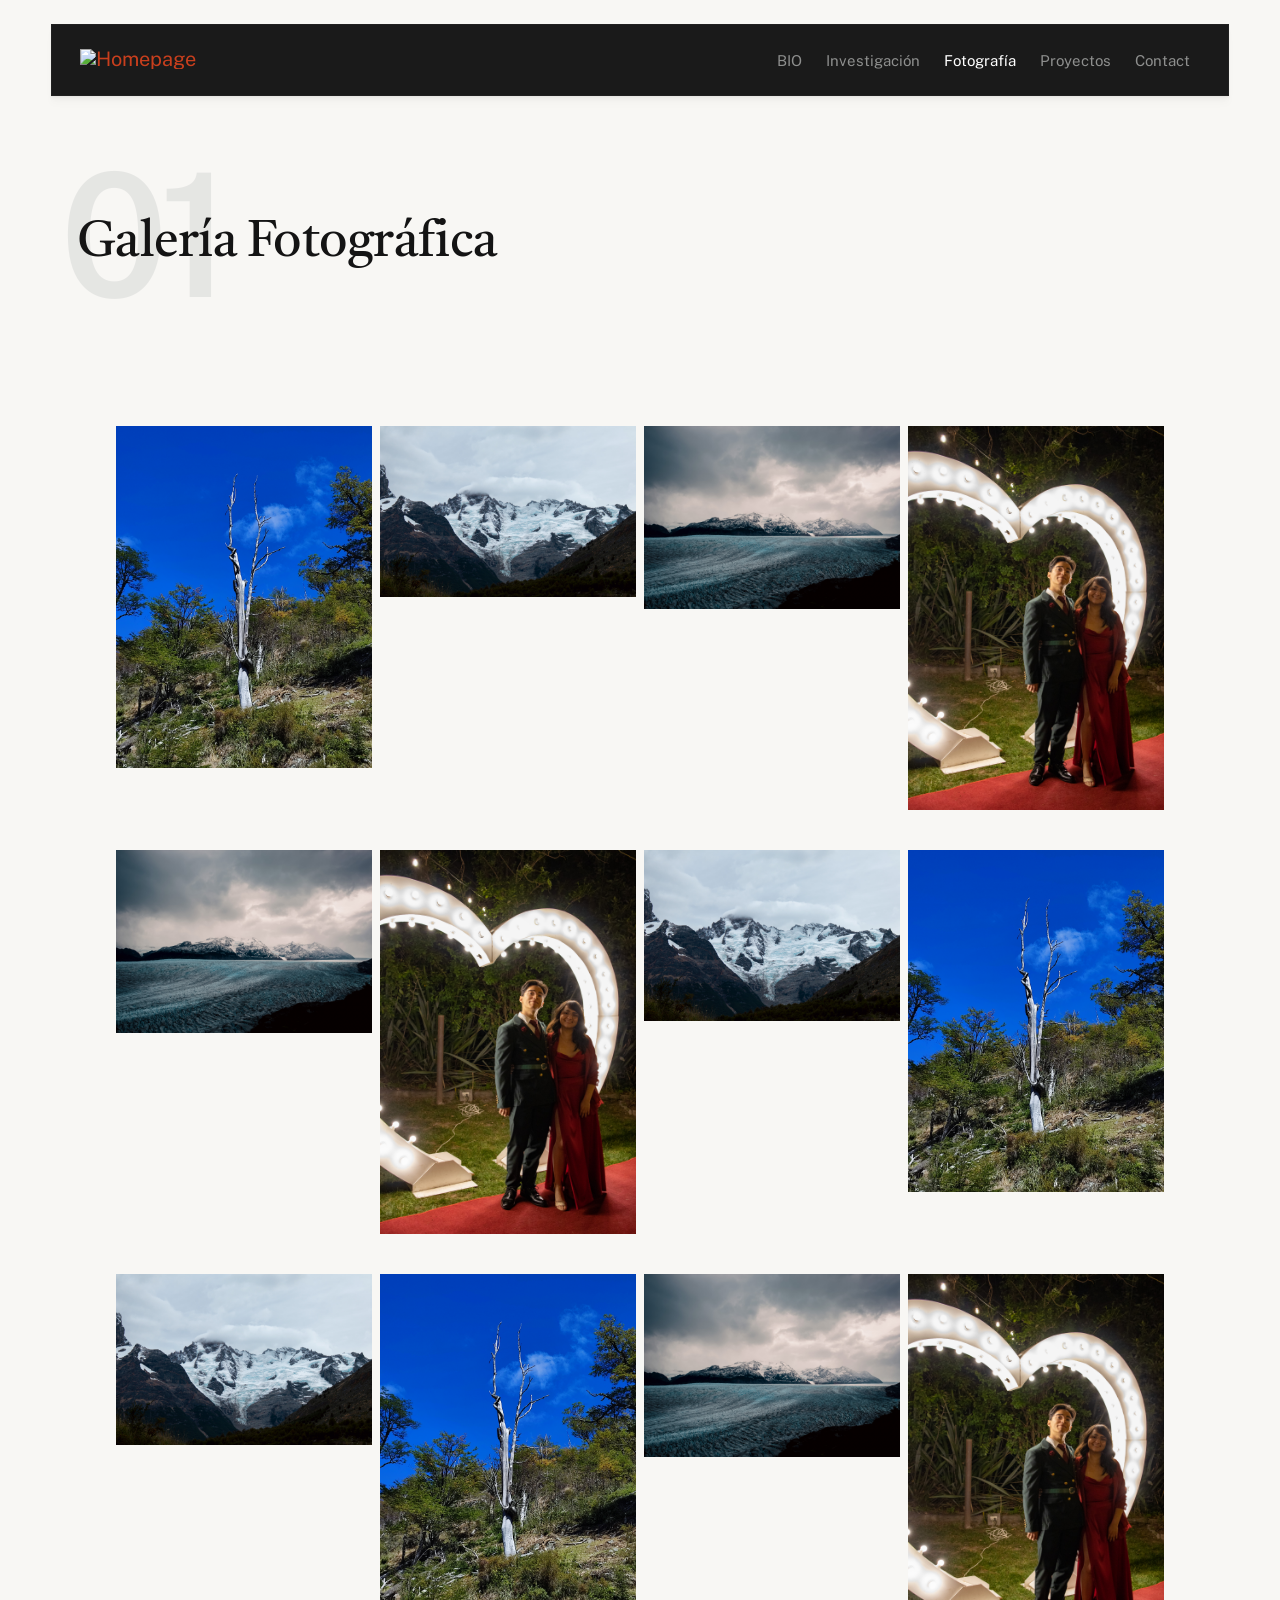
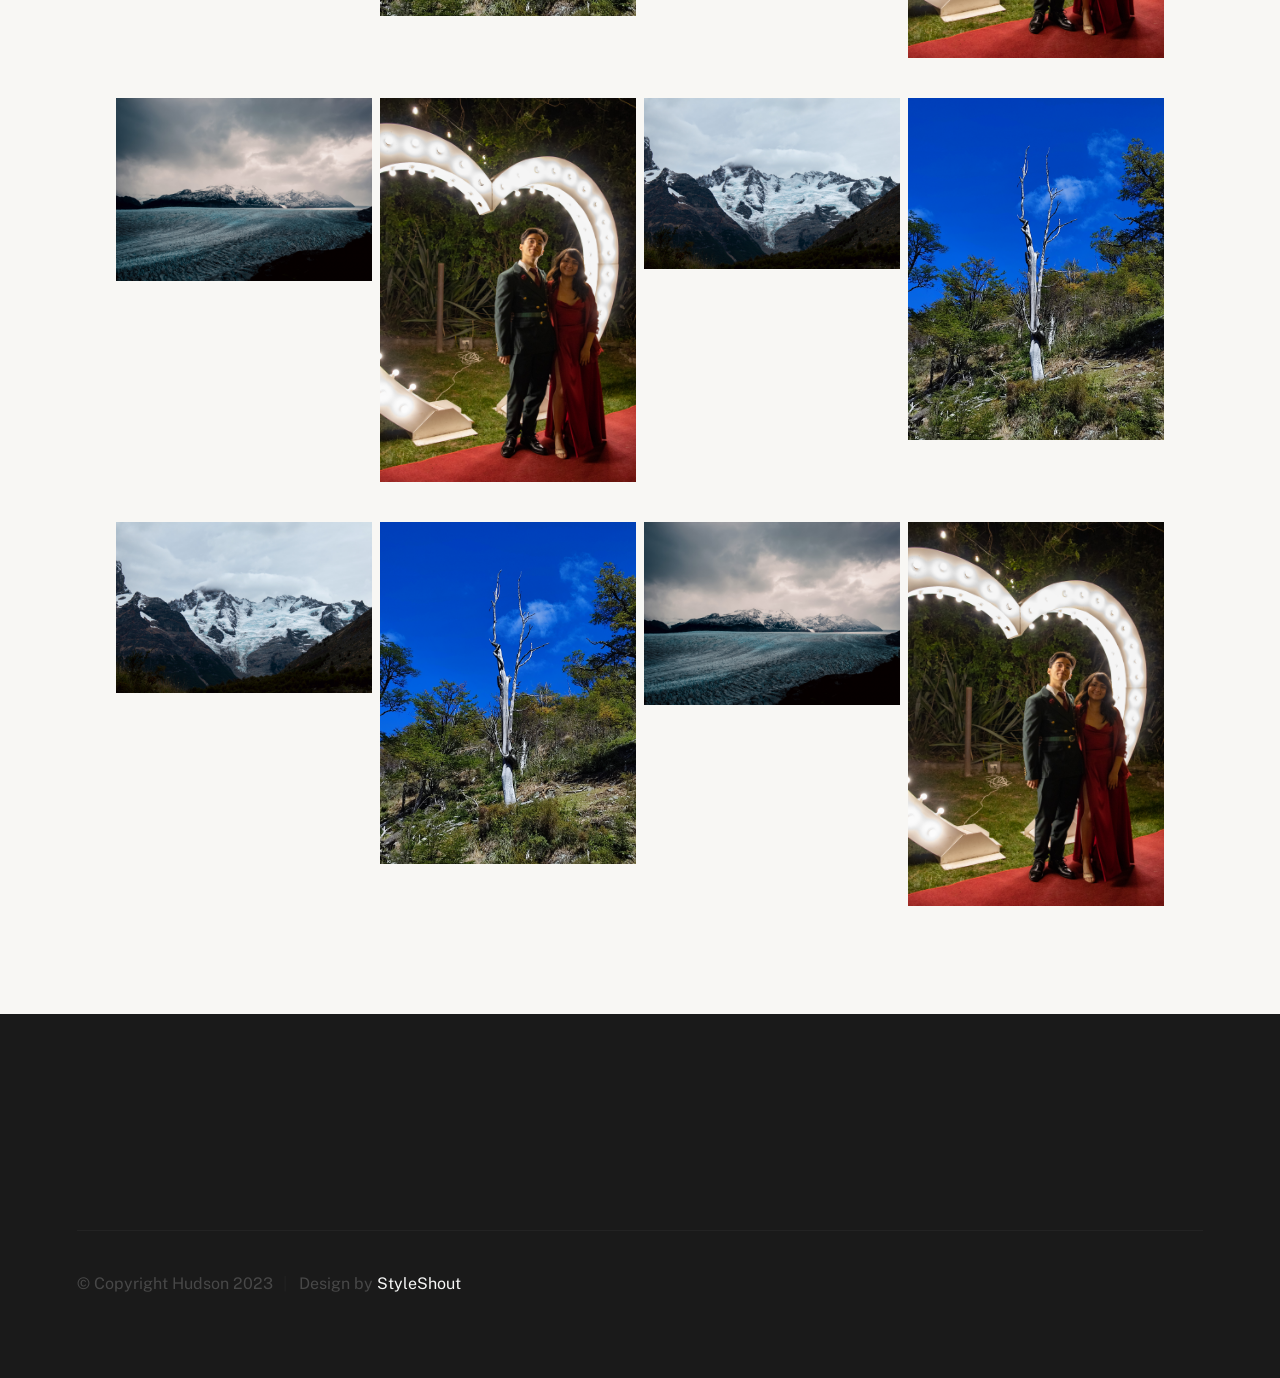
==== photo.html @ 0f812733 "Upload CCidLara personal webpage" ====
<!DOCTYPE html>
<html lang="es" class="no-js">
<head>
    <meta charset="utf-8">
    <meta name="viewport" content="width=device-width, initial-scale=1">
    <title>Galería Fotográfica</title>
    <link rel="stylesheet" href="css/vendor.css">
    <link rel="stylesheet" href="css/styles.css">
    <!-- GLightbox CSS for image zoom -->
    <link rel="stylesheet" href="https://cdn.jsdelivr.net/npm/glightbox/dist/css/glightbox.min.css">
    <style>
        body {
            background: #f8f7f4; /* Soft paper white */
        }
        .photo-masonry {
            margin: 40px auto;
            max-width: 1600px;
            display: flex;
            flex-wrap: wrap;
            justify-content: center;
            background: transparent;
            padding: 0;
        }
        .photo-masonry-item {
            width: 16.6666%;
            margin: 4px;
            background: none;
            border-radius: 0;
            overflow: hidden;
            box-shadow: none;
            transition: transform 0.4s cubic-bezier(.4,0,.2,1);
            display: flex;
        }
        .photo-masonry-item img {
            width: 100%;
            height: auto;
            display: block;
            object-fit: cover;
            transition: transform 0.2s;
            border: none;
            box-shadow: none;
            background: #f8f7f4;
        }
        .photo-masonry-item img:hover {
            transform: scale(1.03);
        }
        @media (max-width: 1400px) {
            .photo-masonry-item { width: 20%; }
        }
        @media (max-width: 1200px) {
            .photo-masonry-item { width: 25%; }
        }
        @media (max-width: 900px) {
            .photo-masonry-item { width: 33.3333%; }
        }
        @media (max-width: 700px) {
            .photo-masonry-item { width: 50%; }
        }
        @media (max-width: 500px) {
            .photo-masonry-item { width: 100%; }
        }
    </style>
</head>
<body id="top">

    <div id="page" class="s-pagewrap" style="background:transparent;">

        <!-- # site header -->
        <header class="s-header">
            <div class="row s-header__inner">
                <div class="s-header__block">
                    <div class="s-header__logo">
                        <a class="logo" href="index.html">
                            <img src="images/logo.svg" alt="Homepage">
                        </a>
                    </div>
                    <a class="s-header__menu-toggle" href="#0"><span>Menu</span></a>
                </div>
                <nav class="s-header__nav">
                    <ul class="s-header__menu-links">
                        <li><a href="index.html#intro">BIO</a></li>
                        <li><a href="index.html#about">Investigación</a></li>
                        <li class="current"><a href="photo.html">Fotografía</a></li>
                        <li><a href="index.html#works">Proyectos</a></li>
                        <li><a href="index.html#footer">Contact</a></li>
                    </ul>
                </nav>
            </div>
        </header>

        <!-- # photo gallery -->
        <section id="photo-gallery" class="s-works target-section">
            <div class="row">
                <div class="column xl-12">
                    <div class="section-header" data-num="01">
                        <h2 class="text-display-title">Galería Fotográfica</h2>
                    </div>
                </div>
            </div>
            <div class="photo-masonry">
                <!-- Dummy images, scrambled order for testing -->
                <div class="photo-masonry-item">
                    <a href="images/folio/vertical2-large.jpg" class="glightbox" data-gallery="gallery1">
                        <img src="images/folio/vertical2.jpg" alt="Foto vertical 2">
                    </a>
                </div>
                <div class="photo-masonry-item">
                    <a href="images/folio/horizontal1-large.jpg" class="glightbox" data-gallery="gallery1">
                        <img src="images/folio/horizontal1.jpg" alt="Foto horizontal 1">
                    </a>
                </div>
                <div class="photo-masonry-item">
                    <a href="images/folio/horizontal2-large.jpg" class="glightbox" data-gallery="gallery1">
                        <img src="images/folio/horizontal2.jpg" alt="Foto horizontal 2">
                    </a>
                </div>
                <div class="photo-masonry-item">
                    <a href="images/folio/vertical1-large.jpg" class="glightbox" data-gallery="gallery1">
                        <img src="images/folio/vertical1.jpg" alt="Foto vertical 1">
                    </a>
                </div>
                <div class="photo-masonry-item">
                    <a href="images/folio/horizontal2-large.jpg" class="glightbox" data-gallery="gallery1">
                        <img src="images/folio/horizontal2.jpg" alt="Foto horizontal 2">
                    </a>
                </div>
                <div class="photo-masonry-item">
                    <a href="images/folio/vertical1-large.jpg" class="glightbox" data-gallery="gallery1">
                        <img src="images/folio/vertical1.jpg" alt="Foto vertical 1">
                    </a>
                </div>
                <div class="photo-masonry-item">
                    <a href="images/folio/horizontal1-large.jpg" class="glightbox" data-gallery="gallery1">
                        <img src="images/folio/horizontal1.jpg" alt="Foto horizontal 1">
                    </a>
                </div>
                <div class="photo-masonry-item">
                    <a href="images/folio/vertical2-large.jpg" class="glightbox" data-gallery="gallery1">
                        <img src="images/folio/vertical2.jpg" alt="Foto vertical 2">
                    </a>
                </div>
                <div class="photo-masonry-item">
                    <a href="images/folio/horizontal1-large.jpg" class="glightbox" data-gallery="gallery1">
                        <img src="images/folio/horizontal1.jpg" alt="Foto horizontal 1">
                    </a>
                </div>
                <div class="photo-masonry-item">
                    <a href="images/folio/vertical2-large.jpg" class="glightbox" data-gallery="gallery1">
                        <img src="images/folio/vertical2.jpg" alt="Foto vertical 2">
                    </a>
                </div>
                <div class="photo-masonry-item">
                    <a href="images/folio/horizontal2-large.jpg" class="glightbox" data-gallery="gallery1">
                        <img src="images/folio/horizontal2.jpg" alt="Foto horizontal 2">
                    </a>
                </div>
                <div class="photo-masonry-item">
                    <a href="images/folio/vertical1-large.jpg" class="glightbox" data-gallery="gallery1">
                        <img src="images/folio/vertical1.jpg" alt="Foto vertical 1">
                    </a>
                </div>
                <div class="photo-masonry-item">
                    <a href="images/folio/horizontal2-large.jpg" class="glightbox" data-gallery="gallery1">
                        <img src="images/folio/horizontal2.jpg" alt="Foto horizontal 2">
                    </a>
                </div>
                <div class="photo-masonry-item">
                    <a href="images/folio/vertical1-large.jpg" class="glightbox" data-gallery="gallery1">
                        <img src="images/folio/vertical1.jpg" alt="Foto vertical 1">
                    </a>
                </div>
                <div class="photo-masonry-item">
                    <a href="images/folio/horizontal1-large.jpg" class="glightbox" data-gallery="gallery1">
                        <img src="images/folio/horizontal1.jpg" alt="Foto horizontal 1">
                    </a>
                </div>
                <div class="photo-masonry-item">
                    <a href="images/folio/vertical2-large.jpg" class="glightbox" data-gallery="gallery1">
                        <img src="images/folio/vertical2.jpg" alt="Foto vertical 2">
                    </a>
                </div>
                <div class="photo-masonry-item">
                    <a href="images/folio/horizontal1-large.jpg" class="glightbox" data-gallery="gallery1">
                        <img src="images/folio/horizontal1.jpg" alt="Foto horizontal 1">
                    </a>
                </div>
                <div class="photo-masonry-item">
                    <a href="images/folio/vertical2-large.jpg" class="glightbox" data-gallery="gallery1">
                        <img src="images/folio/vertical2.jpg" alt="Foto vertical 2">
                    </a>
                </div>
                <div class="photo-masonry-item">
                    <a href="images/folio/horizontal2-large.jpg" class="glightbox" data-gallery="gallery1">
                        <img src="images/folio/horizontal2.jpg" alt="Foto horizontal 2">
                    </a>
                </div>
                <div class="photo-masonry-item">
                    <a href="images/folio/vertical1-large.jpg" class="glightbox" data-gallery="gallery1">
                        <img src="images/folio/vertical1.jpg" alt="Foto vertical 1">
                    </a>
                </div>
            </div>
        </section>

        <footer id="footer" class="s-footer target-section">
            <div class="row s-footer__bottom">
                <div class="column xl-12">
                    <p class="ss-copyright">
                        <span>© Copyright Hudson 2023</span>
                        <span>Design by <a href="https://styleshout.com/">StyleShout</a></span>
                    </p>
                </div>
            </div>
        </footer>

    </div>

    <script src="js/plugins.js"></script>
    <script src="js/main.js"></script>
    <script src="https://unpkg.com/imagesloaded@5/imagesloaded.pkgd.min.js"></script>
    <script src="https://unpkg.com/masonry-layout@4/dist/masonry.pkgd.min.js"></script>
    <!-- GLightbox JS for image zoom -->
    <script src="https://cdn.jsdelivr.net/npm/glightbox/dist/js/glightbox.min.js"></script>
    <script>
        imagesLoaded('.photo-masonry', function() {
            new Masonry('.photo-masonry', {
                itemSelector: '.photo-masonry-item',
                percentPosition: true,
                gutter: 8, // Small gap between images
                transitionDuration: '0.4s'
            });
        });
        const lightbox = GLightbox({ selector: '.glightbox' });
    </script>
</body>
</html>
---- css/styles.css ----
@charset "UTF-8";

/* =================================================================== 
 * Hudson Main Stylesheet
 * Template Ver. 1.0.0
 * 04-03-2023
 * ------------------------------------------------------------------
 *
 * TOC:
 * # SETTINGS
 *      ## fonts 
 *      ## colors
 *      ## spacing and typescale
 *      ## grid variables
 * # CSS RESET
 * # GRID
 * # BASE SETUP
 * # UTILITY CLASSES
 * # TYPOGRAPHY 
 *      ## base type styles
 *      ## additional typography & helper classes
 *      ## lists
 *      ## media 
 *      ## spacing
 * # PRELOADER
 *      ## page loaded
 * # FORM 
 *      ## style placeholder text
 * # BUTTONS
 * # TABLE
 * # COMPONENTS
 *      ## pagination
 *      ## alert box 
 *      ## skillbars
 *      ## stats tabs
 * # PROJECT-WIDE SHARED STYLES
 *      ## section header
 *      ## social list
 *      ## swiper overrides
 *      ## glightbox overrides
 * # GRID-BASED LAYOUTS
 *      ## grid block
 *      ## list grid
 * # PAGE WRAP
 * # SITE HEADER
 *      ## logo
 *      ## main navigation
 *      ## mobile menu toggle
 * # INTRO
 *      ## intro content
 *      ## intro btn cv download
 *      ## intro social
 *      ## intro scroll down
 *      ## intro transitions
 * # ABOUT
 *      ## about blocks
 * # WORKS
 *      ## folio entries 
 *      ## testimonials
 * # NUMBERS
 * # FOOTER
 *      ## copyright
 *      ## go top
 *
 * ------------------------------------------------------------------ */


/* ===================================================================
 * # SETTINGS
 *
 *
 * ------------------------------------------------------------------- */

/* ------------------------------------------------------------------- 
 * ## fonts 
 * ------------------------------------------------------------------- */
@import url("https://fonts.googleapis.com/css2?family=Castoro:ital@0;1&family=Public+Sans:ital,wght@0,300;0,400;0,500;0,600;0,700;1,300;1,400;1,500;1,600;1,700&display=swap");

:root {
    --font-1: "Public Sans", Sans-serif;
    --font-2: "Castoro", Serif;

  /* monospace
   */
    --font-mono: Consolas, "Andale Mono", Courier, "Courier New", monospace;
}

/* ------------------------------------------------------------------- 
 * ## colors
 * ------------------------------------------------------------------- */
:root {

  /* color-1(#C73E1D)
   * color-2(#2F352B)
   * color-3(#1A1A1A)
   */
    --color-1: hsla(12, 75%, 45%, 1);
    --color-2: hsla(96, 10%, 19%, 1);
    --color-3: hsla(0, 0%, 10%, 1);

  /* theme color variations
   */
    --color-1-lightest: hsla(12, 75%, 75%, 1);
    --color-1-lighter : hsla(12, 75%, 65%, 1);
    --color-1-light   : hsla(12, 75%, 55%, 1);
    --color-1-dark    : hsla(12, 75%, 35%, 1);
    --color-1-darker  : hsla(12, 75%, 25%, 1);
    --color-1-darkest : hsla(12, 75%, 15%, 1);

    --color-2-lightest: hsla(96, 10%, 49%, 1);
    --color-2-lighter : hsla(96, 10%, 39%, 1);
    --color-2-light   : hsla(96, 10%, 29%, 1);
    --color-2-dark    : hsla(96, 10%, 10%, 1);
    --color-2-darker  : hsla(96, 10%, 1%, 1);

    --color-3-light: hsla(0, 0%, 16%, 1);
    --color-3-dark : hsla(0, 0%, 8%, 1);

  /* feedback colors
   * color-error(#ffd1d2), color-success(#c8e675), 
   * color-info(#d7ecfb), color-notice(#fff099)
   */
    --color-error          : hsla(359, 100%, 91%, 1);
    --color-success        : hsla(76, 69%, 68%, 1);
    --color-info           : hsla(205, 82%, 91%, 1);
    --color-notice         : hsla(51, 100%, 80%, 1);
    --color-error-content  : hsla(359, 50%, 50%, 1);
    --color-success-content: hsla(76, 29%, 28%, 1);
    --color-info-content   : hsla(205, 32%, 31%, 1);
    --color-notice-content : hsla(51, 30%, 30%, 1);

  /* neutrals
   * generated using 
   * Tint & Shade Generator 
   * (https://maketintsandshades.com/)
   */
    --color-black  : #000000;
    --color-gray-19: #181818;
    --color-gray-18: #2f302f;
    --color-gray-17: #474747;
    --color-gray-16: #5e5f5e;
    --color-gray-15: #767776;
    --color-gray-14: #8e8f8e;
    --color-gray-13: #a5a7a5;
    --color-gray-12: #bdbebd;
    --color-gray-11: #d4d6d4;
    --color-gray-10: #eceeec;
    --color-gray-9 : #eef0ee;
    --color-gray-8 : #f0f1f0;
    --color-gray-7 : #f2f3f2;
    --color-gray-6 : #f4f5f4;
    --color-gray-5 : #f6f7f6;
    --color-gray-4 : #f7f8f7;
    --color-gray-3 : #f9faf9;
    --color-gray-2 : #fbfcfb;
    --color-gray-1 : #fbfcfb;
    --color-white  : #ffffff;

  /* text
   */
    --color-text       : var(--color-gray-19);
    --color-text-dark  : var(--color-3-dark);
    --color-text-light : var(--color-gray-15);
    --color-placeholder: var(--color-gray-13);

  /* link
   */
    --color-link       : var(--color-1);
    --color-link-hover : var(--color-2-lighter);
    --color-link-active: var(--color-2-lighter);

  /* buttons
   */
    --color-btn                   : var(--color-gray-10);
    --color-btn-text              : var(--color-text);
    --color-btn-hover             : var(--color-gray-11);
    --color-btn-hover-text        : var(--color-text);
    --color-btn-primary           : var(--color-1);
    --color-btn-primary-text      : var(--color-white);
    --color-btn-primary-hover     : var(--color-1-light);
    --color-btn-primary-hover-text: var(--color-white);
    --color-btn-stroke            : var(--color-text-dark);
    --color-btn-stroke-text       : var(--color-text-dark);
    --color-btn-stroke-hover      : var(--color-text-dark);
    --color-btn-stroke-hover-text : var(--color-white);

  /* preloader
   */
    --color-preloader-bg: var(--color-gray-10);
    --color-loader      : var(--color-3);
    --color-loader-light: var(--color-gray-14);

  /* others
   */
    --color-body-bg: var(--color-gray-1);
    --color-border : rgba(0, 0, 0, .1);
    --border-radius: 5px;
}

/* ------------------------------------------------------------------- 
 * ## spacing and typescale
 * ------------------------------------------------------------------- */
:root {

  /* spacing
   * base font size: 20px 
   * vertical space unit : 32px
   */
    --base-size     : 62.5%;
    --multiplier    : 1;
    --base-font-size: calc(2rem * var(--multiplier));
    --space         : calc(3.2rem * var(--multiplier));

  /* vertical spacing 
   */
    --vspace-0_125: calc(0.125 * var(--space));
    --vspace-0_25 : calc(0.25 * var(--space));
    --vspace-0_375: calc(0.375 * var(--space));
    --vspace-0_5  : calc(0.5 * var(--space));
    --vspace-0_625: calc(0.625 * var(--space));
    --vspace-0_75 : calc(0.75 * var(--space));
    --vspace-0_875: calc(0.875 * var(--space));
    --vspace-1    : calc(var(--space));
    --vspace-1_25 : calc(1.25 * var(--space));
    --vspace-1_5  : calc(1.5 * var(--space));
    --vspace-1_75 : calc(1.75 * var(--space));
    --vspace-2    : calc(2 * var(--space));
    --vspace-2_5  : calc(2.5 * var(--space));
    --vspace-3    : calc(3 * var(--space));
    --vspace-3_5  : calc(3.5 * var(--space));
    --vspace-4    : calc(4 * var(--space));
    --vspace-4_5  : calc(4.5 * var(--space));
    --vspace-5    : calc(5 * var(--space));
    --vspace-5_5  : calc(5.5 * var(--space));
    --vspace-6    : calc(6 * var(--space));
    --vspace-6_5  : calc(6.5 * var(--space));
    --vspace-7    : calc(7 * var(--space));
    --vspace-7_5  : calc(7.5 * var(--space));
    --vspace-8    : calc(8 * var(--space));
    --vspace-8_5  : calc(8.5 * var(--space));
    --vspace-9    : calc(9 * var(--space));
    --vspace-9_5  : calc(9.5 * var(--space));
    --vspace-10   : calc(10 * var(--space));

  /* type scale
   * ratio 1        :2 | base: 20px
   * -------------------------------------------------------
   *
   * --text-huge-3    = (148.60px)
   * --text-huge-2    = (123.83px)
   * --text-huge-1    = (103.20px)
   * --text-display-3 = (86.00px)
   * --text-display-2 = (71.66px)
   * --text-display-1 = (59.72px)
   * --text-xxxl      = (49.77px)
   * --text-xxl       = (41.47px)
   * --text-xl        = (34.56px)
   * --text-lg        = (28.80px)
   * --text-md        = (24.00px)
   * --text-size      = (20.00px) BASE
   * --text-sm        = (16.67px)
   * --text-xs        = (13.89px)
   *
   * ---------------------------------------------------------
   */
    --text-scale-ratio: 1.2;
    --text-size       : var(--base-font-size);
    --text-xs         : calc((var(--text-size) / var(--text-scale-ratio)) / var(--text-scale-ratio));
    --text-sm         : calc(var(--text-xs) * var(--text-scale-ratio));
    --text-md         : calc(var(--text-sm) * var(--text-scale-ratio) * var(--text-scale-ratio));
    --text-lg         : calc(var(--text-md) * var(--text-scale-ratio));
    --text-xl         : calc(var(--text-lg) * var(--text-scale-ratio));
    --text-xxl        : calc(var(--text-xl) * var(--text-scale-ratio));
    --text-xxxl       : calc(var(--text-xxl) * var(--text-scale-ratio));
    --text-display-1  : calc(var(--text-xxxl) * var(--text-scale-ratio));
    --text-display-2  : calc(var(--text-display-1) * var(--text-scale-ratio));
    --text-display-3  : calc(var(--text-display-2) * var(--text-scale-ratio));
    --text-huge-1     : calc(var(--text-display-3) * var(--text-scale-ratio));
    --text-huge-2     : calc(var(--text-huge-1) * var(--text-scale-ratio));
    --text-huge-3     : calc(var(--text-huge-2) * var(--text-scale-ratio));

  /* default button height
   */
    --vspace-btn: var(--vspace-1_75);
}

/* on mobile devices below 600px, change the value of '--multiplier' 
 * to adjust the values of base font size and vertical space unit.
 */
@media screen and (max-width: 600px) {
    :root {
        --multiplier: .9375;
    }
}

/* ------------------------------------------------------------------- 
 * ## grid variables
 * ------------------------------------------------------------------- */
:root {

  /* widths for rows and containers
   */
    --width-sixteen-cols: 1760px;
    --width-default     : 1280px;
    --width-wide        : 1600px;
    --width-wider       : 1800px;
    --width-narrow      : 1200px;
    --width-narrower    : 1000px;
    --width-narrowest   : 800px;
    --width-full        : 100%;
    --width-grid-max    : var(--width-default);

  /* gutter
   */
    --gutter: 2.6rem;
}

/* on large screen devices
 */
@media screen and (max-width: 1000px) {
    :root {
        --gutter: 2.2rem;
    }
}

/* on small devices
 */
@media screen and (max-width: 600px) {
    :root {
        --gutter: 1rem;
    }
}


/* ====================================================================
 * # CSS RESET
 *
 *
 * --------------------------------------------------------------------
 * http://meyerweb.com/eric/tools/css/reset/ 
 * v2.0 | 20110126
 * License: none (public domain)
 * -------------------------------------------------------------------- */
html,
body,
div,
span,
applet,
object,
iframe,
h1,
h2,
h3,
h4,
h5,
h6,
p,
blockquote,
pre,
a,
abbr,
acronym,
address,
big,
cite,
code,
del,
dfn,
em,
img,
ins,
kbd,
q,
s,
samp,
small,
strike,
strong,
sub,
sup,
tt,
var,
b,
u,
i,
center,
dl,
dt,
dd,
ol,
ul,
li,
fieldset,
form,
label,
legend,
table,
caption,
tbody,
tfoot,
thead,
tr,
th,
td,
article,
aside,
canvas,
details,
embed,
figure,
figcaption,
footer,
header,
hgroup,
menu,
nav,
output,
ruby,
section,
summary,
time,
mark,
audio,
video {
    margin        : 0;
    padding       : 0;
    border        : 0;
    font-size     : 100%;
    font          : inherit;
    vertical-align: baseline;
}

/* HTML5 display-role reset for older browsers */
article,
aside,
details,
figcaption,
figure,
footer,
header,
hgroup,
menu,
nav,
section {
    display: block;
}

body {
    line-height: 1;
}

ol,
ul {
    list-style: none;
}

blockquote,
q {
    quotes: none;
}

blockquote:before,
blockquote:after,
q:before,
q:after {
    content: "";
    content: none;
}

table {
    border-collapse: collapse;
    border-spacing : 0;
}


/* ===================================================================
 * # GRID v5.0.0
 *
 *
 * -------------------------------------------------------------------
 * - Grid system based on the flex display property.
 *
 * - Grid breakpoints are based on MAXIMUM WIDTH media queries, 
 *   meaning they apply to that one breakpoint and ALL THOSE BELOW IT.
 *
 * - Grid columns without a specified width will automatically layout 
 *   as equal width columns.
 *
 * - On viewports 400px and below, all grid columns will stacked 
 *   vertically
 *
 * ------------------------------------------------------------------- */

/* row 
 */
.row {
    display  : flex;
    flex-flow: row wrap;
    width    : min(92%, var(--width-grid-max));
    margin   : 0 auto;
}

.row .row {
    width       : auto;
    margin-left : calc(var(--gutter) * -1);
    margin-right: calc(var(--gutter) * -1);
}

/* column
 */
.column {
    flex   : 1;
    padding: 0 var(--gutter);
}

.collapse>.column,
.column.collapse {
    padding: 0;
}

/* row utility classes
 */
.row.row-wrap {
    flex-wrap: wrap;
}

.row.row-nowrap {
    flex-wrap: nowrap;
}

.row.row-y-top {
    align-items: flex-start;
}

.row.row-y-bottom {
    align-items: flex-end;
}

.row.row-y-center {
    align-items: center;
}

.row.row-stretch {
    align-items: stretch;
}

.row.row-baseline {
    align-items: baseline;
}

.row.row-x-left {
    justify-content: flex-start;
}

.row.row-x-right {
    justify-content: flex-end;
}

.row.row-x-center {
    justify-content: center;
}

.row.row-center {
    align-items    : center;
    justify-content: center;
}

/* ------------------------- -------------------------------------------
 * ## extra large devices (1201px and above)
 * -------------------------------------------------------------------- */
.xl-1 {
    flex : none;
    width: 8.3333333333%;
}

.xl-2 {
    flex : none;
    width: 16.6666666667%;
}

.xl-3 {
    flex : none;
    width: 25%;
}

.xl-4 {
    flex : none;
    width: 33.3333333333%;
}

.xl-5 {
    flex : none;
    width: 41.6666666667%;
}

.xl-6 {
    flex : none;
    width: 50%;
}

.xl-7 {
    flex : none;
    width: 58.3333333333%;
}

.xl-8 {
    flex : none;
    width: 66.6666666667%;
}

.xl-9 {
    flex : none;
    width: 75%;
}

.xl-10 {
    flex : none;
    width: 83.3333333333%;
}

.xl-11 {
    flex : none;
    width: 91.6666666667%;
}

.xl-12 {
    flex : none;
    width: 100%;
}

/* --------------------------------------------------------------------
 * ## large devices (1001px to 1200px)
 * -------------------------------------------------------------------- */
@media screen and (max-width: 1200px) {
    .lg-1 {
        flex : none;
        width: 8.3333333333%;
    }

    .lg-2 {
        flex : none;
        width: 16.6666666667%;
    }

    .lg-3 {
        flex : none;
        width: 25%;
    }

    .lg-4 {
        flex : none;
        width: 33.3333333333%;
    }

    .lg-5 {
        flex : none;
        width: 41.6666666667%;
    }

    .lg-6 {
        flex : none;
        width: 50%;
    }

    .lg-7 {
        flex : none;
        width: 58.3333333333%;
    }

    .lg-8 {
        flex : none;
        width: 66.6666666667%;
    }

    .lg-9 {
        flex : none;
        width: 75%;
    }

    .lg-10 {
        flex : none;
        width: 83.3333333333%;
    }

    .lg-11 {
        flex : none;
        width: 91.6666666667%;
    }

    .lg-12 {
        flex : none;
        width: 100%;
    }
}

/* --------------------------------------------------------------------
 * ## medium devices (801px to 1000px)
 * -------------------------------------------------------------------- */
@media screen and (max-width: 1000px) {
    .md-1 {
        flex : none;
        width: 8.3333333333%;
    }

    .md-2 {
        flex : none;
        width: 16.6666666667%;
    }

    .md-3 {
        flex : none;
        width: 25%;
    }

    .md-4 {
        flex : none;
        width: 33.3333333333%;
    }

    .md-5 {
        flex : none;
        width: 41.6666666667%;
    }

    .md-6 {
        flex : none;
        width: 50%;
    }

    .md-7 {
        flex : none;
        width: 58.3333333333%;
    }

    .md-8 {
        flex : none;
        width: 66.6666666667%;
    }

    .md-9 {
        flex : none;
        width: 75%;
    }

    .md-10 {
        flex : none;
        width: 83.3333333333%;
    }

    .md-11 {
        flex : none;
        width: 91.6666666667%;
    }

    .md-12 {
        flex : none;
        width: 100%;
    }
}

/* --------------------------------------------------------------------
 * ## tablet devices (601px to 800px)  
 * -------------------------------------------------------------------- */
@media screen and (max-width: 800px) {
    .tab-1 {
        flex : none;
        width: 8.3333333333%;
    }

    .tab-2 {
        flex : none;
        width: 16.6666666667%;
    }

    .tab-3 {
        flex : none;
        width: 25%;
    }

    .tab-4 {
        flex : none;
        width: 33.3333333333%;
    }

    .tab-5 {
        flex : none;
        width: 41.6666666667%;
    }

    .tab-6 {
        flex : none;
        width: 50%;
    }

    .tab-7 {
        flex : none;
        width: 58.3333333333%;
    }

    .tab-8 {
        flex : none;
        width: 66.6666666667%;
    }

    .tab-9 {
        flex : none;
        width: 75%;
    }

    .tab-10 {
        flex : none;
        width: 83.3333333333%;
    }

    .tab-11 {
        flex : none;
        width: 91.6666666667%;
    }

    .tab-12 {
        flex : none;
        width: 100%;
    }
}

/* --------------------------------------------------------------------
 * ## mobile devices (401px to 600px)  
 * -------------------------------------------------------------------- */
@media screen and (max-width: 600px) {
    .row {
        width        : 100%;
        padding-left : 6vw;
        padding-right: 6vw;
    }

    .row .row {
        padding-left : 0;
        padding-right: 0;
    }

    .mob-1 {
        flex : none;
        width: 8.3333333333%;
    }

    .mob-2 {
        flex : none;
        width: 16.6666666667%;
    }

    .mob-3 {
        flex : none;
        width: 25%;
    }

    .mob-4 {
        flex : none;
        width: 33.3333333333%;
    }

    .mob-5 {
        flex : none;
        width: 41.6666666667%;
    }

    .mob-6 {
        flex : none;
        width: 50%;
    }

    .mob-7 {
        flex : none;
        width: 58.3333333333%;
    }

    .mob-8 {
        flex : none;
        width: 66.6666666667%;
    }

    .mob-9 {
        flex : none;
        width: 75%;
    }

    .mob-10 {
        flex : none;
        width: 83.3333333333%;
    }

    .mob-11 {
        flex : none;
        width: 91.6666666667%;
    }

    .mob-12 {
        flex : none;
        width: 100%;
    }
}

/* --------------------------------------------------------------------
 * ## small mobile devices (up to 400px)
 * -------------------------------------------------------------------- */

 /* stack columns vertically
 */
@media screen and (max-width: 400px) {
    .row .row {
        margin-left : 0;
        margin-right: 0;
    }

    .column {
        flex        : none;
        width       : 100%;
        margin-left : 0;
        margin-right: 0;
        padding     : 0;
    }
}

/* --------------------------------------------------------------------
 * ## additional column stackpoints 
 * -------------------------------------------------------------------- */
@media screen and (max-width: 900px) {
    .stack-on-900 {
        flex        : none;
        width       : 100%;
        margin-left : 0;
        margin-right: 0;
    }
}

@media screen and (max-width: 700px) {
    .stack-on-700 {
        flex        : none;
        width       : 100%;
        margin-left : 0;
        margin-right: 0;
    }
}

@media screen and (max-width: 550px) {
    .stack-on-550 {
        flex        : none;
        width       : 100%;
        margin-left : 0;
        margin-right: 0;
    }
}


/* ===================================================================
 * # BASE SETUP
 *
 *
 * ------------------------------------------------------------------- */
html {
    font-size : var(--base-size);
    box-sizing: border-box;
}

*,
*::before,
*::after {
    box-sizing: inherit;
}

body {
    background-color          : var(--color-body-bg);
    -webkit-overflow-scrolling: touch;
    -webkit-text-size-adjust  : 100%;
    -webkit-font-smoothing    : antialiased;
    -moz-osx-font-smoothing   : grayscale;
}

p {
    font-size     : inherit;
    text-rendering: optimizeLegibility;
}

a {
    text-decoration: none;
}

svg,
img,
video {
    max-width: 100%;
    height   : auto;
}

pre {
    overflow: auto;
}

/* Remove margins and paddings for common elements 
 */
div,
dl,
dt,
dd,
ul,
ol,
li,
h1,
h2,
h3,
h4,
h5,
h6,
pre,
form,
p,
blockquote,
th,
td {
    margin : 0;
    padding: 0;
}

/* Remove default styles for input elements 
 */
input[type=email],
input[type=number],
input[type=search],
input[type=text],
input[type=tel],
input[type=url],
input[type=password],
textarea {
    -webkit-appearance: none;
    -moz-appearance   : none;
    appearance        : none;
}


/* ===================================================================
 * # UTILITY CLASSES
 *
 *
 * ------------------------------------------------------------------- */

/* flex item alignment classes
 */
.u-flexitem-center {
    margin    : auto;
    align-self: center;
}

.u-flexitem-left {
    margin-right: auto;
    align-self  : center;
}

.u-flexitem-right {
    margin-left: auto;
    align-self : center;
}

.u-flexitem-x-center {
    margin-right: auto;
    margin-left : auto;
}

.u-flexitem-x-left {
    margin-right: auto;
}

.u-flexitem-x-right {
    margin-left: auto;
}

.u-flexitem-y-center {
    align-self: center;
}

.u-flexitem-y-top {
    align-self: flex-start;
}

.u-flexitem-y-bottom {
    align-self: flex-end;
}

/* misc helper classes
 */
.u-screen-reader-text {
    clip             : rect(1px, 1px, 1px, 1px);
    -webkit-clip-path: inset(50%);
    clip-path        : inset(50%);
    height           : 1px;
    width            : 1px;
    margin           : -1px;
    overflow         : hidden;
    padding          : 0;
    border           : 0;
    position         : absolute;
    word-wrap        : normal !important;
}

.u-clearfix:after {
    content: "";
    display: table;
    clear  : both;
}

.u-flex-center {
    align-items    : center;
    justify-content: center;
}

.u-hidden {
    display: none;
}

.u-invisible {
    visibility: hidden;
}

.u-antialiased {
    -webkit-font-smoothing : antialiased;
    -moz-osx-font-smoothing: grayscale;
}

.u-overflow-hidden {
    overflow: hidden;
}

.u-remove-top {
    margin-top: 0;
}

.u-remove-bottom {
    margin-bottom: 0;
}

.u-add-half-bottom {
    margin-bottom: var(--vspace-0_5);
}

.u-add-bottom {
    margin-bottom: var(--vspace-1);
}

.u-no-border {
    border: none;
}

.u-fullwidth {
    width: 100%;
}

.u-pull-left {
    float: left;
}

.u-pull-right {
    float: right;
}


/* ===================================================================
 * # TYPOGRAPHY 
 *
 *
 * ------------------------------------------------------------------- 
 * type scale - ratio 1:2 | base: 20px
 * -------------------------------------------------------------------
 *
 * --text-huge-3    = (148.60px)
 * --text-huge-2    = (123.83px)
 * --text-huge-1    = (103.20px)
 * --text-display-3 = (86.00px)
 * --text-display-2 = (71.66px)
 * --text-display-1 = (59.72px)
 * --text-xxxl      = (49.77px)
 * --text-xxl       = (41.47px)
 * --text-xl        = (34.56px)
 * --text-lg        = (28.80px)
 * --text-md        = (24.00px)
 * --text-size      = (20.00px) BASE
 * --text-sm        = (16.67px)
 * --text-xs        = (13.89px)
 *
 * -------------------------------------------------------------------- */

/* --------------------------------------------------------------------
 * ## base type styles
 * -------------------------------------------------------------------- */
body {
    font-family: var(--font-1);
    font-size  : var(--base-font-size);
    font-weight: 400;
    line-height: var(--vspace-1);
    color      : var(--color-text);
}

/* links
 */
a {
    color     : var(--color-link);
    transition: all 0.3s ease-in-out;
}

a:focus,
a:hover,
a:active {
    color: var(--color-link-hover);
}

a:hover,
a:active {
    outline: 0;
}

/* headings
 */
h1,
h2,
h3,
h4,
h5,
h6,
.h1,
.h2,
.h3,
.h4,
.h5,
.h6 {
    font-family           : var(--font-2);
    font-weight           : 400;
    color                 : var(--color-text-dark);
    font-variant-ligatures: common-ligatures;
    text-rendering        : optimizeLegibility;
}

h1,
.h1 {
    margin-top   : var(--vspace-2_5);
    margin-bottom: var(--vspace-0_75);
}

h2,
.h2,
h3,
.h3,
h4,
.h4 {
    margin-top   : var(--vspace-2);
    margin-bottom: var(--vspace-0_75);
}

h5,
.h5,
h6,
.h6 {
    margin-top   : var(--vspace-1_75);
    margin-bottom: var(--vspace-0_5);
}

h1,
.h1 {
    font-size     : var(--text-display-2);
    line-height   : calc(2.25 * var(--space));
    letter-spacing: -0.02em;
}

@media screen and (max-width: 500px) {

    h1,
    .h1 {
        font-size  : var(--text-xxxl);
        line-height: calc(1.625 * var(--space));
    }
}

h2,
.h2 {
    font-size     : var(--text-xxl);
    line-height   : calc(1.375 * var(--space));
    letter-spacing: -0.02em;
}

h3,
.h3 {
    font-size  : var(--text-xl);
    line-height: calc(1.125 * var(--space));
}

h4,
.h4 {
    font-size  : var(--text-lg);
    line-height: var(--vspace-1);
}

h5,
.h5 {
    font-size  : var(--text-md);
    line-height: var(--vspace-0_875);
}

h6,
.h6 {
    font-family   : var(--font-1);
    font-weight   : 600;
    font-size     : var(--text-sm);
    line-height   : var(--vspace-0_75);
    text-transform: uppercase;
    letter-spacing: 0.25rem;
}

/* emphasis, italic,
 * strong, bold and small text
 */
em,
i,
strong,
b {
    font-size  : inherit;
    line-height: inherit;
}

em,
i {
    font-style: italic;
}

strong,
b {
    font-weight: 600;
    color      : var(--color-text-dark);
}

small {
    font-size  : 80%;
    font-weight: 400;
    line-height: var(--vspace-0_5);
}

/* blockquotes
 */
blockquote {
    margin     : 0 0 var(--vspace-1) 0;
    padding    : var(--vspace-1) var(--vspace-1_5);
    border-left: 2px solid var(--color-text-dark);
    position   : relative;
}

blockquote p {
    font-family: var(--font-1);
    font-weight: 400;
    font-size  : var(--text-lg);
    font-style : normal;
    line-height: var(--vspace-1_25);
    color      : var(--color-text-dark);
    padding    : 0;
}

blockquote cite {
    display    : block;
    font-family: var(--font-1);
    font-weight: 400;
    font-size  : var(--text-sm);
    line-height: var(--vspace-0_75);
    font-style : normal;
}

blockquote cite:before {
    content: "— ";
}

blockquote cite,
blockquote cite a,
blockquote cite a:visited {
    color : var(--color-text-light);
    border: none;
}

@media screen and (max-width: 500px) {
    blockquote {
        padding: var(--vspace-0_75) var(--vspace-0_75);
    }

    blockquote p {
        font-size  : var(--text-md);
        line-height: var(--vspace-1);
    }
}

/* figures
 */
figure img,
p img {
    margin        : 0;
    vertical-align: bottom;
}

figure {
    display     : block;
    margin-left : 0;
    margin-right: 0;
}

figure img+figcaption {
    margin-top: var(--vspace-1);
}

figcaption {
    /* font-style: italic; */
    font-size    : var(--text-sm);
    text-align   : center;
    margin-bottom: 0;
}

/* preformatted, code
 */
var,
kbd,
samp,
code,
pre {
    font-family: var(--font-mono);
}

pre {
    padding   : var(--vspace-0_75) var(--vspace-1) var(--vspace-1);
    background: var(--color-gray-5);
    overflow-x: auto;
}

code {
    font-size    : var(--text-sm);
    line-height  : 1.6rem;
    margin       : 0 0.2rem;
    padding      : calc((var(--vspace-1) - 1.6rem) / 2 - 0.1rem) 0.7rem;
    white-space  : nowrap;
    background   : var(--color-gray-5);
    border       : 1px solid var(--color-gray-10);
    color        : var(--color-text);
    border-radius: 3px;
}

pre>code {
    display    : block;
    white-space: pre;
    line-height: var(--vspace-1);
    padding    : 0;
    margin     : 0;
    border     : none;
}

/* deleted text, abbreviation,
 * & mark text
 */
del {
    text-decoration: line-through;
}

abbr {
    font-family   : var(--font-1);
    font-weight   : 600;
    font-variant  : small-caps;
    text-transform: lowercase;
    letter-spacing: 0.1em;
    color         : var(--color-text-dark);
}

abbr[title],
dfn[title] {
    border-bottom  : 1px dotted;
    cursor         : help;
    text-decoration: none;
}

mark {
    background: var(--color-1-lightest);
    color     : var(--color-text);
}

/* horizontal rule
 */
hr {
    border      : solid var(--color-border);
    border-width: 0.1rem 0 0;
    clear       : both;
    margin      : var(--vspace-2) 0 calc(var(--vspace-2) - 1px);
    height      : 0;
}

hr.fancy {
    border    : none;
    margin    : var(--vspace-2) 0;
    height    : var(--vspace-1);
    text-align: center;
}

hr.fancy::before {
    content       : "*****";
    letter-spacing: 0.3em;
}

/* --------------------------------------------------------------------
 * ## additional typography & helper classes
 * -------------------------------------------------------------------- */
.lead,
.attention-getter {
    font-family: var(--font-1);
    font-size  : var(--text-md);
    line-height: var(--vspace-1_25);
}

@media screen and (max-width: 800px) {

    .lead,
    .attention-getter {
        font-size  : calc(var(--text-size) * 1.1);
        line-height: calc(1.125 * var(--space));
    }
}

@media screen and (max-width: 400px) {

    .lead,
    .attention-getter {
        font-size  : var(--text-size);
        line-height: var(--vspace-1);
    }
}

.pull-quote {
    position  : relative;
    padding   : 0;
    margin-top: 0;
    text-align: center;
}

.pull-quote blockquote {
    border     : none;
    margin     : 0 auto;
    max-width  : 62rem;
    padding-top: var(--vspace-2_5);
    position   : relative;
}

.pull-quote blockquote p {
    font-weight: 400;
    color      : var(--color-text-dark);
}

.pull-quote blockquote:before {
    content          : "";
    display          : block;
    height           : var(--vspace-1);
    width            : var(--vspace-1);
    background-repeat: no-repeat;
    background       : center center;
    background-size  : contain;
    background-image : url(../images/icons/icon-quote.svg);
    transform        : translate(-50%, 0, 0);
    position         : absolute;
    top              : var(--vspace-1);
    left             : 50%;
}

.drop-cap:first-letter {
    float         : left;
    font-family   : var(--font-1);
    font-weight   : 700;
    font-size     : calc(3 * var(--space));
    line-height   : 1;
    padding       : 0 0.125em 0 0;
    text-transform: uppercase;
    background    : transparent;
    color         : var(--color-text-dark);
}

.text-center {
    text-align: center;
}

.text-left {
    text-align: left;
}

.text-right {
    text-align: right;
}

/* --------------------------------------------------------------------
 * ## lists
 * -------------------------------------------------------------------- */
ol {
    list-style: decimal;
}

ul {
    list-style: disc;
}

li {
    display: list-item;
}

ol,
ul {
    margin-left: 1.6rem;
}

ul li {
    padding-left: 0.4rem;
}

ul ul,
ul ol,
ol ol,
ol ul {
    margin: 1.6rem 0 1.6rem 1.6rem;
}

ul.disc li {
    display   : list-item;
    list-style: none;
    padding   : 0 0 0 0.8rem;
    position  : relative;
}

ul.disc li::before {
    content       : "";
    display       : inline-block;
    width         : 6px;
    height        : 6px;
    border-radius : 50%;
    background    : var(--color-1);
    position      : absolute;
    left          : -0.8em;
    top           : calc(50% - 4px);
    vertical-align: middle;
}

dt {
    margin: 0;
    color : var(--color-1);
}

dt strong {
    color: var(--color-1);
}

dd {
    margin: 0 0 0 2rem;
}

/* definition list line style 
 */
.lining dt,
.lining dd {
    display: inline;
    margin : 0;
}

.lining dt+dt:before,
.lining dd+dt:before {
    content    : "\a";
    white-space: pre;
}

.lining dd+dd:before {
    content: ", ";
}

.lining dd+dd:before {
    content: ", ";
}

.lining dd:before {
    content    : ": ";
    margin-left: -0.2em;
}

/* definition list dictionary style 
 */
.dictionary-style dt {
    display      : inline;
    counter-reset: definitions;
}

.dictionary-style dt+dt:before {
    content    : ", ";
    margin-left: -0.2em;
}

.dictionary-style dd {
    display          : block;
    counter-increment: definitions;
}

.dictionary-style dd:before {
    content: counter(definitions, decimal) ". ";
}

/* ------------------------------------------------------------------- 
 * ## media 
 * ------------------------------------------------------------------- */

/* floated image
 */
img.u-pull-right {
    margin: var(--vspace-0_5) 0 var(--vspace-0_5) var(--vspace-0_875);
}

img.u-pull-left {
    margin: var(--vspace-0_5) var(--vspace-0_875) var(--vspace-0_5) 0;
}

/* responsive video container
 */
.video-container {
    --aspect-ratio: 16/9;
    position      : relative;
    height        : 0;
    overflow      : hidden;
    padding-bottom: calc(100% / (var(--aspect-ratio)));
}

.video-container iframe,
.video-container object,
.video-container embed,
.video-container video {
    position: absolute;
    top     : 0;
    left    : 0;
    width   : 100%;
    height  : 100%;
}

/* --------------------------------------------------------------------
 * ## spacing
 * -------------------------------------------------------------------- */
fieldset,
button,
.btn {
    margin-bottom: var(--vspace-0_5);
}

input,
textarea,
select,
pre,
blockquote,
figure,
figcaption,
table,
p,
ul,
ol,
dl,
form,
img,
.video-container,
.ss-custom-select {
    margin-bottom: var(--vspace-1);
}


/* ===================================================================
 * # PRELOADER
 * 
 * 
 * -------------------------------------------------------------------
 * - markup:
 *
 * <div id="preloader">
 *     <div id="loader" class="dots-fade">
 *         <div></div>
 *         <div></div>
 *         <div></div>
 *     </div>
 * </div>
 *
 * - loader class:
 * <dots-fade | dots-jump | dots-pulse>
 *
 * ------------------------------------------------------------------- */
#preloader {
    position       : fixed;
    display        : flex;
    flex-flow      : row wrap;
    justify-content: center;
    align-items    : center;
    background     : var(--color-preloader-bg);
    z-index        : 500;
    height         : 100vh;
    width          : 100%;
    opacity        : 1;
    overflow       : hidden;
}

.no-js #preloader {
    display: none;
}

#loader {
    position: relative;
    width   : 4px;
    height  : 4px;
    padding : 0;
    display : inline-block;
}

#loader>div {
    content      : "";
    background   : var(--color-loader);
    width        : 4px;
    height       : 4px;
    position     : absolute;
    top          : 0;
    left         : 0;
    border-radius: 50%;
}

#loader>div:nth-of-type(1) {
    left: 15px;
}

#loader>div:nth-of-type(3) {
    left: -15px;
}

/* dots jump */
.dots-jump>div {
    animation      : dots-jump 1.2s infinite ease;
    animation-delay: 0.2s;
}

.dots-jump>div:nth-of-type(1) {
    animation-delay: 0.4s;
}

.dots-jump>div:nth-of-type(3) {
    animation-delay: 0s;
}

@keyframes dots-jump {
    0% {
        top: 0;
    }

    40% {
        top: -6px;
    }

    80% {
        top: 0;
    }
}

/* dots fade */
.dots-fade>div {
    animation      : dots-fade 1.6s infinite ease;
    animation-delay: 0.4s;
}

.dots-fade>div:nth-of-type(1) {
    animation-delay: 0.8s;
}

.dots-fade>div:nth-of-type(3) {
    animation-delay: 0s;
}

@keyframes dots-fade {
    0% {
        opacity: 1;
    }

    40% {
        opacity: 0.2;
    }

    80% {
        opacity: 1;
    }
}

/* dots pulse */
.dots-pulse>div {
    animation      : dots-pulse 1.2s infinite ease;
    animation-delay: 0.2s;
}

.dots-pulse>div:nth-of-type(1) {
    animation-delay: 0.4s;
}

.dots-pulse>div:nth-of-type(3) {
    animation-delay: 0s;
}

@keyframes dots-pulse {
    0% {
        transform: scale(1);
    }

    40% {
        transform: scale(1.3);
    }

    80% {
        transform: scale(1);
    }
}

/* ------------------------------------------------------------------- 
 * ## page loaded
 * ------------------------------------------------------------------- */
.ss-loaded #preloader {
    opacity   : 0;
    visibility: hidden;
    transition: all 0.6s 0.9s ease-in-out;
}

.ss-loaded #preloader #loader {
    opacity   : 0;
    transition: opacity 0.6s ease-in-out;
}


/* ===================================================================
 * # FORM 
 *
 *
 * ------------------------------------------------------------------- */
fieldset {
    border: none;
}

input[type=email],
input[type=number],
input[type=search],
input[type=text],
input[type=tel],
input[type=url],
input[type=password],
textarea,
select {
    --input-height     : var(--vspace-2);
    --input-line-height: var(--vspace-1);
    --input-vpadding   : calc((var(--input-height) - var(--input-line-height)) / 2);
    display            : block;
    height             : var(--input-height);
    padding            : var(--input-vpadding) 0 calc(var(--input-vpadding) - 1px);
    border             : 0;
    outline            : 0;
    color              : var(--color-text-light);
    font-family        : var(--font-1);
    font-size          : calc(var(--text-size) * 0.8);
    line-height        : var(--input-line-height);
    max-width          : 100%;
    background         : transparent;
    border-bottom      : 1px solid var(--color-text-light);
    transition         : all 0.3s ease-in-out;
}

.ss-custom-select {
    position: relative;
    padding : 0;
}

.ss-custom-select select {
    -webkit-appearance: none;
    -moz-appearance   : none;
    appearance        : none;
    text-indent       : 0.01px;
    text-overflow     : "";
    margin            : 0;
    vertical-align    : middle;
    line-height       : var(--vspace-1);
}

.ss-custom-select select option {
    padding-left    : 2rem;
    padding-right   : 2rem;
    background-color: var(--color-body);
}

.ss-custom-select select::-ms-expand {
    display: none;
}

.ss-custom-select::after {
    border-bottom   : 1px solid rgb(20, 20, 20);
    border-right    : 1px solid rgb(20, 20, 20);
    content         : "";
    display         : block;
    height          : 8px;
    width           : 8px;
    margin-top      : -7px;
    pointer-events  : none;
    position        : absolute;
    right           : 2.4rem;
    top             : 50%;
    transition      : all 0.15s ease-in-out;
    transform-origin: 66% 66%;
    transform       : rotate(45deg);
}

textarea {
    min-height: calc(8 * var(--space));
}

input[type=email]:focus,
input[type=number]:focus,
input[type=search]:focus,
input[type=text]:focus,
input[type=tel]:focus,
input[type=url]:focus,
input[type=password]:focus,
textarea:focus,
select:focus {
    color        : var(--color-text);
    border-bottom: 1px solid var(--color-1);
}

label,
legend {
    font-family  : var(--font-1);
    font-weight  : 600;
    font-size    : var(--text-sm);
    line-height  : var(--vspace-0_5);
    margin-bottom: var(--vspace-0_5);
    color        : var(--color-text-dark);
    display      : block;
}

input[type=checkbox],
input[type=radio] {
    display: inline;
}

label>.label-text {
    display    : inline-block;
    margin-left: 1rem;
    font-family: var(--font-1);
    line-height: inherit;
}

label>input[type=checkbox],
label>input[type=radio] {
    margin  : 0;
    position: relative;
    top     : 2px;
}

/* ------------------------------------------------------------------- 
 * ## style placeholder text
 * ------------------------------------------------------------------- */
::-moz-placeholder {
    /* Mozilla Firefox 19+ */
    color  : var(--color-placeholder);
    opacity: 1;
}

::placeholder {
    /* Most modern browsers support this now. */
    color: var(--color-placeholder);
}

/* ------------------------------------------------------------------- 
 * ## change autocomplete styles in Chrome
 * ------------------------------------------------------------------- */
input:-webkit-autofill,
input:-webkit-autofill:hover,
input:-webkit-autofill:focus,
textarea:-webkit-autofill,
textarea:-webkit-autofill:hover,
textarea:-webkit-autofill:focus,
select:-webkit-autofill,
select:-webkit-autofill:hover,
select:-webkit-autofill:focus {
    -webkit-text-fill-color: var(--color-1);
    -webkit-transition     : background-color 5000s ease-in-out 0s;
    transition             : background-color 5000s ease-in-out 0s;
}


/* ===================================================================
 * # BUTTONS
 *
 *
 * ------------------------------------------------------------------- */
.btn,
button,
input[type=submit],
input[type=reset],
input[type=button] {
    --btn-height           : var(--vspace-btn);
    display                : inline-block;
    font-family            : var(--font-1);
    font-weight            : 500;
    font-size              : calc(var(--text-size) * 0.6);
    text-transform         : uppercase;
    letter-spacing         : 0.3em;
    height                 : var(--btn-height);
    line-height            : calc(var(--btn-height) - 4px);
    padding                : 0 3.6rem;
    margin                 : 0 0.4rem var(--vspace-0_5) 0;
    color                  : var(--color-btn-text);
    text-decoration        : none;
    text-align             : center;
    white-space            : nowrap;
    cursor                 : pointer;
    transition             : all 0.3s;
    background-color       : var(--color-btn);
    border                 : 2px solid var(--color-btn);
    -webkit-font-smoothing : antialiased;
    -moz-osx-font-smoothing: grayscale;
}

.btn:focus,
button:focus,
input[type=submit]:focus,
input[type=reset]:focus,
input[type=button]:focus,
.btn:hover,
button:hover,
input[type=submit]:hover,
input[type=reset]:hover,
input[type=button]:hover {
    background-color: var(--color-btn-hover);
    border-color    : var(--color-btn-hover);
    color           : var(--color-btn-hover-text);
    outline         : 0;
}

/* button primary
 */
.btn.btn--primary,
button.btn--primary,
input[type=submit].btn--primary,
input[type=reset].btn--primary,
input[type=button].btn--primary {
    background  : var(--color-btn-primary);
    border-color: var(--color-btn-primary);
    color       : var(--color-btn-primary-text);
}

.btn.btn--primary:focus,
button.btn--primary:focus,
input[type=submit].btn--primary:focus,
input[type=reset].btn--primary:focus,
input[type=button].btn--primary:focus,
.btn.btn--primary:hover,
button.btn--primary:hover,
input[type=submit].btn--primary:hover,
input[type=reset].btn--primary:hover,
input[type=button].btn--primary:hover {
    background  : var(--color-btn-primary-hover);
    border-color: var(--color-btn-primary-hover);
    color       : var(--color-btn-primary-hover-text);
}

/* button modifiers
 */
.btn.u-fullwidth,
button.u-fullwidth {
    width       : 100%;
    margin-right: 0;
}

.btn--small,
button.btn--small {
    --btn-height: calc(var(--vspace-btn) - 1.6rem);
}

.btn--medium,
button.btn--medium {
    --btn-height: calc(var(--vspace-btn) + .8rem);
}

.btn--large,
button.btn--large {
    --btn-height: calc(var(--vspace-btn) + 1.6rem);
    font-size   : var(--text-xs);
}

.btn--stroke,
button.btn--stroke {
    background : transparent !important;
    font-weight: 700;
    border     : 2px solid var(--color-btn-stroke);
    color      : var(--color-btn-stroke-text);
}

.btn--stroke:focus,
button.btn--stroke:focus,
.btn--stroke:hover,
button.btn--stroke:hover {
    background: var(--color-btn-stroke-hover) !important;
    border    : 2px solid var(--color-btn-stroke-hover);
    color     : var(--color-btn-stroke-hover-text);
}

.btn--pill,
button.btn--pill {
    padding-left : 3.2rem !important;
    padding-right: 3.2rem !important;
    border-radius: 1000px !important;
}


/* ===================================================================
 * # TABLE
 *
 *
 * ------------------------------------------------------------------- */
table {
    border-width   : 0;
    width          : 100%;
    max-width      : 100%;
    font-family    : var(--font-1);
    border-collapse: collapse;
}

th,
td {
    padding      : var(--vspace-0_5) 3.2rem calc(var(--vspace-0_5) - 1px);
    text-align   : left;
    border-bottom: 1px solid var(--color-border);
}

th {
    padding    : var(--vspace-0_5) 3.2rem;
    color      : var(--color-text-dark);
    font-family: var(--font-1);
    font-weight: 600;
    font-size  : var(--text-sm);
}

th:first-child,
td:first-child {
    padding-left: 0;
}

th:last-child,
td:last-child {
    padding-right: 0;
}

.table-responsive {
    overflow-x                : auto;
    -webkit-overflow-scrolling: touch;
}


/* ===================================================================
 * # COMPONENTS
 *
 *
 * ------------------------------------------------------------------- */

/* -------------------------------------------------------------------
 * ## pagination
 * ------------------------------------------------------------------- */
.pgn {
    --pgn-num-height: calc(var(--vspace-1) + .4rem);
    margin          : 0 auto var(--vspace-1);
    text-align      : center;
}

.pgn ul {
    display        : inline-flex;
    flex-flow      : row wrap;
    justify-content: center;
    list-style     : none;
    margin-left    : 0;
    position       : relative;
    padding        : 0 6rem;
}

.pgn ul li {
    margin : 0;
    padding: 0;
}

.pgn__num {
    font-family  : var(--font-1);
    font-weight  : 600;
    font-size    : var(--text-size);
    line-height  : var(--vspace-1);
    display      : block;
    padding      : 0.2rem 1.2rem;
    height       : var(--pgn-num-height);
    margin       : 0.2rem 0.2rem;
    color        : var(--color-text-dark);
    border-radius: var(--border-radius);
    transition   : all, 0.3s, ease-in-out;
}

.pgn__num:focus,
.pgn__num:hover {
    background: var(--color-text-dark);
    color     : var(--color-white);
}

.pgn .current,
.pgn .current:focus,
.pgn .current:hover {
    background: var(--color-text-dark);
    color     : var(--color-white);
}

.pgn .inactive,
.pgn .inactive:focus,
.pgn .inactive:hover {
    opacity: 0.4;
    cursor : default;
}

.pgn__prev,
.pgn__next {
    display        : inline-flex;
    flex-flow      : row wrap;
    justify-content: center;
    align-items    : center;
    height         : var(--pgn-num-height);
    width          : 4.8rem;
    line-height    : var(--vspace-1);
    border-radius  : 4px;
    padding        : 0;
    margin         : 0;
    opacity        : 1;
    font           : 0/0 a;
    text-shadow    : none;
    color          : transparent;
    transition     : all, 0.3s, ease-in-out;
    position       : absolute;
    top            : 50%;
    transform      : translate(0, -50%);
}

.pgn__prev:focus,
.pgn__prev:hover,
.pgn__next:focus,
.pgn__next:hover {
    background: var(--color-text-dark);
}

.pgn__prev svg,
.pgn__next svg {
    height    : 2.4rem;
    width     : 2.4rem;
    transition: all, 0.3s, ease-in-out;
}

.pgn__prev svg path,
.pgn__next svg path {
    fill: var(--color-text-dark);
}

.pgn__prev:focus svg path,
.pgn__prev:hover svg path,
.pgn__next:focus svg path,
.pgn__next:hover svg path {
    fill: white;
}

.pgn__prev {
    left: 0;
}

.pgn__next {
    right: 0;
}

.pgn__prev.inactive,
.pgn__next.inactive {
    opacity: 0.4;
    cursor : default;
}

.pgn__prev.inactive:focus,
.pgn__prev.inactive:hover,
.pgn__next.inactive:focus,
.pgn__next.inactive:hover {
    background-color: transparent;
}

/* ------------------------------------------------------------------- 
 * responsive:
 * pagination
 * ------------------------------------------------------------------- */
@media screen and (max-width: 600px) {
    .pgn ul {
        padding: 0 5.2rem;
    }
}

/* ------------------------------------------------------------------- 
 * ## alert box 
 * ------------------------------------------------------------------- */
.alert-box {
    padding      : var(--vspace-0_75) 4rem var(--vspace-0_75) 3.2rem;
    margin-bottom: var(--vspace-1);
    border-radius: var(--border-radius);
    font-family  : var(--font-1);
    font-weight  : 500;
    font-size    : var(--text-sm);
    line-height  : var(--vspace-0_75);
    opacity      : 1;
    visibility   : visible;
    position     : relative;
}

.alert-box__close {
    position: absolute;
    display : block;
    right   : 1.6rem;
    top     : 1.6rem;
    cursor  : pointer;
    width   : 12px;
    height  : 12px;
}

.alert-box__close::before,
.alert-box__close::after {
    content : "";
    display : inline-block;
    width   : 1px;
    height  : 12px;
    position: absolute;
    top     : 0;
    left    : 5px;
}

.alert-box__close::before {
    transform: rotate(45deg);
}

.alert-box__close::after {
    transform: rotate(-45deg);
}

.alert-box--error {
    background-color: var(--color-error);
    color           : var(--color-error-content);
}

.alert-box--error .alert-box__close::before,
.alert-box--error .alert-box__close::after {
    background-color: var(--color-error-content);
}

.alert-box--success {
    background-color: var(--color-success);
    color           : var(--color-success-content);
}

.alert-box--success .alert-box__close::before,
.alert-box--success .alert-box__close::after {
    background-color: var(--color-success-content);
}

.alert-box--info {
    background-color: var(--color-info);
    color           : var(--color-info-content);
}

.alert-box--info .alert-box__close::before,
.alert-box--info .alert-box__close::after {
    background-color: var(--color-info-content);
}

.alert-box--notice {
    background-color: var(--color-notice);
    color           : var(--color-notice-content);
}

.alert-box--notice .alert-box__close::before,
.alert-box--notice .alert-box__close::after {
    background-color: var(--color-notice-content);
}

.alert-box.hideit {
    opacity   : 0;
    visibility: hidden;
    transition: all 0.5s;
}

/* ------------------------------------------------------------------- 
 * ## skillbars
 * ------------------------------------------------------------------- */
.skill-bars {
    list-style: none;
    margin    : var(--vspace-2) 0 var(--vspace-1);
}

.skill-bars li {
    height       : 0.4rem;
    background   : var(--color-gray-5);
    width        : 100%;
    margin-bottom: calc(var(--vspace-2) - 0.4rem);
    padding      : 0;
    position     : relative;
}

.skill-bars li strong {
    position      : absolute;
    left          : 0;
    top           : calc(var(--vspace-1) * 1.25 * -1);
    font-family   : var(--font-1);
    font-weight   : 600;
    color         : var(--color-text);
    text-transform: uppercase;
    letter-spacing: 0.2em;
    font-size     : var(--text-xs);
    line-height   : var(--vspace-0_75);
}

.skill-bars li .progress {
    background: var(--color-text);
    position  : relative;
    height    : 100%;
}

.skill-bars li .progress span {
    display      : block;
    font-family  : var(--font-1);
    color        : white;
    font-size    : 1rem;
    line-height  : 1;
    background   : var(--color-text);
    padding      : var(--vspace-0_25);
    border-radius: 4px;
    position     : absolute;
    right        : 0;
    top          : calc((var(--vspace-1) + 0.8rem) * -1);
}

.skill-bars li .progress span::after {
    position        : absolute;
    left            : 50%;
    bottom          : -10px;
    margin-left     : -5px;
    width           : 0;
    height          : 0;
    border          : 5px solid transparent;
    border-top-color: var(--color-text, var(--color-black));
    content         : "";
}

.skill-bars li .percent5 {
    width: 5%;
}

.skill-bars li .percent10 {
    width: 10%;
}

.skill-bars li .percent15 {
    width: 15%;
}

.skill-bars li .percent20 {
    width: 20%;
}

.skill-bars li .percent25 {
    width: 25%;
}

.skill-bars li .percent30 {
    width: 30%;
}

.skill-bars li .percent35 {
    width: 35%;
}

.skill-bars li .percent40 {
    width: 40%;
}

.skill-bars li .percent45 {
    width: 45%;
}

.skill-bars li .percent50 {
    width: 50%;
}

.skill-bars li .percent55 {
    width: 55%;
}

.skill-bars li .percent60 {
    width: 60%;
}

.skill-bars li .percent65 {
    width: 65%;
}

.skill-bars li .percent70 {
    width: 70%;
}

.skill-bars li .percent75 {
    width: 75%;
}

.skill-bars li .percent80 {
    width: 80%;
}

.skill-bars li .percent85 {
    width: 85%;
}

.skill-bars li .percent90 {
    width: 90%;
}

.skill-bars li .percent95 {
    width: 95%;
}

.skill-bars li .percent100 {
    width: 100%;
}

/* --------------------------------------------------------------------
 * ## stats tabs
 * -------------------------------------------------------------------- */
.stats-tabs {
    padding: 0;
    margin : var(--vspace-1) 0;
}

.stats-tabs li {
    display     : inline-block;
    margin      : 0 1.6rem var(--vspace-0_5) 0;
    padding     : 0 1.5rem 0 0;
    border-right: 1px solid var(--color-border);
}

.stats-tabs li:last-child {
    margin : 0;
    padding: 0;
    border : none;
}

.stats-tabs li a {
    display    : block;
    font-family: var(--font-1);
    font-size  : var(--text-lg);
    font-weight: 600;
    line-height: var(--vspace-1_5);
    border     : none;
    color      : var(--color-text-dark);
}

.stats-tabs li a:hover {
    color: var(--color-1);
}

.stats-tabs li a em {
    display    : block;
    margin     : 0;
    font-family: var(--font-1);
    font-size  : var(--text-sm);
    line-height: var(--vspace-0_5);
    font-weight: 400;
    font-style : normal;
    color      : var(--color-text-light);
}


/* ===================================================================
 * # PROJECT-WIDE SHARED STYLES
 *
 *
 * ------------------------------------------------------------------- */
.width-sixteen-col {
    --width-grid-max: var(--width-sixteen-cols);
}

.width-narrower {
    --width-grid-max: var(--width-narrower);
}

.text-body-sm {
    font-size  : calc(var(--text-size) * 0.95);
    line-height: calc(0.9375 * var(--space));
}

.text-pretitle {
    font-family   : var(--font-1);
    font-weight   : 600;
    font-size     : var(--text-size);
    line-height   : var(--vspace-1);
    text-transform: uppercase;
    letter-spacing: 0.15em;
    color         : var(--color-1);
    transform     : translate(0.2em, 0);
    margin-top    : 0;
}

.text-display-title {
    font-size     : var(--text-display-1);
    line-height   : 1.0717;
    letter-spacing: -0.015em;
    margin-top    : 0;
    margin-bottom : var(--vspace-1_5);
}

/* ------------------------------------------------------------------- 
 * ## section header
 * ------------------------------------------------------------------- */
.section-header {
    display      : flex;
    align-items  : flex-start;
    margin-bottom: var(--vspace-3_5);
    position     : relative;
}

.section-header .text-display-title {
    padding-top  : 0.5em;
    margin-bottom: 0;
    position     : relative;
}

.section-header::before {
    content       : attr(data-num);
    font-family   : var(--font-1);
    font-weight   : 600;
    font-size     : 10em;
    letter-spacing: -0.05em;
    line-height   : 1;
    color         : var(--color-gray-11);
    margin-right  : var(--vspace-0_5);
    position      : absolute;
    top           : -0.25em;
    left          : -0.1em;
    opacity       : 0.5;
}

.section-header.light-on-dark .text-display-title {
    color: white;
}

.section-header.light-on-dark::before {
    color: rgba(255, 255, 255, 0.15);
}

/* ------------------------------------------------------------------- 
 * ## social list
 * ------------------------------------------------------------------- */
.social-list {
    display    : flex;
    align-items: center;
    list-style : none;
    margin     : 0;
}

.social-list li {
    padding-left: 0;
    margin-right: 0.8rem;
}

.social-list li:last-child {
    margin-right: 0;
}

.social-list a {
    display    : flex;
    align-items: center;
}

.social-list a:focus svg path,
.social-list a:focus svg circle,
.social-list a:hover svg path,
.social-list a:hover svg circle {
    fill: var(--color-white);
}

.social-list svg {
    height: var(--vspace-0_875);
    width : var(--vspace-0_875);
}

.social-list svg path,
.social-list svg circle {
    fill      : rgba(255, 255, 255, 0.5);
    transition: all 0.5s;
}

/* ------------------------------------------------------------------- 
 * ## swiper overrides
 * ------------------------------------------------------------------- */
.swiper-container .swiper-pagination-bullets .swiper-pagination-bullet {
    margin: 0 1.2rem;
}

.swiper-container .swiper-pagination-bullet {
    width     : 8px;
    height    : 8px;
    background: var(--color-gray-11);
    opacity   : 1;
}

.swiper-container .swiper-pagination-bullet-active {
    background: var(--color-gray-19);
    opacity   : 1;
}

.swiper-container .swiper-pagination-bullet:only-child {
    visibility: hidden;
}

/* ------------------------------------------------------------------- 
 * ## glightbox overrides
 * ------------------------------------------------------------------- */
.glightbox-container a {
    font-weight  : 500 !important;
    color        : var(--color-1);
    border-bottom: 1px dotted var(--color-1);
}

.glightbox-container .gslide-inner-content {
    width      : min(100%, 1050px);
    padding-top: 10vh;
}

.glightbox-container .gslide-description {
    background: rgb(0, 0, 0);
    width     : 100%;
    text-align: center;
}

.glightbox-container .gdesc-inner {
    padding: var(--vspace-1_25) var(--vspace-0_75) var(--vspace-2);
}

.glightbox-container .gslide-title,
.glightbox-container .gslide-desc {
    width : min(100%, 600px);
    margin: 0 auto;
}

.glightbox-container .gslide-title {
    font-family  : var(--font-1);
    font-weight  : 400;
    font-size    : 1.7rem !important;
    color        : white;
    margin-top   : 0;
    margin-bottom: var(--vspace-0_375);
}

.glightbox-container .gslide-desc {
    font-family: var(--font-1);
    font-weight: 300;
    font-size  : 1.4rem;
    line-height: 1.571;
    color      : rgba(255, 255, 255, 0.5) !important;
}

.glightbox-container .gprev,
.glightbox-container .gnext,
.glightbox-container .gclose {
    margin : 0;
    padding: 0;
}

.glightbox-container .gprev svg,
.glightbox-container .gnext svg,
.glightbox-container .gclose svg {
    width: 24px;
}

.glightbox-container .goverlay {
    background: #000;
}

.glightbox-mobile .gslide-inner-content {
    padding-top: 0;
}

.glightbox-mobile .glightbox-container .gslide-desc a,
.glightbox-mobile .glightbox-container .gslide-desc .desc-more {
    color: var(--color-link);
}

.glightbox-mobile .glightbox-container .gslide-desc .desc-more {
    opacity: 1;
}

/* ------------------------------------------------------------------- 
 * responsive:
 * project-wide and shared styles
 * ------------------------------------------------------------------- */
@media screen and (max-width: 1400px) {
    .section-header .text-display-title {
        font-size: var(--text-xxxl);
    }

    .section-header::before {
        font-size: 8.6em;
    }
}

@media screen and (max-width: 800px) {
    .testimonials__slide {
        text-align: center;
    }

    .testimonials__cite {
        text-align: left;
    }
}

@media screen and (max-width: 500px) {
    .text-pretitle {
        font-size  : var(--text-size);
        line-height: var(--vspace-0_75);
    }

    .section-header {
        margin-bottom: var(--vspace-2_5);
    }

    .section-header .text-display-title {
        font-size: var(--text-xxl);
    }

    .section-header::before {
        font-size: 7em;
        left     : 0;
    }
}


/* ===================================================================
 * # GRID-BASED LAYOUTS
 *
 *
 * ------------------------------------------------------------------- */

/* --------------------------------------------------------------------
 * ## grid block
 * -------------------------------------------------------------------- */
.grid-block {
    --col                : 12;
    --grid-gap-h         : calc(var(--gutter) * 2);
    --grid-gap-v         : var(--vspace-1);
    display              : grid;
    grid-template-columns: repeat(var(--col), [col] 1fr);
    -moz-column-gap      : var(--grid-gap-h);
    column-gap           : var(--grid-gap-h);
    row-gap              : var(--grid-gap-v);
}

.grid-block.no-h-gutter {
    --grid-gap-h: 0;
}

.grid-block.no-v-gutter {
    --grid-gap-h: 0;
}

.grid-block.grid-16 {
    --col: 16;
}

.grid-block .grid-full {
    grid-column: 1/-1;
}

/* ------------------------------------------------------------------- 
 * ## list grid
 * ------------------------------------------------------------------- */
.grid-list-items {
    --gap                : calc(var(--gutter) * 2);
    --min-width          : 300px;
    display              : grid;
    grid-template-columns: repeat(auto-fit, minmax(min(var(--min-width), 100%), 1fr));
    -moz-column-gap      : var(--gap);
    column-gap           : var(--gap);
}

.grid-list-items__item {
    margin-bottom: var(--vspace-1);
}

/* ------------------------------------------------------------------- 
 * responsive:
 * grid layouts
 * ------------------------------------------------------------------- */
@media screen and (max-width: 800px) {

    .grid-block,
    .grid-block.grid-16 {
        --col: 8;
    }
}

@media screen and (max-width: 600px) {

    .grid-block,
    .grid-block.grid-16 {
        --col: 4;
    }
}


/* ===================================================================
 * # PAGE WRAP
 *
 *
 * ------------------------------------------------------------------- */
.s-pagewrap {
    display       : flex;
    flex-direction: column;
    min-height    : 100%;
    overflow      : hidden;
    position      : relative;
}


/* ===================================================================
 * # SITE HEADER
 *
 *
 * ------------------------------------------------------------------- */
.s-header {
    --header-height : 72px;
    --logo-width    : 10.2rem;
    --width-grid-max: calc(var(--width-sixteen-cols) - calc(var(--gutter) * 2));
    --box-shadow    : 0 1px 1px rgba(0, 0, 0, 0.02),
                      0 2px 2px rgba(0, 0, 0, 0.02),
                      0 4px 4px rgba(0, 0, 0, 0.02),
                      0 8px 8px rgba(0, 0, 0, 0.02);
    --box-shadow-2: 0 2px 2px rgba(0, 0, 0, 0.03),
                    0 4px 4px rgba(0, 0, 0, 0.03),
                    0 8px 8px rgba(0, 0, 0, 0.03),
                    0 16px 16px rgba(0, 0, 0, 0.03);
    z-index         : 100;
    background-color: transparent;
    height          : var(--header-height);
    width           : 100%;
    position        : absolute;
    top             : min(var(--vspace-0_75), 4vh);
    left            : 0;
}

.s-header.offset {
    transform          : translateY(-100%);
    transition-property: transform, background-color;
    transition-duration: 0.5s;
}

.s-header.scrolling {
    transform: translateY(0);
}

.s-header.sticky {
    opacity         : 0;
    visibility      : hidden;
    background-color: var(--color-3);
    box-shadow      : var(--box-shadow);
    border          : none;
    border-bottom   : 1px solid rgba(255, 255, 255, 0.03);
    position        : fixed;
    top             : 0;
    left            : 0;
}

.s-header.sticky .s-header__inner {
    --width-grid-max: var(--width-default);
    background-color: transparent;
    border          : none;
    box-shadow      : none;
}

.s-header.sticky.scrolling {
    opacity   : 1;
    visibility: visible;
}

.s-header__inner {
    height          : var(--header-height);
    align-items     : center;
    justify-content : space-between;
    background-color: var(--color-3);
    border          : 1px solid rgba(255, 255, 255, 0.03);
    padding         : 0 var(--gutter);
    box-shadow      : var(--box-shadow);
}

.s-header__block {
    z-index : 101;
    position: relative;
}

/* --------------------------------------------------------------------
 * ## logo
 * -------------------------------------------------------------------- */
.s-header__logo {
    z-index    : 3;
    line-height: 1;
    transform  : translate(0.2rem, -0.05em);
}

.s-header__logo a {
    display: block;
    margin : 0;
    padding: 0;
    outline: 0;
    border : none;
}

.s-header__logo img {
    width         : var(--logo-width);
    margin        : 0;
    vertical-align: bottom;
}

/* --------------------------------------------------------------------
 * ## main navigation
 * -------------------------------------------------------------------- */
.s-header__nav {
    margin-left: var(--vspace-1);
}

.s-header__menu-links {
    list-style: none;
    display   : inline-flex;
    flex-flow : row nowrap;
    margin    : 0;
    padding   : 0;
}

.s-header__menu-links li {
    padding-left: 0;
}

.s-header__menu-links a {
    display            : block;
    font-family        : var(--font-1);
    font-weight        : 400;
    font-size          : 1.5rem;
    line-height        : var(--vspace-1);
    color              : var(--color-gray-14);
    padding            : 0 1.2rem;
    transition-property: color, background-color;
}

.s-header__menu-links li a:hover,
.s-header__menu-links li a:focus {
    color: #ff0000;
    background: rgba(255,255,255,0.08);
    border-radius: 6px;
    transition: color 0.2s, background 0.2s;
}

.s-header__menu-links .current a {
    color: white;
}

/* --------------------------------------------------------------------
 * ## mobile menu toggle
 * -------------------------------------------------------------------- */
.s-header__menu-toggle {
    --toggle-block-width: 44px;
    --toggle-line-width : 28px;
    --toggle-line-height: 1px;
    display             : none;
    width               : var(--toggle-block-width);
    height              : var(--toggle-block-width);
    position            : absolute;
    top                 : calc((var(--header-height) - var(--toggle-block-width)) / 2);
    right               : calc(var(--gutter) * 2 - 0.8rem);
}

.s-header__menu-toggle span {
    display         : block;
    background-color: white;
    width           : var(--toggle-line-width);
    height          : var(--toggle-line-height);
    margin-top      : -1px;
    font            : 0/0 a;
    text-shadow     : none;
    color           : transparent;
    transition      : all 0.5s;
    position        : absolute;
    right           : calc((var(--toggle-block-width) - var(--toggle-line-width)) / 2);
    top             : 50%;
    bottom          : auto;
    left            : auto;
}

.s-header__menu-toggle span::before,
.s-header__menu-toggle span::after {
    content         : "";
    width           : 100%;
    height          : 100%;
    background-color: inherit;
    transition      : all 0.5s;
    position        : absolute;
    left            : 0;
}

.s-header__menu-toggle span::before {
    top: -10px;
}

.s-header__menu-toggle span::after {
    bottom: -10px;
}

/* is clicked 
 */
.s-header__menu-toggle.is-clicked span {
    background-color: rgba(255, 255, 255, 0);
    transition      : all 0.1s;
}

.s-header__menu-toggle.is-clicked span::before,
.s-header__menu-toggle.is-clicked span::after {
    background-color: white;
}

.s-header__menu-toggle.is-clicked span::before {
    top      : 0;
    transform: rotate(135deg);
}

.s-header__menu-toggle.is-clicked span::after {
    bottom   : 0;
    transform: rotate(225deg);
}

/* ------------------------------------------------------------------- 
 * responsive:
 * site-header
 * ------------------------------------------------------------------- */
@media screen and (max-width: 900px) {
    .s-header {
        --header-height: 80px;
        top            : 0;
    }

    .s-header.sticky {
        box-shadow: none;
        border    : none;
    }

    .s-header__inner {
        width     : 100%;
        margin    : 0;
        padding   : 0;
        border    : none;
        box-shadow: none;
    }

    .s-header__block {
        width        : 100%;
        height       : var(--header-height);
        box-shadow   : var(--box-shadow);
        border       : none;
        border-bottom: 1px solid rgba(255, 255, 255, 0.03);
    }

    .s-header__logo {
        position : absolute;
        left     : calc(var(--gutter) * 2);
        top      : 50%;
        transform: translate(0, -50%);
    }

    .s-header__nav {
        display         : block;
        width           : 100%;
        transform       : scaleY(0);
        transform-origin: center top;
        background-color: var(--color-3);
        box-shadow      : var(--box-shadow-2);
        border-bottom   : 1px solid rgba(255, 255, 255, 0.03);
        padding-top     : calc(var(--header-height) + var(--vspace-1_25));
        padding-right   : calc(var(--gutter) * 2);
        padding-left    : calc(var(--gutter) * 2);
        padding-bottom  : var(--vspace-1_5);
        margin          : 0;
        position        : absolute;
        top             : 0;
        left            : 0;
    }

    .s-header__menu-links {
        margin    : 0;
        transform : translateY(-2rem);
        opacity   : 0;
        visibility: hidden;
    }

    .s-header__menu-links a {
        font-size: var(--text-size);
        padding  : var(--vspace-0_25) 0;
    }

    .s-header__menu-links {
        display: block;
    }

    .s-header__contact {
        margin-top: var(--vspace-1_5);
    }

    .s-header__contact .btn {
        width : 100%;
        margin: 0;
    }

    .s-header__menu-toggle {
        display: block;
    }

    .menu-is-open .s-header {
        height: auto;
    }

    .menu-is-open .s-header__block {
        box-shadow: none;
    }

    .menu-is-open .s-header__nav {
        transform       : scaleY(1);
        transition      : transform 0.4s cubic-bezier(0.215, 0.61, 0.355, 1);
        transition-delay: 0s;
    }

    .menu-is-open .s-header__menu-links,
    .menu-is-open .s-header__contact {
        transform       : translateY(0);
        opacity         : 1;
        visibility      : visible;
        transition      : all 0.6s cubic-bezier(0.215, 0.61, 0.355, 1);
        transition-delay: 0.3s;
    }
}

@media screen and (max-width: 600px) {
    .s-header__logo {
        left: calc(var(--gutter) * 2 + 2vw);
    }

    .s-header__menu-toggle {
        right: calc(var(--gutter) * 2 + 0.4rem);
    }

    .s-header__nav {
        padding-left : calc(var(--gutter) * 2 + 2.2vw);
        padding-right: calc(var(--gutter) * 2 + 2vw);
    }
}

@media screen and (max-width: 400px) {
    .s-header__menu-toggle {
        right: calc(var(--gutter) * 2);
    }
}


/* ===================================================================
 * # INTRO
 *
 *
 * ------------------------------------------------------------------- */
.s-intro {
    --content-padding-top   : max(20rem, 18vh);
    --content-padding-bottom: 8rem;
    --content-min-height    : calc(var(--vspace-1) * 27);
    z-index                 : 2;
    background-color        : var(--color-gray-10);
    width                   : 100%;
    height                  : max(var(--content-min-height), 100vh);
    overflow                : hidden;
    position                : relative;
}

/* --------------------------------------------------------------------
 * ## intro content
 * -------------------------------------------------------------------- */
.s-intro__content {
    z-index       : 2;
    align-items   : flex-end;
    height        : 100%;
    padding-top   : var(--content-padding-top);
    padding-bottom: var(--content-padding-bottom);
    position      : relative;
}

.s-intro__content-text {
    z-index    : 2;
    grid-column: 1/span 8;
    margin-top : var(--vspace-1);
}

.s-intro__content-pretitle {
    font-weight  : 600;
    margin-bottom: var(--vspace-0_125);
    color        : var(--color-1);
}

.s-intro__content-title {
    font-size     : clamp(3.8rem, 4.8vw, 8.8rem);
    line-height   : 1.045;
    letter-spacing: -0.025em;
    margin-top    : 0;
    margin-bottom : var(--vspace-1_25);
}

.s-intro__content-btns {
    --color-btn           : var(--color-text-dark);
    --color-btn-text      : var(--color-white);
    --color-btn-hover     : var(--color-1);
    --color-btn-hover-text: var(--color-white);
    margin-top            : var(--vspace-2);
}

.s-intro__content-btns .btn {
    margin-right: var(--vspace-0_375);
}

.s-intro__content-btns .btn:last-child {
    margin-right: 0;
}

.s-intro__content-media {
    position: absolute;
    top     : 0;
    right   : 0;
    bottom  : 0;
    left    : 50%;
}

.s-intro__content-media::before {
    display       : block;
    content       : "";
    position      : absolute;
    top           : 0;
    left          : 0;
    right         : 0;
    bottom        : 0;
    width         : 100%;
    height        : 100%;
    background    : rgba(0, 0, 0, 0);
    pointer-events: none;
}

.s-intro__content-media::after {
    display       : block;
    content       : "";
    position      : absolute;
    top           : 0;
    left          : 0;
    right         : 0;
    bottom        : 0;
    width         : 100%;
    height        : 100%;
    background    : linear-gradient(0deg, rgb(0, 0, 0) 15%, rgba(0, 0, 0, 0) 100%);
    pointer-events: none;
    opacity       : 0.3;
}

.s-intro__content-media img {
    z-index       : 2;
    -o-object-fit : cover;
    object-fit    : cover;
    vertical-align: bottom;
    width         : 100%;
    height        : 100%;
    margin        : 0;
    padding       : 0;
}

/* --------------------------------------------------------------------
 * ## intro btn cv download
 * -------------------------------------------------------------------- */
.s-intro__btn-download {
    --color-btn-stroke           : white;
    --color-btn-stroke-text      : white;
    --color-btn-stroke-hover     : white;
    --color-btn-stroke-hover-text: var(--color-text-dark);
    --hline-width                : min(16rem, 8vw);
    z-index                      : 2;
    position                     : absolute;
    bottom                       : var(--content-padding-bottom);
    left                         : calc(50% + var(--hline-width) / 2);
}

.s-intro__btn-download .btn--stroke {
    position: relative;
}

.s-intro__btn-download .btn--stroke::before {
    content         : "";
    display         : block;
    height          : 2px;
    width           : var(--hline-width);
    background-color: white;
    position        : absolute;
    top             : calc(50% - 2px);
    left            : calc(var(--hline-width) * -1);
}

/* --------------------------------------------------------------------
 * ## intro social
 * -------------------------------------------------------------------- */
.s-intro__social {
    z-index : 2;
    display : block;
    position: absolute;
    bottom  : calc(var(--vspace-2) + var(--vspace-1_75) + 12rem);
    right   : calc(var(--gutter) + var(--vspace-1_25));
}

.s-intro__social li {
    padding-right: 0;
    margin-right : 0;
    margin-bottom: var(--vspace-0_625);
}

.s-intro__social svg {
    height: var(--vspace-0_75);
    width : var(--vspace-0_75);
}

.s-intro__social svg path,
.s-intro__social svg circle {
    fill: rgb(255, 255, 255);
}

/* --------------------------------------------------------------------
 * ## intro scroll down
 * -------------------------------------------------------------------- */
.s-intro__scroll-down {
    --line-length: 8rem;
    z-index      : 2;
    position     : absolute;
    bottom       : var(--vspace-2);
    right        : calc(var(--gutter) + var(--vspace-0_75));
}

.s-intro__scroll-down::before {
    content         : "";
    display         : block;
    height          : var(--line-length);
    width           : 1px;
    background-color: rgba(255, 255, 255, 0.5);
    position        : absolute;
    top             : calc(var(--line-length) * -1 - var(--vspace-1));
    left            : 50%;
}

.s-intro__scroll-down a {
    display    : inline-flex;
    align-items: center;
    color      : var(--color-3);
}

.s-intro__scroll-down span {
    display    : block;
    font-family: var(--font-1);
    font-size  : var(--text-size);
    font-weight: 300;
    line-height: var(--vspace-2);
}

.s-intro__scroll-down .scroll-icon {
    display        : flex;
    justify-content: center;
    align-items    : center;
    height         : var(--vspace-1_75);
    width          : var(--vspace-1_75);
    border-radius  : 50%;
    border         : 2px solid white;
}

.s-intro__scroll-down svg {
    height: calc(0.3 * var(--space));
    width : calc(0.3 * var(--space));
}

.s-intro__scroll-down svg path {
    fill: white;
}

/* --------------------------------------------------------------------
 * ## intro transitions
 * -------------------------------------------------------------------- */
.s-header__inner,
.s-intro__content-media,
.s-intro__content-title,
.s-intro__content-pretitle,
.s-intro__content-btns,
.s-intro__btn-download,
.s-intro__social,
.s-intro__scroll-down {
    transition-timing-function: cubic-bezier(0.28, 0.12, 0.22, 1);
    transition-duration       : 0.6s;
    transition-delay          : 0s;
    opacity                   : 0;
}

.s-header__inner,
.s-intro__content-media,
.s-intro__social,
.s-intro__scroll-down {
    transition-property: opacity;
}

.s-intro__content-pretitle {
    transition-property: opacity, transform;
    transform          : translate(0.2em, 150px);
}

.s-intro__content-title,
.s-intro__content-btns {
    transition-property: opacity, transform;
    transform          : translateY(150px);
}

.s-intro__btn-download {
    transition-property: opacity, transform;
    transform          : translateX(-150px);
}

.no-js .s-header__inner,
.no-js .s-intro__content-media,
.no-js .s-intro__social,
.no-js .s-intro__scroll-down,
.ss-show .s-header__inner,
.ss-show .s-intro__content-media,
.ss-show .s-intro__social,
.ss-show .s-intro__scroll-down {
    opacity: 1;
}

.no-js .s-intro__content-pretitle,
.ss-show .s-intro__content-pretitle {
    opacity  : 1;
    transform: translate(0.2em, 0);
}

.no-js .s-intro__content-title,
.no-js .s-intro__content-btns,
.ss-show .s-intro__content-title,
.ss-show .s-intro__content-btns {
    opacity  : 1;
    transform: translateY(0);
}

.no-js .s-intro__btn-download,
.ss-show .s-intro__btn-download {
    opacity  : 1;
    transform: translateX(0);
}

.no-js .s-intro__content-media img,
.ss-show .s-intro__content-media img {
    transition-delay: 0.15s;
}

.no-js .s-intro__content-pretitle,
.ss-show .s-intro__content-pretitle {
    transition-delay: 0.3s;
}

.no-js .s-intro__content-title,
.ss-show .s-intro__content-title {
    transition-delay: 0.45s;
}

.no-js .s-intro__content-btns,
.ss-show .s-intro__content-btns {
    transition-delay: 0.6s;
}

.no-js .s-intro__btn-download,
.ss-show .s-intro__btn-download {
    transition-delay: 0.75s;
}

.no-js .s-intro__social,
no-js .s-intro__scroll-down,
.ss-show .s-intro__social,
.ss-show .s-intro__scroll-down {
    transition-delay: 1.2s;
}

.no-js .s-header__inner,
.ss-show .s-header__inner {
    transition-delay: 1.5s;
}

/* ------------------------------------------------------------------- 
 * responsive:
 * intro
 * ------------------------------------------------------------------- */
@media screen and (max-width: 1400px) {
    .s-intro__content-pretitle {
        font-size  : var(--text-sm);
        line-height: var(--vspace-0_75);
    }

    .s-intro__social {
        right: calc(var(--gutter) + var(--vspace-0_5));
    }

    .s-intro__scroll-down {
        right: var(--gutter);
    }
}

@media screen and (max-width: 1200px) {
    .s-intro__content-btns {
        padding-right: min(2rem, 2vw);
    }

    .s-intro__content-btns .btn {
        width       : 100%;
        margin-right: 0;
    }

    .s-intro__btn-download {
        --hline-width: min(4rem, 4vw);
        left         : calc(50% + var(--hline-width) - 2px);
    }
}

@media screen and (max-width: 1080px) {
    .s-intro {
        --content-padding-top   : max(12rem, 16vh);
        --content-padding-bottom: 9.6rem;
    }

    .s-intro__content {
        padding-bottom: var(--vspace-0_75);
        align-items   : center;
    }

    .s-intro__content-text {
        grid-column: 1/-1;
        text-align : center;
        max-width  : 70vw;
        margin     : 0 auto;
    }

    .s-intro__content-title {
        font-size: clamp(4.2rem, 8.2vw, 8.8rem);
        color    : white;
    }

    .s-intro__content-title br {
        display: none;
    }

    .s-intro__content-btns {
        --color-btn                  : white;
        --color-btn-text             : var(--color-text-dark);
        --color-btn-hover            : var(--color-1);
        --color-btn-hover-text       : white;
        --color-btn-stroke           : white;
        --color-btn-stroke-text      : white;
        --color-btn-stroke-hover     : white;
        --color-btn-stroke-hover-text: var(--color-text-dark);
        padding-right                : 0;
        max-width                    : 400px;
        margin                       : var(--vspace-1) auto 0;
    }

    .s-intro__content-btns .btn {
        margin-right: 0;
    }

    .s-intro__content-media {
        left: 0;
    }

    .s-intro__content-media::before {
        opacity: 0.2;
    }

    .s-intro__social {
        right: calc(2.4rem + var(--vspace-0_375));
    }

    .s-intro__social svg {
        height: var(--vspace-0_625);
        width : var(--vspace-0_625);
    }

    .s-intro__btn-download {
        --hline-width: 8vw;
        left         : var(--hline-width);
        bottom       : var(--vspace-0_75);
    }

    .s-intro__btn-download .btn--stroke {
        --btn-height: var(--vspace-1_25);
        background  : transparent !important;
        border      : 2px solid transparent;
        padding     : 0 2.4rem;
    }

    .s-intro__btn-download .btn--stroke::before {
        height : 1px;
        opacity: 0.5;
        top    : calc(50% - 1px);
    }

    .s-intro__btn-download .btn--stroke::after {
        content         : "";
        display         : block;
        background-color: var(--color-1);
        height          : 2px;
        width           : 0;
        bottom          : 0;
        left            : 2rem;
        transition      : width 0.2s ease-in-out;
    }

    .s-intro__btn-download .btn--stroke:hover {
        color: white;
    }

    .s-intro__btn-download .btn--stroke:hover::after {
        width: 100%;
    }

    .s-intro__scroll-down {
        bottom: var(--vspace-1);
        right : 2.4rem;
    }

    .s-intro__scroll-down .scroll-icon {
        height: var(--vspace-1_5);
        width : var(--vspace-1_5);
    }
}

@media screen and (max-width: 600px) {
    .s-intro__content-text {
        max-width: 80vw;
    }

    .s-intro__social {
        display: none;
    }

    .s-intro__scroll-down {
        bottom: var(--vspace-1_25);
    }

    .s-intro__scroll-down::before {
        display: none;
    }
}

@media screen and (max-width: 400px) {
    .s-intro {
        --content-padding-top: max(10rem, 10vh);
    }
}


/* ===================================================================
 * # ABOUT
 *
 *
 * ------------------------------------------------------------------- */
.s-about {
    padding-top: var(--vspace-7);
    color      : var(--color-3);
}

/* --------------------------------------------------------------------
 * ## about blocks
 * -------------------------------------------------------------------- */
.s-about__blocks {
    margin-top: var(--vspace-3);
}

.s-about__blocks .s-about__block-title {
    margin-top   : 0;
    margin-bottom: var(--vspace-1);
    padding-left : 1.45rem;
    position     : relative;
}

.s-about__blocks .s-about__block-title::before {
    content         : "";
    height          : 0.7em;
    width           : 3px;
    background-color: var(--color-1);
    transform       : translateY(-50%);
    position        : absolute;
    left            : 0;
    top             : 50%;
}

.s-about__list {
    list-style : none;
    font-size  : calc(var(--text-size) * 1.05);
    margin-left: 0;
}

.s-about__list a {
    color: var(--color-text);
}

.s-about__list li {
    font-weight  : 500;
    margin-bottom: var(--vspace-0_625);
    padding-left : 0;
}

.s-about__list span {
    display    : block;
    font-size  : var(--text-sm);
    font-weight: 300;
    line-height: 1.2;
    color      : var(--color-text-light) !important;
}

/* ------------------------------------------------------------------- 
 * responsive:
 * about
 * ------------------------------------------------------------------- */
@media screen and (max-width: 800px) {
    .s-about {
        padding-top: var(--vspace-5);
    }
}


/* ===================================================================
 * # WORKS
 *
 *
 * ------------------------------------------------------------------- */
.s-works {
    padding-top   : var(--vspace-6);
    padding-bottom: var(--vspace-1);
}

.folio-entries {
    --width-grid-max: 1400px;
    margin-top      : var(--vspace-0_5);
}

/* ------------------------------------------------------------------- 
 * ## folio entries 
 * ------------------------------------------------------------------- */
.folio-entries .entry {
    flex    : none;
    width   : 50%;
    margin  : 0;
    padding : 0;
    overflow: hidden;
    position: relative;
}

.folio-entries .entry__link {
    display : block;
    position: relative;
}

.folio-entries .entry__link img {
    vertical-align: bottom;
    transition    : all 0.3s ease-in-out;
    margin        : 0;
}

.folio-entries .entry__link::before {
    z-index         : 1;
    content         : "";
    display         : block;
    background-color: var(--color-text-dark);
    width           : 100%;
    height          : 100%;
    transition      : all, 0.3s cubic-bezier(0.215, 0.61, 0.355, 1);
    opacity         : 0;
    visibility      : hidden;
    position        : absolute;
    top             : 0;
    left            : 0;
}

.folio-entries .entry {
    position: relative;
}

.folio-entries .entry__info {
    z-index   : 2;
    transform : translate(-50%, 100%);
    opacity   : 0;
    visibility: hidden;
    text-align: center;
    position  : absolute;
    top       : 50%;
    left      : 50%;
}

.folio-entries .entry__cat,
.folio-entries .entry__title {
    font-family: var(--font-1);
}

.folio-entries .entry__cat {
    font-size  : calc(var(--text-size) * 0.8);
    line-height: 1.75;
    color      : var(--color-gray-15);
}

.folio-entries .entry__title {
    font-weight  : 500;
    font-size    : var(--text-size);
    line-height  : 1.2;
    margin-top   : 0;
    margin-bottom: var(--vspace-0_125);
    color        : white;
}

/* on hover
 */
.folio-entries .entry:focus .entry__link::before,
.folio-entries .entry:hover .entry__link::before {
    opacity   : 1;
    visibility: visible;
}

.folio-entries .entry:focus .entry__info,
.folio-entries .entry:hover .entry__info {
    transform       : translate(-50%, -50%);
    transition      : all 0.3s cubic-bezier(0.215, 0.61, 0.355, 1);
    transition-delay: 0.3s;
    opacity         : 1;
    visibility      : visible;
}

/* ------------------------------------------------------------------- 
 * ## testimonials
 * ------------------------------------------------------------------- */
.s-testimonials {
    padding-top   : var(--vspace-4_5);
    padding-bottom: var(--vspace-4);
}

.s-testimonials__header {
    margin-top   : 0;
    margin-bottom: var(--vspace-2);
    text-align   : center;
}

.s-testimonials .swiper-container {
    padding-bottom: var(--vspace-2);
}

.s-testimonials__slide {
    position: relative;
}

.s-testimonials__author {
    display      : inline-block;
    min-height   : var(--vspace-2);
    margin-bottom: var(--vspace-0_625);
    padding-left : calc(2.25 * var(--space));
    position     : relative;
}

.s-testimonials__avatar {
    width        : var(--vspace-1_75);
    height       : var(--vspace-1_75);
    border-radius: 100%;
    outline      : none;
    position     : absolute;
    top          : 0;
    left         : 0;
}

.s-testimonials__cite {
    display: block;
}

.s-testimonials__cite strong,
.s-testimonials__cite span {
    font-style: normal;
    transition: all 0.3s ease-in-out;
}

.s-testimonials__cite strong {
    font-size  : calc(var(--text-size) * 0.9);
    font-weight: 500;
    line-height: var(--vspace-0_75);
    color      : var(--color-text-dark);
}

.s-testimonials__cite span {
    display    : block;
    font-size  : calc(var(--text-size) * 0.75);
    font-weight: 400;
    line-height: var(--vspace-0_5);
    color      : var(--color-text-light);
}

/* ------------------------------------------------------------------- 
 * responsive:
 * works
 * ------------------------------------------------------------------- */
@media screen and (max-width: 800px) {
    .folio-entries .entry__cat {
        font-size: calc(var(--text-size) * 0.7);
    }

    .folio-entries .entry__title {
        font-size: calc(var(--text-size) * 0.85);
    }

    .s-testimonials__slide {
        text-align: center;
    }

    .s-testimonials__cite {
        text-align: left;
    }
}

@media screen and (max-width: 500px) {
    .folio-entries .entry {
        width: 100%;
    }
}


/* ===================================================================
 * # NUMBERS
 *
 *
 * ------------------------------------------------------------------- */
.s-numbers {
    padding-top     : var(--vspace-5_5);
    padding-bottom  : var(--vspace-4);
    background-color: var(--color-gray-10);
    color           : var(--color-text-light);
}

.s-numbers h5 {
    font-family  : var(--font-1);
    font-weight  : 500;
    margin-top   : 0;
    margin-bottom: var(--vspace-0_75);
}

.counter-items__item {
    flex         : none;
    width        : 50%;
    margin-bottom: var(--vspace-0_625);
}

.counter-items .num {
    display       : inline-flex;
    align-items   : center;
    font-family   : var(--font-1);
    font-weight   : 700;
    font-size     : var(--text-huge-3);
    letter-spacing: -0.035em;
    line-height   : 1;
    color         : var(--color-3-dark);
}

.counter-items span {
    font-size  : 0.5em;
    margin-left: 0.1em;
}

/* ------------------------------------------------------------------- 
 * responsive:
 * numbers
 * ------------------------------------------------------------------- */
@media screen and (max-width: 1000px) {
    .counter-items .num {
        font-size: var(--text-huge-1);
    }
}

@media screen and (max-width: 700px) {
    .counter-items__item {
        width: 100%;
    }
}


/* ===================================================================
 * # FOOTER
 *
 *
 * ------------------------------------------------------------------- */
.s-footer {
    --bottom-padding: var(--vspace-2_5);
    background-color: var(--color-3);
    margin-top      : auto;
    padding-top     : var(--vspace-6);
    padding-bottom  : var(--bottom-padding);
    color           : var(--color-gray-15);
}

.s-footer h5 {
    color     : white;
    margin-top: 0;
}

.s-footer__block {
    margin-bottom: var(--vspace-0_5);
}

.s-footer__block a {
    color: var(--color-gray-12);
}

.s-footer__block a:focus,
.s-footer__block a:hover {
    color: white;
}

.s-footer__about {
    padding-top: var(--vspace-0_25);
}

.s-footer__about>* {
    width: min(100%, 560px);
}

.s-footer__buttons {
    --color-btn-stroke           : white;
    --color-btn-stroke-text      : white;
    --color-btn-stroke-hover     : white;
    --color-btn-stroke-hover-text: var(--color-text-dark);
    margin-top                   : var(--vspace-0_75);
    margin-bottom                : var(--vspace-2_5);
}

.s-footer__bottom {
    font-size  : calc(var(--text-size) * 0.8);
    color      : rgba(255, 255, 255, 0.2);
    padding-top: var(--vspace-1_25);
    margin-top : var(--vspace-0_75);
    position   : relative;
}

.s-footer__bottom::before {
    content         : "";
    display         : block;
    height          : 1px;
    width           : calc(100% - 2 * var(--gutter));
    background-color: rgba(255, 255, 255, 0.04);
    position        : absolute;
    top             : 0;
    left            : var(--gutter);
}

.s-footer__social svg path,
.s-footer__social svg circle {
    fill      : var(--color-gray-15);
    transition: all 0.5s;
}

.s-footer .link-list {
    list-style : none;
    margin-left: 0;
}

.s-footer .link-list li {
    padding: 0;
}

.s-footer .link-list a {
    color : var(--color-gray-15);
    border: none;
}

.s-footer .link-list a:focus,
.s-footer .link-list a:hover {
    color: white;
}

/* ------------------------------------------------------------------- 
 * ## copyright
 * ------------------------------------------------------------------- */
.ss-copyright {
    margin     : 0 var(--vspace-2) 0 0;
    line-height: var(--vspace-0_875);
}

.ss-copyright a {
    color: var(--color-gray-5);
}

.ss-copyright a:focus,
.ss-copyright a:hover {
    color: var(--color-1);
}

.ss-copyright span {
    display: inline-block;
}

.ss-copyright span::after {
    content: "|";
    display: inline-block;
    padding: 0 0.8rem 0 1rem;
    color  : rgba(255, 255, 255, 0.04);
}

.ss-copyright span:last-child::after {
    display: none;
}

/* ------------------------------------------------------------------- 
 * ## go top
 * ------------------------------------------------------------------- */
.ss-go-top {
    --width-label   : 11rem;
    z-index         : 2;
    display         : flex;
    align-items     : center;
    position        : absolute;
    bottom          : calc(var(--bottom-padding) - var(--vspace-0_5));
    right           : calc(var(--gutter) + var(--vspace-0_75) - var(--width-label) - var(--vspace-1_75) - var(--vspace-0_75));
    transform       : rotate(-90deg);
    transform-origin: left bottom;
}

.ss-go-top span {
    display       : block;
    width         : var(--width-label);
    font-size     : 1.1rem;
    font-weight   : 300;
    text-transform: uppercase;
    letter-spacing: 0.3em;
    color         : var(--color-gray-15);
    position      : relative;
}

.ss-go-top a {
    display        : flex;
    align-items    : center;
    justify-content: center;
    text-decoration: none;
    border         : none;
    height         : var(--vspace-1_75);
    width          : var(--vspace-1_75);
    border-radius  : 50%;
    border         : 2px solid white;
    margin-right   : var(--vspace-0_75);
    position       : relative;
}

.ss-go-top svg {
    height: calc(0.3 * var(--space));
    width : calc(0.3 * var(--space));
}

.ss-go-top svg path {
    fill: white;
}

/* ------------------------------------------------------------------- 
 * responsive:
 * footer
 * ------------------------------------------------------------------- */
@media screen and (max-width: 1600px) {
    .ss-go-top {
        bottom: calc(var(--bottom-padding) - var(--vspace-0_25));
        right : 0;
    }

    .ss-go-top span {
        display: none;
    }

    .ss-go-top a {
        margin: 0;
        height: var(--vspace-1_5);
        width : var(--vspace-1_5);
    }

    .ss-go-top svg {
        height: calc(0.25 * var(--space));
        width : calc(0.25 * var(--space));
    }
}

@media screen and (max-width: 1200px) {
    .ss-copyright {
        margin-top: var(--vspace-0_5);
    }

    .ss-go-top {
        bottom: calc(var(--bottom-padding) + var(--vspace-0_75));
        right : calc(var(--gutter) - 1.2rem);
    }
}

@media screen and (max-width: 1000px) {
    .s-footer__about>* {
        width: 100%;
    }

    .ss-go-top {
        right: calc(var(--gutter) / 2);
    }
}

@media screen and (max-width: 800px) {
    .ss-copyright span {
        display: block;
    }

    .ss-copyright span::after {
        display: none;
    }

    .ss-go-top {
        right: calc(var(--gutter) / 2 - var(--vspace-0_25));
    }
}

@media screen and (max-width: 600px) {
    .ss-go-top {
        right: calc(var(--vspace-0_25) * -1);
    }
}

@media screen and (max-width: 400px) {
    .ss-go-top {
        right: -2rem;
    }
}
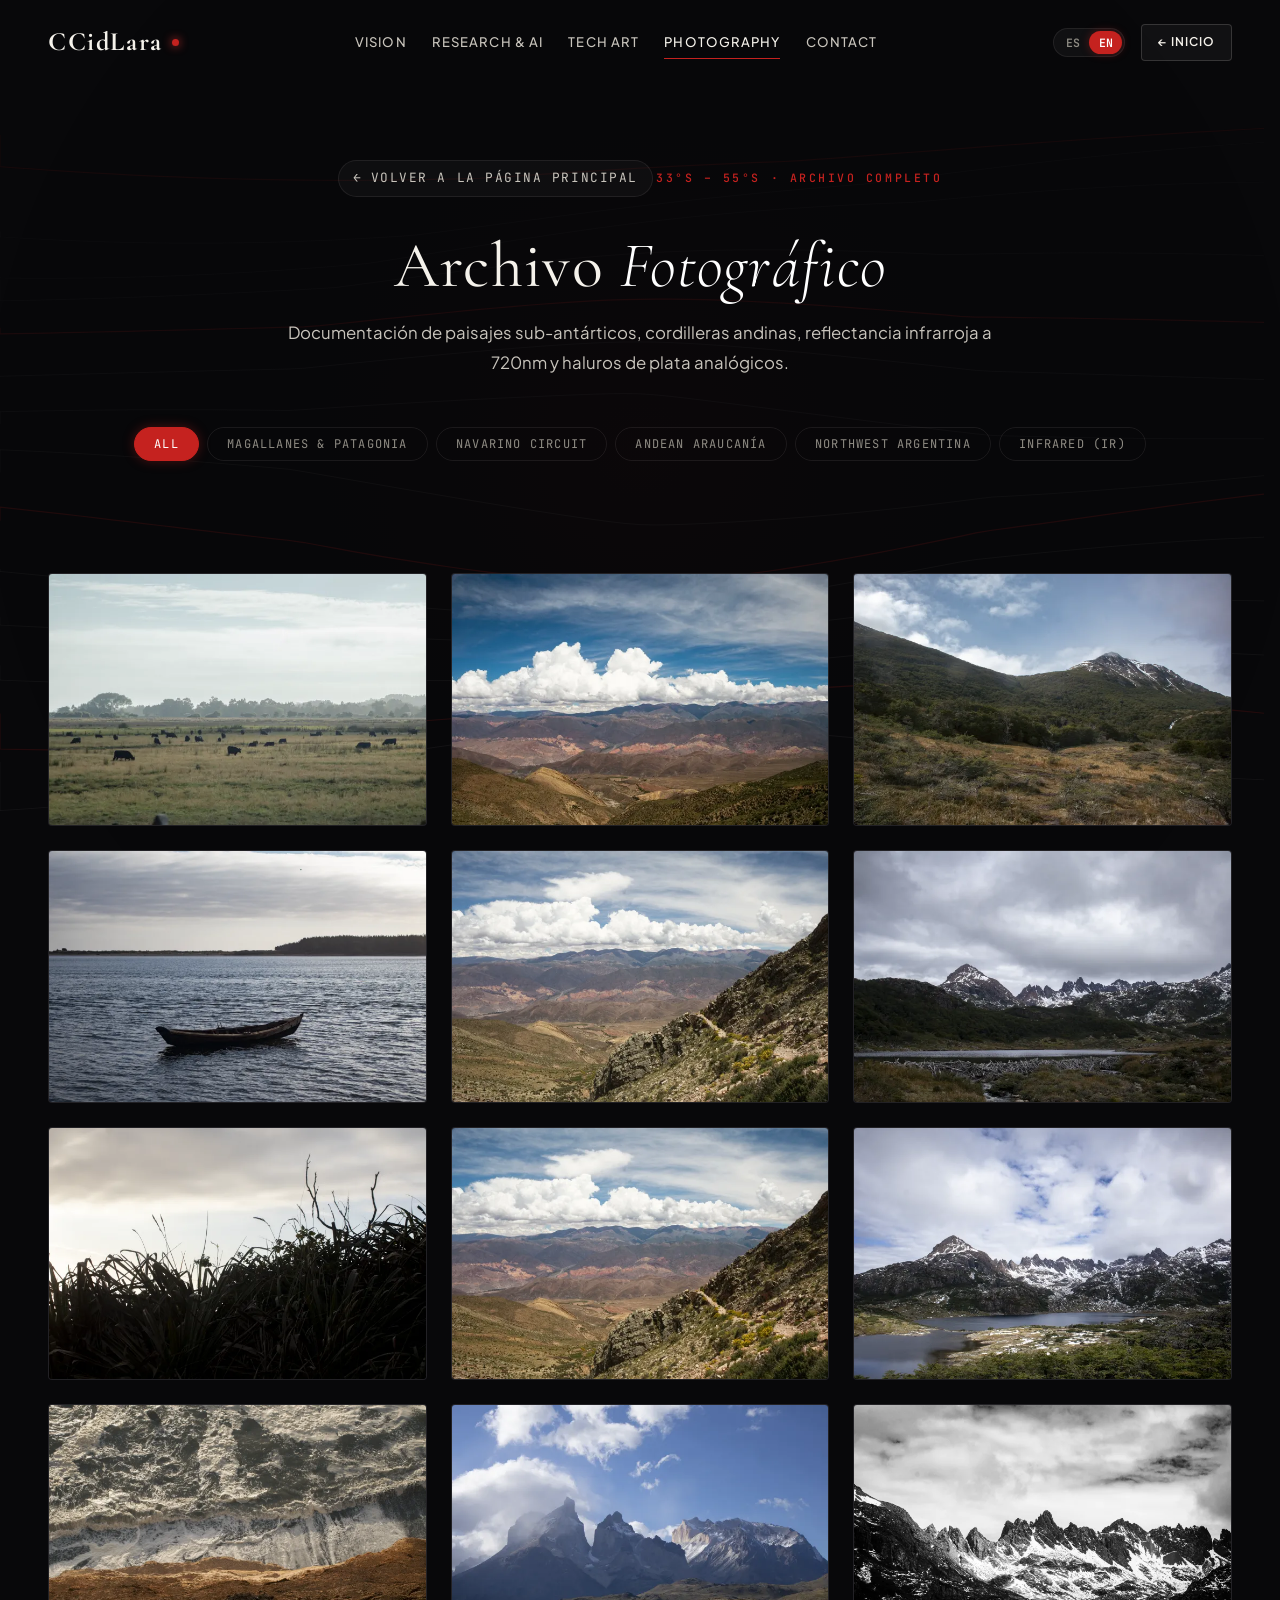
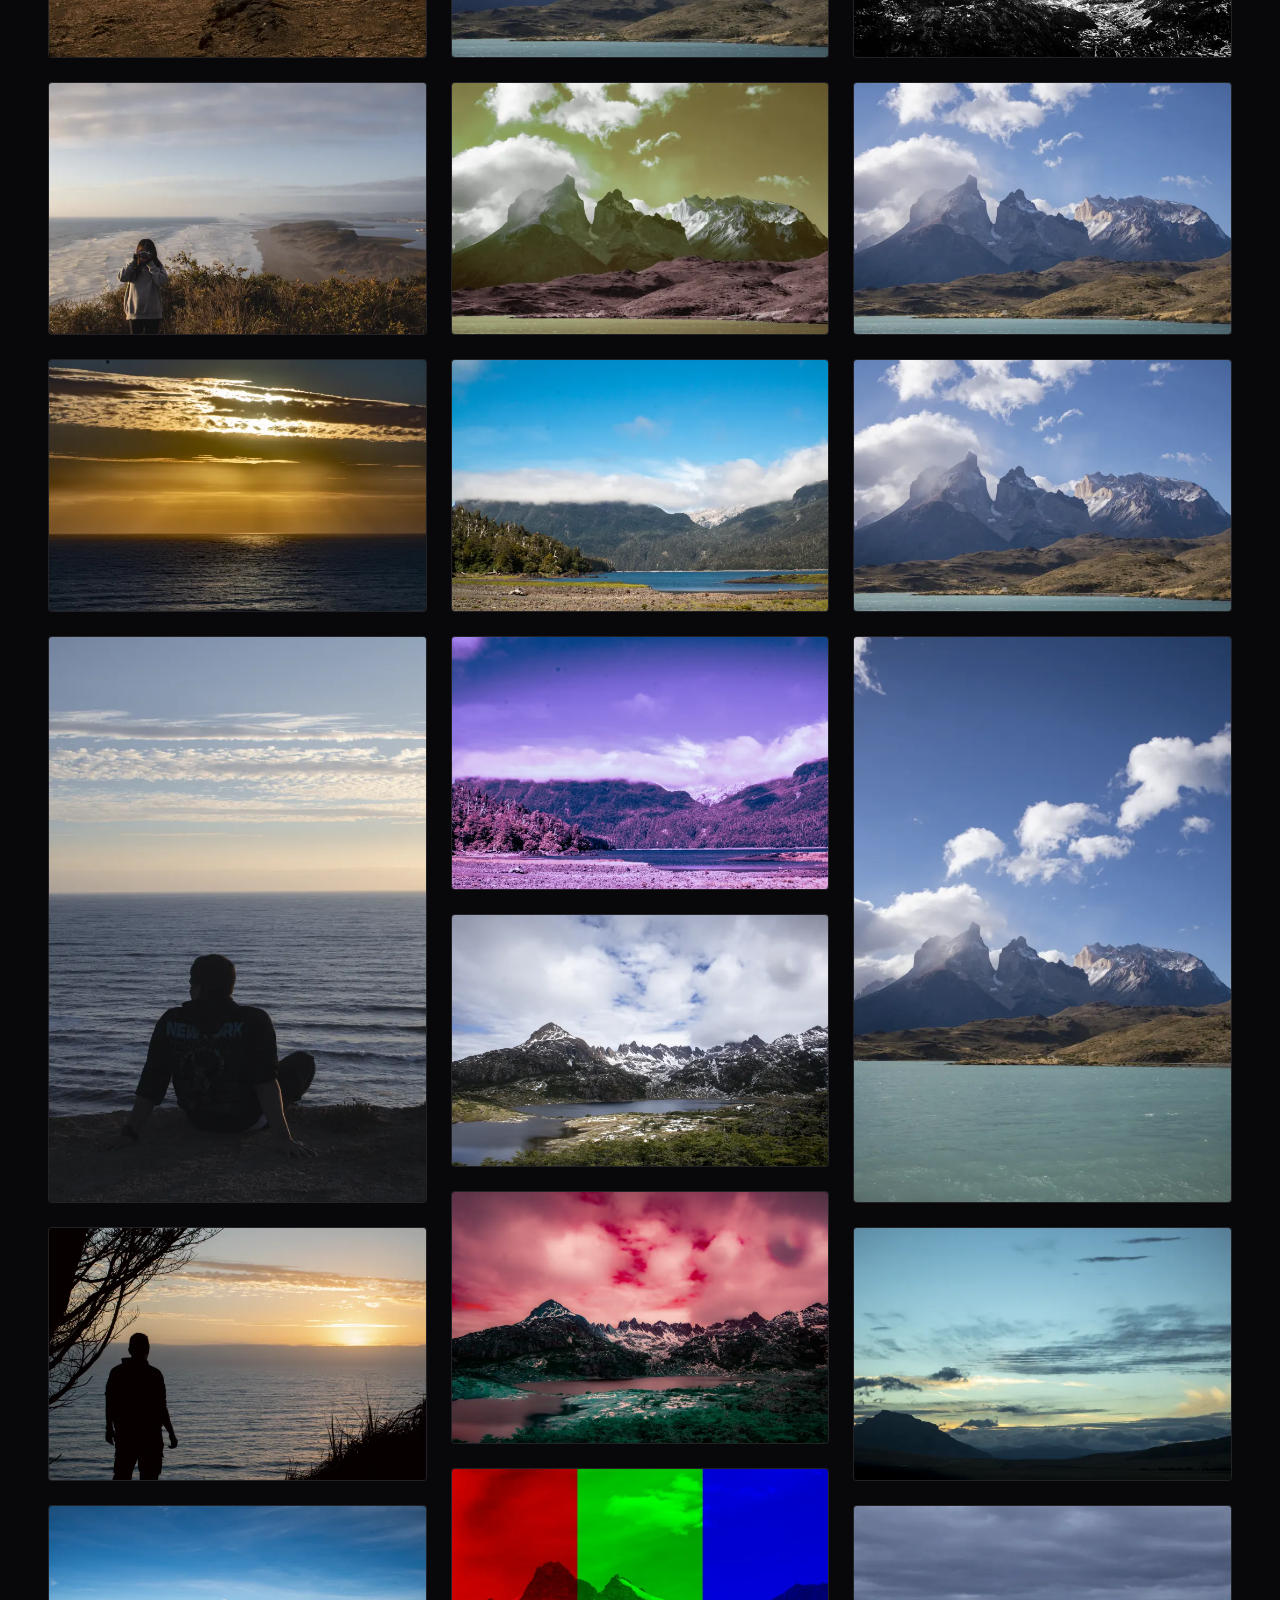
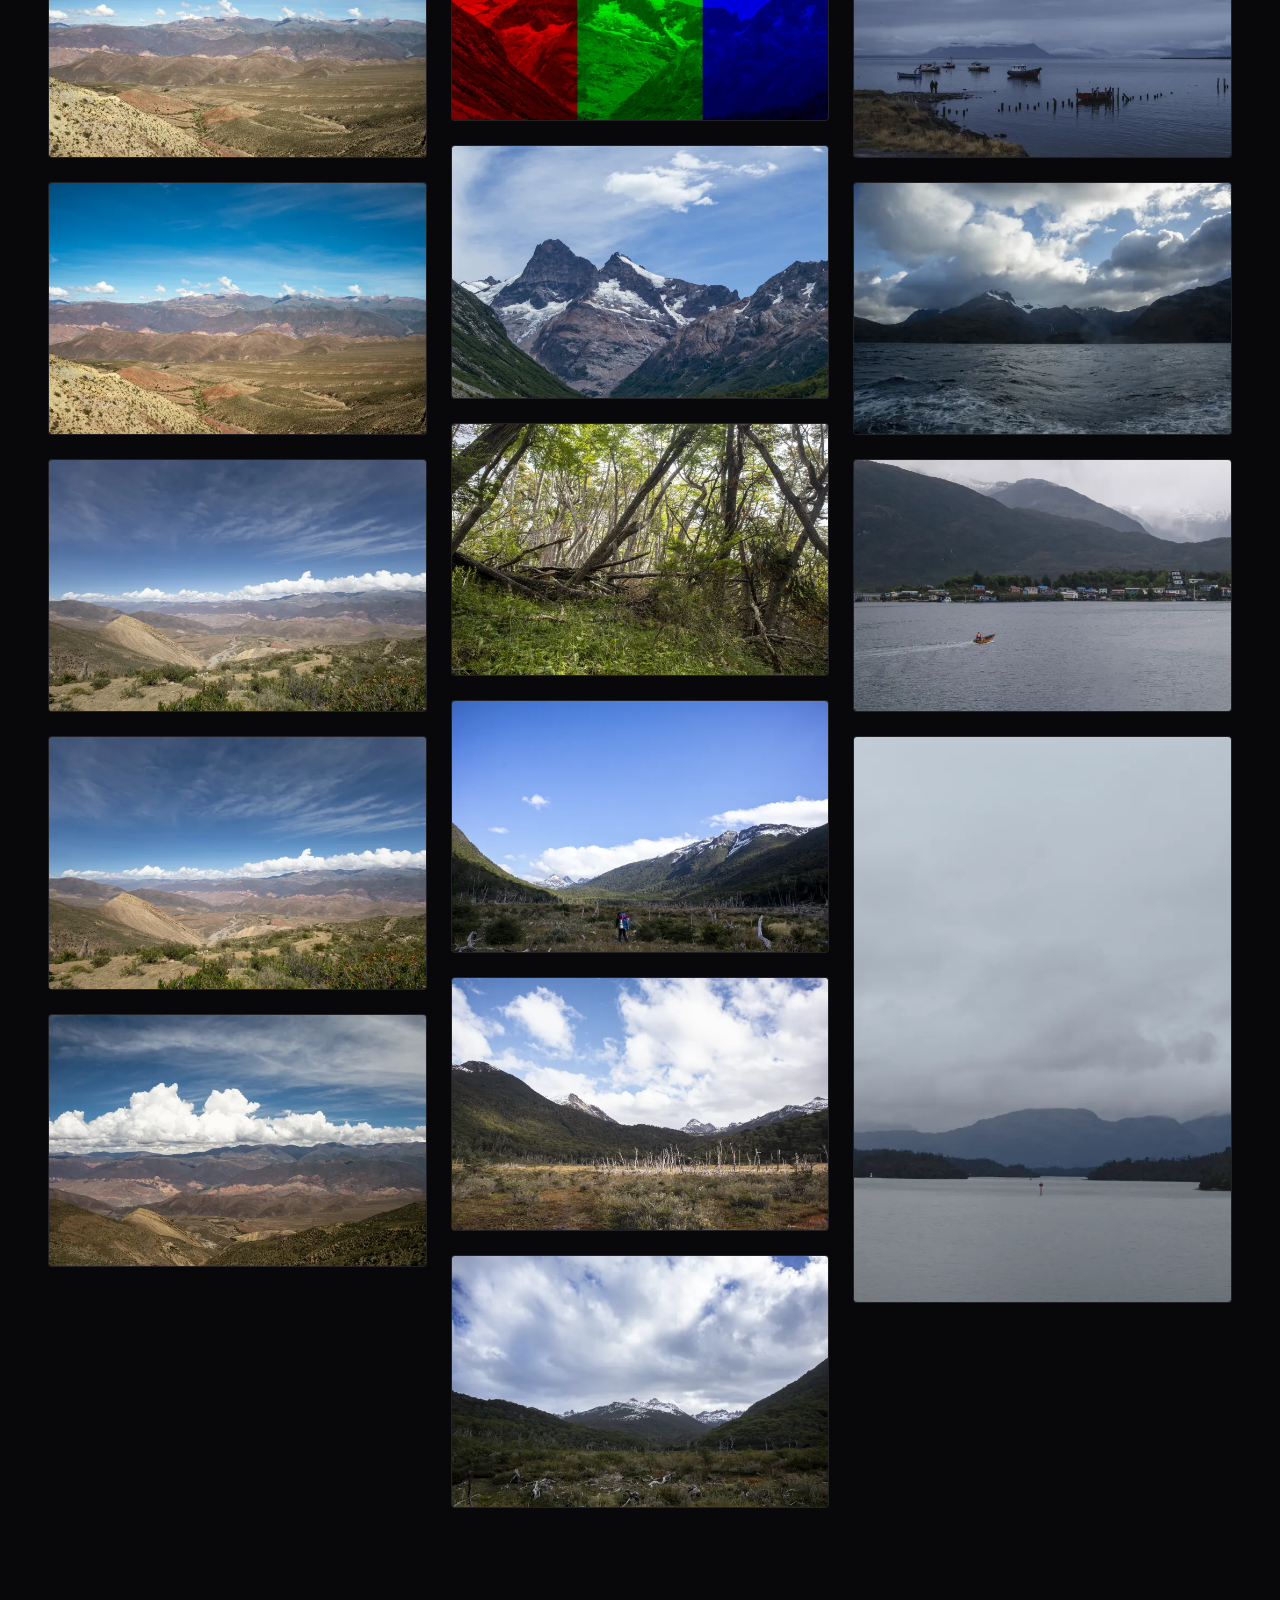
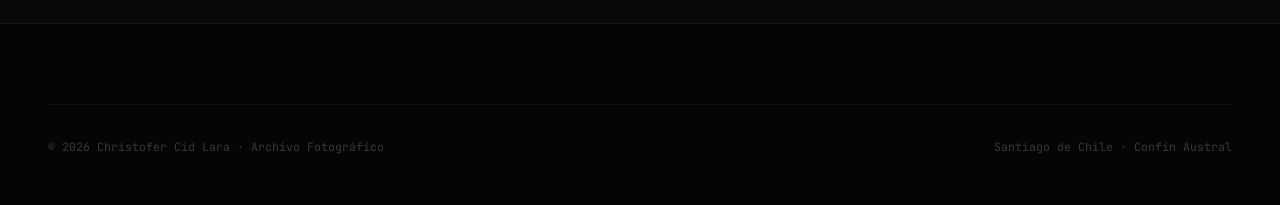
==== commit 16c91ab8: "feat: complete rebuild of personal webpage with vision focus, kinetic typography, bilingual support," ====
--- a/photo.html
+++ b/photo.html
@@ -1,236 +1,213 @@
 <!DOCTYPE html>
-<html lang="es" class="no-js">
+<html lang="es">
 <head>
-    <meta charset="utf-8">
-    <meta name="viewport" content="width=device-width, initial-scale=1">
-    <title>Galería Fotográfica</title>
-    <link rel="stylesheet" href="css/vendor.css">
-    <link rel="stylesheet" href="css/styles.css">
-    <!-- GLightbox CSS for image zoom -->
-    <link rel="stylesheet" href="https://cdn.jsdelivr.net/npm/glightbox/dist/css/glightbox.min.css">
-    <style>
-        body {
-            background: #f8f7f4; /* Soft paper white */
-        }
-        .photo-masonry {
-            margin: 40px auto;
-            max-width: 1600px;
-            display: flex;
-            flex-wrap: wrap;
-            justify-content: center;
-            background: transparent;
-            padding: 0;
-        }
-        .photo-masonry-item {
-            width: 16.6666%;
-            margin: 4px;
-            background: none;
-            border-radius: 0;
-            overflow: hidden;
-            box-shadow: none;
-            transition: transform 0.4s cubic-bezier(.4,0,.2,1);
-            display: flex;
-        }
-        .photo-masonry-item img {
-            width: 100%;
-            height: auto;
-            display: block;
-            object-fit: cover;
-            transition: transform 0.2s;
-            border: none;
-            box-shadow: none;
-            background: #f8f7f4;
-        }
-        .photo-masonry-item img:hover {
-            transform: scale(1.03);
-        }
-        @media (max-width: 1400px) {
-            .photo-masonry-item { width: 20%; }
-        }
-        @media (max-width: 1200px) {
-            .photo-masonry-item { width: 25%; }
-        }
-        @media (max-width: 900px) {
-            .photo-masonry-item { width: 33.3333%; }
-        }
-        @media (max-width: 700px) {
-            .photo-masonry-item { width: 50%; }
-        }
-        @media (max-width: 500px) {
-            .photo-masonry-item { width: 100%; }
-        }
-    </style>
+  <meta charset="utf-8">
+  <meta name="viewport" content="width=device-width, initial-scale=1">
+  <title>Fotografía & Archivo Visual — Christofer Cid Lara · CCidLara</title>
+  
+  <meta name="description" content="Archivo fotográfico de Christofer Cid Lara: Magallanes, Dientes de Navarino, Araucanía Andina, Noroeste Argentino, Fotolibro Infrarrojo (IR) y película analógica 35mm.">
+  <meta name="author" content="Christofer Cid Lara">
+
+  <!-- Favicons -->
+  <link rel="apple-touch-icon" sizes="180x180" href="apple-touch-icon.png">
+  <link rel="icon" type="image/png" sizes="32x32" href="favicon-32x32.png">
+  <link rel="icon" type="image/png" sizes="16x16" href="favicon-16x16.png">
+
+  <!-- Stylesheet -->
+  <link rel="stylesheet" href="css/styles.css">
+
+  <style>
+    .photo-hero {
+      padding: 10rem 0 4rem;
+      text-align: center;
+      position: relative;
+    }
+    .back-home-btn {
+      display: inline-flex;
+      align-items: center;
+      gap: 0.5rem;
+      font-family: var(--font-mono);
+      font-size: 0.8rem;
+      letter-spacing: 0.12em;
+      text-transform: uppercase;
+      color: var(--color-bone-muted);
+      text-decoration: none;
+      margin-bottom: 2rem;
+      padding: 0.4rem 0.9rem;
+      background: rgba(255, 255, 255, 0.03);
+      border: 1px solid var(--border-subtle);
+      border-radius: 20px;
+      transition: all 0.25s ease;
+    }
+    .back-home-btn:hover {
+      border-color: var(--color-red);
+      color: var(--color-red-bright);
+    }
+  </style>
 </head>
+
 <body id="top">
 
-    <div id="page" class="s-pagewrap" style="background:transparent;">
-
-        <!-- # site header -->
-        <header class="s-header">
-            <div class="row s-header__inner">
-                <div class="s-header__block">
-                    <div class="s-header__logo">
-                        <a class="logo" href="index.html">
-                            <img src="images/logo.svg" alt="Homepage">
-                        </a>
-                    </div>
-                    <a class="s-header__menu-toggle" href="#0"><span>Menu</span></a>
-                </div>
-                <nav class="s-header__nav">
-                    <ul class="s-header__menu-links">
-                        <li><a href="index.html#intro">BIO</a></li>
-                        <li><a href="index.html#about">Investigación</a></li>
-                        <li class="current"><a href="photo.html">Fotografía</a></li>
-                        <li><a href="index.html#works">Proyectos</a></li>
-                        <li><a href="index.html#footer">Contact</a></li>
-                    </ul>
-                </nav>
-            </div>
-        </header>
-
-        <!-- # photo gallery -->
-        <section id="photo-gallery" class="s-works target-section">
-            <div class="row">
-                <div class="column xl-12">
-                    <div class="section-header" data-num="01">
-                        <h2 class="text-display-title">Galería Fotográfica</h2>
-                    </div>
-                </div>
-            </div>
-            <div class="photo-masonry">
-                <!-- Dummy images, scrambled order for testing -->
-                <div class="photo-masonry-item">
-                    <a href="images/folio/vertical2-large.jpg" class="glightbox" data-gallery="gallery1">
-                        <img src="images/folio/vertical2.jpg" alt="Foto vertical 2">
-                    </a>
-                </div>
-                <div class="photo-masonry-item">
-                    <a href="images/folio/horizontal1-large.jpg" class="glightbox" data-gallery="gallery1">
-                        <img src="images/folio/horizontal1.jpg" alt="Foto horizontal 1">
-                    </a>
-                </div>
-                <div class="photo-masonry-item">
-                    <a href="images/folio/horizontal2-large.jpg" class="glightbox" data-gallery="gallery1">
-                        <img src="images/folio/horizontal2.jpg" alt="Foto horizontal 2">
-                    </a>
-                </div>
-                <div class="photo-masonry-item">
-                    <a href="images/folio/vertical1-large.jpg" class="glightbox" data-gallery="gallery1">
-                        <img src="images/folio/vertical1.jpg" alt="Foto vertical 1">
-                    </a>
-                </div>
-                <div class="photo-masonry-item">
-                    <a href="images/folio/horizontal2-large.jpg" class="glightbox" data-gallery="gallery1">
-                        <img src="images/folio/horizontal2.jpg" alt="Foto horizontal 2">
-                    </a>
-                </div>
-                <div class="photo-masonry-item">
-                    <a href="images/folio/vertical1-large.jpg" class="glightbox" data-gallery="gallery1">
-                        <img src="images/folio/vertical1.jpg" alt="Foto vertical 1">
-                    </a>
-                </div>
-                <div class="photo-masonry-item">
-                    <a href="images/folio/horizontal1-large.jpg" class="glightbox" data-gallery="gallery1">
-                        <img src="images/folio/horizontal1.jpg" alt="Foto horizontal 1">
-                    </a>
-                </div>
-                <div class="photo-masonry-item">
-                    <a href="images/folio/vertical2-large.jpg" class="glightbox" data-gallery="gallery1">
-                        <img src="images/folio/vertical2.jpg" alt="Foto vertical 2">
-                    </a>
-                </div>
-                <div class="photo-masonry-item">
-                    <a href="images/folio/horizontal1-large.jpg" class="glightbox" data-gallery="gallery1">
-                        <img src="images/folio/horizontal1.jpg" alt="Foto horizontal 1">
-                    </a>
-                </div>
-                <div class="photo-masonry-item">
-                    <a href="images/folio/vertical2-large.jpg" class="glightbox" data-gallery="gallery1">
-                        <img src="images/folio/vertical2.jpg" alt="Foto vertical 2">
-                    </a>
-                </div>
-                <div class="photo-masonry-item">
-                    <a href="images/folio/horizontal2-large.jpg" class="glightbox" data-gallery="gallery1">
-                        <img src="images/folio/horizontal2.jpg" alt="Foto horizontal 2">
-                    </a>
-                </div>
-                <div class="photo-masonry-item">
-                    <a href="images/folio/vertical1-large.jpg" class="glightbox" data-gallery="gallery1">
-                        <img src="images/folio/vertical1.jpg" alt="Foto vertical 1">
-                    </a>
-                </div>
-                <div class="photo-masonry-item">
-                    <a href="images/folio/horizontal2-large.jpg" class="glightbox" data-gallery="gallery1">
-                        <img src="images/folio/horizontal2.jpg" alt="Foto horizontal 2">
-                    </a>
-                </div>
-                <div class="photo-masonry-item">
-                    <a href="images/folio/vertical1-large.jpg" class="glightbox" data-gallery="gallery1">
-                        <img src="images/folio/vertical1.jpg" alt="Foto vertical 1">
-                    </a>
-                </div>
-                <div class="photo-masonry-item">
-                    <a href="images/folio/horizontal1-large.jpg" class="glightbox" data-gallery="gallery1">
-                        <img src="images/folio/horizontal1.jpg" alt="Foto horizontal 1">
-                    </a>
-                </div>
-                <div class="photo-masonry-item">
-                    <a href="images/folio/vertical2-large.jpg" class="glightbox" data-gallery="gallery1">
-                        <img src="images/folio/vertical2.jpg" alt="Foto vertical 2">
-                    </a>
-                </div>
-                <div class="photo-masonry-item">
-                    <a href="images/folio/horizontal1-large.jpg" class="glightbox" data-gallery="gallery1">
-                        <img src="images/folio/horizontal1.jpg" alt="Foto horizontal 1">
-                    </a>
-                </div>
-                <div class="photo-masonry-item">
-                    <a href="images/folio/vertical2-large.jpg" class="glightbox" data-gallery="gallery1">
-                        <img src="images/folio/vertical2.jpg" alt="Foto vertical 2">
-                    </a>
-                </div>
-                <div class="photo-masonry-item">
-                    <a href="images/folio/horizontal2-large.jpg" class="glightbox" data-gallery="gallery1">
-                        <img src="images/folio/horizontal2.jpg" alt="Foto horizontal 2">
-                    </a>
-                </div>
-                <div class="photo-masonry-item">
-                    <a href="images/folio/vertical1-large.jpg" class="glightbox" data-gallery="gallery1">
-                        <img src="images/folio/vertical1.jpg" alt="Foto vertical 1">
-                    </a>
-                </div>
-            </div>
-        </section>
-
-        <footer id="footer" class="s-footer target-section">
-            <div class="row s-footer__bottom">
-                <div class="column xl-12">
-                    <p class="ss-copyright">
-                        <span>© Copyright Hudson 2023</span>
-                        <span>Design by <a href="https://styleshout.com/">StyleShout</a></span>
-                    </p>
-                </div>
-            </div>
-        </footer>
-
+  <!-- Canvas Background -->
+  <canvas id="vision-canvas" aria-hidden="true"></canvas>
+
+  <!-- Header -->
+  <header class="site-header scrolled">
+    <div class="container header-inner">
+      <a href="index.html" class="brand-logo">
+        <span>CCidLara</span>
+        <span class="brand-dot"></span>
+      </a>
+
+      <nav class="main-nav">
+        <a href="index.html#vision" class="nav-link" data-i18n="navVision">Visión</a>
+        <a href="index.html#investigacion" class="nav-link" data-i18n="navResearch">Investigación</a>
+        <a href="index.html#arte-tecnico" class="nav-link" data-i18n="navVFX">Arte Técnico</a>
+        <a href="#top" class="nav-link active" data-i18n="navPhoto">Fotografía</a>
+        <a href="index.html#contacto" class="nav-link" data-i18n="navContact">Contacto</a>
+      </nav>
+
+      <div class="header-actions">
+        <div class="lang-toggle" role="group" aria-label="Selección de idioma">
+          <button type="button" class="lang-btn active" data-lang="es" id="btnLangEs">ES</button>
+          <button type="button" class="lang-btn" data-lang="en" id="btnLangEn">EN</button>
+        </div>
+        <a href="index.html" class="btn btn-secondary" style="padding:0.45rem 1rem; font-size:0.75rem;">
+          ← Inicio
+        </a>
+      </div>
     </div>
-
-    <script src="js/plugins.js"></script>
-    <script src="js/main.js"></script>
-    <script src="https://unpkg.com/imagesloaded@5/imagesloaded.pkgd.min.js"></script>
-    <script src="https://unpkg.com/masonry-layout@4/dist/masonry.pkgd.min.js"></script>
-    <!-- GLightbox JS for image zoom -->
-    <script src="https://cdn.jsdelivr.net/npm/glightbox/dist/js/glightbox.min.js"></script>
-    <script>
-        imagesLoaded('.photo-masonry', function() {
-            new Masonry('.photo-masonry', {
-                itemSelector: '.photo-masonry-item',
-                percentPosition: true,
-                gutter: 8, // Small gap between images
-                transitionDuration: '0.4s'
-            });
-        });
-        const lightbox = GLightbox({ selector: '.glightbox' });
-    </script>
+  </header>
+
+  <main>
+    
+    <!-- Photo Archive Hero -->
+    <section class="photo-hero">
+      <div class="container">
+        <a href="index.html" class="back-home-btn">
+          ← <span data-i18n="backHome">Volver a la Página Principal</span>
+        </a>
+        
+        <p class="section-meta" style="justify-content:center;">33°S – 55°S · ARCHIVO COMPLETO</p>
+        <h1 class="section-title" style="font-size:clamp(2.5rem, 5vw, 4.2rem);">
+          Archivo <em>Fotográfico</em>
+        </h1>
+        <p class="section-lead" style="margin-left:auto; margin-right:auto; max-width:44rem;">
+          Documentación de paisajes sub-antárticos, cordilleras andinas, reflectancia infrarroja a 720nm y haluros de plata analógicos.
+        </p>
+
+        <!-- Category Filters -->
+        <div class="gallery-controls" style="margin-top:3rem;">
+          <button type="button" class="filter-btn active" data-filter="all" data-i18n="filterAll">Todas</button>
+          <button type="button" class="filter-btn" data-filter="patagonia" data-i18n="filterPatagonia">Magallanes &amp; Patagonia</button>
+          <button type="button" class="filter-btn" data-filter="navarino" data-i18n="filterNavarino">Dientes de Navarino</button>
+          <button type="button" class="filter-btn" data-filter="araucania" data-i18n="filterAraucania">Araucanía Andina</button>
+          <button type="button" class="filter-btn" data-filter="argentina" data-i18n="filterArgentina">Noroeste Argentino</button>
+          <button type="button" class="filter-btn" data-filter="infrared" data-i18n="filterInfrared">Infrarrojo (IR)</button>
+        </div>
+
+      </div>
+    </section>
+
+    <!-- Full Photo Masonry Grid -->
+    <section class="site-section" style="padding-top:0;">
+      <div class="container">
+        <div class="photo-masonry-grid" id="fullPhotoGrid">
+          <!-- Injected via JS from manifest.json or full item list -->
+        </div>
+      </div>
+    </section>
+
+  </main>
+
+  <!-- Full Screen Lightbox Modal -->
+  <div class="lightbox-modal" id="lightboxModal" role="dialog" aria-modal="true">
+    <button type="button" class="lightbox-close-btn" onclick="closeLightbox()" aria-label="Cerrar modal">&times;</button>
+    <button type="button" class="lightbox-nav-btn prev" onclick="prevLightbox()" aria-label="Anterior">&#8592;</button>
+    <button type="button" class="lightbox-nav-btn next" onclick="nextLightbox()" aria-label="Siguiente">&#8594;</button>
+    
+    <div class="lightbox-content-box">
+      <img src="" alt="Fotografía" class="lightbox-main-img" id="lightboxMainImg">
+      <div class="lightbox-caption">
+        <h4 id="lightboxTitle">Título</h4>
+        <p id="lightboxSeries">Serie</p>
+      </div>
+    </div>
+  </div>
+
+  <!-- Footer -->
+  <footer class="site-footer">
+    <div class="container">
+      <div class="footer-bottom-row">
+        <span>© 2026 Christofer Cid Lara · Archivo Fotográfico</span>
+        <span>Santiago de Chile · Confín Austral</span>
+      </div>
+    </div>
+  </footer>
+
+  <script src="js/main.js"></script>
+  <script>
+    // Load full manifest for the dedicated photo archive page
+    fetch('images/portfolio/manifest.json')
+      .then(res => res.json())
+      .then(data => {
+        window.fullArchiveData = data;
+        renderFullArchive('all');
+      })
+      .catch(() => {
+        // Fallback to curatedGalleryItems
+        window.fullArchiveData = curatedGalleryItems;
+        renderFullArchive('all');
+      });
+
+    let activeFullItems = [];
+
+    function renderFullArchive(filter = 'all') {
+      const container = document.getElementById('fullPhotoGrid');
+      if (!container || !window.fullArchiveData) return;
+
+      activeFullItems = filter === 'all'
+        ? window.fullArchiveData
+        : window.fullArchiveData.filter(i => (i.category || i.cat) === filter);
+
+      container.innerHTML = activeFullItems.map((item, idx) => `
+        <div class="photo-card reveal active" onclick="openFullLightbox(${idx})">
+          <img src="${item.thumb || item.file}" alt="${item.title}" class="photo-img" loading="lazy" />
+          <div class="photo-hover-overlay">
+            <h4 class="photo-title">${item.title}</h4>
+            <p class="photo-sub">${item.series || item.description}</p>
+          </div>
+        </div>
+      `).join('');
+    }
+
+    function openFullLightbox(idx) {
+      if (idx < 0 || idx >= activeFullItems.length) return;
+      currentLightboxIndex = idx;
+      const modal = document.getElementById('lightboxModal');
+      const mainImg = document.getElementById('lightboxMainImg');
+      const captionTitle = document.getElementById('lightboxTitle');
+      const captionSeries = document.getElementById('lightboxSeries');
+
+      const item = activeFullItems[idx];
+      mainImg.src = item.file || item.full;
+      captionTitle.textContent = item.title;
+      captionSeries.textContent = item.series || item.description;
+
+      modal.classList.add('open');
+      document.body.style.overflow = 'hidden';
+    }
+
+    // Connect filters on photo.html
+    document.querySelectorAll('.filter-btn').forEach(btn => {
+      btn.addEventListener('click', () => {
+        document.querySelectorAll('.filter-btn').forEach(b => b.classList.remove('active'));
+        btn.classList.add('active');
+        const cat = btn.getAttribute('data-filter');
+        renderFullArchive(cat);
+      });
+    });
+  </script>
+
 </body>
 </html>
--- a/css/styles.css
+++ b/css/styles.css
@@ -1,4451 +1,1634 @@
-@charset "UTF-8";
-
-/* =================================================================== 
- * Hudson Main Stylesheet
- * Template Ver. 1.0.0
- * 04-03-2023
- * ------------------------------------------------------------------
- *
- * TOC:
- * # SETTINGS
- *      ## fonts 
- *      ## colors
- *      ## spacing and typescale
- *      ## grid variables
- * # CSS RESET
- * # GRID
- * # BASE SETUP
- * # UTILITY CLASSES
- * # TYPOGRAPHY 
- *      ## base type styles
- *      ## additional typography & helper classes
- *      ## lists
- *      ## media 
- *      ## spacing
- * # PRELOADER
- *      ## page loaded
- * # FORM 
- *      ## style placeholder text
- * # BUTTONS
- * # TABLE
- * # COMPONENTS
- *      ## pagination
- *      ## alert box 
- *      ## skillbars
- *      ## stats tabs
- * # PROJECT-WIDE SHARED STYLES
- *      ## section header
- *      ## social list
- *      ## swiper overrides
- *      ## glightbox overrides
- * # GRID-BASED LAYOUTS
- *      ## grid block
- *      ## list grid
- * # PAGE WRAP
- * # SITE HEADER
- *      ## logo
- *      ## main navigation
- *      ## mobile menu toggle
- * # INTRO
- *      ## intro content
- *      ## intro btn cv download
- *      ## intro social
- *      ## intro scroll down
- *      ## intro transitions
- * # ABOUT
- *      ## about blocks
- * # WORKS
- *      ## folio entries 
- *      ## testimonials
- * # NUMBERS
- * # FOOTER
- *      ## copyright
- *      ## go top
- *
- * ------------------------------------------------------------------ */
-
-
-/* ===================================================================
- * # SETTINGS
- *
- *
- * ------------------------------------------------------------------- */
-
-/* ------------------------------------------------------------------- 
- * ## fonts 
- * ------------------------------------------------------------------- */
-@import url("https://fonts.googleapis.com/css2?family=Castoro:ital@0;1&family=Public+Sans:ital,wght@0,300;0,400;0,500;0,600;0,700;1,300;1,400;1,500;1,600;1,700&display=swap");
+/* ==========================================================================
+   CCidLara — Personal Webpage & Vision Archive
+   Design System & Stylesheet
+   Palette: Obsidian Black (#08080a), Warm Bone (#f5f2eb), Crimson Red (#c5221f)
+   ========================================================================== */
+
+@import url('https://fonts.googleapis.com/css2?family=Cormorant+Garamond:ital,wght@0,300;0,400;0,600;0,700;1,400;1,600&family=Plus+Jakarta+Sans:wght@300;400;500;600;700&family=JetBrains+Mono:wght@300;400;500&display=swap');
 
 :root {
-    --font-1: "Public Sans", Sans-serif;
-    --font-2: "Castoro", Serif;
-
-  /* monospace
-   */
-    --font-mono: Consolas, "Andale Mono", Courier, "Courier New", monospace;
-}
-
-/* ------------------------------------------------------------------- 
- * ## colors
- * ------------------------------------------------------------------- */
-:root {
-
-  /* color-1(#C73E1D)
-   * color-2(#2F352B)
-   * color-3(#1A1A1A)
-   */
-    --color-1: hsla(12, 75%, 45%, 1);
-    --color-2: hsla(96, 10%, 19%, 1);
-    --color-3: hsla(0, 0%, 10%, 1);
-
-  /* theme color variations
-   */
-    --color-1-lightest: hsla(12, 75%, 75%, 1);
-    --color-1-lighter : hsla(12, 75%, 65%, 1);
-    --color-1-light   : hsla(12, 75%, 55%, 1);
-    --color-1-dark    : hsla(12, 75%, 35%, 1);
-    --color-1-darker  : hsla(12, 75%, 25%, 1);
-    --color-1-darkest : hsla(12, 75%, 15%, 1);
-
-    --color-2-lightest: hsla(96, 10%, 49%, 1);
-    --color-2-lighter : hsla(96, 10%, 39%, 1);
-    --color-2-light   : hsla(96, 10%, 29%, 1);
-    --color-2-dark    : hsla(96, 10%, 10%, 1);
-    --color-2-darker  : hsla(96, 10%, 1%, 1);
-
-    --color-3-light: hsla(0, 0%, 16%, 1);
-    --color-3-dark : hsla(0, 0%, 8%, 1);
-
-  /* feedback colors
-   * color-error(#ffd1d2), color-success(#c8e675), 
-   * color-info(#d7ecfb), color-notice(#fff099)
-   */
-    --color-error          : hsla(359, 100%, 91%, 1);
-    --color-success        : hsla(76, 69%, 68%, 1);
-    --color-info           : hsla(205, 82%, 91%, 1);
-    --color-notice         : hsla(51, 100%, 80%, 1);
-    --color-error-content  : hsla(359, 50%, 50%, 1);
-    --color-success-content: hsla(76, 29%, 28%, 1);
-    --color-info-content   : hsla(205, 32%, 31%, 1);
-    --color-notice-content : hsla(51, 30%, 30%, 1);
-
-  /* neutrals
-   * generated using 
-   * Tint & Shade Generator 
-   * (https://maketintsandshades.com/)
-   */
-    --color-black  : #000000;
-    --color-gray-19: #181818;
-    --color-gray-18: #2f302f;
-    --color-gray-17: #474747;
-    --color-gray-16: #5e5f5e;
-    --color-gray-15: #767776;
-    --color-gray-14: #8e8f8e;
-    --color-gray-13: #a5a7a5;
-    --color-gray-12: #bdbebd;
-    --color-gray-11: #d4d6d4;
-    --color-gray-10: #eceeec;
-    --color-gray-9 : #eef0ee;
-    --color-gray-8 : #f0f1f0;
-    --color-gray-7 : #f2f3f2;
-    --color-gray-6 : #f4f5f4;
-    --color-gray-5 : #f6f7f6;
-    --color-gray-4 : #f7f8f7;
-    --color-gray-3 : #f9faf9;
-    --color-gray-2 : #fbfcfb;
-    --color-gray-1 : #fbfcfb;
-    --color-white  : #ffffff;
-
-  /* text
-   */
-    --color-text       : var(--color-gray-19);
-    --color-text-dark  : var(--color-3-dark);
-    --color-text-light : var(--color-gray-15);
-    --color-placeholder: var(--color-gray-13);
-
-  /* link
-   */
-    --color-link       : var(--color-1);
-    --color-link-hover : var(--color-2-lighter);
-    --color-link-active: var(--color-2-lighter);
-
-  /* buttons
-   */
-    --color-btn                   : var(--color-gray-10);
-    --color-btn-text              : var(--color-text);
-    --color-btn-hover             : var(--color-gray-11);
-    --color-btn-hover-text        : var(--color-text);
-    --color-btn-primary           : var(--color-1);
-    --color-btn-primary-text      : var(--color-white);
-    --color-btn-primary-hover     : var(--color-1-light);
-    --color-btn-primary-hover-text: var(--color-white);
-    --color-btn-stroke            : var(--color-text-dark);
-    --color-btn-stroke-text       : var(--color-text-dark);
-    --color-btn-stroke-hover      : var(--color-text-dark);
-    --color-btn-stroke-hover-text : var(--color-white);
-
-  /* preloader
-   */
-    --color-preloader-bg: var(--color-gray-10);
-    --color-loader      : var(--color-3);
-    --color-loader-light: var(--color-gray-14);
-
-  /* others
-   */
-    --color-body-bg: var(--color-gray-1);
-    --color-border : rgba(0, 0, 0, .1);
-    --border-radius: 5px;
-}
-
-/* ------------------------------------------------------------------- 
- * ## spacing and typescale
- * ------------------------------------------------------------------- */
-:root {
-
-  /* spacing
-   * base font size: 20px 
-   * vertical space unit : 32px
-   */
-    --base-size     : 62.5%;
-    --multiplier    : 1;
-    --base-font-size: calc(2rem * var(--multiplier));
-    --space         : calc(3.2rem * var(--multiplier));
-
-  /* vertical spacing 
-   */
-    --vspace-0_125: calc(0.125 * var(--space));
-    --vspace-0_25 : calc(0.25 * var(--space));
-    --vspace-0_375: calc(0.375 * var(--space));
-    --vspace-0_5  : calc(0.5 * var(--space));
-    --vspace-0_625: calc(0.625 * var(--space));
-    --vspace-0_75 : calc(0.75 * var(--space));
-    --vspace-0_875: calc(0.875 * var(--space));
-    --vspace-1    : calc(var(--space));
-    --vspace-1_25 : calc(1.25 * var(--space));
-    --vspace-1_5  : calc(1.5 * var(--space));
-    --vspace-1_75 : calc(1.75 * var(--space));
-    --vspace-2    : calc(2 * var(--space));
-    --vspace-2_5  : calc(2.5 * var(--space));
-    --vspace-3    : calc(3 * var(--space));
-    --vspace-3_5  : calc(3.5 * var(--space));
-    --vspace-4    : calc(4 * var(--space));
-    --vspace-4_5  : calc(4.5 * var(--space));
-    --vspace-5    : calc(5 * var(--space));
-    --vspace-5_5  : calc(5.5 * var(--space));
-    --vspace-6    : calc(6 * var(--space));
-    --vspace-6_5  : calc(6.5 * var(--space));
-    --vspace-7    : calc(7 * var(--space));
-    --vspace-7_5  : calc(7.5 * var(--space));
-    --vspace-8    : calc(8 * var(--space));
-    --vspace-8_5  : calc(8.5 * var(--space));
-    --vspace-9    : calc(9 * var(--space));
-    --vspace-9_5  : calc(9.5 * var(--space));
-    --vspace-10   : calc(10 * var(--space));
-
-  /* type scale
-   * ratio 1        :2 | base: 20px
-   * -------------------------------------------------------
-   *
-   * --text-huge-3    = (148.60px)
-   * --text-huge-2    = (123.83px)
-   * --text-huge-1    = (103.20px)
-   * --text-display-3 = (86.00px)
-   * --text-display-2 = (71.66px)
-   * --text-display-1 = (59.72px)
-   * --text-xxxl      = (49.77px)
-   * --text-xxl       = (41.47px)
-   * --text-xl        = (34.56px)
-   * --text-lg        = (28.80px)
-   * --text-md        = (24.00px)
-   * --text-size      = (20.00px) BASE
-   * --text-sm        = (16.67px)
-   * --text-xs        = (13.89px)
-   *
-   * ---------------------------------------------------------
-   */
-    --text-scale-ratio: 1.2;
-    --text-size       : var(--base-font-size);
-    --text-xs         : calc((var(--text-size) / var(--text-scale-ratio)) / var(--text-scale-ratio));
-    --text-sm         : calc(var(--text-xs) * var(--text-scale-ratio));
-    --text-md         : calc(var(--text-sm) * var(--text-scale-ratio) * var(--text-scale-ratio));
-    --text-lg         : calc(var(--text-md) * var(--text-scale-ratio));
-    --text-xl         : calc(var(--text-lg) * var(--text-scale-ratio));
-    --text-xxl        : calc(var(--text-xl) * var(--text-scale-ratio));
-    --text-xxxl       : calc(var(--text-xxl) * var(--text-scale-ratio));
-    --text-display-1  : calc(var(--text-xxxl) * var(--text-scale-ratio));
-    --text-display-2  : calc(var(--text-display-1) * var(--text-scale-ratio));
-    --text-display-3  : calc(var(--text-display-2) * var(--text-scale-ratio));
-    --text-huge-1     : calc(var(--text-display-3) * var(--text-scale-ratio));
-    --text-huge-2     : calc(var(--text-huge-1) * var(--text-scale-ratio));
-    --text-huge-3     : calc(var(--text-huge-2) * var(--text-scale-ratio));
-
-  /* default button height
-   */
-    --vspace-btn: var(--vspace-1_75);
-}
-
-/* on mobile devices below 600px, change the value of '--multiplier' 
- * to adjust the values of base font size and vertical space unit.
- */
-@media screen and (max-width: 600px) {
-    :root {
-        --multiplier: .9375;
-    }
-}
-
-/* ------------------------------------------------------------------- 
- * ## grid variables
- * ------------------------------------------------------------------- */
-:root {
-
-  /* widths for rows and containers
-   */
-    --width-sixteen-cols: 1760px;
-    --width-default     : 1280px;
-    --width-wide        : 1600px;
-    --width-wider       : 1800px;
-    --width-narrow      : 1200px;
-    --width-narrower    : 1000px;
-    --width-narrowest   : 800px;
-    --width-full        : 100%;
-    --width-grid-max    : var(--width-default);
-
-  /* gutter
-   */
-    --gutter: 2.6rem;
-}
-
-/* on large screen devices
- */
-@media screen and (max-width: 1000px) {
-    :root {
-        --gutter: 2.2rem;
-    }
-}
-
-/* on small devices
- */
-@media screen and (max-width: 600px) {
-    :root {
-        --gutter: 1rem;
-    }
-}
-
-
-/* ====================================================================
- * # CSS RESET
- *
- *
- * --------------------------------------------------------------------
- * http://meyerweb.com/eric/tools/css/reset/ 
- * v2.0 | 20110126
- * License: none (public domain)
- * -------------------------------------------------------------------- */
-html,
-body,
-div,
-span,
-applet,
-object,
-iframe,
-h1,
-h2,
-h3,
-h4,
-h5,
-h6,
-p,
-blockquote,
-pre,
-a,
-abbr,
-acronym,
-address,
-big,
-cite,
-code,
-del,
-dfn,
-em,
-img,
-ins,
-kbd,
-q,
-s,
-samp,
-small,
-strike,
-strong,
-sub,
-sup,
-tt,
-var,
-b,
-u,
-i,
-center,
-dl,
-dt,
-dd,
-ol,
-ul,
-li,
-fieldset,
-form,
-label,
-legend,
-table,
-caption,
-tbody,
-tfoot,
-thead,
-tr,
-th,
-td,
-article,
-aside,
-canvas,
-details,
-embed,
-figure,
-figcaption,
-footer,
-header,
-hgroup,
-menu,
-nav,
-output,
-ruby,
-section,
-summary,
-time,
-mark,
-audio,
-video {
-    margin        : 0;
-    padding       : 0;
-    border        : 0;
-    font-size     : 100%;
-    font          : inherit;
-    vertical-align: baseline;
-}
-
-/* HTML5 display-role reset for older browsers */
-article,
-aside,
-details,
-figcaption,
-figure,
-footer,
-header,
-hgroup,
-menu,
-nav,
-section {
+  /* Color Palette */
+  --bg-primary: #08080a;
+  --bg-secondary: #0f0f13;
+  --bg-card: rgba(18, 18, 24, 0.75);
+  --bg-card-hover: rgba(28, 28, 38, 0.9);
+  --bg-glass: rgba(12, 12, 16, 0.85);
+
+  --color-bone: #f5f2eb;
+  --color-bone-muted: #c8c4bc;
+  --color-bone-subtle: #8e8b83;
+  --color-bone-dark: #3a3834;
+
+  --color-red: #c5221f;
+  --color-red-bright: #e53835;
+  --color-red-glow: rgba(197, 34, 31, 0.35);
+  --color-red-subtle: rgba(197, 34, 31, 0.12);
+
+  --border-subtle: rgba(245, 242, 235, 0.08);
+  --border-medium: rgba(245, 242, 235, 0.16);
+  --border-red: rgba(197, 34, 31, 0.4);
+
+  /* Typography */
+  --font-serif: 'Cormorant Garamond', Georgia, serif;
+  --font-sans: 'Plus Jakarta Sans', -apple-system, BlinkMacSystemFont, sans-serif;
+  --font-mono: 'JetBrains Mono', monospace;
+
+  /* Layout */
+  --container-max: 1360px;
+  --section-spacing: clamp(5rem, 9vw, 9rem);
+  --radius-sm: 4px;
+  --radius-md: 8px;
+  --radius-lg: 16px;
+  --transition: cubic-bezier(0.16, 1, 0.3, 1);
+}
+
+/* Reset & Base */
+*, *::before, *::after {
+  box-sizing: border-box;
+  margin: 0;
+  padding: 0;
+}
+
+html {
+  font-size: 16px;
+  scroll-behavior: smooth;
+  background-color: var(--bg-primary);
+  color: var(--color-bone);
+  text-rendering: optimizeLegibility;
+  -webkit-font-smoothing: antialiased;
+}
+
+body {
+  font-family: var(--font-sans);
+  font-size: 1rem;
+  line-height: 1.7;
+  color: var(--color-bone-muted);
+  background-color: var(--bg-primary);
+  overflow-x: hidden;
+  position: relative;
+  min-height: 100vh;
+}
+
+/* Custom Selection */
+::selection {
+  background-color: var(--color-red);
+  color: var(--color-bone);
+}
+
+/* Custom Scrollbar */
+::-webkit-scrollbar {
+  width: 6px;
+  height: 6px;
+}
+::-webkit-scrollbar-track {
+  background: var(--bg-primary);
+}
+::-webkit-scrollbar-thumb {
+  background: #26262e;
+  border-radius: 3px;
+}
+::-webkit-scrollbar-thumb:hover {
+  background: var(--color-red);
+}
+
+/* Canvas Background */
+#vision-canvas {
+  position: fixed;
+  top: 0;
+  left: 0;
+  width: 100vw;
+  height: 100vh;
+  pointer-events: none;
+  z-index: 0;
+  opacity: 0.6;
+}
+
+/* Container */
+.container {
+  width: 100%;
+  max-width: var(--container-max);
+  margin-left: auto;
+  margin-right: auto;
+  padding-left: clamp(1.25rem, 4vw, 3rem);
+  padding-right: clamp(1.25rem, 4vw, 3rem);
+  position: relative;
+  z-index: 2;
+}
+
+/* ==========================================================================
+   Navigation Bar
+   ========================================================================== */
+.site-header {
+  position: fixed;
+  top: 0;
+  left: 0;
+  width: 100%;
+  z-index: 100;
+  padding: 1.25rem 0;
+  transition: background 0.4s var(--transition), backdrop-filter 0.4s var(--transition), padding 0.4s var(--transition), border-color 0.4s var(--transition);
+  border-bottom: 1px solid transparent;
+}
+
+.site-header.scrolled {
+  padding: 0.85rem 0;
+  background: rgba(8, 8, 10, 0.92);
+  backdrop-filter: blur(16px);
+  -webkit-backdrop-filter: blur(16px);
+  border-bottom-color: var(--border-subtle);
+  box-shadow: 0 4px 30px rgba(0, 0, 0, 0.5);
+}
+
+.header-inner {
+  display: flex;
+  align-items: center;
+  justify-content: space-between;
+}
+
+/* Brand Logo */
+.brand-logo {
+  display: inline-flex;
+  align-items: center;
+  gap: 0.6rem;
+  text-decoration: none;
+  color: var(--color-bone);
+  font-family: var(--font-serif);
+  font-size: 1.65rem;
+  font-weight: 700;
+  letter-spacing: 0.06em;
+  transition: transform 0.3s ease, opacity 0.3s ease;
+}
+
+.brand-logo:hover {
+  transform: scale(1.02);
+}
+
+.brand-dot {
+  display: inline-block;
+  width: 7px;
+  height: 7px;
+  background: var(--color-red);
+  border-radius: 50%;
+  box-shadow: 0 0 10px var(--color-red-bright);
+}
+
+/* Navigation Links */
+.main-nav {
+  display: flex;
+  align-items: center;
+  gap: clamp(1rem, 2vw, 2.2rem);
+}
+
+.nav-link {
+  font-family: var(--font-sans);
+  font-size: 0.82rem;
+  font-weight: 500;
+  letter-spacing: 0.08em;
+  text-transform: uppercase;
+  color: var(--color-bone-muted);
+  text-decoration: none;
+  position: relative;
+  padding: 0.35rem 0;
+  transition: color 0.3s ease;
+}
+
+.nav-link::after {
+  content: '';
+  position: absolute;
+  bottom: 0;
+  left: 0;
+  width: 0%;
+  height: 1.5px;
+  background: var(--color-red);
+  transition: width 0.3s var(--transition);
+}
+
+.nav-link:hover, .nav-link.active {
+  color: var(--color-bone);
+}
+
+.nav-link:hover::after, .nav-link.active::after {
+  width: 100%;
+}
+
+/* Actions in Header */
+.header-actions {
+  display: flex;
+  align-items: center;
+  gap: 1rem;
+}
+
+/* Language Switcher */
+.lang-toggle {
+  display: inline-flex;
+  align-items: center;
+  background: rgba(255, 255, 255, 0.04);
+  border: 1px solid var(--border-subtle);
+  border-radius: 20px;
+  padding: 2px;
+}
+
+.lang-btn {
+  background: transparent;
+  border: none;
+  color: var(--color-bone-subtle);
+  font-family: var(--font-mono);
+  font-size: 0.72rem;
+  font-weight: 600;
+  padding: 0.25rem 0.6rem;
+  border-radius: 16px;
+  cursor: pointer;
+  transition: all 0.25s ease;
+}
+
+.lang-btn.active {
+  background: var(--color-red);
+  color: #ffffff;
+  box-shadow: 0 0 8px var(--color-red-glow);
+}
+
+.lang-btn:hover:not(.active) {
+  color: var(--color-bone);
+}
+
+/* Mobile Toggle */
+.mobile-menu-btn {
+  display: none;
+  background: transparent;
+  border: none;
+  cursor: pointer;
+  padding: 0.5rem;
+  color: var(--color-bone);
+}
+
+.mobile-menu-btn span {
+  display: block;
+  width: 22px;
+  height: 2px;
+  background: var(--color-bone);
+  margin: 5px 0;
+  transition: transform 0.3s ease, opacity 0.3s ease;
+}
+
+/* Mobile Navigation Drawer */
+.mobile-nav-drawer {
+  display: none;
+  position: fixed;
+  top: 70px;
+  left: 0;
+  width: 100%;
+  background: rgba(8, 8, 10, 0.98);
+  backdrop-filter: blur(20px);
+  border-bottom: 1px solid var(--border-subtle);
+  padding: 2rem 1.5rem;
+  flex-direction: column;
+  gap: 1.25rem;
+  z-index: 99;
+}
+
+.mobile-nav-drawer.open {
+  display: flex;
+}
+
+.mobile-nav-drawer .nav-link {
+  font-size: 1.1rem;
+}
+
+/* ==========================================================================
+   Hero Section & Kinetic Title Animation
+   ========================================================================== */
+.hero-section {
+  min-height: 100vh;
+  display: flex;
+  align-items: center;
+  justify-content: center;
+  position: relative;
+  padding: 8rem 0 5rem;
+  overflow: hidden;
+}
+
+.hero-background {
+  position: absolute;
+  top: 0;
+  left: 0;
+  width: 100%;
+  height: 100%;
+  z-index: 1;
+}
+
+.hero-bg-img {
+  width: 100%;
+  height: 100%;
+  object-fit: cover;
+  opacity: 0.25;
+  filter: saturate(0.6) brightness(0.7) contrast(1.2);
+  transform: scale(1.03);
+  animation: heroSubtleZoom 30s infinite alternate ease-in-out;
+}
+
+@keyframes heroSubtleZoom {
+  0% { transform: scale(1.02); }
+  100% { transform: scale(1.08); }
+}
+
+.hero-overlay {
+  position: absolute;
+  top: 0;
+  left: 0;
+  width: 100%;
+  height: 100%;
+  background: radial-gradient(circle at center, rgba(8, 8, 10, 0.4) 0%, rgba(8, 8, 10, 0.95) 75%, #08080a 100%),
+              linear-gradient(to bottom, rgba(8,8,10,0.6) 0%, transparent 40%, rgba(8,8,10,0.85) 80%, #08080a 100%);
+}
+
+/* Reticle / Optical Target Grid Overlay */
+.optical-reticle {
+  position: absolute;
+  top: 50%;
+  left: 50%;
+  transform: translate(-50%, -50%);
+  width: clamp(280px, 60vw, 850px);
+  height: clamp(280px, 60vw, 850px);
+  border: 1px solid rgba(197, 34, 31, 0.08);
+  border-radius: 50%;
+  pointer-events: none;
+  z-index: 2;
+}
+
+.optical-reticle::before {
+  content: '';
+  position: absolute;
+  top: 50%;
+  left: -20px;
+  right: -20px;
+  height: 1px;
+  background: linear-gradient(90deg, transparent, rgba(197,34,31,0.25) 20%, rgba(197,34,31,0.25) 80%, transparent);
+}
+
+.optical-reticle::after {
+  content: '';
+  position: absolute;
+  left: 50%;
+  top: -20px;
+  bottom: -20px;
+  width: 1px;
+  background: linear-gradient(180deg, transparent, rgba(197,34,31,0.25) 20%, rgba(197,34,31,0.25) 80%, transparent);
+}
+
+.hero-content {
+  position: relative;
+  z-index: 3;
+  text-align: center;
+  max-width: 1050px;
+  margin: 0 auto;
+}
+
+/* Eyebrow / Meta coordinates */
+.hero-meta-badge {
+  display: inline-flex;
+  align-items: center;
+  gap: 0.5rem;
+  font-family: var(--font-mono);
+  font-size: 0.72rem;
+  letter-spacing: 0.22em;
+  text-transform: uppercase;
+  color: var(--color-red-bright);
+  background: var(--color-red-subtle);
+  border: 1px solid var(--border-red);
+  padding: 0.35rem 0.9rem;
+  border-radius: 20px;
+  margin-bottom: 2rem;
+}
+
+/* Kinetic Title Container */
+.kinetic-title-wrapper {
+  position: relative;
+  min-height: 130px;
+  display: flex;
+  align-items: center;
+  justify-content: center;
+  margin-bottom: 1.5rem;
+  perspective: 1000px;
+  cursor: pointer;
+}
+
+/* State 1: Full Spaced Name */
+.title-full-name {
+  font-family: var(--font-serif);
+  font-size: clamp(2rem, 5.2vw, 4.4rem);
+  font-weight: 300;
+  letter-spacing: 0.22em;
+  text-transform: uppercase;
+  color: var(--color-bone);
+  white-space: nowrap;
+  transition: all 1.1s cubic-bezier(0.19, 1, 0.22, 1);
+  opacity: 1;
+  transform: scale(1);
+  position: absolute;
+}
+
+/* State 2: Compressed CCidLara */
+.title-compressed {
+  font-family: var(--font-serif);
+  font-size: clamp(3.2rem, 8vw, 6.8rem);
+  font-weight: 700;
+  letter-spacing: 0.04em;
+  color: #ffffff;
+  opacity: 0;
+  transform: scale(0.85);
+  position: absolute;
+  transition: all 1.1s cubic-bezier(0.19, 1, 0.22, 1);
+  background: linear-gradient(135deg, #ffffff 40%, var(--color-bone) 70%, var(--color-red-bright) 100%);
+  -webkit-background-clip: text;
+  -webkit-text-fill-color: transparent;
+  filter: drop-shadow(0 4px 20px rgba(197, 34, 31, 0.3));
+}
+
+/* Animation trigger class added by JS */
+.kinetic-title-wrapper.compressed .title-full-name {
+  opacity: 0;
+  transform: scale(0.7);
+  filter: blur(8px);
+  pointer-events: none;
+}
+
+.kinetic-title-wrapper.compressed .title-compressed {
+  opacity: 1;
+  transform: scale(1);
+  filter: blur(0);
+}
+
+/* Replay button */
+.kinetic-replay-btn {
+  background: transparent;
+  border: none;
+  cursor: pointer;
+  color: var(--color-bone-subtle);
+  font-family: var(--font-mono);
+  font-size: 0.68rem;
+  letter-spacing: 0.15em;
+  display: inline-flex;
+  align-items: center;
+  gap: 0.4rem;
+  margin-top: 0.5rem;
+  opacity: 0.6;
+  transition: opacity 0.3s ease, color 0.3s ease;
+}
+.kinetic-replay-btn:hover {
+  opacity: 1;
+  color: var(--color-red-bright);
+}
+
+/* Core Statement Subtitle */
+.hero-statement {
+  font-family: var(--font-sans);
+  font-size: clamp(1.05rem, 1.8vw, 1.35rem);
+  font-weight: 300;
+  line-height: 1.7;
+  color: var(--color-bone);
+  max-width: 46rem;
+  margin: 0 auto 2.5rem;
+}
+
+.hero-statement em {
+  font-family: var(--font-serif);
+  font-style: italic;
+  font-size: 1.15em;
+  color: #ffffff;
+  font-weight: 400;
+}
+
+/* Disciplines Pill Strip */
+.hero-disciplines {
+  display: flex;
+  justify-content: center;
+  align-items: center;
+  flex-wrap: wrap;
+  gap: 0.75rem 1.5rem;
+  margin-bottom: 3rem;
+}
+
+.discipline-tag {
+  display: inline-flex;
+  align-items: center;
+  gap: 0.5rem;
+  font-family: var(--font-mono);
+  font-size: 0.78rem;
+  letter-spacing: 0.08em;
+  color: var(--color-bone-muted);
+}
+
+.discipline-tag .tag-dot {
+  width: 4px;
+  height: 4px;
+  background: var(--color-red);
+  border-radius: 50%;
+}
+
+/* Call to actions */
+.hero-cta-group {
+  display: flex;
+  justify-content: center;
+  align-items: center;
+  gap: 1.25rem;
+  flex-wrap: wrap;
+}
+
+/* Buttons */
+.btn {
+  display: inline-flex;
+  align-items: center;
+  justify-content: center;
+  gap: 0.6rem;
+  font-family: var(--font-sans);
+  font-size: 0.85rem;
+  font-weight: 600;
+  letter-spacing: 0.08em;
+  text-transform: uppercase;
+  text-decoration: none;
+  padding: 0.9rem 1.8rem;
+  border-radius: var(--radius-sm);
+  transition: all 0.35s var(--transition);
+  cursor: pointer;
+  position: relative;
+  overflow: hidden;
+}
+
+.btn-primary {
+  background: var(--color-red);
+  color: #ffffff;
+  border: 1px solid var(--color-red);
+  box-shadow: 0 4px 18px var(--color-red-glow);
+}
+
+.btn-primary:hover {
+  background: var(--color-red-bright);
+  border-color: var(--color-red-bright);
+  transform: translateY(-2px);
+  box-shadow: 0 6px 24px rgba(229, 56, 53, 0.45);
+}
+
+.btn-secondary {
+  background: rgba(255, 255, 255, 0.04);
+  color: var(--color-bone);
+  border: 1px solid var(--border-medium);
+}
+
+.btn-secondary:hover {
+  background: rgba(255, 255, 255, 0.08);
+  border-color: var(--color-bone);
+  transform: translateY(-2px);
+}
+
+.btn-ghost {
+  background: transparent;
+  color: var(--color-bone-muted);
+  border: 1px solid transparent;
+  padding: 0.6rem 1rem;
+}
+
+.btn-ghost:hover {
+  color: var(--color-red-bright);
+}
+
+/* Scroll Down Prompt */
+.hero-scroll-prompt {
+  position: absolute;
+  bottom: 2rem;
+  left: 50%;
+  transform: translateX(-50%);
+  z-index: 4;
+  display: flex;
+  flex-direction: column;
+  align-items: center;
+  gap: 0.5rem;
+  text-decoration: none;
+  color: var(--color-bone-subtle);
+  font-family: var(--font-mono);
+  font-size: 0.65rem;
+  letter-spacing: 0.25em;
+  text-transform: uppercase;
+  transition: color 0.3s ease, transform 0.3s ease;
+}
+
+.hero-scroll-prompt:hover {
+  color: var(--color-red);
+  transform: translate(-50%, -3px);
+}
+
+.scroll-line-indicator {
+  width: 1px;
+  height: 28px;
+  background: linear-gradient(to bottom, var(--color-red), transparent);
+  animation: scrollPulse 2s infinite ease-in-out;
+}
+
+@keyframes scrollPulse {
+  0% { transform: scaleY(0); transform-origin: top; }
+  50% { transform: scaleY(1); transform-origin: top; }
+  50.1% { transform: scaleY(1); transform-origin: bottom; }
+  100% { transform: scaleY(0); transform-origin: bottom; }
+}
+
+/* ==========================================================================
+   Editorial Dividers & Diamond Motif
+   ========================================================================== */
+.section-divider {
+  width: 100%;
+  padding: 2.5rem 0;
+  display: flex;
+  align-items: center;
+  justify-content: center;
+  position: relative;
+  z-index: 2;
+}
+
+.divider-inner {
+  display: flex;
+  align-items: center;
+  gap: 1.5rem;
+  width: 100%;
+  max-width: 600px;
+}
+
+.divider-line {
+  flex: 1;
+  height: 1px;
+  background: linear-gradient(90deg, transparent, var(--border-subtle) 50%, rgba(197, 34, 31, 0.3) 100%);
+}
+
+.divider-line.right {
+  background: linear-gradient(90deg, rgba(197, 34, 31, 0.3) 0%, var(--border-subtle) 50%, transparent);
+}
+
+.divider-diamonds {
+  display: flex;
+  align-items: center;
+  gap: 0.5rem;
+  color: var(--color-red);
+}
+
+.divider-diamond {
+  width: 6px;
+  height: 6px;
+  background: var(--color-red);
+  transform: rotate(45deg);
+}
+
+.divider-diamond.center {
+  width: 9px;
+  height: 9px;
+  box-shadow: 0 0 10px var(--color-red-glow);
+}
+
+/* ==========================================================================
+   Section Headers (Editorial & Academic Style)
+   ========================================================================== */
+.section-header {
+  margin-bottom: clamp(3rem, 5vw, 4.5rem);
+}
+
+.section-header.centered {
+  text-align: center;
+}
+
+.section-meta {
+  display: inline-flex;
+  align-items: center;
+  gap: 0.5rem;
+  font-family: var(--font-mono);
+  font-size: 0.72rem;
+  font-weight: 500;
+  letter-spacing: 0.22em;
+  text-transform: uppercase;
+  color: var(--color-red);
+  margin-bottom: 0.85rem;
+}
+
+.section-title {
+  font-family: var(--font-serif);
+  font-size: clamp(2.2rem, 4.2vw, 3.6rem);
+  font-weight: 400;
+  line-height: 1.15;
+  letter-spacing: 0.02em;
+  color: var(--color-bone);
+}
+
+.section-title em {
+  font-style: italic;
+  font-weight: 300;
+  color: #ffffff;
+}
+
+.section-lead {
+  font-size: 1.05rem;
+  line-height: 1.8;
+  color: var(--color-bone-muted);
+  max-width: 44rem;
+  margin-top: 1rem;
+}
+
+.section-header.centered .section-lead {
+  margin-left: auto;
+  margin-right: auto;
+}
+
+/* ==========================================================================
+   Section 1: Vision & Profile (Two Column Editorial)
+   ========================================================================== */
+.site-section {
+  padding: var(--section-spacing) 0;
+  position: relative;
+  z-index: 2;
+}
+
+.about-grid {
+  display: grid;
+  grid-template-columns: 1fr 1.3fr;
+  gap: clamp(2.5rem, 6vw, 6rem);
+  align-items: center;
+}
+
+.about-image-wrapper {
+  position: relative;
+}
+
+.about-portrait-card {
+  position: relative;
+  border-radius: var(--radius-md);
+  overflow: hidden;
+  background: var(--bg-secondary);
+  border: 1px solid var(--border-subtle);
+  box-shadow: 0 20px 50px rgba(0, 0, 0, 0.6);
+}
+
+.about-portrait-img {
+  width: 100%;
+  aspect-ratio: 4/5;
+  object-fit: cover;
+  display: block;
+  filter: contrast(1.05) brightness(0.95);
+  transition: transform 0.7s var(--transition), filter 0.7s var(--transition);
+}
+
+.about-portrait-card:hover .about-portrait-img {
+  transform: scale(1.03);
+  filter: contrast(1.1) brightness(1);
+}
+
+.portrait-frame-badge {
+  position: absolute;
+  bottom: 1.25rem;
+  left: 1.25rem;
+  right: 1.25rem;
+  padding: 0.9rem 1.25rem;
+  background: rgba(8, 8, 10, 0.88);
+  backdrop-filter: blur(12px);
+  border: 1px solid var(--border-medium);
+  border-radius: var(--radius-sm);
+  display: flex;
+  justify-content: space-between;
+  align-items: center;
+}
+
+.badge-name {
+  font-family: var(--font-serif);
+  font-size: 1.1rem;
+  font-weight: 700;
+  color: var(--color-bone);
+}
+
+.badge-location {
+  font-family: var(--font-mono);
+  font-size: 0.68rem;
+  letter-spacing: 0.12em;
+  color: var(--color-red-bright);
+}
+
+.about-text-content {
+  display: flex;
+  flex-direction: column;
+  gap: 1.5rem;
+}
+
+.manifesto-quote {
+  border-left: 2px solid var(--color-red);
+  padding-left: 1.5rem;
+  font-family: var(--font-serif);
+  font-size: 1.35rem;
+  font-style: italic;
+  line-height: 1.6;
+  color: var(--color-bone);
+  margin: 0.5rem 0;
+}
+
+.about-bio-body p {
+  margin-bottom: 1.25rem;
+  line-height: 1.85;
+}
+
+.stats-grid {
+  display: grid;
+  grid-template-columns: repeat(3, 1fr);
+  gap: 1.5rem;
+  margin-top: 1rem;
+  padding-top: 2rem;
+  border-top: 1px solid var(--border-subtle);
+}
+
+.stat-item {
+  display: flex;
+  flex-direction: column;
+}
+
+.stat-number {
+  font-family: var(--font-serif);
+  font-size: 2.2rem;
+  font-weight: 700;
+  color: var(--color-bone);
+  line-height: 1;
+}
+
+.stat-label {
+  font-family: var(--font-mono);
+  font-size: 0.7rem;
+  letter-spacing: 0.1em;
+  color: var(--color-bone-subtle);
+  margin-top: 0.35rem;
+  text-transform: uppercase;
+}
+
+/* ==========================================================================
+   Section 2: Four Core Pillars (Disciplines of Vision)
+   ========================================================================== */
+.disciplines-grid {
+  display: grid;
+  grid-template-columns: repeat(auto-fit, minmax(280px, 1fr));
+  gap: 1.5rem;
+}
+
+.discipline-card {
+  background: var(--bg-card);
+  backdrop-filter: blur(10px);
+  border: 1px solid var(--border-subtle);
+  border-radius: var(--radius-md);
+  padding: 2.25rem 2rem;
+  position: relative;
+  overflow: hidden;
+  transition: transform 0.4s var(--transition), border-color 0.4s ease, background 0.4s ease, box-shadow 0.4s ease;
+  display: flex;
+  flex-direction: column;
+}
+
+.discipline-card::before {
+  content: '';
+  position: absolute;
+  top: 0;
+  left: 0;
+  width: 100%;
+  height: 2px;
+  background: linear-gradient(90deg, var(--color-red), transparent);
+  opacity: 0;
+  transition: opacity 0.4s ease;
+}
+
+.discipline-card:hover {
+  transform: translateY(-6px);
+  border-color: var(--border-red);
+  background: var(--bg-card-hover);
+  box-shadow: 0 16px 36px rgba(0, 0, 0, 0.4);
+}
+
+.discipline-card:hover::before {
+  opacity: 1;
+}
+
+.card-number {
+  font-family: var(--font-mono);
+  font-size: 0.75rem;
+  font-weight: 600;
+  letter-spacing: 0.15em;
+  color: var(--color-red);
+  margin-bottom: 1.25rem;
+}
+
+.card-title {
+  font-family: var(--font-serif);
+  font-size: 1.75rem;
+  font-weight: 600;
+  color: var(--color-bone);
+  margin-bottom: 1rem;
+  line-height: 1.2;
+}
+
+.card-desc {
+  font-size: 0.92rem;
+  line-height: 1.75;
+  color: var(--color-bone-muted);
+  margin-bottom: 1.5rem;
+  flex-grow: 1;
+}
+
+.card-tags {
+  display: flex;
+  flex-wrap: wrap;
+  gap: 0.45rem;
+  padding-top: 1rem;
+  border-top: 1px solid var(--border-subtle);
+}
+
+.tag-badge {
+  font-family: var(--font-mono);
+  font-size: 0.68rem;
+  letter-spacing: 0.06em;
+  padding: 0.2rem 0.6rem;
+  background: rgba(255, 255, 255, 0.03);
+  border: 1px solid var(--border-subtle);
+  border-radius: var(--radius-sm);
+  color: var(--color-bone-subtle);
+}
+
+/* ==========================================================================
+   Section 3: Research & AI Vision (Publications & Lab Work)
+   ========================================================================== */
+.research-container {
+  display: flex;
+  flex-direction: column;
+  gap: 3rem;
+}
+
+.research-spotlight {
+  display: grid;
+  grid-template-columns: 1.1fr 1fr;
+  gap: clamp(2rem, 5vw, 4rem);
+  background: var(--bg-card);
+  border: 1px solid var(--border-subtle);
+  border-radius: var(--radius-lg);
+  padding: clamp(2rem, 4vw, 3.5rem);
+  align-items: center;
+}
+
+.research-info h3 {
+  font-family: var(--font-serif);
+  font-size: clamp(1.6rem, 2.5vw, 2.2rem);
+  font-weight: 600;
+  color: var(--color-bone);
+  margin-bottom: 1rem;
+  line-height: 1.25;
+}
+
+.research-institute {
+  font-family: var(--font-mono);
+  font-size: 0.75rem;
+  letter-spacing: 0.12em;
+  color: var(--color-red-bright);
+  text-transform: uppercase;
+  margin-bottom: 1.25rem;
+}
+
+.research-points {
+  list-style: none;
+  display: flex;
+  flex-direction: column;
+  gap: 0.85rem;
+  margin: 1.5rem 0;
+}
+
+.research-points li {
+  position: relative;
+  padding-left: 1.5rem;
+  font-size: 0.95rem;
+  line-height: 1.65;
+}
+
+.research-points li::before {
+  content: '◆';
+  position: absolute;
+  left: 0;
+  top: 0.2rem;
+  font-size: 0.55rem;
+  color: var(--color-red);
+}
+
+/* Publications Grid */
+.publications-list {
+  display: flex;
+  flex-direction: column;
+  gap: 1.25rem;
+}
+
+.pub-card {
+  background: rgba(15, 15, 19, 0.6);
+  border: 1px solid var(--border-subtle);
+  border-radius: var(--radius-md);
+  padding: 1.75rem 2rem;
+  display: grid;
+  grid-template-columns: auto 1fr auto;
+  gap: 2rem;
+  align-items: center;
+  transition: all 0.3s ease;
+}
+
+.pub-card:hover {
+  border-color: var(--border-medium);
+  background: var(--bg-card);
+  transform: translateX(4px);
+}
+
+.pub-journal-badge {
+  font-family: var(--font-mono);
+  font-size: 0.7rem;
+  font-weight: 600;
+  letter-spacing: 0.12em;
+  text-transform: uppercase;
+  color: var(--color-red-bright);
+  padding: 0.4rem 0.8rem;
+  background: var(--color-red-subtle);
+  border: 1px solid var(--border-red);
+  border-radius: var(--radius-sm);
+  white-space: nowrap;
+}
+
+.pub-title {
+  font-family: var(--font-serif);
+  font-size: 1.35rem;
+  font-weight: 600;
+  color: var(--color-bone);
+  line-height: 1.35;
+  margin-bottom: 0.35rem;
+}
+
+.pub-authors {
+  font-size: 0.85rem;
+  color: var(--color-bone-subtle);
+}
+
+.pub-link-btn {
+  color: var(--color-bone);
+  text-decoration: none;
+  font-family: var(--font-mono);
+  font-size: 0.78rem;
+  letter-spacing: 0.08em;
+  display: inline-flex;
+  align-items: center;
+  gap: 0.4rem;
+  padding: 0.5rem 1rem;
+  border: 1px solid var(--border-subtle);
+  border-radius: var(--radius-sm);
+  transition: all 0.25s ease;
+  white-space: nowrap;
+}
+
+.pub-link-btn:hover {
+  background: var(--color-red);
+  border-color: var(--color-red);
+  color: #ffffff;
+}
+
+/* ==========================================================================
+   Section 4: Technical Art & Mathematical VFX
+   ========================================================================== */
+.projects-spotlight-grid {
+  display: flex;
+  flex-direction: column;
+  gap: 4rem;
+}
+
+.project-panel {
+  display: grid;
+  grid-template-columns: 1fr 1.15fr;
+  gap: clamp(2rem, 5vw, 5rem);
+  align-items: center;
+}
+
+.project-panel.reverse {
+  grid-template-columns: 1.15fr 1fr;
+}
+.project-panel.reverse .project-media-col {
+  order: 2;
+}
+.project-panel.reverse .project-info-col {
+  order: 1;
+}
+
+.project-media-card {
+  position: relative;
+  border-radius: var(--radius-lg);
+  overflow: hidden;
+  border: 1px solid var(--border-subtle);
+  box-shadow: 0 15px 40px rgba(0, 0, 0, 0.5);
+  background: #000000;
+}
+
+.project-img {
+  width: 100%;
+  aspect-ratio: 16/10;
+  object-fit: cover;
+  display: block;
+  transition: transform 0.6s var(--transition);
+}
+
+.project-media-card:hover .project-img {
+  transform: scale(1.04);
+}
+
+.project-overlay-caption {
+  position: absolute;
+  bottom: 0;
+  left: 0;
+  width: 100%;
+  padding: 1rem 1.5rem;
+  background: linear-gradient(to top, rgba(0,0,0,0.9), transparent);
+  font-family: var(--font-mono);
+  font-size: 0.72rem;
+  color: var(--color-bone-muted);
+}
+
+.project-info-col h3 {
+  font-family: var(--font-serif);
+  font-size: clamp(1.8rem, 3vw, 2.6rem);
+  font-weight: 600;
+  color: var(--color-bone);
+  line-height: 1.2;
+  margin-bottom: 0.5rem;
+}
+
+.project-role-badge {
+  font-family: var(--font-mono);
+  font-size: 0.75rem;
+  letter-spacing: 0.12em;
+  color: var(--color-red-bright);
+  text-transform: uppercase;
+  margin-bottom: 1.25rem;
+}
+
+.project-desc {
+  font-size: 1rem;
+  line-height: 1.85;
+  color: var(--color-bone-muted);
+  margin-bottom: 1.5rem;
+}
+
+/* ==========================================================================
+   Section 5: Photography Portfolio (Masonry & Lightbox)
+   ========================================================================== */
+.gallery-controls {
+  display: flex;
+  justify-content: center;
+  align-items: center;
+  flex-wrap: wrap;
+  gap: 0.5rem;
+  margin-bottom: 3rem;
+}
+
+.filter-btn {
+  background: transparent;
+  border: 1px solid var(--border-subtle);
+  color: var(--color-bone-subtle);
+  font-family: var(--font-mono);
+  font-size: 0.75rem;
+  letter-spacing: 0.1em;
+  text-transform: uppercase;
+  padding: 0.5rem 1.2rem;
+  border-radius: 20px;
+  cursor: pointer;
+  transition: all 0.3s ease;
+}
+
+.filter-btn:hover {
+  border-color: var(--color-bone-muted);
+  color: var(--color-bone);
+}
+
+.filter-btn.active {
+  background: var(--color-red);
+  border-color: var(--color-red);
+  color: #ffffff;
+  box-shadow: 0 0 12px var(--color-red-glow);
+}
+
+/* Masonry Columns */
+.photo-masonry-grid {
+  column-count: 3;
+  column-gap: 1.5rem;
+}
+
+@media (max-width: 1024px) {
+  .photo-masonry-grid { column-count: 2; }
+}
+@media (max-width: 640px) {
+  .photo-masonry-grid { column-count: 1; }
+}
+
+.photo-card {
+  break-inside: avoid;
+  margin-bottom: 1.5rem;
+  position: relative;
+  border-radius: var(--radius-sm);
+  overflow: hidden;
+  background: var(--bg-secondary);
+  border: 1px solid var(--border-subtle);
+  cursor: pointer;
+}
+
+.photo-img {
+  width: 100%;
+  height: auto;
+  display: block;
+  transition: transform 0.6s var(--transition), filter 0.6s ease;
+}
+
+.photo-hover-overlay {
+  position: absolute;
+  top: 0;
+  left: 0;
+  width: 100%;
+  height: 100%;
+  background: linear-gradient(to top, rgba(8, 8, 10, 0.95) 0%, rgba(8, 8, 10, 0.3) 50%, transparent 100%);
+  opacity: 0;
+  display: flex;
+  flex-direction: column;
+  justify-content: flex-end;
+  padding: 1.5rem;
+  transition: opacity 0.4s ease;
+}
+
+.photo-card:hover .photo-img {
+  transform: scale(1.05);
+}
+
+.photo-card:hover .photo-hover-overlay {
+  opacity: 1;
+}
+
+.photo-title {
+  font-family: var(--font-serif);
+  font-size: 1.25rem;
+  font-weight: 600;
+  color: var(--color-bone);
+  line-height: 1.2;
+}
+
+.photo-sub {
+  font-family: var(--font-mono);
+  font-size: 0.7rem;
+  color: var(--color-red-bright);
+  letter-spacing: 0.08em;
+  margin-top: 0.25rem;
+}
+
+.gallery-action-footer {
+  text-align: center;
+  margin-top: 3.5rem;
+}
+
+/* ==========================================================================
+   Full Screen Lightbox Modal
+   ========================================================================== */
+.lightbox-modal {
+  position: fixed;
+  top: 0;
+  left: 0;
+  width: 100vw;
+  height: 100vh;
+  background: rgba(4, 4, 6, 0.96);
+  backdrop-filter: blur(20px);
+  z-index: 999;
+  display: none;
+  align-items: center;
+  justify-content: center;
+  padding: 2rem;
+}
+
+.lightbox-modal.open {
+  display: flex;
+  animation: modalFadeIn 0.3s ease;
+}
+
+@keyframes modalFadeIn {
+  from { opacity: 0; }
+  to { opacity: 1; }
+}
+
+.lightbox-close-btn {
+  position: absolute;
+  top: 1.5rem;
+  right: 2rem;
+  background: transparent;
+  border: none;
+  color: var(--color-bone);
+  font-size: 2rem;
+  cursor: pointer;
+  z-index: 1000;
+  transition: transform 0.2s ease, color 0.2s ease;
+}
+.lightbox-close-btn:hover {
+  color: var(--color-red-bright);
+  transform: scale(1.1);
+}
+
+.lightbox-nav-btn {
+  position: absolute;
+  top: 50%;
+  transform: translateY(-50%);
+  background: rgba(255, 255, 255, 0.05);
+  border: 1px solid var(--border-subtle);
+  color: var(--color-bone);
+  width: 50px;
+  height: 50px;
+  border-radius: 50%;
+  display: flex;
+  align-items: center;
+  justify-content: center;
+  font-size: 1.25rem;
+  cursor: pointer;
+  transition: all 0.2s ease;
+  z-index: 1000;
+}
+.lightbox-nav-btn:hover {
+  background: var(--color-red);
+  border-color: var(--color-red);
+}
+.lightbox-nav-btn.prev { left: 2rem; }
+.lightbox-nav-btn.next { right: 2rem; }
+
+.lightbox-content-box {
+  max-width: 90vw;
+  max-height: 85vh;
+  display: flex;
+  flex-direction: column;
+  align-items: center;
+  text-align: center;
+}
+
+.lightbox-main-img {
+  max-width: 85vw;
+  max-height: 75vh;
+  object-fit: contain;
+  border-radius: var(--radius-sm);
+  box-shadow: 0 10px 40px rgba(0, 0, 0, 0.8);
+}
+
+.lightbox-caption {
+  margin-top: 1.25rem;
+}
+.lightbox-caption h4 {
+  font-family: var(--font-serif);
+  font-size: 1.5rem;
+  color: var(--color-bone);
+}
+.lightbox-caption p {
+  font-family: var(--font-mono);
+  font-size: 0.78rem;
+  color: var(--color-red-bright);
+  letter-spacing: 0.1em;
+}
+
+/* ==========================================================================
+   Section 6: Contact & Network
+   ========================================================================== */
+.contact-grid {
+  display: grid;
+  grid-template-columns: 1fr 1fr;
+  gap: clamp(2.5rem, 6vw, 6rem);
+}
+
+.contact-direct-card {
+  background: var(--bg-card);
+  border: 1px solid var(--border-subtle);
+  border-radius: var(--radius-lg);
+  padding: clamp(2rem, 4vw, 3.5rem);
+  display: flex;
+  flex-direction: column;
+  gap: 2rem;
+}
+
+.contact-channels {
+  display: flex;
+  flex-direction: column;
+  gap: 1.25rem;
+}
+
+.channel-item {
+  display: flex;
+  align-items: center;
+  justify-content: space-between;
+  padding: 1.25rem 1.5rem;
+  background: rgba(255, 255, 255, 0.02);
+  border: 1px solid var(--border-subtle);
+  border-radius: var(--radius-md);
+  transition: all 0.3s ease;
+}
+
+.channel-item:hover {
+  border-color: var(--border-red);
+  background: rgba(197, 34, 31, 0.04);
+}
+
+.channel-label {
+  display: flex;
+  align-items: center;
+  gap: 1rem;
+}
+
+.channel-icon {
+  width: 36px;
+  height: 36px;
+  border-radius: 50%;
+  background: rgba(255, 255, 255, 0.05);
+  display: flex;
+  align-items: center;
+  justify-content: center;
+  color: var(--color-bone);
+}
+
+.channel-title {
+  font-family: var(--font-mono);
+  font-size: 0.72rem;
+  letter-spacing: 0.12em;
+  text-transform: uppercase;
+  color: var(--color-bone-subtle);
+}
+
+.channel-val {
+  font-size: 0.95rem;
+  font-weight: 500;
+  color: var(--color-bone);
+  text-decoration: none;
+}
+
+.copy-btn {
+  background: transparent;
+  border: 1px solid var(--border-subtle);
+  color: var(--color-bone-muted);
+  font-family: var(--font-mono);
+  font-size: 0.72rem;
+  padding: 0.4rem 0.8rem;
+  border-radius: var(--radius-sm);
+  cursor: pointer;
+  transition: all 0.2s ease;
+}
+
+.copy-btn:hover {
+  background: var(--color-red);
+  border-color: var(--color-red);
+  color: #ffffff;
+}
+
+/* Social Network Links Grid */
+.social-links-grid {
+  display: grid;
+  grid-template-columns: repeat(2, 1fr);
+  gap: 1rem;
+}
+
+.social-link-box {
+  display: flex;
+  align-items: center;
+  gap: 0.75rem;
+  padding: 1.1rem 1.25rem;
+  background: var(--bg-card);
+  border: 1px solid var(--border-subtle);
+  border-radius: var(--radius-md);
+  color: var(--color-bone);
+  text-decoration: none;
+  font-family: var(--font-sans);
+  font-size: 0.88rem;
+  font-weight: 500;
+  transition: all 0.3s ease;
+}
+
+.social-link-box:hover {
+  border-color: var(--color-red);
+  color: var(--color-red-bright);
+  transform: translateY(-2px);
+  background: var(--bg-card-hover);
+}
+
+/* Toast Notification */
+.toast-msg {
+  position: fixed;
+  bottom: 2rem;
+  right: 2rem;
+  background: var(--color-red);
+  color: #ffffff;
+  font-family: var(--font-mono);
+  font-size: 0.8rem;
+  letter-spacing: 0.08em;
+  padding: 0.75rem 1.5rem;
+  border-radius: var(--radius-sm);
+  box-shadow: 0 8px 24px rgba(0, 0, 0, 0.5);
+  opacity: 0;
+  transform: translateY(20px);
+  transition: all 0.3s ease;
+  pointer-events: none;
+  z-index: 1000;
+}
+
+.toast-msg.show {
+  opacity: 1;
+  transform: translateY(0);
+}
+
+/* ==========================================================================
+   Footer
+   ========================================================================== */
+.site-footer {
+  padding: 5rem 0 3rem;
+  border-top: 1px solid var(--border-subtle);
+  background: #050507;
+  position: relative;
+  z-index: 2;
+}
+
+.footer-top-row {
+  display: flex;
+  justify-content: space-between;
+  align-items: center;
+  flex-wrap: wrap;
+  gap: 2rem;
+  margin-bottom: 3rem;
+}
+
+.footer-brand {
+  font-family: var(--font-serif);
+  font-size: 2rem;
+  font-weight: 700;
+  color: var(--color-bone);
+}
+
+.footer-nav {
+  display: flex;
+  gap: 1.5rem;
+  flex-wrap: wrap;
+}
+
+.footer-nav a {
+  color: var(--color-bone-subtle);
+  text-decoration: none;
+  font-family: var(--font-mono);
+  font-size: 0.75rem;
+  letter-spacing: 0.1em;
+  text-transform: uppercase;
+  transition: color 0.25s ease;
+}
+
+.footer-nav a:hover {
+  color: var(--color-red);
+}
+
+.footer-bottom-row {
+  display: flex;
+  justify-content: space-between;
+  align-items: center;
+  font-family: var(--font-mono);
+  font-size: 0.72rem;
+  color: var(--color-bone-dark);
+  padding-top: 2rem;
+  border-top: 1px solid rgba(255, 255, 255, 0.03);
+  flex-wrap: wrap;
+  gap: 1rem;
+}
+
+/* ==========================================================================
+   Reveal On Scroll Animations
+   ========================================================================== */
+.reveal {
+  opacity: 0;
+  transform: translateY(30px);
+  transition: opacity 0.8s var(--transition), transform 0.8s var(--transition);
+}
+
+.reveal.active {
+  opacity: 1;
+  transform: translateY(0);
+}
+
+/* Delay helpers */
+.delay-1 { transition-delay: 0.1s; }
+.delay-2 { transition-delay: 0.2s; }
+.delay-3 { transition-delay: 0.3s; }
+.delay-4 { transition-delay: 0.4s; }
+
+/* Responsive adjustments */
+@media (max-width: 900px) {
+  .about-grid,
+  .research-spotlight,
+  .project-panel,
+  .project-panel.reverse,
+  .contact-grid {
+    grid-template-columns: 1fr;
+    gap: 2.5rem;
+  }
+  .project-panel.reverse .project-media-col { order: 1; }
+  .project-panel.reverse .project-info-col { order: 2; }
+  .pub-card {
+    grid-template-columns: 1fr;
+    gap: 1rem;
+  }
+  .main-nav {
+    display: none;
+  }
+  .mobile-menu-btn {
     display: block;
-}
-
-body {
-    line-height: 1;
-}
-
-ol,
-ul {
-    list-style: none;
-}
-
-blockquote,
-q {
-    quotes: none;
-}
-
-blockquote:before,
-blockquote:after,
-q:before,
-q:after {
-    content: "";
-    content: none;
-}
-
-table {
-    border-collapse: collapse;
-    border-spacing : 0;
-}
-
-
-/* ===================================================================
- * # GRID v5.0.0
- *
- *
- * -------------------------------------------------------------------
- * - Grid system based on the flex display property.
- *
- * - Grid breakpoints are based on MAXIMUM WIDTH media queries, 
- *   meaning they apply to that one breakpoint and ALL THOSE BELOW IT.
- *
- * - Grid columns without a specified width will automatically layout 
- *   as equal width columns.
- *
- * - On viewports 400px and below, all grid columns will stacked 
- *   vertically
- *
- * ------------------------------------------------------------------- */
-
-/* row 
- */
-.row {
-    display  : flex;
-    flex-flow: row wrap;
-    width    : min(92%, var(--width-grid-max));
-    margin   : 0 auto;
-}
-
-.row .row {
-    width       : auto;
-    margin-left : calc(var(--gutter) * -1);
-    margin-right: calc(var(--gutter) * -1);
-}
-
-/* column
- */
-.column {
-    flex   : 1;
-    padding: 0 var(--gutter);
-}
-
-.collapse>.column,
-.column.collapse {
-    padding: 0;
-}
-
-/* row utility classes
- */
-.row.row-wrap {
-    flex-wrap: wrap;
-}
-
-.row.row-nowrap {
-    flex-wrap: nowrap;
-}
-
-.row.row-y-top {
-    align-items: flex-start;
-}
-
-.row.row-y-bottom {
-    align-items: flex-end;
-}
-
-.row.row-y-center {
-    align-items: center;
-}
-
-.row.row-stretch {
-    align-items: stretch;
-}
-
-.row.row-baseline {
-    align-items: baseline;
-}
-
-.row.row-x-left {
-    justify-content: flex-start;
-}
-
-.row.row-x-right {
-    justify-content: flex-end;
-}
-
-.row.row-x-center {
-    justify-content: center;
-}
-
-.row.row-center {
-    align-items    : center;
-    justify-content: center;
-}
-
-/* ------------------------- -------------------------------------------
- * ## extra large devices (1201px and above)
- * -------------------------------------------------------------------- */
-.xl-1 {
-    flex : none;
-    width: 8.3333333333%;
-}
-
-.xl-2 {
-    flex : none;
-    width: 16.6666666667%;
-}
-
-.xl-3 {
-    flex : none;
-    width: 25%;
-}
-
-.xl-4 {
-    flex : none;
-    width: 33.3333333333%;
-}
-
-.xl-5 {
-    flex : none;
-    width: 41.6666666667%;
-}
-
-.xl-6 {
-    flex : none;
-    width: 50%;
-}
-
-.xl-7 {
-    flex : none;
-    width: 58.3333333333%;
-}
-
-.xl-8 {
-    flex : none;
-    width: 66.6666666667%;
-}
-
-.xl-9 {
-    flex : none;
-    width: 75%;
-}
-
-.xl-10 {
-    flex : none;
-    width: 83.3333333333%;
-}
-
-.xl-11 {
-    flex : none;
-    width: 91.6666666667%;
-}
-
-.xl-12 {
-    flex : none;
-    width: 100%;
-}
-
-/* --------------------------------------------------------------------
- * ## large devices (1001px to 1200px)
- * -------------------------------------------------------------------- */
-@media screen and (max-width: 1200px) {
-    .lg-1 {
-        flex : none;
-        width: 8.3333333333%;
-    }
-
-    .lg-2 {
-        flex : none;
-        width: 16.6666666667%;
-    }
-
-    .lg-3 {
-        flex : none;
-        width: 25%;
-    }
-
-    .lg-4 {
-        flex : none;
-        width: 33.3333333333%;
-    }
-
-    .lg-5 {
-        flex : none;
-        width: 41.6666666667%;
-    }
-
-    .lg-6 {
-        flex : none;
-        width: 50%;
-    }
-
-    .lg-7 {
-        flex : none;
-        width: 58.3333333333%;
-    }
-
-    .lg-8 {
-        flex : none;
-        width: 66.6666666667%;
-    }
-
-    .lg-9 {
-        flex : none;
-        width: 75%;
-    }
-
-    .lg-10 {
-        flex : none;
-        width: 83.3333333333%;
-    }
-
-    .lg-11 {
-        flex : none;
-        width: 91.6666666667%;
-    }
-
-    .lg-12 {
-        flex : none;
-        width: 100%;
-    }
-}
-
-/* --------------------------------------------------------------------
- * ## medium devices (801px to 1000px)
- * -------------------------------------------------------------------- */
-@media screen and (max-width: 1000px) {
-    .md-1 {
-        flex : none;
-        width: 8.3333333333%;
-    }
-
-    .md-2 {
-        flex : none;
-        width: 16.6666666667%;
-    }
-
-    .md-3 {
-        flex : none;
-        width: 25%;
-    }
-
-    .md-4 {
-        flex : none;
-        width: 33.3333333333%;
-    }
-
-    .md-5 {
-        flex : none;
-        width: 41.6666666667%;
-    }
-
-    .md-6 {
-        flex : none;
-        width: 50%;
-    }
-
-    .md-7 {
-        flex : none;
-        width: 58.3333333333%;
-    }
-
-    .md-8 {
-        flex : none;
-        width: 66.6666666667%;
-    }
-
-    .md-9 {
-        flex : none;
-        width: 75%;
-    }
-
-    .md-10 {
-        flex : none;
-        width: 83.3333333333%;
-    }
-
-    .md-11 {
-        flex : none;
-        width: 91.6666666667%;
-    }
-
-    .md-12 {
-        flex : none;
-        width: 100%;
-    }
-}
-
-/* --------------------------------------------------------------------
- * ## tablet devices (601px to 800px)  
- * -------------------------------------------------------------------- */
-@media screen and (max-width: 800px) {
-    .tab-1 {
-        flex : none;
-        width: 8.3333333333%;
-    }
-
-    .tab-2 {
-        flex : none;
-        width: 16.6666666667%;
-    }
-
-    .tab-3 {
-        flex : none;
-        width: 25%;
-    }
-
-    .tab-4 {
-        flex : none;
-        width: 33.3333333333%;
-    }
-
-    .tab-5 {
-        flex : none;
-        width: 41.6666666667%;
-    }
-
-    .tab-6 {
-        flex : none;
-        width: 50%;
-    }
-
-    .tab-7 {
-        flex : none;
-        width: 58.3333333333%;
-    }
-
-    .tab-8 {
-        flex : none;
-        width: 66.6666666667%;
-    }
-
-    .tab-9 {
-        flex : none;
-        width: 75%;
-    }
-
-    .tab-10 {
-        flex : none;
-        width: 83.3333333333%;
-    }
-
-    .tab-11 {
-        flex : none;
-        width: 91.6666666667%;
-    }
-
-    .tab-12 {
-        flex : none;
-        width: 100%;
-    }
-}
-
-/* --------------------------------------------------------------------
- * ## mobile devices (401px to 600px)  
- * -------------------------------------------------------------------- */
-@media screen and (max-width: 600px) {
-    .row {
-        width        : 100%;
-        padding-left : 6vw;
-        padding-right: 6vw;
-    }
-
-    .row .row {
-        padding-left : 0;
-        padding-right: 0;
-    }
-
-    .mob-1 {
-        flex : none;
-        width: 8.3333333333%;
-    }
-
-    .mob-2 {
-        flex : none;
-        width: 16.6666666667%;
-    }
-
-    .mob-3 {
-        flex : none;
-        width: 25%;
-    }
-
-    .mob-4 {
-        flex : none;
-        width: 33.3333333333%;
-    }
-
-    .mob-5 {
-        flex : none;
-        width: 41.6666666667%;
-    }
-
-    .mob-6 {
-        flex : none;
-        width: 50%;
-    }
-
-    .mob-7 {
-        flex : none;
-        width: 58.3333333333%;
-    }
-
-    .mob-8 {
-        flex : none;
-        width: 66.6666666667%;
-    }
-
-    .mob-9 {
-        flex : none;
-        width: 75%;
-    }
-
-    .mob-10 {
-        flex : none;
-        width: 83.3333333333%;
-    }
-
-    .mob-11 {
-        flex : none;
-        width: 91.6666666667%;
-    }
-
-    .mob-12 {
-        flex : none;
-        width: 100%;
-    }
-}
-
-/* --------------------------------------------------------------------
- * ## small mobile devices (up to 400px)
- * -------------------------------------------------------------------- */
-
- /* stack columns vertically
- */
-@media screen and (max-width: 400px) {
-    .row .row {
-        margin-left : 0;
-        margin-right: 0;
-    }
-
-    .column {
-        flex        : none;
-        width       : 100%;
-        margin-left : 0;
-        margin-right: 0;
-        padding     : 0;
-    }
-}
-
-/* --------------------------------------------------------------------
- * ## additional column stackpoints 
- * -------------------------------------------------------------------- */
-@media screen and (max-width: 900px) {
-    .stack-on-900 {
-        flex        : none;
-        width       : 100%;
-        margin-left : 0;
-        margin-right: 0;
-    }
-}
-
-@media screen and (max-width: 700px) {
-    .stack-on-700 {
-        flex        : none;
-        width       : 100%;
-        margin-left : 0;
-        margin-right: 0;
-    }
-}
-
-@media screen and (max-width: 550px) {
-    .stack-on-550 {
-        flex        : none;
-        width       : 100%;
-        margin-left : 0;
-        margin-right: 0;
-    }
-}
-
-
-/* ===================================================================
- * # BASE SETUP
- *
- *
- * ------------------------------------------------------------------- */
-html {
-    font-size : var(--base-size);
-    box-sizing: border-box;
-}
-
-*,
-*::before,
-*::after {
-    box-sizing: inherit;
-}
-
-body {
-    background-color          : var(--color-body-bg);
-    -webkit-overflow-scrolling: touch;
-    -webkit-text-size-adjust  : 100%;
-    -webkit-font-smoothing    : antialiased;
-    -moz-osx-font-smoothing   : grayscale;
-}
-
-p {
-    font-size     : inherit;
-    text-rendering: optimizeLegibility;
-}
-
-a {
-    text-decoration: none;
-}
-
-svg,
-img,
-video {
-    max-width: 100%;
-    height   : auto;
-}
-
-pre {
-    overflow: auto;
-}
-
-/* Remove margins and paddings for common elements 
- */
-div,
-dl,
-dt,
-dd,
-ul,
-ol,
-li,
-h1,
-h2,
-h3,
-h4,
-h5,
-h6,
-pre,
-form,
-p,
-blockquote,
-th,
-td {
-    margin : 0;
-    padding: 0;
-}
-
-/* Remove default styles for input elements 
- */
-input[type=email],
-input[type=number],
-input[type=search],
-input[type=text],
-input[type=tel],
-input[type=url],
-input[type=password],
-textarea {
-    -webkit-appearance: none;
-    -moz-appearance   : none;
-    appearance        : none;
-}
-
-
-/* ===================================================================
- * # UTILITY CLASSES
- *
- *
- * ------------------------------------------------------------------- */
-
-/* flex item alignment classes
- */
-.u-flexitem-center {
-    margin    : auto;
-    align-self: center;
-}
-
-.u-flexitem-left {
-    margin-right: auto;
-    align-self  : center;
-}
-
-.u-flexitem-right {
-    margin-left: auto;
-    align-self : center;
-}
-
-.u-flexitem-x-center {
-    margin-right: auto;
-    margin-left : auto;
-}
-
-.u-flexitem-x-left {
-    margin-right: auto;
-}
-
-.u-flexitem-x-right {
-    margin-left: auto;
-}
-
-.u-flexitem-y-center {
-    align-self: center;
-}
-
-.u-flexitem-y-top {
-    align-self: flex-start;
-}
-
-.u-flexitem-y-bottom {
-    align-self: flex-end;
-}
-
-/* misc helper classes
- */
-.u-screen-reader-text {
-    clip             : rect(1px, 1px, 1px, 1px);
-    -webkit-clip-path: inset(50%);
-    clip-path        : inset(50%);
-    height           : 1px;
-    width            : 1px;
-    margin           : -1px;
-    overflow         : hidden;
-    padding          : 0;
-    border           : 0;
-    position         : absolute;
-    word-wrap        : normal !important;
-}
-
-.u-clearfix:after {
-    content: "";
-    display: table;
-    clear  : both;
-}
-
-.u-flex-center {
-    align-items    : center;
-    justify-content: center;
-}
-
-.u-hidden {
-    display: none;
-}
-
-.u-invisible {
-    visibility: hidden;
-}
-
-.u-antialiased {
-    -webkit-font-smoothing : antialiased;
-    -moz-osx-font-smoothing: grayscale;
-}
-
-.u-overflow-hidden {
-    overflow: hidden;
-}
-
-.u-remove-top {
-    margin-top: 0;
-}
-
-.u-remove-bottom {
-    margin-bottom: 0;
-}
-
-.u-add-half-bottom {
-    margin-bottom: var(--vspace-0_5);
-}
-
-.u-add-bottom {
-    margin-bottom: var(--vspace-1);
-}
-
-.u-no-border {
-    border: none;
-}
-
-.u-fullwidth {
-    width: 100%;
-}
-
-.u-pull-left {
-    float: left;
-}
-
-.u-pull-right {
-    float: right;
-}
-
-
-/* ===================================================================
- * # TYPOGRAPHY 
- *
- *
- * ------------------------------------------------------------------- 
- * type scale - ratio 1:2 | base: 20px
- * -------------------------------------------------------------------
- *
- * --text-huge-3    = (148.60px)
- * --text-huge-2    = (123.83px)
- * --text-huge-1    = (103.20px)
- * --text-display-3 = (86.00px)
- * --text-display-2 = (71.66px)
- * --text-display-1 = (59.72px)
- * --text-xxxl      = (49.77px)
- * --text-xxl       = (41.47px)
- * --text-xl        = (34.56px)
- * --text-lg        = (28.80px)
- * --text-md        = (24.00px)
- * --text-size      = (20.00px) BASE
- * --text-sm        = (16.67px)
- * --text-xs        = (13.89px)
- *
- * -------------------------------------------------------------------- */
-
-/* --------------------------------------------------------------------
- * ## base type styles
- * -------------------------------------------------------------------- */
-body {
-    font-family: var(--font-1);
-    font-size  : var(--base-font-size);
-    font-weight: 400;
-    line-height: var(--vspace-1);
-    color      : var(--color-text);
-}
-
-/* links
- */
-a {
-    color     : var(--color-link);
-    transition: all 0.3s ease-in-out;
-}
-
-a:focus,
-a:hover,
-a:active {
-    color: var(--color-link-hover);
-}
-
-a:hover,
-a:active {
-    outline: 0;
-}
-
-/* headings
- */
-h1,
-h2,
-h3,
-h4,
-h5,
-h6,
-.h1,
-.h2,
-.h3,
-.h4,
-.h5,
-.h6 {
-    font-family           : var(--font-2);
-    font-weight           : 400;
-    color                 : var(--color-text-dark);
-    font-variant-ligatures: common-ligatures;
-    text-rendering        : optimizeLegibility;
-}
-
-h1,
-.h1 {
-    margin-top   : var(--vspace-2_5);
-    margin-bottom: var(--vspace-0_75);
-}
-
-h2,
-.h2,
-h3,
-.h3,
-h4,
-.h4 {
-    margin-top   : var(--vspace-2);
-    margin-bottom: var(--vspace-0_75);
-}
-
-h5,
-.h5,
-h6,
-.h6 {
-    margin-top   : var(--vspace-1_75);
-    margin-bottom: var(--vspace-0_5);
-}
-
-h1,
-.h1 {
-    font-size     : var(--text-display-2);
-    line-height   : calc(2.25 * var(--space));
-    letter-spacing: -0.02em;
-}
-
-@media screen and (max-width: 500px) {
-
-    h1,
-    .h1 {
-        font-size  : var(--text-xxxl);
-        line-height: calc(1.625 * var(--space));
-    }
-}
-
-h2,
-.h2 {
-    font-size     : var(--text-xxl);
-    line-height   : calc(1.375 * var(--space));
-    letter-spacing: -0.02em;
-}
-
-h3,
-.h3 {
-    font-size  : var(--text-xl);
-    line-height: calc(1.125 * var(--space));
-}
-
-h4,
-.h4 {
-    font-size  : var(--text-lg);
-    line-height: var(--vspace-1);
-}
-
-h5,
-.h5 {
-    font-size  : var(--text-md);
-    line-height: var(--vspace-0_875);
-}
-
-h6,
-.h6 {
-    font-family   : var(--font-1);
-    font-weight   : 600;
-    font-size     : var(--text-sm);
-    line-height   : var(--vspace-0_75);
-    text-transform: uppercase;
-    letter-spacing: 0.25rem;
-}
-
-/* emphasis, italic,
- * strong, bold and small text
- */
-em,
-i,
-strong,
-b {
-    font-size  : inherit;
-    line-height: inherit;
-}
-
-em,
-i {
-    font-style: italic;
-}
-
-strong,
-b {
-    font-weight: 600;
-    color      : var(--color-text-dark);
-}
-
-small {
-    font-size  : 80%;
-    font-weight: 400;
-    line-height: var(--vspace-0_5);
-}
-
-/* blockquotes
- */
-blockquote {
-    margin     : 0 0 var(--vspace-1) 0;
-    padding    : var(--vspace-1) var(--vspace-1_5);
-    border-left: 2px solid var(--color-text-dark);
-    position   : relative;
-}
-
-blockquote p {
-    font-family: var(--font-1);
-    font-weight: 400;
-    font-size  : var(--text-lg);
-    font-style : normal;
-    line-height: var(--vspace-1_25);
-    color      : var(--color-text-dark);
-    padding    : 0;
-}
-
-blockquote cite {
-    display    : block;
-    font-family: var(--font-1);
-    font-weight: 400;
-    font-size  : var(--text-sm);
-    line-height: var(--vspace-0_75);
-    font-style : normal;
-}
-
-blockquote cite:before {
-    content: "— ";
-}
-
-blockquote cite,
-blockquote cite a,
-blockquote cite a:visited {
-    color : var(--color-text-light);
-    border: none;
-}
-
-@media screen and (max-width: 500px) {
-    blockquote {
-        padding: var(--vspace-0_75) var(--vspace-0_75);
-    }
-
-    blockquote p {
-        font-size  : var(--text-md);
-        line-height: var(--vspace-1);
-    }
-}
-
-/* figures
- */
-figure img,
-p img {
-    margin        : 0;
-    vertical-align: bottom;
-}
-
-figure {
-    display     : block;
-    margin-left : 0;
-    margin-right: 0;
-}
-
-figure img+figcaption {
-    margin-top: var(--vspace-1);
-}
-
-figcaption {
-    /* font-style: italic; */
-    font-size    : var(--text-sm);
-    text-align   : center;
-    margin-bottom: 0;
-}
-
-/* preformatted, code
- */
-var,
-kbd,
-samp,
-code,
-pre {
-    font-family: var(--font-mono);
-}
-
-pre {
-    padding   : var(--vspace-0_75) var(--vspace-1) var(--vspace-1);
-    background: var(--color-gray-5);
-    overflow-x: auto;
-}
-
-code {
-    font-size    : var(--text-sm);
-    line-height  : 1.6rem;
-    margin       : 0 0.2rem;
-    padding      : calc((var(--vspace-1) - 1.6rem) / 2 - 0.1rem) 0.7rem;
-    white-space  : nowrap;
-    background   : var(--color-gray-5);
-    border       : 1px solid var(--color-gray-10);
-    color        : var(--color-text);
-    border-radius: 3px;
-}
-
-pre>code {
-    display    : block;
-    white-space: pre;
-    line-height: var(--vspace-1);
-    padding    : 0;
-    margin     : 0;
-    border     : none;
-}
-
-/* deleted text, abbreviation,
- * & mark text
- */
-del {
-    text-decoration: line-through;
-}
-
-abbr {
-    font-family   : var(--font-1);
-    font-weight   : 600;
-    font-variant  : small-caps;
-    text-transform: lowercase;
-    letter-spacing: 0.1em;
-    color         : var(--color-text-dark);
-}
-
-abbr[title],
-dfn[title] {
-    border-bottom  : 1px dotted;
-    cursor         : help;
-    text-decoration: none;
-}
-
-mark {
-    background: var(--color-1-lightest);
-    color     : var(--color-text);
-}
-
-/* horizontal rule
- */
-hr {
-    border      : solid var(--color-border);
-    border-width: 0.1rem 0 0;
-    clear       : both;
-    margin      : var(--vspace-2) 0 calc(var(--vspace-2) - 1px);
-    height      : 0;
-}
-
-hr.fancy {
-    border    : none;
-    margin    : var(--vspace-2) 0;
-    height    : var(--vspace-1);
-    text-align: center;
-}
-
-hr.fancy::before {
-    content       : "*****";
-    letter-spacing: 0.3em;
-}
-
-/* --------------------------------------------------------------------
- * ## additional typography & helper classes
- * -------------------------------------------------------------------- */
-.lead,
-.attention-getter {
-    font-family: var(--font-1);
-    font-size  : var(--text-md);
-    line-height: var(--vspace-1_25);
-}
-
-@media screen and (max-width: 800px) {
-
-    .lead,
-    .attention-getter {
-        font-size  : calc(var(--text-size) * 1.1);
-        line-height: calc(1.125 * var(--space));
-    }
-}
-
-@media screen and (max-width: 400px) {
-
-    .lead,
-    .attention-getter {
-        font-size  : var(--text-size);
-        line-height: var(--vspace-1);
-    }
-}
-
-.pull-quote {
-    position  : relative;
-    padding   : 0;
-    margin-top: 0;
-    text-align: center;
-}
-
-.pull-quote blockquote {
-    border     : none;
-    margin     : 0 auto;
-    max-width  : 62rem;
-    padding-top: var(--vspace-2_5);
-    position   : relative;
-}
-
-.pull-quote blockquote p {
-    font-weight: 400;
-    color      : var(--color-text-dark);
-}
-
-.pull-quote blockquote:before {
-    content          : "";
-    display          : block;
-    height           : var(--vspace-1);
-    width            : var(--vspace-1);
-    background-repeat: no-repeat;
-    background       : center center;
-    background-size  : contain;
-    background-image : url(../images/icons/icon-quote.svg);
-    transform        : translate(-50%, 0, 0);
-    position         : absolute;
-    top              : var(--vspace-1);
-    left             : 50%;
-}
-
-.drop-cap:first-letter {
-    float         : left;
-    font-family   : var(--font-1);
-    font-weight   : 700;
-    font-size     : calc(3 * var(--space));
-    line-height   : 1;
-    padding       : 0 0.125em 0 0;
-    text-transform: uppercase;
-    background    : transparent;
-    color         : var(--color-text-dark);
-}
-
-.text-center {
-    text-align: center;
-}
-
-.text-left {
-    text-align: left;
-}
-
-.text-right {
-    text-align: right;
-}
-
-/* --------------------------------------------------------------------
- * ## lists
- * -------------------------------------------------------------------- */
-ol {
-    list-style: decimal;
-}
-
-ul {
-    list-style: disc;
-}
-
-li {
-    display: list-item;
-}
-
-ol,
-ul {
-    margin-left: 1.6rem;
-}
-
-ul li {
-    padding-left: 0.4rem;
-}
-
-ul ul,
-ul ol,
-ol ol,
-ol ul {
-    margin: 1.6rem 0 1.6rem 1.6rem;
-}
-
-ul.disc li {
-    display   : list-item;
-    list-style: none;
-    padding   : 0 0 0 0.8rem;
-    position  : relative;
-}
-
-ul.disc li::before {
-    content       : "";
-    display       : inline-block;
-    width         : 6px;
-    height        : 6px;
-    border-radius : 50%;
-    background    : var(--color-1);
-    position      : absolute;
-    left          : -0.8em;
-    top           : calc(50% - 4px);
-    vertical-align: middle;
-}
-
-dt {
-    margin: 0;
-    color : var(--color-1);
-}
-
-dt strong {
-    color: var(--color-1);
-}
-
-dd {
-    margin: 0 0 0 2rem;
-}
-
-/* definition list line style 
- */
-.lining dt,
-.lining dd {
-    display: inline;
-    margin : 0;
-}
-
-.lining dt+dt:before,
-.lining dd+dt:before {
-    content    : "\a";
-    white-space: pre;
-}
-
-.lining dd+dd:before {
-    content: ", ";
-}
-
-.lining dd+dd:before {
-    content: ", ";
-}
-
-.lining dd:before {
-    content    : ": ";
-    margin-left: -0.2em;
-}
-
-/* definition list dictionary style 
- */
-.dictionary-style dt {
-    display      : inline;
-    counter-reset: definitions;
-}
-
-.dictionary-style dt+dt:before {
-    content    : ", ";
-    margin-left: -0.2em;
-}
-
-.dictionary-style dd {
-    display          : block;
-    counter-increment: definitions;
-}
-
-.dictionary-style dd:before {
-    content: counter(definitions, decimal) ". ";
-}
-
-/* ------------------------------------------------------------------- 
- * ## media 
- * ------------------------------------------------------------------- */
-
-/* floated image
- */
-img.u-pull-right {
-    margin: var(--vspace-0_5) 0 var(--vspace-0_5) var(--vspace-0_875);
-}
-
-img.u-pull-left {
-    margin: var(--vspace-0_5) var(--vspace-0_875) var(--vspace-0_5) 0;
-}
-
-/* responsive video container
- */
-.video-container {
-    --aspect-ratio: 16/9;
-    position      : relative;
-    height        : 0;
-    overflow      : hidden;
-    padding-bottom: calc(100% / (var(--aspect-ratio)));
-}
-
-.video-container iframe,
-.video-container object,
-.video-container embed,
-.video-container video {
-    position: absolute;
-    top     : 0;
-    left    : 0;
-    width   : 100%;
-    height  : 100%;
-}
-
-/* --------------------------------------------------------------------
- * ## spacing
- * -------------------------------------------------------------------- */
-fieldset,
-button,
-.btn {
-    margin-bottom: var(--vspace-0_5);
-}
-
-input,
-textarea,
-select,
-pre,
-blockquote,
-figure,
-figcaption,
-table,
-p,
-ul,
-ol,
-dl,
-form,
-img,
-.video-container,
-.ss-custom-select {
-    margin-bottom: var(--vspace-1);
-}
-
-
-/* ===================================================================
- * # PRELOADER
- * 
- * 
- * -------------------------------------------------------------------
- * - markup:
- *
- * <div id="preloader">
- *     <div id="loader" class="dots-fade">
- *         <div></div>
- *         <div></div>
- *         <div></div>
- *     </div>
- * </div>
- *
- * - loader class:
- * <dots-fade | dots-jump | dots-pulse>
- *
- * ------------------------------------------------------------------- */
-#preloader {
-    position       : fixed;
-    display        : flex;
-    flex-flow      : row wrap;
-    justify-content: center;
-    align-items    : center;
-    background     : var(--color-preloader-bg);
-    z-index        : 500;
-    height         : 100vh;
-    width          : 100%;
-    opacity        : 1;
-    overflow       : hidden;
-}
-
-.no-js #preloader {
-    display: none;
-}
-
-#loader {
-    position: relative;
-    width   : 4px;
-    height  : 4px;
-    padding : 0;
-    display : inline-block;
-}
-
-#loader>div {
-    content      : "";
-    background   : var(--color-loader);
-    width        : 4px;
-    height       : 4px;
-    position     : absolute;
-    top          : 0;
-    left         : 0;
-    border-radius: 50%;
-}
-
-#loader>div:nth-of-type(1) {
-    left: 15px;
-}
-
-#loader>div:nth-of-type(3) {
-    left: -15px;
-}
-
-/* dots jump */
-.dots-jump>div {
-    animation      : dots-jump 1.2s infinite ease;
-    animation-delay: 0.2s;
-}
-
-.dots-jump>div:nth-of-type(1) {
-    animation-delay: 0.4s;
-}
-
-.dots-jump>div:nth-of-type(3) {
-    animation-delay: 0s;
-}
-
-@keyframes dots-jump {
-    0% {
-        top: 0;
-    }
-
-    40% {
-        top: -6px;
-    }
-
-    80% {
-        top: 0;
-    }
-}
-
-/* dots fade */
-.dots-fade>div {
-    animation      : dots-fade 1.6s infinite ease;
-    animation-delay: 0.4s;
-}
-
-.dots-fade>div:nth-of-type(1) {
-    animation-delay: 0.8s;
-}
-
-.dots-fade>div:nth-of-type(3) {
-    animation-delay: 0s;
-}
-
-@keyframes dots-fade {
-    0% {
-        opacity: 1;
-    }
-
-    40% {
-        opacity: 0.2;
-    }
-
-    80% {
-        opacity: 1;
-    }
-}
-
-/* dots pulse */
-.dots-pulse>div {
-    animation      : dots-pulse 1.2s infinite ease;
-    animation-delay: 0.2s;
-}
-
-.dots-pulse>div:nth-of-type(1) {
-    animation-delay: 0.4s;
-}
-
-.dots-pulse>div:nth-of-type(3) {
-    animation-delay: 0s;
-}
-
-@keyframes dots-pulse {
-    0% {
-        transform: scale(1);
-    }
-
-    40% {
-        transform: scale(1.3);
-    }
-
-    80% {
-        transform: scale(1);
-    }
-}
-
-/* ------------------------------------------------------------------- 
- * ## page loaded
- * ------------------------------------------------------------------- */
-.ss-loaded #preloader {
-    opacity   : 0;
-    visibility: hidden;
-    transition: all 0.6s 0.9s ease-in-out;
-}
-
-.ss-loaded #preloader #loader {
-    opacity   : 0;
-    transition: opacity 0.6s ease-in-out;
-}
-
-
-/* ===================================================================
- * # FORM 
- *
- *
- * ------------------------------------------------------------------- */
-fieldset {
-    border: none;
-}
-
-input[type=email],
-input[type=number],
-input[type=search],
-input[type=text],
-input[type=tel],
-input[type=url],
-input[type=password],
-textarea,
-select {
-    --input-height     : var(--vspace-2);
-    --input-line-height: var(--vspace-1);
-    --input-vpadding   : calc((var(--input-height) - var(--input-line-height)) / 2);
-    display            : block;
-    height             : var(--input-height);
-    padding            : var(--input-vpadding) 0 calc(var(--input-vpadding) - 1px);
-    border             : 0;
-    outline            : 0;
-    color              : var(--color-text-light);
-    font-family        : var(--font-1);
-    font-size          : calc(var(--text-size) * 0.8);
-    line-height        : var(--input-line-height);
-    max-width          : 100%;
-    background         : transparent;
-    border-bottom      : 1px solid var(--color-text-light);
-    transition         : all 0.3s ease-in-out;
-}
-
-.ss-custom-select {
-    position: relative;
-    padding : 0;
-}
-
-.ss-custom-select select {
-    -webkit-appearance: none;
-    -moz-appearance   : none;
-    appearance        : none;
-    text-indent       : 0.01px;
-    text-overflow     : "";
-    margin            : 0;
-    vertical-align    : middle;
-    line-height       : var(--vspace-1);
-}
-
-.ss-custom-select select option {
-    padding-left    : 2rem;
-    padding-right   : 2rem;
-    background-color: var(--color-body);
-}
-
-.ss-custom-select select::-ms-expand {
-    display: none;
-}
-
-.ss-custom-select::after {
-    border-bottom   : 1px solid rgb(20, 20, 20);
-    border-right    : 1px solid rgb(20, 20, 20);
-    content         : "";
-    display         : block;
-    height          : 8px;
-    width           : 8px;
-    margin-top      : -7px;
-    pointer-events  : none;
-    position        : absolute;
-    right           : 2.4rem;
-    top             : 50%;
-    transition      : all 0.15s ease-in-out;
-    transform-origin: 66% 66%;
-    transform       : rotate(45deg);
-}
-
-textarea {
-    min-height: calc(8 * var(--space));
-}
-
-input[type=email]:focus,
-input[type=number]:focus,
-input[type=search]:focus,
-input[type=text]:focus,
-input[type=tel]:focus,
-input[type=url]:focus,
-input[type=password]:focus,
-textarea:focus,
-select:focus {
-    color        : var(--color-text);
-    border-bottom: 1px solid var(--color-1);
-}
-
-label,
-legend {
-    font-family  : var(--font-1);
-    font-weight  : 600;
-    font-size    : var(--text-sm);
-    line-height  : var(--vspace-0_5);
-    margin-bottom: var(--vspace-0_5);
-    color        : var(--color-text-dark);
-    display      : block;
-}
-
-input[type=checkbox],
-input[type=radio] {
-    display: inline;
-}
-
-label>.label-text {
-    display    : inline-block;
-    margin-left: 1rem;
-    font-family: var(--font-1);
-    line-height: inherit;
-}
-
-label>input[type=checkbox],
-label>input[type=radio] {
-    margin  : 0;
-    position: relative;
-    top     : 2px;
-}
-
-/* ------------------------------------------------------------------- 
- * ## style placeholder text
- * ------------------------------------------------------------------- */
-::-moz-placeholder {
-    /* Mozilla Firefox 19+ */
-    color  : var(--color-placeholder);
-    opacity: 1;
-}
-
-::placeholder {
-    /* Most modern browsers support this now. */
-    color: var(--color-placeholder);
-}
-
-/* ------------------------------------------------------------------- 
- * ## change autocomplete styles in Chrome
- * ------------------------------------------------------------------- */
-input:-webkit-autofill,
-input:-webkit-autofill:hover,
-input:-webkit-autofill:focus,
-textarea:-webkit-autofill,
-textarea:-webkit-autofill:hover,
-textarea:-webkit-autofill:focus,
-select:-webkit-autofill,
-select:-webkit-autofill:hover,
-select:-webkit-autofill:focus {
-    -webkit-text-fill-color: var(--color-1);
-    -webkit-transition     : background-color 5000s ease-in-out 0s;
-    transition             : background-color 5000s ease-in-out 0s;
-}
-
-
-/* ===================================================================
- * # BUTTONS
- *
- *
- * ------------------------------------------------------------------- */
-.btn,
-button,
-input[type=submit],
-input[type=reset],
-input[type=button] {
-    --btn-height           : var(--vspace-btn);
-    display                : inline-block;
-    font-family            : var(--font-1);
-    font-weight            : 500;
-    font-size              : calc(var(--text-size) * 0.6);
-    text-transform         : uppercase;
-    letter-spacing         : 0.3em;
-    height                 : var(--btn-height);
-    line-height            : calc(var(--btn-height) - 4px);
-    padding                : 0 3.6rem;
-    margin                 : 0 0.4rem var(--vspace-0_5) 0;
-    color                  : var(--color-btn-text);
-    text-decoration        : none;
-    text-align             : center;
-    white-space            : nowrap;
-    cursor                 : pointer;
-    transition             : all 0.3s;
-    background-color       : var(--color-btn);
-    border                 : 2px solid var(--color-btn);
-    -webkit-font-smoothing : antialiased;
-    -moz-osx-font-smoothing: grayscale;
-}
-
-.btn:focus,
-button:focus,
-input[type=submit]:focus,
-input[type=reset]:focus,
-input[type=button]:focus,
-.btn:hover,
-button:hover,
-input[type=submit]:hover,
-input[type=reset]:hover,
-input[type=button]:hover {
-    background-color: var(--color-btn-hover);
-    border-color    : var(--color-btn-hover);
-    color           : var(--color-btn-hover-text);
-    outline         : 0;
-}
-
-/* button primary
- */
-.btn.btn--primary,
-button.btn--primary,
-input[type=submit].btn--primary,
-input[type=reset].btn--primary,
-input[type=button].btn--primary {
-    background  : var(--color-btn-primary);
-    border-color: var(--color-btn-primary);
-    color       : var(--color-btn-primary-text);
-}
-
-.btn.btn--primary:focus,
-button.btn--primary:focus,
-input[type=submit].btn--primary:focus,
-input[type=reset].btn--primary:focus,
-input[type=button].btn--primary:focus,
-.btn.btn--primary:hover,
-button.btn--primary:hover,
-input[type=submit].btn--primary:hover,
-input[type=reset].btn--primary:hover,
-input[type=button].btn--primary:hover {
-    background  : var(--color-btn-primary-hover);
-    border-color: var(--color-btn-primary-hover);
-    color       : var(--color-btn-primary-hover-text);
-}
-
-/* button modifiers
- */
-.btn.u-fullwidth,
-button.u-fullwidth {
-    width       : 100%;
-    margin-right: 0;
-}
-
-.btn--small,
-button.btn--small {
-    --btn-height: calc(var(--vspace-btn) - 1.6rem);
-}
-
-.btn--medium,
-button.btn--medium {
-    --btn-height: calc(var(--vspace-btn) + .8rem);
-}
-
-.btn--large,
-button.btn--large {
-    --btn-height: calc(var(--vspace-btn) + 1.6rem);
-    font-size   : var(--text-xs);
-}
-
-.btn--stroke,
-button.btn--stroke {
-    background : transparent !important;
-    font-weight: 700;
-    border     : 2px solid var(--color-btn-stroke);
-    color      : var(--color-btn-stroke-text);
-}
-
-.btn--stroke:focus,
-button.btn--stroke:focus,
-.btn--stroke:hover,
-button.btn--stroke:hover {
-    background: var(--color-btn-stroke-hover) !important;
-    border    : 2px solid var(--color-btn-stroke-hover);
-    color     : var(--color-btn-stroke-hover-text);
-}
-
-.btn--pill,
-button.btn--pill {
-    padding-left : 3.2rem !important;
-    padding-right: 3.2rem !important;
-    border-radius: 1000px !important;
-}
-
-
-/* ===================================================================
- * # TABLE
- *
- *
- * ------------------------------------------------------------------- */
-table {
-    border-width   : 0;
-    width          : 100%;
-    max-width      : 100%;
-    font-family    : var(--font-1);
-    border-collapse: collapse;
-}
-
-th,
-td {
-    padding      : var(--vspace-0_5) 3.2rem calc(var(--vspace-0_5) - 1px);
-    text-align   : left;
-    border-bottom: 1px solid var(--color-border);
-}
-
-th {
-    padding    : var(--vspace-0_5) 3.2rem;
-    color      : var(--color-text-dark);
-    font-family: var(--font-1);
-    font-weight: 600;
-    font-size  : var(--text-sm);
-}
-
-th:first-child,
-td:first-child {
-    padding-left: 0;
-}
-
-th:last-child,
-td:last-child {
-    padding-right: 0;
-}
-
-.table-responsive {
-    overflow-x                : auto;
-    -webkit-overflow-scrolling: touch;
-}
-
-
-/* ===================================================================
- * # COMPONENTS
- *
- *
- * ------------------------------------------------------------------- */
-
-/* -------------------------------------------------------------------
- * ## pagination
- * ------------------------------------------------------------------- */
-.pgn {
-    --pgn-num-height: calc(var(--vspace-1) + .4rem);
-    margin          : 0 auto var(--vspace-1);
-    text-align      : center;
-}
-
-.pgn ul {
-    display        : inline-flex;
-    flex-flow      : row wrap;
-    justify-content: center;
-    list-style     : none;
-    margin-left    : 0;
-    position       : relative;
-    padding        : 0 6rem;
-}
-
-.pgn ul li {
-    margin : 0;
-    padding: 0;
-}
-
-.pgn__num {
-    font-family  : var(--font-1);
-    font-weight  : 600;
-    font-size    : var(--text-size);
-    line-height  : var(--vspace-1);
-    display      : block;
-    padding      : 0.2rem 1.2rem;
-    height       : var(--pgn-num-height);
-    margin       : 0.2rem 0.2rem;
-    color        : var(--color-text-dark);
-    border-radius: var(--border-radius);
-    transition   : all, 0.3s, ease-in-out;
-}
-
-.pgn__num:focus,
-.pgn__num:hover {
-    background: var(--color-text-dark);
-    color     : var(--color-white);
-}
-
-.pgn .current,
-.pgn .current:focus,
-.pgn .current:hover {
-    background: var(--color-text-dark);
-    color     : var(--color-white);
-}
-
-.pgn .inactive,
-.pgn .inactive:focus,
-.pgn .inactive:hover {
-    opacity: 0.4;
-    cursor : default;
-}
-
-.pgn__prev,
-.pgn__next {
-    display        : inline-flex;
-    flex-flow      : row wrap;
-    justify-content: center;
-    align-items    : center;
-    height         : var(--pgn-num-height);
-    width          : 4.8rem;
-    line-height    : var(--vspace-1);
-    border-radius  : 4px;
-    padding        : 0;
-    margin         : 0;
-    opacity        : 1;
-    font           : 0/0 a;
-    text-shadow    : none;
-    color          : transparent;
-    transition     : all, 0.3s, ease-in-out;
-    position       : absolute;
-    top            : 50%;
-    transform      : translate(0, -50%);
-}
-
-.pgn__prev:focus,
-.pgn__prev:hover,
-.pgn__next:focus,
-.pgn__next:hover {
-    background: var(--color-text-dark);
-}
-
-.pgn__prev svg,
-.pgn__next svg {
-    height    : 2.4rem;
-    width     : 2.4rem;
-    transition: all, 0.3s, ease-in-out;
-}
-
-.pgn__prev svg path,
-.pgn__next svg path {
-    fill: var(--color-text-dark);
-}
-
-.pgn__prev:focus svg path,
-.pgn__prev:hover svg path,
-.pgn__next:focus svg path,
-.pgn__next:hover svg path {
-    fill: white;
-}
-
-.pgn__prev {
-    left: 0;
-}
-
-.pgn__next {
-    right: 0;
-}
-
-.pgn__prev.inactive,
-.pgn__next.inactive {
-    opacity: 0.4;
-    cursor : default;
-}
-
-.pgn__prev.inactive:focus,
-.pgn__prev.inactive:hover,
-.pgn__next.inactive:focus,
-.pgn__next.inactive:hover {
-    background-color: transparent;
-}
-
-/* ------------------------------------------------------------------- 
- * responsive:
- * pagination
- * ------------------------------------------------------------------- */
-@media screen and (max-width: 600px) {
-    .pgn ul {
-        padding: 0 5.2rem;
-    }
-}
-
-/* ------------------------------------------------------------------- 
- * ## alert box 
- * ------------------------------------------------------------------- */
-.alert-box {
-    padding      : var(--vspace-0_75) 4rem var(--vspace-0_75) 3.2rem;
-    margin-bottom: var(--vspace-1);
-    border-radius: var(--border-radius);
-    font-family  : var(--font-1);
-    font-weight  : 500;
-    font-size    : var(--text-sm);
-    line-height  : var(--vspace-0_75);
-    opacity      : 1;
-    visibility   : visible;
-    position     : relative;
-}
-
-.alert-box__close {
-    position: absolute;
-    display : block;
-    right   : 1.6rem;
-    top     : 1.6rem;
-    cursor  : pointer;
-    width   : 12px;
-    height  : 12px;
-}
-
-.alert-box__close::before,
-.alert-box__close::after {
-    content : "";
-    display : inline-block;
-    width   : 1px;
-    height  : 12px;
-    position: absolute;
-    top     : 0;
-    left    : 5px;
-}
-
-.alert-box__close::before {
-    transform: rotate(45deg);
-}
-
-.alert-box__close::after {
-    transform: rotate(-45deg);
-}
-
-.alert-box--error {
-    background-color: var(--color-error);
-    color           : var(--color-error-content);
-}
-
-.alert-box--error .alert-box__close::before,
-.alert-box--error .alert-box__close::after {
-    background-color: var(--color-error-content);
-}
-
-.alert-box--success {
-    background-color: var(--color-success);
-    color           : var(--color-success-content);
-}
-
-.alert-box--success .alert-box__close::before,
-.alert-box--success .alert-box__close::after {
-    background-color: var(--color-success-content);
-}
-
-.alert-box--info {
-    background-color: var(--color-info);
-    color           : var(--color-info-content);
-}
-
-.alert-box--info .alert-box__close::before,
-.alert-box--info .alert-box__close::after {
-    background-color: var(--color-info-content);
-}
-
-.alert-box--notice {
-    background-color: var(--color-notice);
-    color           : var(--color-notice-content);
-}
-
-.alert-box--notice .alert-box__close::before,
-.alert-box--notice .alert-box__close::after {
-    background-color: var(--color-notice-content);
-}
-
-.alert-box.hideit {
-    opacity   : 0;
-    visibility: hidden;
-    transition: all 0.5s;
-}
-
-/* ------------------------------------------------------------------- 
- * ## skillbars
- * ------------------------------------------------------------------- */
-.skill-bars {
-    list-style: none;
-    margin    : var(--vspace-2) 0 var(--vspace-1);
-}
-
-.skill-bars li {
-    height       : 0.4rem;
-    background   : var(--color-gray-5);
-    width        : 100%;
-    margin-bottom: calc(var(--vspace-2) - 0.4rem);
-    padding      : 0;
-    position     : relative;
-}
-
-.skill-bars li strong {
-    position      : absolute;
-    left          : 0;
-    top           : calc(var(--vspace-1) * 1.25 * -1);
-    font-family   : var(--font-1);
-    font-weight   : 600;
-    color         : var(--color-text);
-    text-transform: uppercase;
-    letter-spacing: 0.2em;
-    font-size     : var(--text-xs);
-    line-height   : var(--vspace-0_75);
-}
-
-.skill-bars li .progress {
-    background: var(--color-text);
-    position  : relative;
-    height    : 100%;
-}
-
-.skill-bars li .progress span {
-    display      : block;
-    font-family  : var(--font-1);
-    color        : white;
-    font-size    : 1rem;
-    line-height  : 1;
-    background   : var(--color-text);
-    padding      : var(--vspace-0_25);
-    border-radius: 4px;
-    position     : absolute;
-    right        : 0;
-    top          : calc((var(--vspace-1) + 0.8rem) * -1);
-}
-
-.skill-bars li .progress span::after {
-    position        : absolute;
-    left            : 50%;
-    bottom          : -10px;
-    margin-left     : -5px;
-    width           : 0;
-    height          : 0;
-    border          : 5px solid transparent;
-    border-top-color: var(--color-text, var(--color-black));
-    content         : "";
-}
-
-.skill-bars li .percent5 {
-    width: 5%;
-}
-
-.skill-bars li .percent10 {
-    width: 10%;
-}
-
-.skill-bars li .percent15 {
-    width: 15%;
-}
-
-.skill-bars li .percent20 {
-    width: 20%;
-}
-
-.skill-bars li .percent25 {
-    width: 25%;
-}
-
-.skill-bars li .percent30 {
-    width: 30%;
-}
-
-.skill-bars li .percent35 {
-    width: 35%;
-}
-
-.skill-bars li .percent40 {
-    width: 40%;
-}
-
-.skill-bars li .percent45 {
-    width: 45%;
-}
-
-.skill-bars li .percent50 {
-    width: 50%;
-}
-
-.skill-bars li .percent55 {
-    width: 55%;
-}
-
-.skill-bars li .percent60 {
-    width: 60%;
-}
-
-.skill-bars li .percent65 {
-    width: 65%;
-}
-
-.skill-bars li .percent70 {
-    width: 70%;
-}
-
-.skill-bars li .percent75 {
-    width: 75%;
-}
-
-.skill-bars li .percent80 {
-    width: 80%;
-}
-
-.skill-bars li .percent85 {
-    width: 85%;
-}
-
-.skill-bars li .percent90 {
-    width: 90%;
-}
-
-.skill-bars li .percent95 {
-    width: 95%;
-}
-
-.skill-bars li .percent100 {
-    width: 100%;
-}
-
-/* --------------------------------------------------------------------
- * ## stats tabs
- * -------------------------------------------------------------------- */
-.stats-tabs {
-    padding: 0;
-    margin : var(--vspace-1) 0;
-}
-
-.stats-tabs li {
-    display     : inline-block;
-    margin      : 0 1.6rem var(--vspace-0_5) 0;
-    padding     : 0 1.5rem 0 0;
-    border-right: 1px solid var(--color-border);
-}
-
-.stats-tabs li:last-child {
-    margin : 0;
-    padding: 0;
-    border : none;
-}
-
-.stats-tabs li a {
-    display    : block;
-    font-family: var(--font-1);
-    font-size  : var(--text-lg);
-    font-weight: 600;
-    line-height: var(--vspace-1_5);
-    border     : none;
-    color      : var(--color-text-dark);
-}
-
-.stats-tabs li a:hover {
-    color: var(--color-1);
-}
-
-.stats-tabs li a em {
-    display    : block;
-    margin     : 0;
-    font-family: var(--font-1);
-    font-size  : var(--text-sm);
-    line-height: var(--vspace-0_5);
-    font-weight: 400;
-    font-style : normal;
-    color      : var(--color-text-light);
-}
-
-
-/* ===================================================================
- * # PROJECT-WIDE SHARED STYLES
- *
- *
- * ------------------------------------------------------------------- */
-.width-sixteen-col {
-    --width-grid-max: var(--width-sixteen-cols);
-}
-
-.width-narrower {
-    --width-grid-max: var(--width-narrower);
-}
-
-.text-body-sm {
-    font-size  : calc(var(--text-size) * 0.95);
-    line-height: calc(0.9375 * var(--space));
-}
-
-.text-pretitle {
-    font-family   : var(--font-1);
-    font-weight   : 600;
-    font-size     : var(--text-size);
-    line-height   : var(--vspace-1);
-    text-transform: uppercase;
-    letter-spacing: 0.15em;
-    color         : var(--color-1);
-    transform     : translate(0.2em, 0);
-    margin-top    : 0;
-}
-
-.text-display-title {
-    font-size     : var(--text-display-1);
-    line-height   : 1.0717;
-    letter-spacing: -0.015em;
-    margin-top    : 0;
-    margin-bottom : var(--vspace-1_5);
-}
-
-/* ------------------------------------------------------------------- 
- * ## section header
- * ------------------------------------------------------------------- */
-.section-header {
-    display      : flex;
-    align-items  : flex-start;
-    margin-bottom: var(--vspace-3_5);
-    position     : relative;
-}
-
-.section-header .text-display-title {
-    padding-top  : 0.5em;
-    margin-bottom: 0;
-    position     : relative;
-}
-
-.section-header::before {
-    content       : attr(data-num);
-    font-family   : var(--font-1);
-    font-weight   : 600;
-    font-size     : 10em;
-    letter-spacing: -0.05em;
-    line-height   : 1;
-    color         : var(--color-gray-11);
-    margin-right  : var(--vspace-0_5);
-    position      : absolute;
-    top           : -0.25em;
-    left          : -0.1em;
-    opacity       : 0.5;
-}
-
-.section-header.light-on-dark .text-display-title {
-    color: white;
-}
-
-.section-header.light-on-dark::before {
-    color: rgba(255, 255, 255, 0.15);
-}
-
-/* ------------------------------------------------------------------- 
- * ## social list
- * ------------------------------------------------------------------- */
-.social-list {
-    display    : flex;
-    align-items: center;
-    list-style : none;
-    margin     : 0;
-}
-
-.social-list li {
-    padding-left: 0;
-    margin-right: 0.8rem;
-}
-
-.social-list li:last-child {
-    margin-right: 0;
-}
-
-.social-list a {
-    display    : flex;
-    align-items: center;
-}
-
-.social-list a:focus svg path,
-.social-list a:focus svg circle,
-.social-list a:hover svg path,
-.social-list a:hover svg circle {
-    fill: var(--color-white);
-}
-
-.social-list svg {
-    height: var(--vspace-0_875);
-    width : var(--vspace-0_875);
-}
-
-.social-list svg path,
-.social-list svg circle {
-    fill      : rgba(255, 255, 255, 0.5);
-    transition: all 0.5s;
-}
-
-/* ------------------------------------------------------------------- 
- * ## swiper overrides
- * ------------------------------------------------------------------- */
-.swiper-container .swiper-pagination-bullets .swiper-pagination-bullet {
-    margin: 0 1.2rem;
-}
-
-.swiper-container .swiper-pagination-bullet {
-    width     : 8px;
-    height    : 8px;
-    background: var(--color-gray-11);
-    opacity   : 1;
-}
-
-.swiper-container .swiper-pagination-bullet-active {
-    background: var(--color-gray-19);
-    opacity   : 1;
-}
-
-.swiper-container .swiper-pagination-bullet:only-child {
-    visibility: hidden;
-}
-
-/* ------------------------------------------------------------------- 
- * ## glightbox overrides
- * ------------------------------------------------------------------- */
-.glightbox-container a {
-    font-weight  : 500 !important;
-    color        : var(--color-1);
-    border-bottom: 1px dotted var(--color-1);
-}
-
-.glightbox-container .gslide-inner-content {
-    width      : min(100%, 1050px);
-    padding-top: 10vh;
-}
-
-.glightbox-container .gslide-description {
-    background: rgb(0, 0, 0);
-    width     : 100%;
-    text-align: center;
-}
-
-.glightbox-container .gdesc-inner {
-    padding: var(--vspace-1_25) var(--vspace-0_75) var(--vspace-2);
-}
-
-.glightbox-container .gslide-title,
-.glightbox-container .gslide-desc {
-    width : min(100%, 600px);
-    margin: 0 auto;
-}
-
-.glightbox-container .gslide-title {
-    font-family  : var(--font-1);
-    font-weight  : 400;
-    font-size    : 1.7rem !important;
-    color        : white;
-    margin-top   : 0;
-    margin-bottom: var(--vspace-0_375);
-}
-
-.glightbox-container .gslide-desc {
-    font-family: var(--font-1);
-    font-weight: 300;
-    font-size  : 1.4rem;
-    line-height: 1.571;
-    color      : rgba(255, 255, 255, 0.5) !important;
-}
-
-.glightbox-container .gprev,
-.glightbox-container .gnext,
-.glightbox-container .gclose {
-    margin : 0;
-    padding: 0;
-}
-
-.glightbox-container .gprev svg,
-.glightbox-container .gnext svg,
-.glightbox-container .gclose svg {
-    width: 24px;
-}
-
-.glightbox-container .goverlay {
-    background: #000;
-}
-
-.glightbox-mobile .gslide-inner-content {
-    padding-top: 0;
-}
-
-.glightbox-mobile .glightbox-container .gslide-desc a,
-.glightbox-mobile .glightbox-container .gslide-desc .desc-more {
-    color: var(--color-link);
-}
-
-.glightbox-mobile .glightbox-container .gslide-desc .desc-more {
-    opacity: 1;
-}
-
-/* ------------------------------------------------------------------- 
- * responsive:
- * project-wide and shared styles
- * ------------------------------------------------------------------- */
-@media screen and (max-width: 1400px) {
-    .section-header .text-display-title {
-        font-size: var(--text-xxxl);
-    }
-
-    .section-header::before {
-        font-size: 8.6em;
-    }
-}
-
-@media screen and (max-width: 800px) {
-    .testimonials__slide {
-        text-align: center;
-    }
-
-    .testimonials__cite {
-        text-align: left;
-    }
-}
-
-@media screen and (max-width: 500px) {
-    .text-pretitle {
-        font-size  : var(--text-size);
-        line-height: var(--vspace-0_75);
-    }
-
-    .section-header {
-        margin-bottom: var(--vspace-2_5);
-    }
-
-    .section-header .text-display-title {
-        font-size: var(--text-xxl);
-    }
-
-    .section-header::before {
-        font-size: 7em;
-        left     : 0;
-    }
-}
-
-
-/* ===================================================================
- * # GRID-BASED LAYOUTS
- *
- *
- * ------------------------------------------------------------------- */
-
-/* --------------------------------------------------------------------
- * ## grid block
- * -------------------------------------------------------------------- */
-.grid-block {
-    --col                : 12;
-    --grid-gap-h         : calc(var(--gutter) * 2);
-    --grid-gap-v         : var(--vspace-1);
-    display              : grid;
-    grid-template-columns: repeat(var(--col), [col] 1fr);
-    -moz-column-gap      : var(--grid-gap-h);
-    column-gap           : var(--grid-gap-h);
-    row-gap              : var(--grid-gap-v);
-}
-
-.grid-block.no-h-gutter {
-    --grid-gap-h: 0;
-}
-
-.grid-block.no-v-gutter {
-    --grid-gap-h: 0;
-}
-
-.grid-block.grid-16 {
-    --col: 16;
-}
-
-.grid-block .grid-full {
-    grid-column: 1/-1;
-}
-
-/* ------------------------------------------------------------------- 
- * ## list grid
- * ------------------------------------------------------------------- */
-.grid-list-items {
-    --gap                : calc(var(--gutter) * 2);
-    --min-width          : 300px;
-    display              : grid;
-    grid-template-columns: repeat(auto-fit, minmax(min(var(--min-width), 100%), 1fr));
-    -moz-column-gap      : var(--gap);
-    column-gap           : var(--gap);
-}
-
-.grid-list-items__item {
-    margin-bottom: var(--vspace-1);
-}
-
-/* ------------------------------------------------------------------- 
- * responsive:
- * grid layouts
- * ------------------------------------------------------------------- */
-@media screen and (max-width: 800px) {
-
-    .grid-block,
-    .grid-block.grid-16 {
-        --col: 8;
-    }
-}
-
-@media screen and (max-width: 600px) {
-
-    .grid-block,
-    .grid-block.grid-16 {
-        --col: 4;
-    }
-}
-
-
-/* ===================================================================
- * # PAGE WRAP
- *
- *
- * ------------------------------------------------------------------- */
-.s-pagewrap {
-    display       : flex;
-    flex-direction: column;
-    min-height    : 100%;
-    overflow      : hidden;
-    position      : relative;
-}
-
-
-/* ===================================================================
- * # SITE HEADER
- *
- *
- * ------------------------------------------------------------------- */
-.s-header {
-    --header-height : 72px;
-    --logo-width    : 10.2rem;
-    --width-grid-max: calc(var(--width-sixteen-cols) - calc(var(--gutter) * 2));
-    --box-shadow    : 0 1px 1px rgba(0, 0, 0, 0.02),
-                      0 2px 2px rgba(0, 0, 0, 0.02),
-                      0 4px 4px rgba(0, 0, 0, 0.02),
-                      0 8px 8px rgba(0, 0, 0, 0.02);
-    --box-shadow-2: 0 2px 2px rgba(0, 0, 0, 0.03),
-                    0 4px 4px rgba(0, 0, 0, 0.03),
-                    0 8px 8px rgba(0, 0, 0, 0.03),
-                    0 16px 16px rgba(0, 0, 0, 0.03);
-    z-index         : 100;
-    background-color: transparent;
-    height          : var(--header-height);
-    width           : 100%;
-    position        : absolute;
-    top             : min(var(--vspace-0_75), 4vh);
-    left            : 0;
-}
-
-.s-header.offset {
-    transform          : translateY(-100%);
-    transition-property: transform, background-color;
-    transition-duration: 0.5s;
-}
-
-.s-header.scrolling {
-    transform: translateY(0);
-}
-
-.s-header.sticky {
-    opacity         : 0;
-    visibility      : hidden;
-    background-color: var(--color-3);
-    box-shadow      : var(--box-shadow);
-    border          : none;
-    border-bottom   : 1px solid rgba(255, 255, 255, 0.03);
-    position        : fixed;
-    top             : 0;
-    left            : 0;
-}
-
-.s-header.sticky .s-header__inner {
-    --width-grid-max: var(--width-default);
-    background-color: transparent;
-    border          : none;
-    box-shadow      : none;
-}
-
-.s-header.sticky.scrolling {
-    opacity   : 1;
-    visibility: visible;
-}
-
-.s-header__inner {
-    height          : var(--header-height);
-    align-items     : center;
-    justify-content : space-between;
-    background-color: var(--color-3);
-    border          : 1px solid rgba(255, 255, 255, 0.03);
-    padding         : 0 var(--gutter);
-    box-shadow      : var(--box-shadow);
-}
-
-.s-header__block {
-    z-index : 101;
-    position: relative;
-}
-
-/* --------------------------------------------------------------------
- * ## logo
- * -------------------------------------------------------------------- */
-.s-header__logo {
-    z-index    : 3;
-    line-height: 1;
-    transform  : translate(0.2rem, -0.05em);
-}
-
-.s-header__logo a {
-    display: block;
-    margin : 0;
-    padding: 0;
-    outline: 0;
-    border : none;
-}
-
-.s-header__logo img {
-    width         : var(--logo-width);
-    margin        : 0;
-    vertical-align: bottom;
-}
-
-/* --------------------------------------------------------------------
- * ## main navigation
- * -------------------------------------------------------------------- */
-.s-header__nav {
-    margin-left: var(--vspace-1);
-}
-
-.s-header__menu-links {
-    list-style: none;
-    display   : inline-flex;
-    flex-flow : row nowrap;
-    margin    : 0;
-    padding   : 0;
-}
-
-.s-header__menu-links li {
-    padding-left: 0;
-}
-
-.s-header__menu-links a {
-    display            : block;
-    font-family        : var(--font-1);
-    font-weight        : 400;
-    font-size          : 1.5rem;
-    line-height        : var(--vspace-1);
-    color              : var(--color-gray-14);
-    padding            : 0 1.2rem;
-    transition-property: color, background-color;
-}
-
-.s-header__menu-links li a:hover,
-.s-header__menu-links li a:focus {
-    color: #ff0000;
-    background: rgba(255,255,255,0.08);
-    border-radius: 6px;
-    transition: color 0.2s, background 0.2s;
-}
-
-.s-header__menu-links .current a {
-    color: white;
-}
-
-/* --------------------------------------------------------------------
- * ## mobile menu toggle
- * -------------------------------------------------------------------- */
-.s-header__menu-toggle {
-    --toggle-block-width: 44px;
-    --toggle-line-width : 28px;
-    --toggle-line-height: 1px;
-    display             : none;
-    width               : var(--toggle-block-width);
-    height              : var(--toggle-block-width);
-    position            : absolute;
-    top                 : calc((var(--header-height) - var(--toggle-block-width)) / 2);
-    right               : calc(var(--gutter) * 2 - 0.8rem);
-}
-
-.s-header__menu-toggle span {
-    display         : block;
-    background-color: white;
-    width           : var(--toggle-line-width);
-    height          : var(--toggle-line-height);
-    margin-top      : -1px;
-    font            : 0/0 a;
-    text-shadow     : none;
-    color           : transparent;
-    transition      : all 0.5s;
-    position        : absolute;
-    right           : calc((var(--toggle-block-width) - var(--toggle-line-width)) / 2);
-    top             : 50%;
-    bottom          : auto;
-    left            : auto;
-}
-
-.s-header__menu-toggle span::before,
-.s-header__menu-toggle span::after {
-    content         : "";
-    width           : 100%;
-    height          : 100%;
-    background-color: inherit;
-    transition      : all 0.5s;
-    position        : absolute;
-    left            : 0;
-}
-
-.s-header__menu-toggle span::before {
-    top: -10px;
-}
-
-.s-header__menu-toggle span::after {
-    bottom: -10px;
-}
-
-/* is clicked 
- */
-.s-header__menu-toggle.is-clicked span {
-    background-color: rgba(255, 255, 255, 0);
-    transition      : all 0.1s;
-}
-
-.s-header__menu-toggle.is-clicked span::before,
-.s-header__menu-toggle.is-clicked span::after {
-    background-color: white;
-}
-
-.s-header__menu-toggle.is-clicked span::before {
-    top      : 0;
-    transform: rotate(135deg);
-}
-
-.s-header__menu-toggle.is-clicked span::after {
-    bottom   : 0;
-    transform: rotate(225deg);
-}
-
-/* ------------------------------------------------------------------- 
- * responsive:
- * site-header
- * ------------------------------------------------------------------- */
-@media screen and (max-width: 900px) {
-    .s-header {
-        --header-height: 80px;
-        top            : 0;
-    }
-
-    .s-header.sticky {
-        box-shadow: none;
-        border    : none;
-    }
-
-    .s-header__inner {
-        width     : 100%;
-        margin    : 0;
-        padding   : 0;
-        border    : none;
-        box-shadow: none;
-    }
-
-    .s-header__block {
-        width        : 100%;
-        height       : var(--header-height);
-        box-shadow   : var(--box-shadow);
-        border       : none;
-        border-bottom: 1px solid rgba(255, 255, 255, 0.03);
-    }
-
-    .s-header__logo {
-        position : absolute;
-        left     : calc(var(--gutter) * 2);
-        top      : 50%;
-        transform: translate(0, -50%);
-    }
-
-    .s-header__nav {
-        display         : block;
-        width           : 100%;
-        transform       : scaleY(0);
-        transform-origin: center top;
-        background-color: var(--color-3);
-        box-shadow      : var(--box-shadow-2);
-        border-bottom   : 1px solid rgba(255, 255, 255, 0.03);
-        padding-top     : calc(var(--header-height) + var(--vspace-1_25));
-        padding-right   : calc(var(--gutter) * 2);
-        padding-left    : calc(var(--gutter) * 2);
-        padding-bottom  : var(--vspace-1_5);
-        margin          : 0;
-        position        : absolute;
-        top             : 0;
-        left            : 0;
-    }
-
-    .s-header__menu-links {
-        margin    : 0;
-        transform : translateY(-2rem);
-        opacity   : 0;
-        visibility: hidden;
-    }
-
-    .s-header__menu-links a {
-        font-size: var(--text-size);
-        padding  : var(--vspace-0_25) 0;
-    }
-
-    .s-header__menu-links {
-        display: block;
-    }
-
-    .s-header__contact {
-        margin-top: var(--vspace-1_5);
-    }
-
-    .s-header__contact .btn {
-        width : 100%;
-        margin: 0;
-    }
-
-    .s-header__menu-toggle {
-        display: block;
-    }
-
-    .menu-is-open .s-header {
-        height: auto;
-    }
-
-    .menu-is-open .s-header__block {
-        box-shadow: none;
-    }
-
-    .menu-is-open .s-header__nav {
-        transform       : scaleY(1);
-        transition      : transform 0.4s cubic-bezier(0.215, 0.61, 0.355, 1);
-        transition-delay: 0s;
-    }
-
-    .menu-is-open .s-header__menu-links,
-    .menu-is-open .s-header__contact {
-        transform       : translateY(0);
-        opacity         : 1;
-        visibility      : visible;
-        transition      : all 0.6s cubic-bezier(0.215, 0.61, 0.355, 1);
-        transition-delay: 0.3s;
-    }
-}
-
-@media screen and (max-width: 600px) {
-    .s-header__logo {
-        left: calc(var(--gutter) * 2 + 2vw);
-    }
-
-    .s-header__menu-toggle {
-        right: calc(var(--gutter) * 2 + 0.4rem);
-    }
-
-    .s-header__nav {
-        padding-left : calc(var(--gutter) * 2 + 2.2vw);
-        padding-right: calc(var(--gutter) * 2 + 2vw);
-    }
-}
-
-@media screen and (max-width: 400px) {
-    .s-header__menu-toggle {
-        right: calc(var(--gutter) * 2);
-    }
-}
-
-
-/* ===================================================================
- * # INTRO
- *
- *
- * ------------------------------------------------------------------- */
-.s-intro {
-    --content-padding-top   : max(20rem, 18vh);
-    --content-padding-bottom: 8rem;
-    --content-min-height    : calc(var(--vspace-1) * 27);
-    z-index                 : 2;
-    background-color        : var(--color-gray-10);
-    width                   : 100%;
-    height                  : max(var(--content-min-height), 100vh);
-    overflow                : hidden;
-    position                : relative;
-}
-
-/* --------------------------------------------------------------------
- * ## intro content
- * -------------------------------------------------------------------- */
-.s-intro__content {
-    z-index       : 2;
-    align-items   : flex-end;
-    height        : 100%;
-    padding-top   : var(--content-padding-top);
-    padding-bottom: var(--content-padding-bottom);
-    position      : relative;
-}
-
-.s-intro__content-text {
-    z-index    : 2;
-    grid-column: 1/span 8;
-    margin-top : var(--vspace-1);
-}
-
-.s-intro__content-pretitle {
-    font-weight  : 600;
-    margin-bottom: var(--vspace-0_125);
-    color        : var(--color-1);
-}
-
-.s-intro__content-title {
-    font-size     : clamp(3.8rem, 4.8vw, 8.8rem);
-    line-height   : 1.045;
-    letter-spacing: -0.025em;
-    margin-top    : 0;
-    margin-bottom : var(--vspace-1_25);
-}
-
-.s-intro__content-btns {
-    --color-btn           : var(--color-text-dark);
-    --color-btn-text      : var(--color-white);
-    --color-btn-hover     : var(--color-1);
-    --color-btn-hover-text: var(--color-white);
-    margin-top            : var(--vspace-2);
-}
-
-.s-intro__content-btns .btn {
-    margin-right: var(--vspace-0_375);
-}
-
-.s-intro__content-btns .btn:last-child {
-    margin-right: 0;
-}
-
-.s-intro__content-media {
-    position: absolute;
-    top     : 0;
-    right   : 0;
-    bottom  : 0;
-    left    : 50%;
-}
-
-.s-intro__content-media::before {
-    display       : block;
-    content       : "";
-    position      : absolute;
-    top           : 0;
-    left          : 0;
-    right         : 0;
-    bottom        : 0;
-    width         : 100%;
-    height        : 100%;
-    background    : rgba(0, 0, 0, 0);
-    pointer-events: none;
-}
-
-.s-intro__content-media::after {
-    display       : block;
-    content       : "";
-    position      : absolute;
-    top           : 0;
-    left          : 0;
-    right         : 0;
-    bottom        : 0;
-    width         : 100%;
-    height        : 100%;
-    background    : linear-gradient(0deg, rgb(0, 0, 0) 15%, rgba(0, 0, 0, 0) 100%);
-    pointer-events: none;
-    opacity       : 0.3;
-}
-
-.s-intro__content-media img {
-    z-index       : 2;
-    -o-object-fit : cover;
-    object-fit    : cover;
-    vertical-align: bottom;
-    width         : 100%;
-    height        : 100%;
-    margin        : 0;
-    padding       : 0;
-}
-
-/* --------------------------------------------------------------------
- * ## intro btn cv download
- * -------------------------------------------------------------------- */
-.s-intro__btn-download {
-    --color-btn-stroke           : white;
-    --color-btn-stroke-text      : white;
-    --color-btn-stroke-hover     : white;
-    --color-btn-stroke-hover-text: var(--color-text-dark);
-    --hline-width                : min(16rem, 8vw);
-    z-index                      : 2;
-    position                     : absolute;
-    bottom                       : var(--content-padding-bottom);
-    left                         : calc(50% + var(--hline-width) / 2);
-}
-
-.s-intro__btn-download .btn--stroke {
-    position: relative;
-}
-
-.s-intro__btn-download .btn--stroke::before {
-    content         : "";
-    display         : block;
-    height          : 2px;
-    width           : var(--hline-width);
-    background-color: white;
-    position        : absolute;
-    top             : calc(50% - 2px);
-    left            : calc(var(--hline-width) * -1);
-}
-
-/* --------------------------------------------------------------------
- * ## intro social
- * -------------------------------------------------------------------- */
-.s-intro__social {
-    z-index : 2;
-    display : block;
-    position: absolute;
-    bottom  : calc(var(--vspace-2) + var(--vspace-1_75) + 12rem);
-    right   : calc(var(--gutter) + var(--vspace-1_25));
-}
-
-.s-intro__social li {
-    padding-right: 0;
-    margin-right : 0;
-    margin-bottom: var(--vspace-0_625);
-}
-
-.s-intro__social svg {
-    height: var(--vspace-0_75);
-    width : var(--vspace-0_75);
-}
-
-.s-intro__social svg path,
-.s-intro__social svg circle {
-    fill: rgb(255, 255, 255);
-}
-
-/* --------------------------------------------------------------------
- * ## intro scroll down
- * -------------------------------------------------------------------- */
-.s-intro__scroll-down {
-    --line-length: 8rem;
-    z-index      : 2;
-    position     : absolute;
-    bottom       : var(--vspace-2);
-    right        : calc(var(--gutter) + var(--vspace-0_75));
-}
-
-.s-intro__scroll-down::before {
-    content         : "";
-    display         : block;
-    height          : var(--line-length);
-    width           : 1px;
-    background-color: rgba(255, 255, 255, 0.5);
-    position        : absolute;
-    top             : calc(var(--line-length) * -1 - var(--vspace-1));
-    left            : 50%;
-}
-
-.s-intro__scroll-down a {
-    display    : inline-flex;
-    align-items: center;
-    color      : var(--color-3);
-}
-
-.s-intro__scroll-down span {
-    display    : block;
-    font-family: var(--font-1);
-    font-size  : var(--text-size);
-    font-weight: 300;
-    line-height: var(--vspace-2);
-}
-
-.s-intro__scroll-down .scroll-icon {
-    display        : flex;
-    justify-content: center;
-    align-items    : center;
-    height         : var(--vspace-1_75);
-    width          : var(--vspace-1_75);
-    border-radius  : 50%;
-    border         : 2px solid white;
-}
-
-.s-intro__scroll-down svg {
-    height: calc(0.3 * var(--space));
-    width : calc(0.3 * var(--space));
-}
-
-.s-intro__scroll-down svg path {
-    fill: white;
-}
-
-/* --------------------------------------------------------------------
- * ## intro transitions
- * -------------------------------------------------------------------- */
-.s-header__inner,
-.s-intro__content-media,
-.s-intro__content-title,
-.s-intro__content-pretitle,
-.s-intro__content-btns,
-.s-intro__btn-download,
-.s-intro__social,
-.s-intro__scroll-down {
-    transition-timing-function: cubic-bezier(0.28, 0.12, 0.22, 1);
-    transition-duration       : 0.6s;
-    transition-delay          : 0s;
-    opacity                   : 0;
-}
-
-.s-header__inner,
-.s-intro__content-media,
-.s-intro__social,
-.s-intro__scroll-down {
-    transition-property: opacity;
-}
-
-.s-intro__content-pretitle {
-    transition-property: opacity, transform;
-    transform          : translate(0.2em, 150px);
-}
-
-.s-intro__content-title,
-.s-intro__content-btns {
-    transition-property: opacity, transform;
-    transform          : translateY(150px);
-}
-
-.s-intro__btn-download {
-    transition-property: opacity, transform;
-    transform          : translateX(-150px);
-}
-
-.no-js .s-header__inner,
-.no-js .s-intro__content-media,
-.no-js .s-intro__social,
-.no-js .s-intro__scroll-down,
-.ss-show .s-header__inner,
-.ss-show .s-intro__content-media,
-.ss-show .s-intro__social,
-.ss-show .s-intro__scroll-down {
-    opacity: 1;
-}
-
-.no-js .s-intro__content-pretitle,
-.ss-show .s-intro__content-pretitle {
-    opacity  : 1;
-    transform: translate(0.2em, 0);
-}
-
-.no-js .s-intro__content-title,
-.no-js .s-intro__content-btns,
-.ss-show .s-intro__content-title,
-.ss-show .s-intro__content-btns {
-    opacity  : 1;
-    transform: translateY(0);
-}
-
-.no-js .s-intro__btn-download,
-.ss-show .s-intro__btn-download {
-    opacity  : 1;
-    transform: translateX(0);
-}
-
-.no-js .s-intro__content-media img,
-.ss-show .s-intro__content-media img {
-    transition-delay: 0.15s;
-}
-
-.no-js .s-intro__content-pretitle,
-.ss-show .s-intro__content-pretitle {
-    transition-delay: 0.3s;
-}
-
-.no-js .s-intro__content-title,
-.ss-show .s-intro__content-title {
-    transition-delay: 0.45s;
-}
-
-.no-js .s-intro__content-btns,
-.ss-show .s-intro__content-btns {
-    transition-delay: 0.6s;
-}
-
-.no-js .s-intro__btn-download,
-.ss-show .s-intro__btn-download {
-    transition-delay: 0.75s;
-}
-
-.no-js .s-intro__social,
-no-js .s-intro__scroll-down,
-.ss-show .s-intro__social,
-.ss-show .s-intro__scroll-down {
-    transition-delay: 1.2s;
-}
-
-.no-js .s-header__inner,
-.ss-show .s-header__inner {
-    transition-delay: 1.5s;
-}
-
-/* ------------------------------------------------------------------- 
- * responsive:
- * intro
- * ------------------------------------------------------------------- */
-@media screen and (max-width: 1400px) {
-    .s-intro__content-pretitle {
-        font-size  : var(--text-sm);
-        line-height: var(--vspace-0_75);
-    }
-
-    .s-intro__social {
-        right: calc(var(--gutter) + var(--vspace-0_5));
-    }
-
-    .s-intro__scroll-down {
-        right: var(--gutter);
-    }
-}
-
-@media screen and (max-width: 1200px) {
-    .s-intro__content-btns {
-        padding-right: min(2rem, 2vw);
-    }
-
-    .s-intro__content-btns .btn {
-        width       : 100%;
-        margin-right: 0;
-    }
-
-    .s-intro__btn-download {
-        --hline-width: min(4rem, 4vw);
-        left         : calc(50% + var(--hline-width) - 2px);
-    }
-}
-
-@media screen and (max-width: 1080px) {
-    .s-intro {
-        --content-padding-top   : max(12rem, 16vh);
-        --content-padding-bottom: 9.6rem;
-    }
-
-    .s-intro__content {
-        padding-bottom: var(--vspace-0_75);
-        align-items   : center;
-    }
-
-    .s-intro__content-text {
-        grid-column: 1/-1;
-        text-align : center;
-        max-width  : 70vw;
-        margin     : 0 auto;
-    }
-
-    .s-intro__content-title {
-        font-size: clamp(4.2rem, 8.2vw, 8.8rem);
-        color    : white;
-    }
-
-    .s-intro__content-title br {
-        display: none;
-    }
-
-    .s-intro__content-btns {
-        --color-btn                  : white;
-        --color-btn-text             : var(--color-text-dark);
-        --color-btn-hover            : var(--color-1);
-        --color-btn-hover-text       : white;
-        --color-btn-stroke           : white;
-        --color-btn-stroke-text      : white;
-        --color-btn-stroke-hover     : white;
-        --color-btn-stroke-hover-text: var(--color-text-dark);
-        padding-right                : 0;
-        max-width                    : 400px;
-        margin                       : var(--vspace-1) auto 0;
-    }
-
-    .s-intro__content-btns .btn {
-        margin-right: 0;
-    }
-
-    .s-intro__content-media {
-        left: 0;
-    }
-
-    .s-intro__content-media::before {
-        opacity: 0.2;
-    }
-
-    .s-intro__social {
-        right: calc(2.4rem + var(--vspace-0_375));
-    }
-
-    .s-intro__social svg {
-        height: var(--vspace-0_625);
-        width : var(--vspace-0_625);
-    }
-
-    .s-intro__btn-download {
-        --hline-width: 8vw;
-        left         : var(--hline-width);
-        bottom       : var(--vspace-0_75);
-    }
-
-    .s-intro__btn-download .btn--stroke {
-        --btn-height: var(--vspace-1_25);
-        background  : transparent !important;
-        border      : 2px solid transparent;
-        padding     : 0 2.4rem;
-    }
-
-    .s-intro__btn-download .btn--stroke::before {
-        height : 1px;
-        opacity: 0.5;
-        top    : calc(50% - 1px);
-    }
-
-    .s-intro__btn-download .btn--stroke::after {
-        content         : "";
-        display         : block;
-        background-color: var(--color-1);
-        height          : 2px;
-        width           : 0;
-        bottom          : 0;
-        left            : 2rem;
-        transition      : width 0.2s ease-in-out;
-    }
-
-    .s-intro__btn-download .btn--stroke:hover {
-        color: white;
-    }
-
-    .s-intro__btn-download .btn--stroke:hover::after {
-        width: 100%;
-    }
-
-    .s-intro__scroll-down {
-        bottom: var(--vspace-1);
-        right : 2.4rem;
-    }
-
-    .s-intro__scroll-down .scroll-icon {
-        height: var(--vspace-1_5);
-        width : var(--vspace-1_5);
-    }
-}
-
-@media screen and (max-width: 600px) {
-    .s-intro__content-text {
-        max-width: 80vw;
-    }
-
-    .s-intro__social {
-        display: none;
-    }
-
-    .s-intro__scroll-down {
-        bottom: var(--vspace-1_25);
-    }
-
-    .s-intro__scroll-down::before {
-        display: none;
-    }
-}
-
-@media screen and (max-width: 400px) {
-    .s-intro {
-        --content-padding-top: max(10rem, 10vh);
-    }
-}
-
-
-/* ===================================================================
- * # ABOUT
- *
- *
- * ------------------------------------------------------------------- */
-.s-about {
-    padding-top: var(--vspace-7);
-    color      : var(--color-3);
-}
-
-/* --------------------------------------------------------------------
- * ## about blocks
- * -------------------------------------------------------------------- */
-.s-about__blocks {
-    margin-top: var(--vspace-3);
-}
-
-.s-about__blocks .s-about__block-title {
-    margin-top   : 0;
-    margin-bottom: var(--vspace-1);
-    padding-left : 1.45rem;
-    position     : relative;
-}
-
-.s-about__blocks .s-about__block-title::before {
-    content         : "";
-    height          : 0.7em;
-    width           : 3px;
-    background-color: var(--color-1);
-    transform       : translateY(-50%);
-    position        : absolute;
-    left            : 0;
-    top             : 50%;
-}
-
-.s-about__list {
-    list-style : none;
-    font-size  : calc(var(--text-size) * 1.05);
-    margin-left: 0;
-}
-
-.s-about__list a {
-    color: var(--color-text);
-}
-
-.s-about__list li {
-    font-weight  : 500;
-    margin-bottom: var(--vspace-0_625);
-    padding-left : 0;
-}
-
-.s-about__list span {
-    display    : block;
-    font-size  : var(--text-sm);
-    font-weight: 300;
-    line-height: 1.2;
-    color      : var(--color-text-light) !important;
-}
-
-/* ------------------------------------------------------------------- 
- * responsive:
- * about
- * ------------------------------------------------------------------- */
-@media screen and (max-width: 800px) {
-    .s-about {
-        padding-top: var(--vspace-5);
-    }
-}
-
-
-/* ===================================================================
- * # WORKS
- *
- *
- * ------------------------------------------------------------------- */
-.s-works {
-    padding-top   : var(--vspace-6);
-    padding-bottom: var(--vspace-1);
-}
-
-.folio-entries {
-    --width-grid-max: 1400px;
-    margin-top      : var(--vspace-0_5);
-}
-
-/* ------------------------------------------------------------------- 
- * ## folio entries 
- * ------------------------------------------------------------------- */
-.folio-entries .entry {
-    flex    : none;
-    width   : 50%;
-    margin  : 0;
-    padding : 0;
-    overflow: hidden;
-    position: relative;
-}
-
-.folio-entries .entry__link {
-    display : block;
-    position: relative;
-}
-
-.folio-entries .entry__link img {
-    vertical-align: bottom;
-    transition    : all 0.3s ease-in-out;
-    margin        : 0;
-}
-
-.folio-entries .entry__link::before {
-    z-index         : 1;
-    content         : "";
-    display         : block;
-    background-color: var(--color-text-dark);
-    width           : 100%;
-    height          : 100%;
-    transition      : all, 0.3s cubic-bezier(0.215, 0.61, 0.355, 1);
-    opacity         : 0;
-    visibility      : hidden;
-    position        : absolute;
-    top             : 0;
-    left            : 0;
-}
-
-.folio-entries .entry {
-    position: relative;
-}
-
-.folio-entries .entry__info {
-    z-index   : 2;
-    transform : translate(-50%, 100%);
-    opacity   : 0;
-    visibility: hidden;
-    text-align: center;
-    position  : absolute;
-    top       : 50%;
-    left      : 50%;
-}
-
-.folio-entries .entry__cat,
-.folio-entries .entry__title {
-    font-family: var(--font-1);
-}
-
-.folio-entries .entry__cat {
-    font-size  : calc(var(--text-size) * 0.8);
-    line-height: 1.75;
-    color      : var(--color-gray-15);
-}
-
-.folio-entries .entry__title {
-    font-weight  : 500;
-    font-size    : var(--text-size);
-    line-height  : 1.2;
-    margin-top   : 0;
-    margin-bottom: var(--vspace-0_125);
-    color        : white;
-}
-
-/* on hover
- */
-.folio-entries .entry:focus .entry__link::before,
-.folio-entries .entry:hover .entry__link::before {
-    opacity   : 1;
-    visibility: visible;
-}
-
-.folio-entries .entry:focus .entry__info,
-.folio-entries .entry:hover .entry__info {
-    transform       : translate(-50%, -50%);
-    transition      : all 0.3s cubic-bezier(0.215, 0.61, 0.355, 1);
-    transition-delay: 0.3s;
-    opacity         : 1;
-    visibility      : visible;
-}
-
-/* ------------------------------------------------------------------- 
- * ## testimonials
- * ------------------------------------------------------------------- */
-.s-testimonials {
-    padding-top   : var(--vspace-4_5);
-    padding-bottom: var(--vspace-4);
-}
-
-.s-testimonials__header {
-    margin-top   : 0;
-    margin-bottom: var(--vspace-2);
-    text-align   : center;
-}
-
-.s-testimonials .swiper-container {
-    padding-bottom: var(--vspace-2);
-}
-
-.s-testimonials__slide {
-    position: relative;
-}
-
-.s-testimonials__author {
-    display      : inline-block;
-    min-height   : var(--vspace-2);
-    margin-bottom: var(--vspace-0_625);
-    padding-left : calc(2.25 * var(--space));
-    position     : relative;
-}
-
-.s-testimonials__avatar {
-    width        : var(--vspace-1_75);
-    height       : var(--vspace-1_75);
-    border-radius: 100%;
-    outline      : none;
-    position     : absolute;
-    top          : 0;
-    left         : 0;
-}
-
-.s-testimonials__cite {
-    display: block;
-}
-
-.s-testimonials__cite strong,
-.s-testimonials__cite span {
-    font-style: normal;
-    transition: all 0.3s ease-in-out;
-}
-
-.s-testimonials__cite strong {
-    font-size  : calc(var(--text-size) * 0.9);
-    font-weight: 500;
-    line-height: var(--vspace-0_75);
-    color      : var(--color-text-dark);
-}
-
-.s-testimonials__cite span {
-    display    : block;
-    font-size  : calc(var(--text-size) * 0.75);
-    font-weight: 400;
-    line-height: var(--vspace-0_5);
-    color      : var(--color-text-light);
-}
-
-/* ------------------------------------------------------------------- 
- * responsive:
- * works
- * ------------------------------------------------------------------- */
-@media screen and (max-width: 800px) {
-    .folio-entries .entry__cat {
-        font-size: calc(var(--text-size) * 0.7);
-    }
-
-    .folio-entries .entry__title {
-        font-size: calc(var(--text-size) * 0.85);
-    }
-
-    .s-testimonials__slide {
-        text-align: center;
-    }
-
-    .s-testimonials__cite {
-        text-align: left;
-    }
-}
-
-@media screen and (max-width: 500px) {
-    .folio-entries .entry {
-        width: 100%;
-    }
-}
-
-
-/* ===================================================================
- * # NUMBERS
- *
- *
- * ------------------------------------------------------------------- */
-.s-numbers {
-    padding-top     : var(--vspace-5_5);
-    padding-bottom  : var(--vspace-4);
-    background-color: var(--color-gray-10);
-    color           : var(--color-text-light);
-}
-
-.s-numbers h5 {
-    font-family  : var(--font-1);
-    font-weight  : 500;
-    margin-top   : 0;
-    margin-bottom: var(--vspace-0_75);
-}
-
-.counter-items__item {
-    flex         : none;
-    width        : 50%;
-    margin-bottom: var(--vspace-0_625);
-}
-
-.counter-items .num {
-    display       : inline-flex;
-    align-items   : center;
-    font-family   : var(--font-1);
-    font-weight   : 700;
-    font-size     : var(--text-huge-3);
-    letter-spacing: -0.035em;
-    line-height   : 1;
-    color         : var(--color-3-dark);
-}
-
-.counter-items span {
-    font-size  : 0.5em;
-    margin-left: 0.1em;
-}
-
-/* ------------------------------------------------------------------- 
- * responsive:
- * numbers
- * ------------------------------------------------------------------- */
-@media screen and (max-width: 1000px) {
-    .counter-items .num {
-        font-size: var(--text-huge-1);
-    }
-}
-
-@media screen and (max-width: 700px) {
-    .counter-items__item {
-        width: 100%;
-    }
-}
-
-
-/* ===================================================================
- * # FOOTER
- *
- *
- * ------------------------------------------------------------------- */
-.s-footer {
-    --bottom-padding: var(--vspace-2_5);
-    background-color: var(--color-3);
-    margin-top      : auto;
-    padding-top     : var(--vspace-6);
-    padding-bottom  : var(--bottom-padding);
-    color           : var(--color-gray-15);
-}
-
-.s-footer h5 {
-    color     : white;
-    margin-top: 0;
-}
-
-.s-footer__block {
-    margin-bottom: var(--vspace-0_5);
-}
-
-.s-footer__block a {
-    color: var(--color-gray-12);
-}
-
-.s-footer__block a:focus,
-.s-footer__block a:hover {
-    color: white;
-}
-
-.s-footer__about {
-    padding-top: var(--vspace-0_25);
-}
-
-.s-footer__about>* {
-    width: min(100%, 560px);
-}
-
-.s-footer__buttons {
-    --color-btn-stroke           : white;
-    --color-btn-stroke-text      : white;
-    --color-btn-stroke-hover     : white;
-    --color-btn-stroke-hover-text: var(--color-text-dark);
-    margin-top                   : var(--vspace-0_75);
-    margin-bottom                : var(--vspace-2_5);
-}
-
-.s-footer__bottom {
-    font-size  : calc(var(--text-size) * 0.8);
-    color      : rgba(255, 255, 255, 0.2);
-    padding-top: var(--vspace-1_25);
-    margin-top : var(--vspace-0_75);
-    position   : relative;
-}
-
-.s-footer__bottom::before {
-    content         : "";
-    display         : block;
-    height          : 1px;
-    width           : calc(100% - 2 * var(--gutter));
-    background-color: rgba(255, 255, 255, 0.04);
-    position        : absolute;
-    top             : 0;
-    left            : var(--gutter);
-}
-
-.s-footer__social svg path,
-.s-footer__social svg circle {
-    fill      : var(--color-gray-15);
-    transition: all 0.5s;
-}
-
-.s-footer .link-list {
-    list-style : none;
-    margin-left: 0;
-}
-
-.s-footer .link-list li {
-    padding: 0;
-}
-
-.s-footer .link-list a {
-    color : var(--color-gray-15);
-    border: none;
-}
-
-.s-footer .link-list a:focus,
-.s-footer .link-list a:hover {
-    color: white;
-}
-
-/* ------------------------------------------------------------------- 
- * ## copyright
- * ------------------------------------------------------------------- */
-.ss-copyright {
-    margin     : 0 var(--vspace-2) 0 0;
-    line-height: var(--vspace-0_875);
-}
-
-.ss-copyright a {
-    color: var(--color-gray-5);
-}
-
-.ss-copyright a:focus,
-.ss-copyright a:hover {
-    color: var(--color-1);
-}
-
-.ss-copyright span {
-    display: inline-block;
-}
-
-.ss-copyright span::after {
-    content: "|";
-    display: inline-block;
-    padding: 0 0.8rem 0 1rem;
-    color  : rgba(255, 255, 255, 0.04);
-}
-
-.ss-copyright span:last-child::after {
-    display: none;
-}
-
-/* ------------------------------------------------------------------- 
- * ## go top
- * ------------------------------------------------------------------- */
-.ss-go-top {
-    --width-label   : 11rem;
-    z-index         : 2;
-    display         : flex;
-    align-items     : center;
-    position        : absolute;
-    bottom          : calc(var(--bottom-padding) - var(--vspace-0_5));
-    right           : calc(var(--gutter) + var(--vspace-0_75) - var(--width-label) - var(--vspace-1_75) - var(--vspace-0_75));
-    transform       : rotate(-90deg);
-    transform-origin: left bottom;
-}
-
-.ss-go-top span {
-    display       : block;
-    width         : var(--width-label);
-    font-size     : 1.1rem;
-    font-weight   : 300;
-    text-transform: uppercase;
-    letter-spacing: 0.3em;
-    color         : var(--color-gray-15);
-    position      : relative;
-}
-
-.ss-go-top a {
-    display        : flex;
-    align-items    : center;
-    justify-content: center;
-    text-decoration: none;
-    border         : none;
-    height         : var(--vspace-1_75);
-    width          : var(--vspace-1_75);
-    border-radius  : 50%;
-    border         : 2px solid white;
-    margin-right   : var(--vspace-0_75);
-    position       : relative;
-}
-
-.ss-go-top svg {
-    height: calc(0.3 * var(--space));
-    width : calc(0.3 * var(--space));
-}
-
-.ss-go-top svg path {
-    fill: white;
-}
-
-/* ------------------------------------------------------------------- 
- * responsive:
- * footer
- * ------------------------------------------------------------------- */
-@media screen and (max-width: 1600px) {
-    .ss-go-top {
-        bottom: calc(var(--bottom-padding) - var(--vspace-0_25));
-        right : 0;
-    }
-
-    .ss-go-top span {
-        display: none;
-    }
-
-    .ss-go-top a {
-        margin: 0;
-        height: var(--vspace-1_5);
-        width : var(--vspace-1_5);
-    }
-
-    .ss-go-top svg {
-        height: calc(0.25 * var(--space));
-        width : calc(0.25 * var(--space));
-    }
-}
-
-@media screen and (max-width: 1200px) {
-    .ss-copyright {
-        margin-top: var(--vspace-0_5);
-    }
-
-    .ss-go-top {
-        bottom: calc(var(--bottom-padding) + var(--vspace-0_75));
-        right : calc(var(--gutter) - 1.2rem);
-    }
-}
-
-@media screen and (max-width: 1000px) {
-    .s-footer__about>* {
-        width: 100%;
-    }
-
-    .ss-go-top {
-        right: calc(var(--gutter) / 2);
-    }
-}
-
-@media screen and (max-width: 800px) {
-    .ss-copyright span {
-        display: block;
-    }
-
-    .ss-copyright span::after {
-        display: none;
-    }
-
-    .ss-go-top {
-        right: calc(var(--gutter) / 2 - var(--vspace-0_25));
-    }
-}
-
-@media screen and (max-width: 600px) {
-    .ss-go-top {
-        right: calc(var(--vspace-0_25) * -1);
-    }
-}
-
-@media screen and (max-width: 400px) {
-    .ss-go-top {
-        right: -2rem;
-    }
+  }
 }
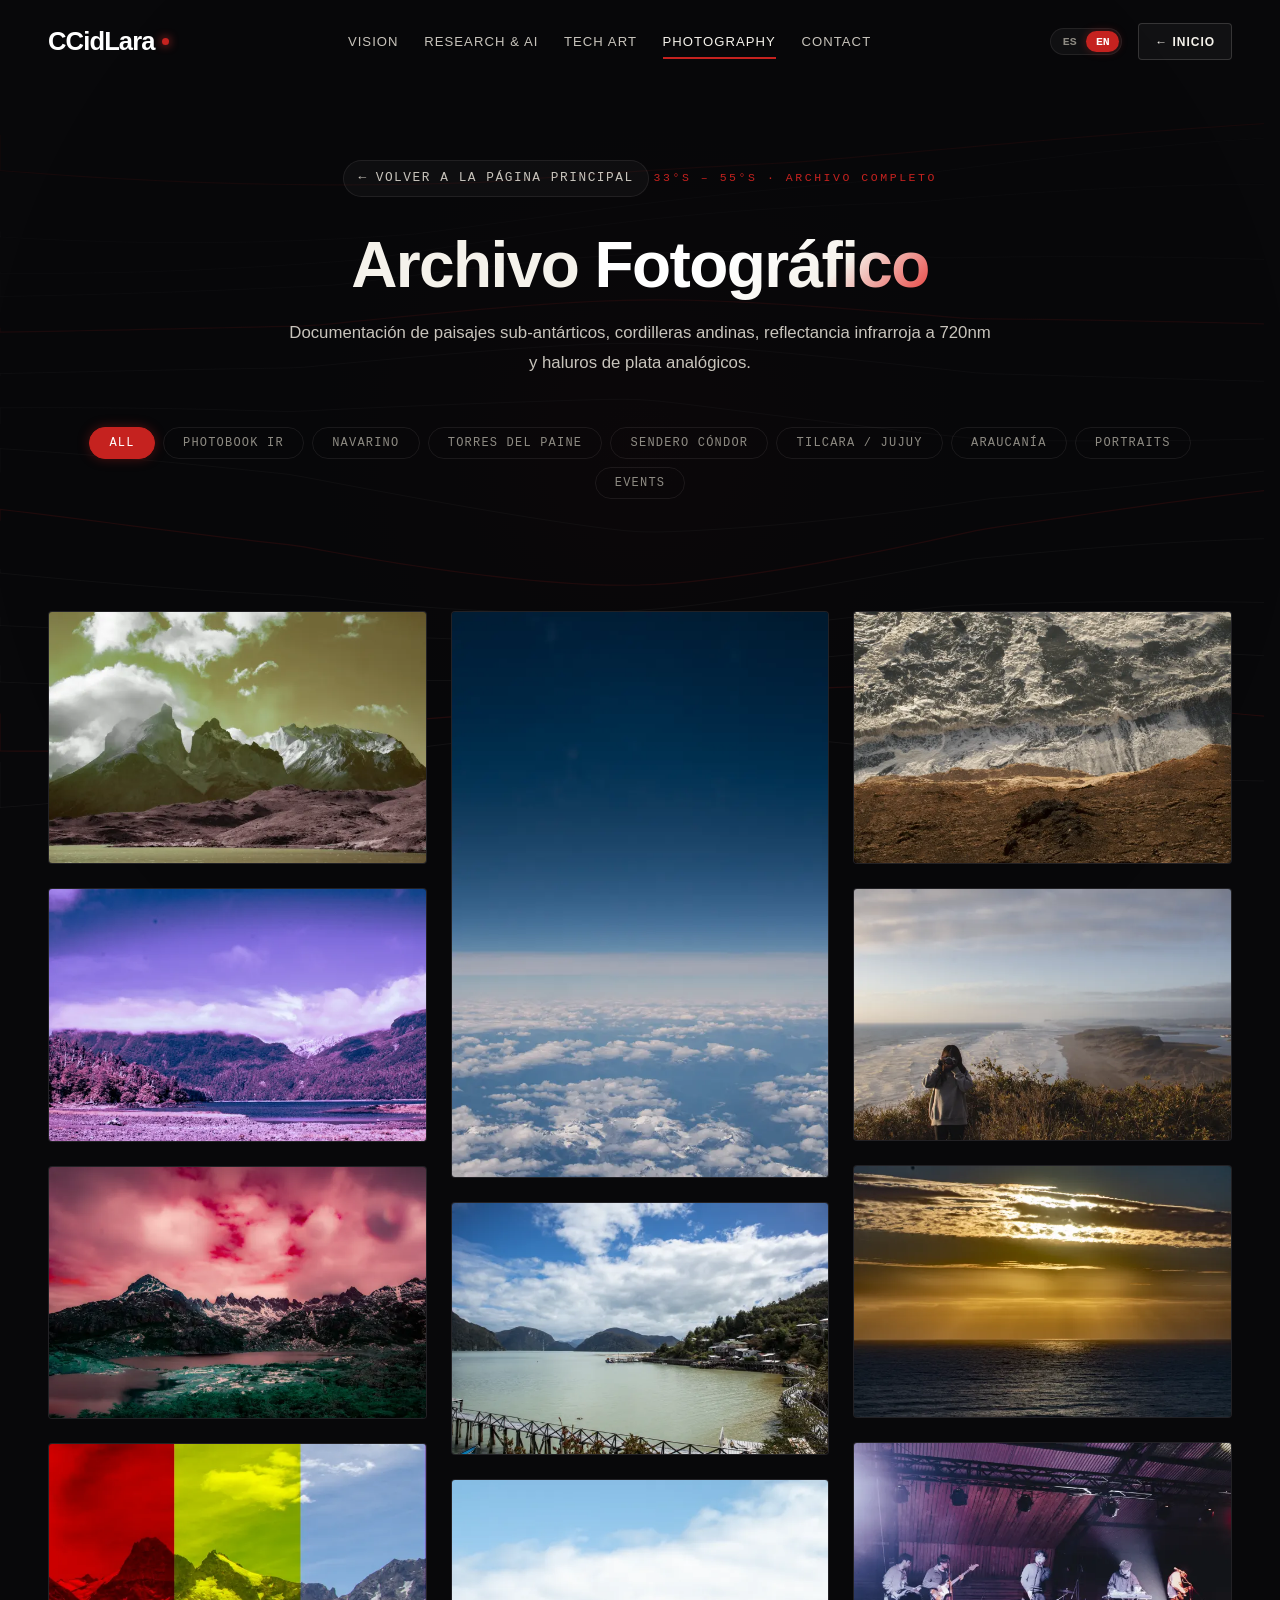
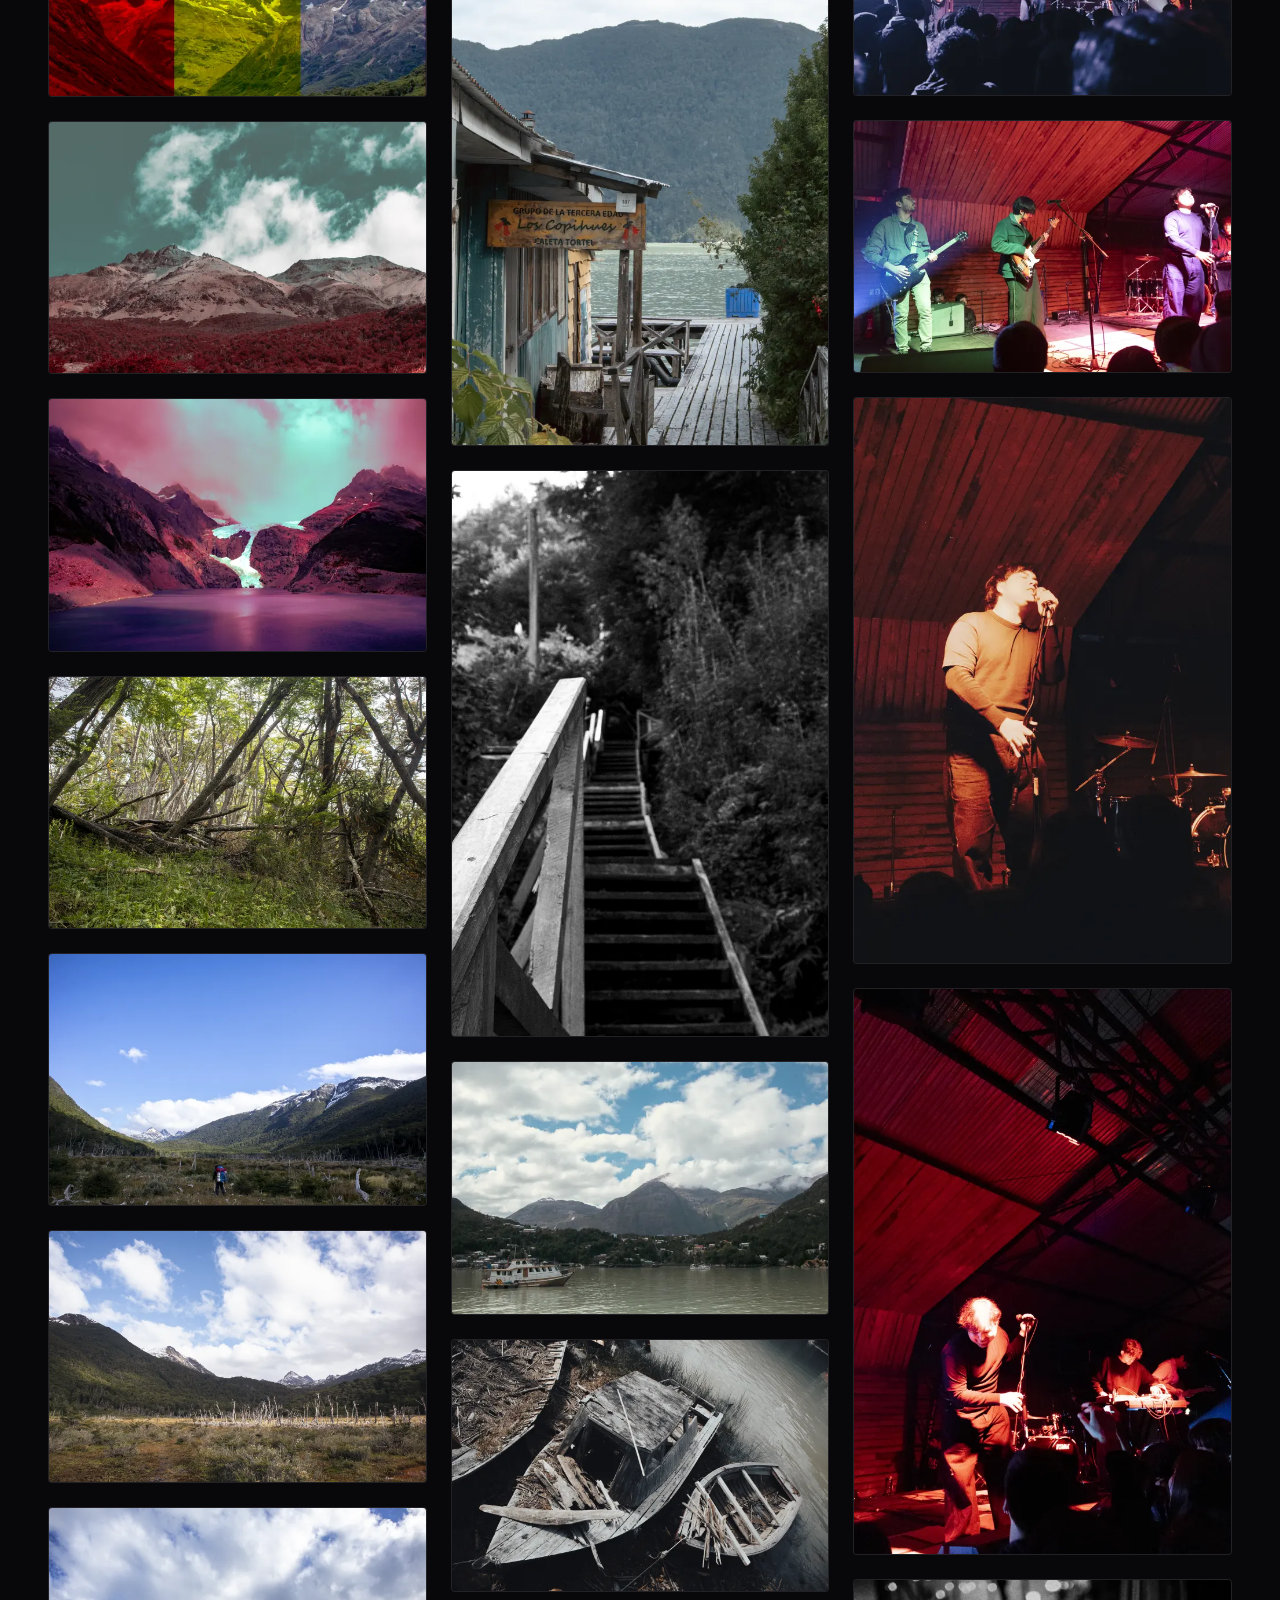
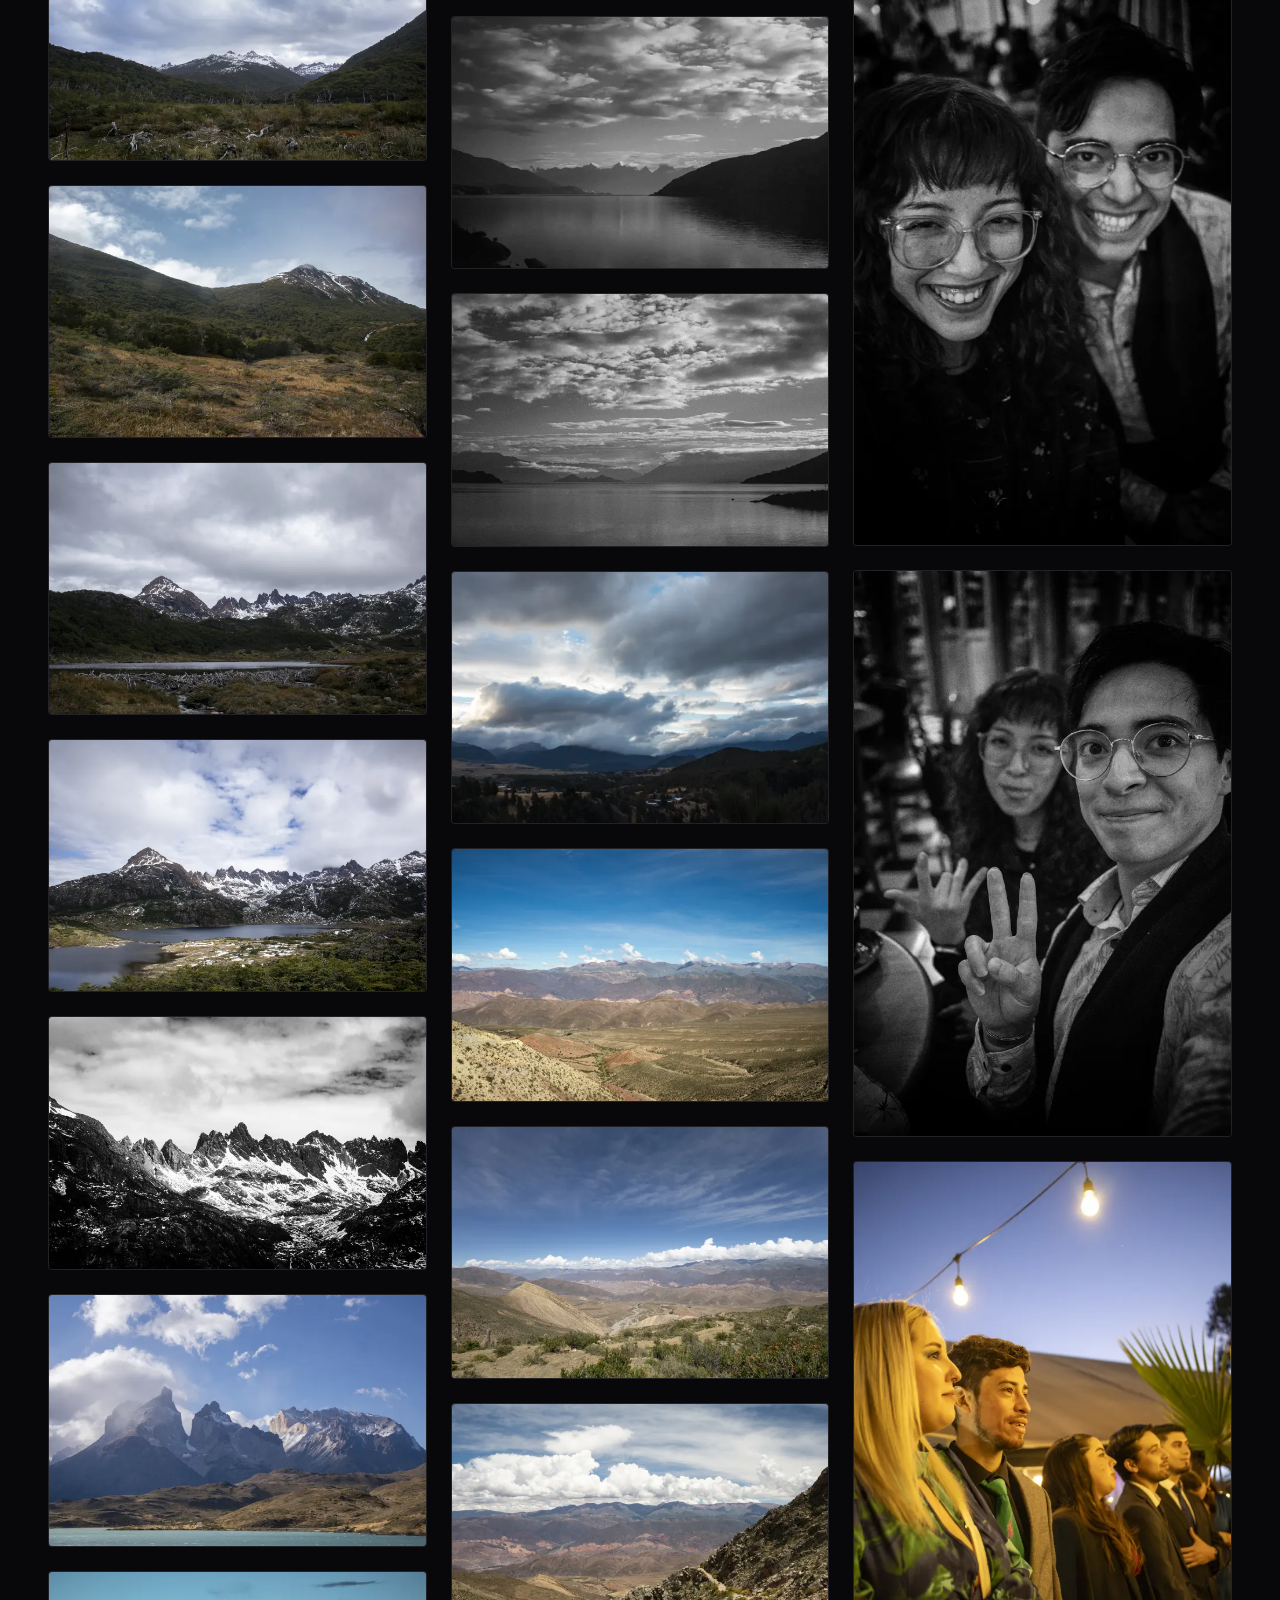
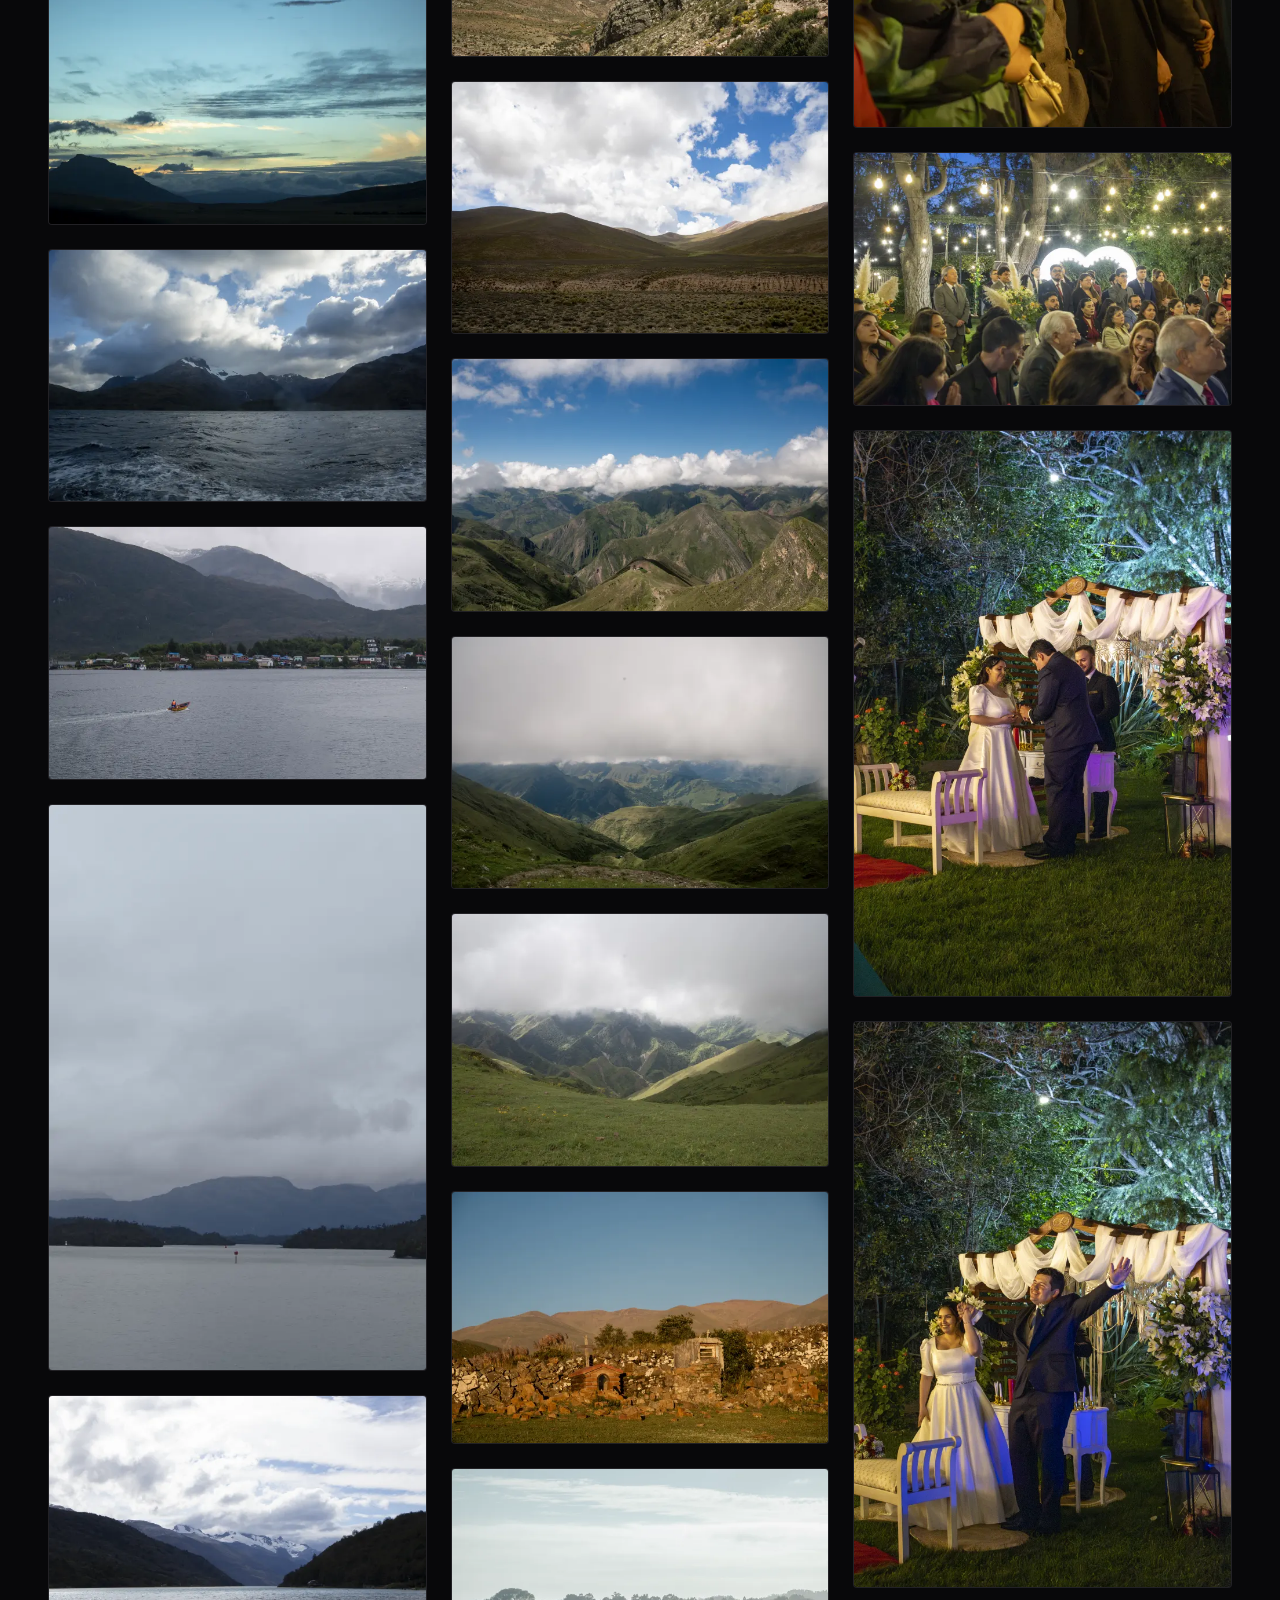
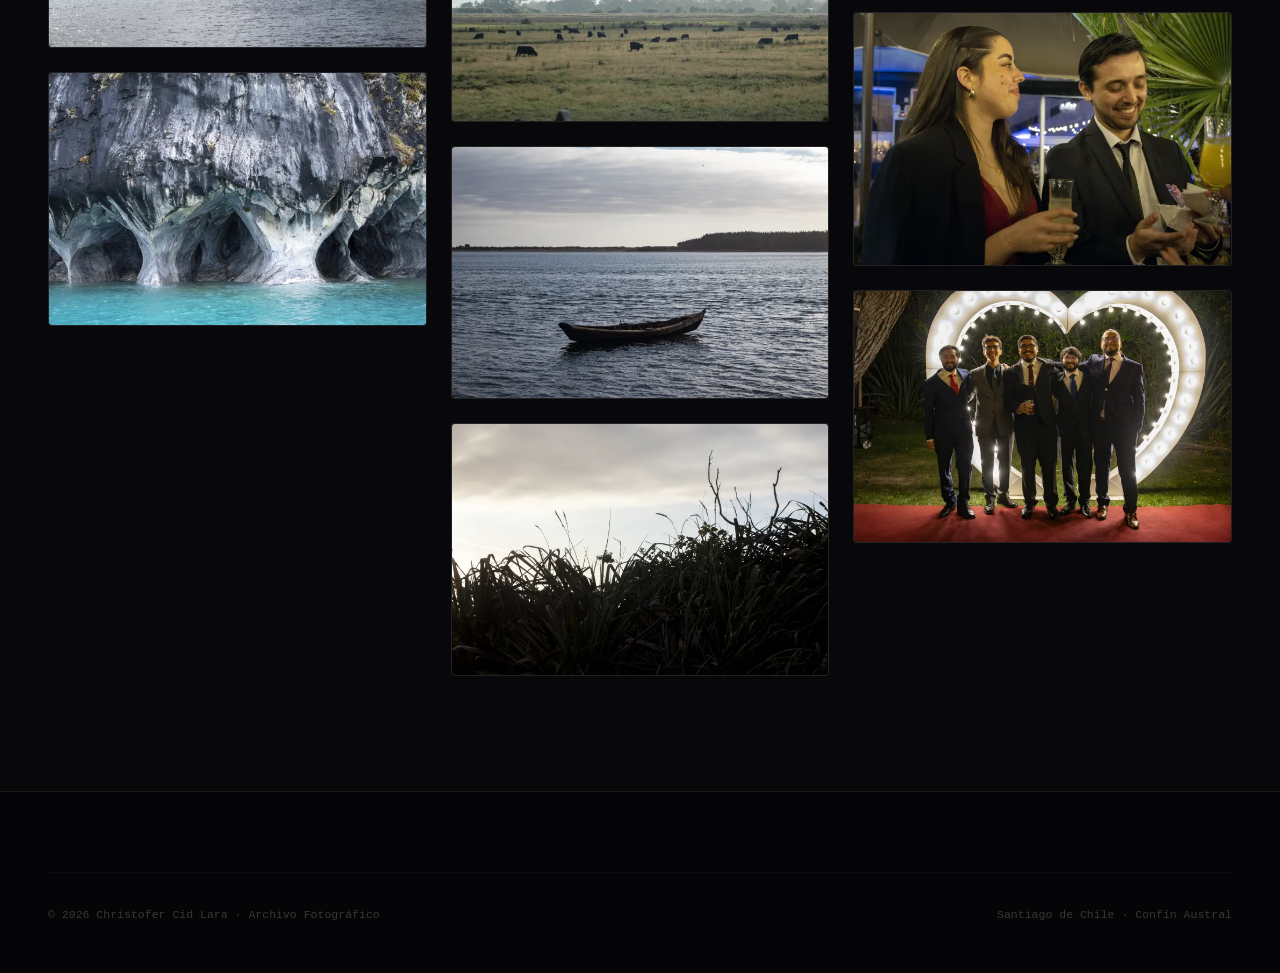
==== commit fcd009b6: "feat: reboot GSAP effects engine, Syne typography, 7-travel portfolio & photobook release" ====
--- a/photo.html
+++ b/photo.html
@@ -99,11 +99,14 @@
         <!-- Category Filters -->
         <div class="gallery-controls" style="margin-top:3rem;">
           <button type="button" class="filter-btn active" data-filter="all" data-i18n="filterAll">Todas</button>
-          <button type="button" class="filter-btn" data-filter="patagonia" data-i18n="filterPatagonia">Magallanes &amp; Patagonia</button>
-          <button type="button" class="filter-btn" data-filter="navarino" data-i18n="filterNavarino">Dientes de Navarino</button>
-          <button type="button" class="filter-btn" data-filter="araucania" data-i18n="filterAraucania">Araucanía Andina</button>
-          <button type="button" class="filter-btn" data-filter="argentina" data-i18n="filterArgentina">Noroeste Argentino</button>
-          <button type="button" class="filter-btn" data-filter="infrared" data-i18n="filterInfrared">Infrarrojo (IR)</button>
+          <button type="button" class="filter-btn" data-filter="photobook" data-i18n="filterPhotobook">Fotolibro IR</button>
+          <button type="button" class="filter-btn" data-filter="navarino" data-i18n="filterNavarino">Navarino</button>
+          <button type="button" class="filter-btn" data-filter="torres-del-paine" data-i18n="filterPaine">Torres del Paine</button>
+          <button type="button" class="filter-btn" data-filter="sendero-condor" data-i18n="filterCondor">Sendero Cóndor</button>
+          <button type="button" class="filter-btn" data-filter="tilcara-jujuy" data-i18n="filterTilcara">Tilcara / Jujuy</button>
+          <button type="button" class="filter-btn" data-filter="araucania" data-i18n="filterAraucania">Araucanía</button>
+          <button type="button" class="filter-btn" data-filter="portraits" data-i18n="filterPortraits">Retratos</button>
+          <button type="button" class="filter-btn" data-filter="events" data-i18n="filterEvents">Eventos</button>
         </div>
 
       </div>
--- a/css/styles.css
+++ b/css/styles.css
@@ -4,7 +4,29 @@
    Palette: Obsidian Black (#08080a), Warm Bone (#f5f2eb), Crimson Red (#c5221f)
    ========================================================================== */
 
-@import url('https://fonts.googleapis.com/css2?family=Cormorant+Garamond:ital,wght@0,300;0,400;0,600;0,700;1,400;1,600&family=Plus+Jakarta+Sans:wght@300;400;500;600;700&family=JetBrains+Mono:wght@300;400;500&display=swap');
+/* ── Scroll-morph elements ─────────────────────────────────────────────── */
+/* The flying title and particle canvas are injected by effects.js.
+   These rules prevent a flash of un-styled content. */
+#morph-fly-title,
+#morph-particles-canvas {
+  pointer-events: none;
+  user-select: none;
+  /* opacity controlled entirely by JS — start hidden */
+  opacity: 0;
+}
+
+/* Give the navbar brand will-change so GPU composites it for free */
+.brand-logo {
+  will-change: opacity, transform;
+}
+
+/* Give the hero title elements will-change for the morph */
+.title-compressed,
+.title-full-name {
+  will-change: opacity, transform;
+}
+
+@import url('https://fonts.googleapis.com/css2?family=Cinzel:wght@500;600;700;800&family=Syne:wght@700;800&family=Plus+Jakarta+Sans:wght@300;400;500;600;700&family=JetBrains+Mono:wght@300;400;500&display=swap');
 
 :root {
   /* Color Palette */
@@ -28,8 +50,11 @@
   --border-medium: rgba(245, 242, 235, 0.16);
   --border-red: rgba(197, 34, 31, 0.4);
 
-  /* Typography */
-  --font-serif: 'Cormorant Garamond', Georgia, serif;
+  /* Typography — Authorial Signature System */
+  --font-brand: 'Syne', -apple-system, BlinkMacSystemFont, sans-serif;
+  --font-display: 'Syne', -apple-system, BlinkMacSystemFont, sans-serif;
+  --font-hero-spaced: 'Cinzel', Georgia, serif;
+  --font-serif: 'Cinzel', Georgia, serif;
   --font-sans: 'Plus Jakarta Sans', -apple-system, BlinkMacSystemFont, sans-serif;
   --font-mono: 'JetBrains Mono', monospace;
 
@@ -148,13 +173,13 @@
 .brand-logo {
   display: inline-flex;
   align-items: center;
-  gap: 0.6rem;
+  gap: 0.45rem;
   text-decoration: none;
-  color: var(--color-bone);
-  font-family: var(--font-serif);
-  font-size: 1.65rem;
-  font-weight: 700;
-  letter-spacing: 0.06em;
+  color: #ffffff;
+  font-family: var(--font-brand);
+  font-size: 1.6rem;
+  font-weight: 800;
+  letter-spacing: -0.035em;
   transition: transform 0.3s ease, opacity 0.3s ease;
 }
 
@@ -413,10 +438,10 @@
 
 /* State 1: Full Spaced Name */
 .title-full-name {
-  font-family: var(--font-serif);
-  font-size: clamp(2rem, 5.2vw, 4.4rem);
-  font-weight: 300;
-  letter-spacing: 0.22em;
+  font-family: var(--font-hero-spaced);
+  font-size: clamp(1.6rem, 4.2vw, 3.4rem);
+  font-weight: 600;
+  letter-spacing: 0.35em;
   text-transform: uppercase;
   color: var(--color-bone);
   white-space: nowrap;
@@ -428,19 +453,19 @@
 
 /* State 2: Compressed CCidLara */
 .title-compressed {
-  font-family: var(--font-serif);
-  font-size: clamp(3.2rem, 8vw, 6.8rem);
-  font-weight: 700;
-  letter-spacing: 0.04em;
+  font-family: var(--font-brand);
+  font-size: clamp(3.4rem, 9.5vw, 7.5rem);
+  font-weight: 800;
+  letter-spacing: -0.04em;
   color: #ffffff;
   opacity: 0;
   transform: scale(0.85);
   position: absolute;
   transition: all 1.1s cubic-bezier(0.19, 1, 0.22, 1);
-  background: linear-gradient(135deg, #ffffff 40%, var(--color-bone) 70%, var(--color-red-bright) 100%);
+  background: linear-gradient(135deg, #ffffff 20%, var(--color-bone) 55%, var(--color-red-bright) 100%);
   -webkit-background-clip: text;
   -webkit-text-fill-color: transparent;
-  filter: drop-shadow(0 4px 20px rgba(197, 34, 31, 0.3));
+  filter: drop-shadow(0 4px 30px rgba(197, 34, 31, 0.45));
 }
 
 /* Animation trigger class added by JS */
@@ -705,18 +730,22 @@
 }
 
 .section-title {
-  font-family: var(--font-serif);
+  font-family: var(--font-display);
   font-size: clamp(2.2rem, 4.2vw, 3.6rem);
-  font-weight: 400;
+  font-weight: 700;
   line-height: 1.15;
-  letter-spacing: 0.02em;
+  letter-spacing: -0.025em;
   color: var(--color-bone);
 }
 
 .section-title em {
-  font-style: italic;
-  font-weight: 300;
+  font-family: 'Syne', var(--font-display);
+  font-style: normal;
+  font-weight: 800;
   color: #ffffff;
+  background: linear-gradient(135deg, #ffffff 40%, var(--color-bone) 70%, var(--color-red-bright) 100%);
+  -webkit-background-clip: text;
+  -webkit-text-fill-color: transparent;
 }
 
 .section-lead {
@@ -1168,9 +1197,118 @@
   margin-bottom: 1.5rem;
 }
 
-/* ==========================================================================
-   Section 5: Photography Portfolio (Masonry & Lightbox)
-   ========================================================================== */
+/* ── Featured Photobook Showcase ─────────────────────────────────────────── */
+.photobook-featured-card {
+  display: grid;
+  grid-template-columns: 1.1fr 1fr;
+  gap: 3.5rem;
+  align-items: center;
+  background: linear-gradient(135deg, rgba(18, 18, 24, 0.9) 0%, rgba(12, 12, 16, 0.8) 100%);
+  border: 1px solid var(--border-subtle);
+  border-radius: var(--radius-lg);
+  padding: 3rem;
+  margin-bottom: 4.5rem;
+  box-shadow: 0 30px 60px rgba(0, 0, 0, 0.6);
+  position: relative;
+  overflow: hidden;
+}
+
+.photobook-featured-card::before {
+  content: '';
+  position: absolute;
+  top: 0;
+  left: 0;
+  width: 100%;
+  height: 2px;
+  background: linear-gradient(90deg, transparent, var(--color-red), transparent);
+}
+
+.photobook-visual {
+  position: relative;
+  display: flex;
+  justify-content: center;
+  perspective: 1200px;
+}
+
+.photobook-spread-img {
+  width: 100%;
+  max-width: 520px;
+  border-radius: var(--radius-md);
+  box-shadow: 0 20px 45px rgba(0, 0, 0, 0.8), 0 0 30px rgba(197, 34, 31, 0.15);
+  border: 1px solid var(--border-medium);
+  transition: transform 0.6s var(--transition);
+}
+
+.photobook-visual:hover .photobook-spread-img {
+  transform: scale(1.02) rotate(-0.5deg);
+}
+
+.photobook-badge-spec {
+  position: absolute;
+  bottom: -12px;
+  right: 16px;
+  background: rgba(8, 8, 10, 0.95);
+  border: 1px solid var(--border-red);
+  padding: 0.35rem 0.85rem;
+  border-radius: 16px;
+  font-family: var(--font-mono);
+  font-size: 0.7rem;
+  letter-spacing: 0.15em;
+  color: var(--color-red-bright);
+}
+
+.photobook-info {
+  display: flex;
+  flex-direction: column;
+  gap: 1.25rem;
+}
+
+.photobook-meta {
+  font-family: var(--font-mono);
+  font-size: 0.72rem;
+  letter-spacing: 0.22em;
+  text-transform: uppercase;
+  color: var(--color-red-bright);
+}
+
+.photobook-title {
+  font-family: var(--font-brand);
+  font-size: clamp(2rem, 3.4vw, 3rem);
+  font-weight: 800;
+  line-height: 1.15;
+  color: #ffffff;
+}
+
+.photobook-subtitle {
+  font-family: var(--font-serif);
+  font-style: italic;
+  font-size: 1.1rem;
+  color: var(--color-bone);
+  margin-top: -0.5rem;
+}
+
+.photobook-synopsis {
+  font-size: 0.95rem;
+  line-height: 1.75;
+  color: var(--color-bone-muted);
+}
+
+.photobook-actions {
+  display: flex;
+  align-items: center;
+  gap: 1rem;
+  flex-wrap: wrap;
+  margin-top: 0.5rem;
+}
+
+@media (max-width: 900px) {
+  .photobook-featured-card {
+    grid-template-columns: 1fr;
+    gap: 2.5rem;
+    padding: 2rem 1.5rem;
+  }
+}
+
 .gallery-controls {
   display: flex;
   justify-content: center;
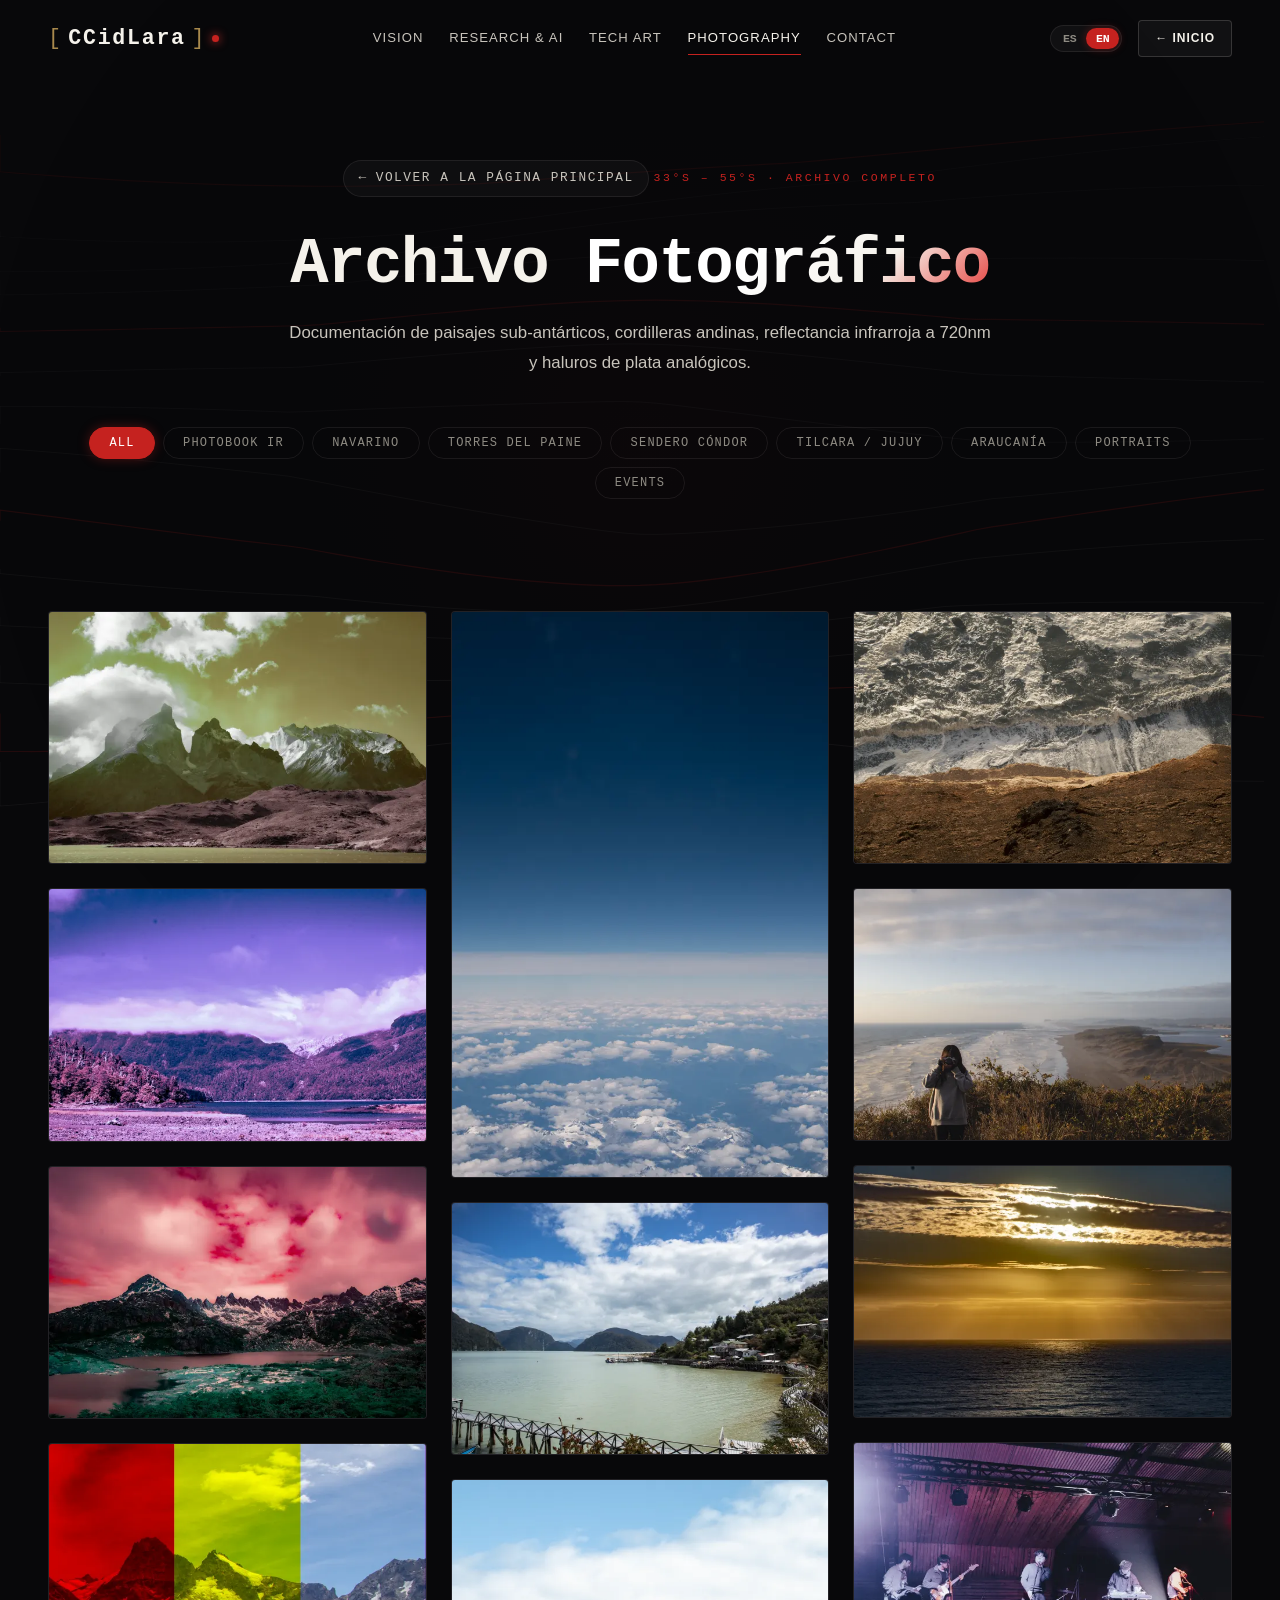
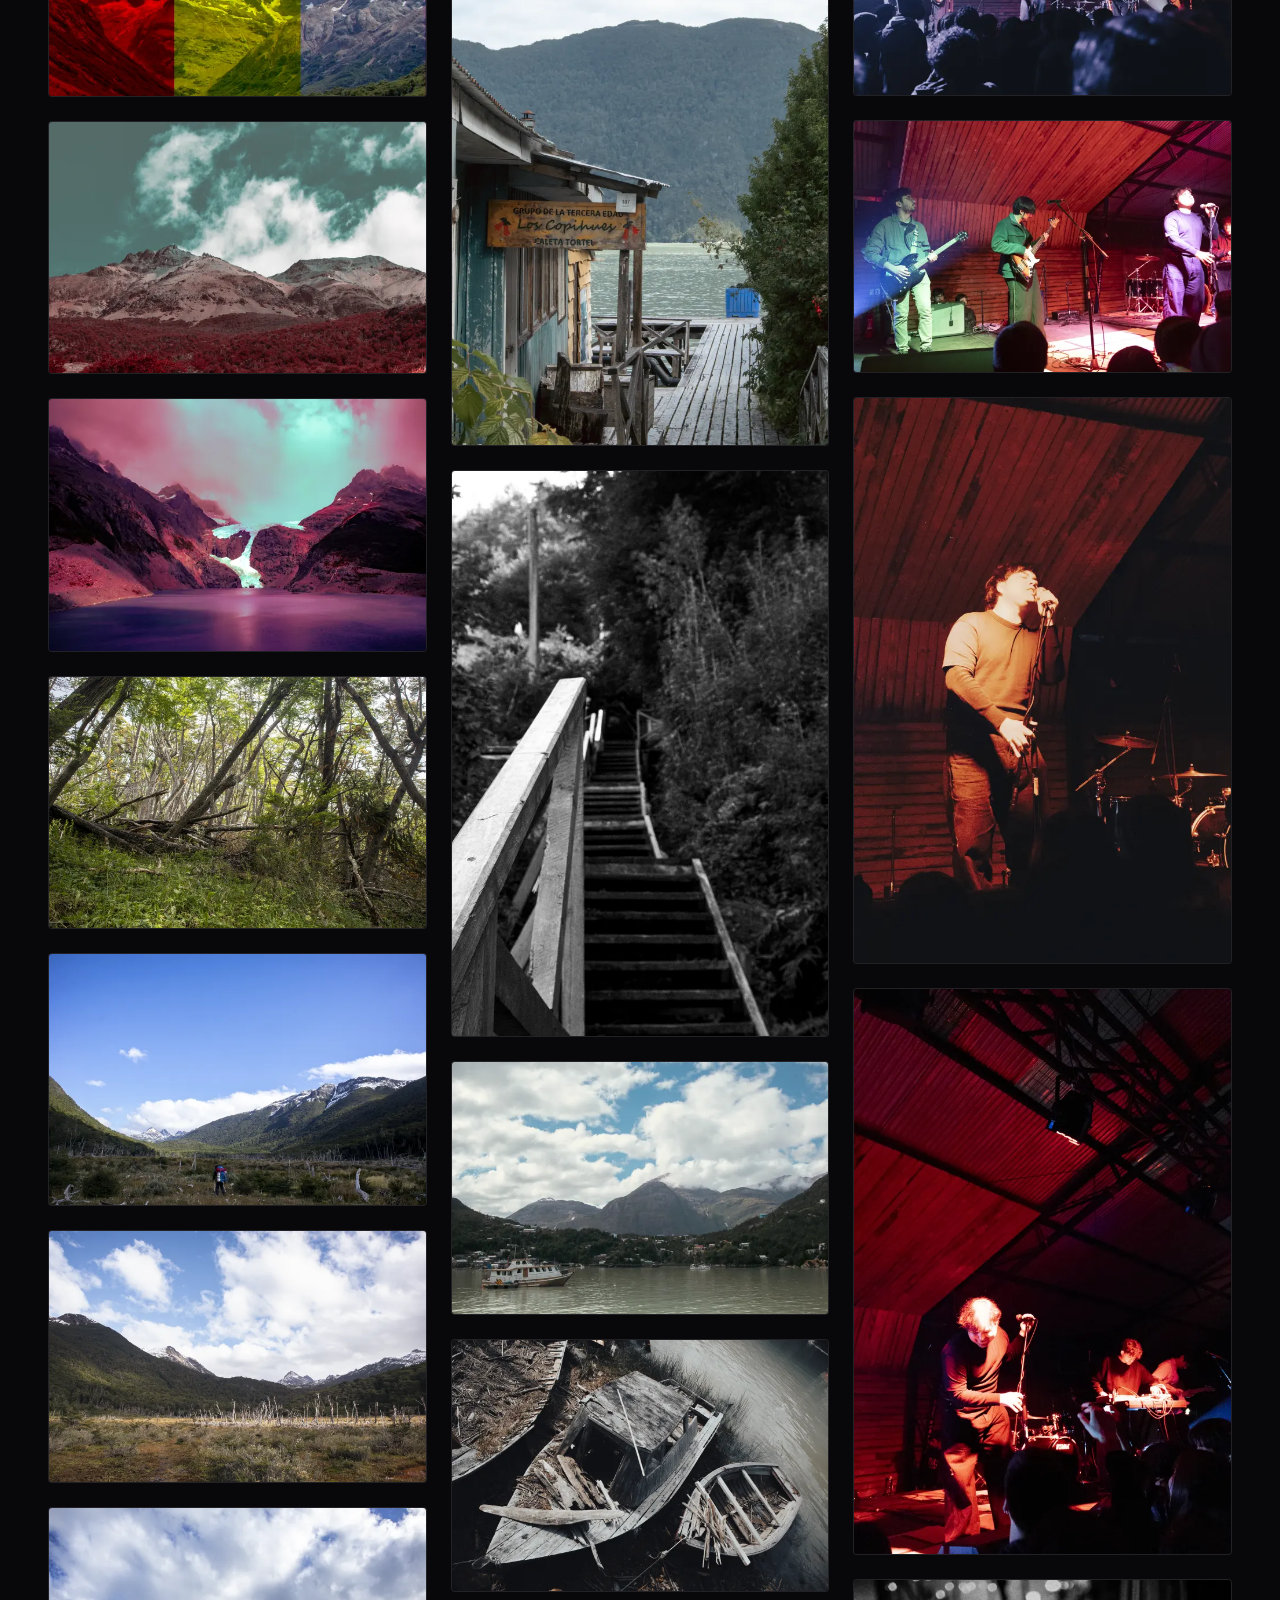
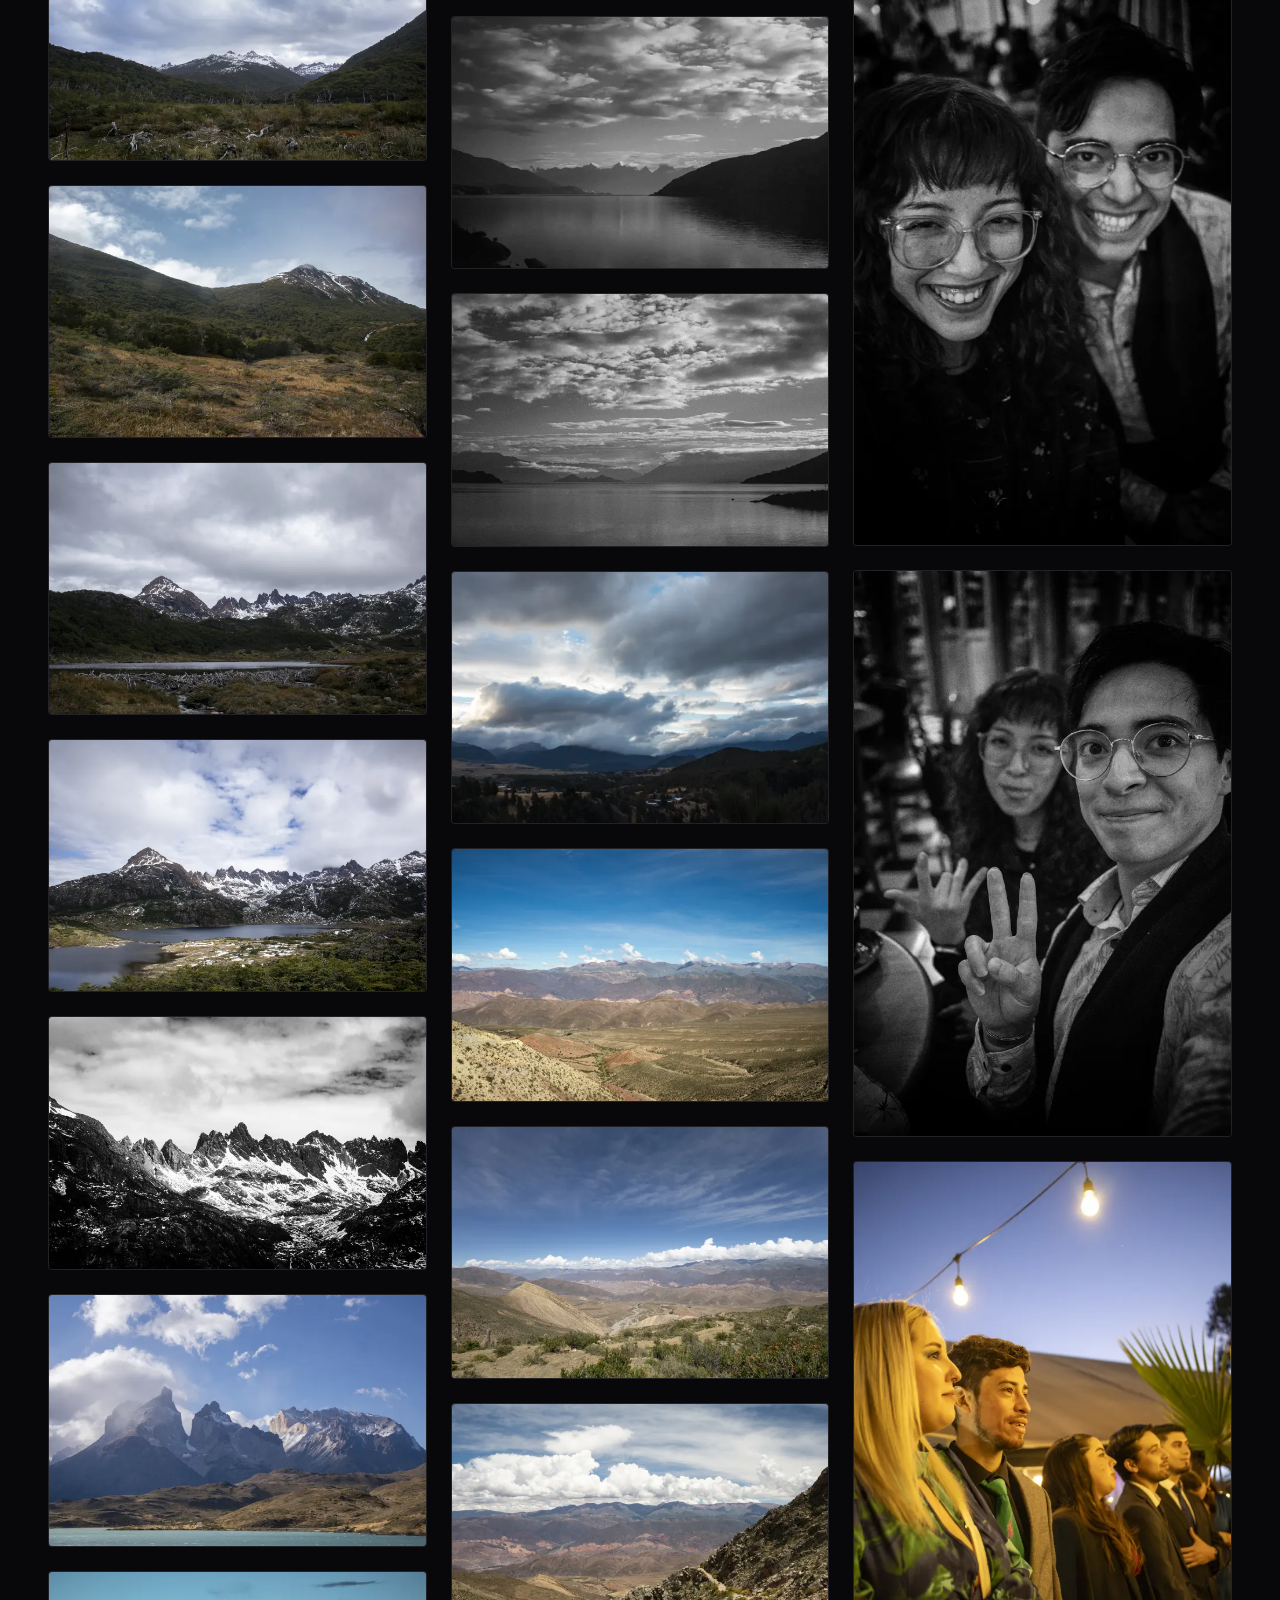
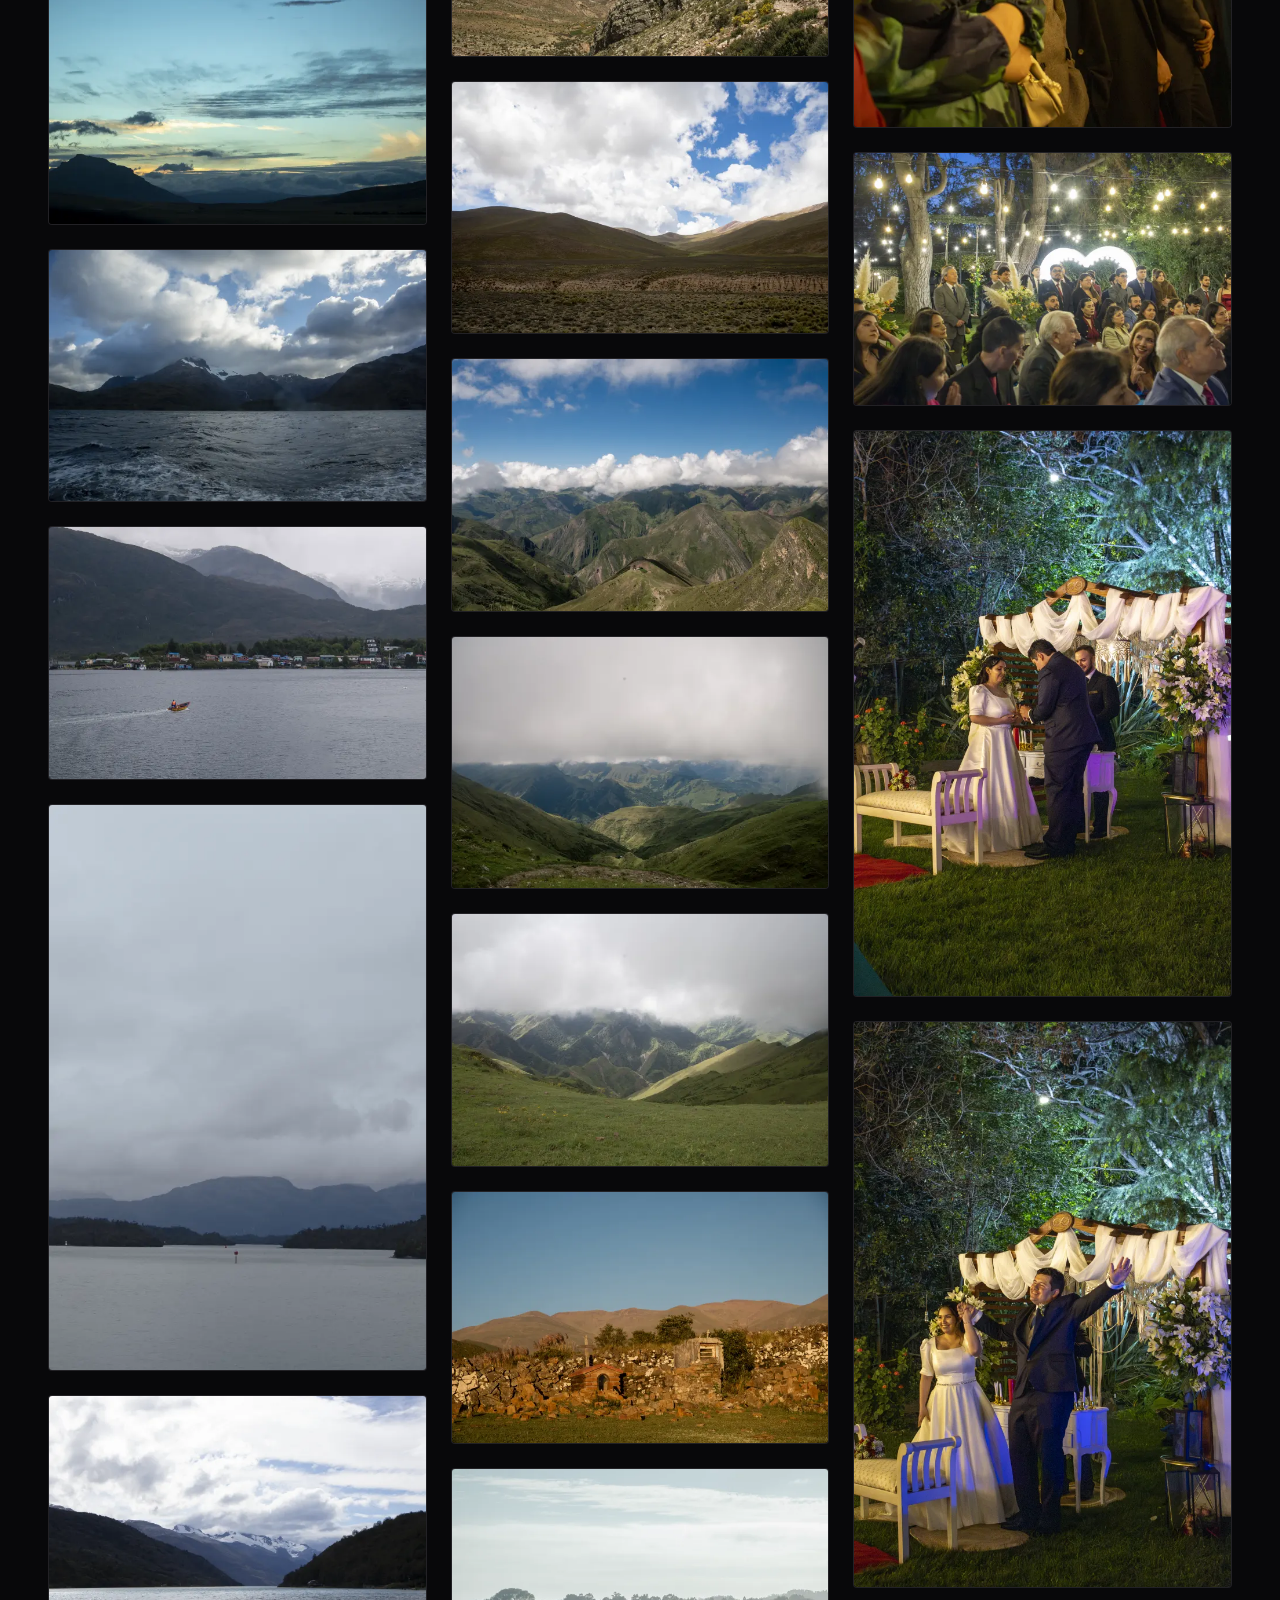
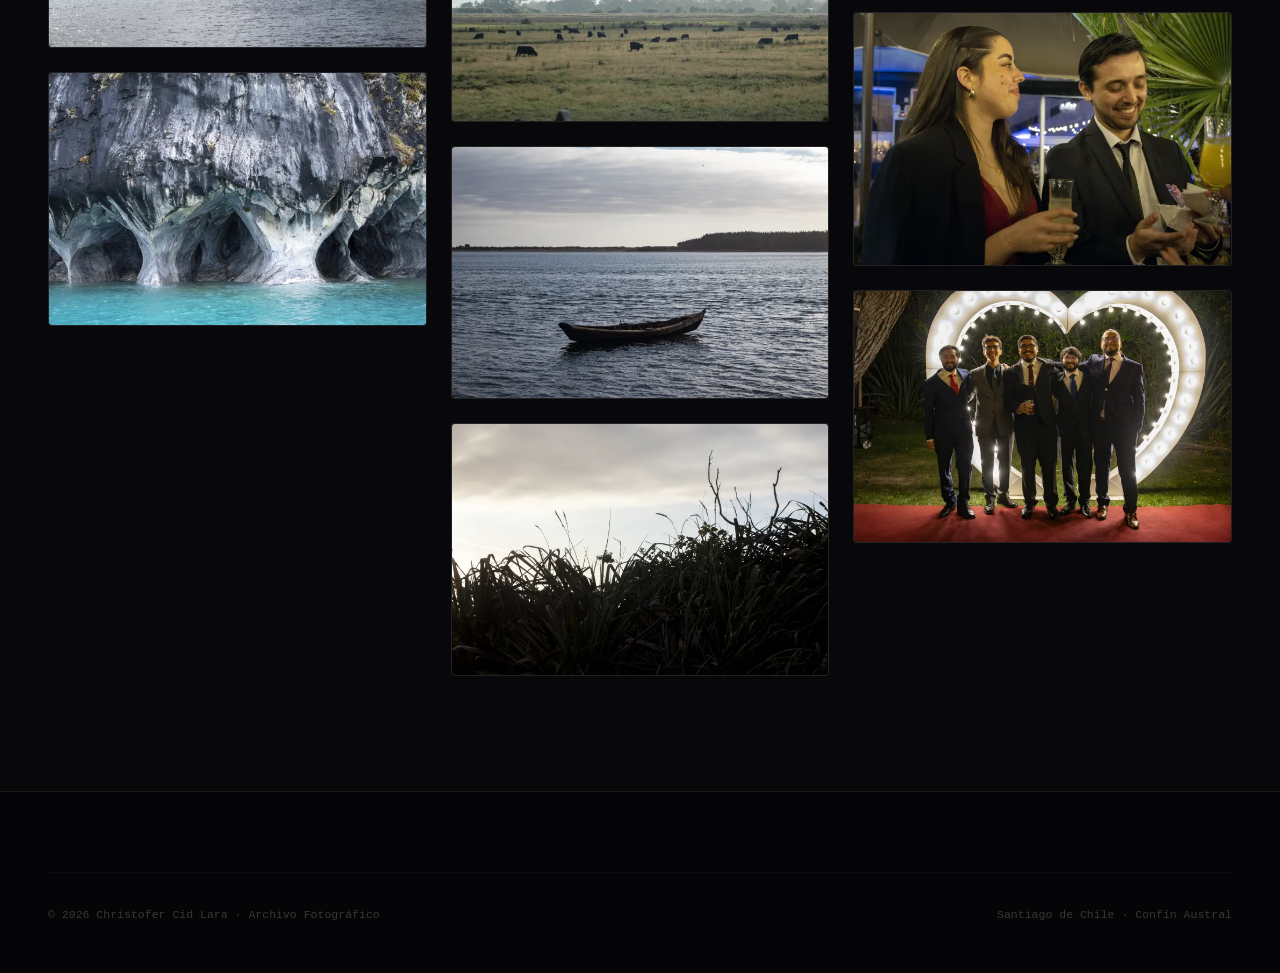
==== commit a4fd7f89: "feat(monograph): authorial de-AI copy, typewriter typography, gold decorators, and p5.js Lieb photon" ====
--- a/photo.html
+++ b/photo.html
@@ -55,7 +55,7 @@
   <header class="site-header scrolled">
     <div class="container header-inner">
       <a href="index.html" class="brand-logo">
-        <span>CCidLara</span>
+        <span class="brand-bracket">[</span><span>CCidLara</span><span class="brand-bracket">]</span>
         <span class="brand-dot"></span>
       </a>
 
--- a/css/styles.css
+++ b/css/styles.css
@@ -26,10 +26,10 @@
   will-change: opacity, transform;
 }
 
-@import url('https://fonts.googleapis.com/css2?family=Cinzel:wght@500;600;700;800&family=Syne:wght@700;800&family=Plus+Jakarta+Sans:wght@300;400;500;600;700&family=JetBrains+Mono:wght@300;400;500&display=swap');
+@import url('https://fonts.googleapis.com/css2?family=Courier+Prime:ital,wght@0,400;0,700;1,400&family=JetBrains+Mono:wght@300;400;500;600&family=Plus+Jakarta+Sans:wght@300;400;500;600&display=swap');
 
 :root {
-  /* Color Palette */
+  /* Color Palette — Obsidian, Bone Paper, Crimson & Antique Gold */
   --bg-primary: #08080a;
   --bg-secondary: #0f0f13;
   --bg-card: rgba(18, 18, 24, 0.75);
@@ -46,15 +46,24 @@
   --color-red-glow: rgba(197, 34, 31, 0.35);
   --color-red-subtle: rgba(197, 34, 31, 0.12);
 
+  /* Antique Monograph Gold & Brass */
+  --color-gold: #c5a059;
+  --color-gold-bright: #e5c158;
+  --color-gold-muted: #8e6e34;
+  --color-gold-glow: rgba(197, 160, 89, 0.25);
+  --border-gold: rgba(197, 160, 89, 0.35);
+  --border-gold-subtle: rgba(197, 160, 89, 0.15);
+
   --border-subtle: rgba(245, 242, 235, 0.08);
   --border-medium: rgba(245, 242, 235, 0.16);
   --border-red: rgba(197, 34, 31, 0.4);
 
-  /* Typography — Authorial Signature System */
-  --font-brand: 'Syne', -apple-system, BlinkMacSystemFont, sans-serif;
-  --font-display: 'Syne', -apple-system, BlinkMacSystemFont, sans-serif;
-  --font-hero-spaced: 'Cinzel', Georgia, serif;
-  --font-serif: 'Cinzel', Georgia, serif;
+  /* Typography — Mechanical Typewriter & Archival Monograph */
+  --font-brand: 'Courier Prime', Courier, monospace;
+  --font-typewriter: 'Courier Prime', Courier, monospace;
+  --font-display: 'Courier Prime', Courier, monospace;
+  --font-hero-spaced: 'Courier Prime', Courier, monospace;
+  --font-serif: 'Courier Prime', Courier, monospace;
   --font-sans: 'Plus Jakarta Sans', -apple-system, BlinkMacSystemFont, sans-serif;
   --font-mono: 'JetBrains Mono', monospace;
 
@@ -169,18 +178,24 @@
   justify-content: space-between;
 }
 
-/* Brand Logo */
+/* Brand Logo — Mechanical Typewriter Stamp */
 .brand-logo {
   display: inline-flex;
   align-items: center;
-  gap: 0.45rem;
+  gap: 0.35rem;
   text-decoration: none;
-  color: #ffffff;
-  font-family: var(--font-brand);
-  font-size: 1.6rem;
-  font-weight: 800;
-  letter-spacing: -0.035em;
+  color: var(--color-bone);
+  font-family: var(--font-typewriter);
+  font-size: 1.35rem;
+  font-weight: 700;
+  letter-spacing: 0.08em;
   transition: transform 0.3s ease, opacity 0.3s ease;
+}
+
+.brand-bracket {
+  color: var(--color-gold);
+  font-weight: 400;
+  opacity: 0.85;
 }
 
 .brand-logo:hover {
@@ -436,12 +451,12 @@
   cursor: pointer;
 }
 
-/* State 1: Full Spaced Name */
+/* State 1: Full Spaced Name — Mechanical Typewriter Strike */
 .title-full-name {
-  font-family: var(--font-hero-spaced);
-  font-size: clamp(1.6rem, 4.2vw, 3.4rem);
-  font-weight: 600;
-  letter-spacing: 0.35em;
+  font-family: var(--font-typewriter);
+  font-size: clamp(1.25rem, 3.2vw, 2.6rem);
+  font-weight: 700;
+  letter-spacing: 0.36em;
   text-transform: uppercase;
   color: var(--color-bone);
   white-space: nowrap;
@@ -449,23 +464,28 @@
   opacity: 1;
   transform: scale(1);
   position: absolute;
-}
-
-/* State 2: Compressed CCidLara */
+  text-shadow: 0 0 1px rgba(245, 242, 235, 0.7), 0 2px 12px rgba(0, 0, 0, 0.85);
+}
+
+/* State 2: Compressed CCidLara — Archival Monogram Stamp */
 .title-compressed {
-  font-family: var(--font-brand);
-  font-size: clamp(3.4rem, 9.5vw, 7.5rem);
-  font-weight: 800;
-  letter-spacing: -0.04em;
-  color: #ffffff;
+  font-family: var(--font-typewriter);
+  font-size: clamp(2.4rem, 6.5vw, 5.2rem);
+  font-weight: 700;
+  letter-spacing: 0.08em;
+  color: var(--color-bone);
   opacity: 0;
-  transform: scale(0.85);
+  transform: scale(0.92);
   position: absolute;
   transition: all 1.1s cubic-bezier(0.19, 1, 0.22, 1);
-  background: linear-gradient(135deg, #ffffff 20%, var(--color-bone) 55%, var(--color-red-bright) 100%);
-  -webkit-background-clip: text;
-  -webkit-text-fill-color: transparent;
-  filter: drop-shadow(0 4px 30px rgba(197, 34, 31, 0.45));
+  text-shadow: 0 0 30px var(--color-gold-glow), 0 4px 18px rgba(0, 0, 0, 0.95);
+}
+
+.title-compressed .stamp-bracket {
+  color: var(--color-gold);
+  font-weight: 400;
+  margin: 0 0.15em;
+  opacity: 0.85;
 }
 
 /* Animation trigger class added by JS */
@@ -790,9 +810,10 @@
   box-shadow: 0 20px 50px rgba(0, 0, 0, 0.6);
 }
 
-.about-portrait-img {
+.about-portrait-img,
+.about-portrait-card canvas {
   width: 100%;
-  aspect-ratio: 4/5;
+  aspect-ratio: 1 / 1;
   object-fit: cover;
   display: block;
   filter: contrast(1.05) brightness(0.95);
@@ -1769,4 +1790,150 @@
   .mobile-menu-btn {
     display: block;
   }
+}
+
+/* ==========================================================================
+   Gold Monograph Decorators & Archival Elements
+   ========================================================================== */
+.gold-rule {
+  height: 1px;
+  background: linear-gradient(90deg, transparent, var(--color-gold), transparent);
+  border: none;
+  margin: 4rem auto;
+  width: 75%;
+  max-width: 650px;
+  position: relative;
+}
+
+.gold-rule::after {
+  content: '◆';
+  position: absolute;
+  top: 50%;
+  left: 50%;
+  transform: translate(-50%, -50%);
+  font-size: 0.65rem;
+  color: var(--color-gold);
+  background: var(--bg-primary);
+  padding: 0 0.6rem;
+}
+
+.archival-badge {
+  display: inline-flex;
+  align-items: center;
+  gap: 0.45rem;
+  font-family: var(--font-mono);
+  font-size: 0.68rem;
+  letter-spacing: 0.16em;
+  text-transform: uppercase;
+  color: var(--color-gold);
+  border: 1px solid var(--border-gold);
+  background: rgba(197, 160, 89, 0.07);
+  padding: 0.3rem 0.8rem;
+  border-radius: 2px;
+}
+
+.monograph-coords {
+  font-family: var(--font-mono);
+  font-size: 0.72rem;
+  letter-spacing: 0.18em;
+  color: var(--color-gold);
+  display: flex;
+  align-items: center;
+  gap: 0.5rem;
+}
+
+/* ==========================================================================
+   Interactive p5.js Generative Optical Lab
+   ========================================================================== */
+.p5-lab-section {
+  position: relative;
+  background: linear-gradient(180deg, #070709 0%, #0d0d12 100%);
+  border-top: 1px solid var(--border-gold-subtle);
+  border-bottom: 1px solid var(--border-gold-subtle);
+  padding: 6rem 0;
+}
+
+.p5-lab-container {
+  display: grid;
+  grid-template-columns: 1.35fr 1fr;
+  gap: 3.5rem;
+  align-items: center;
+  background: rgba(14, 14, 18, 0.92);
+  border: 1px solid var(--border-gold-subtle);
+  border-radius: var(--radius-lg);
+  padding: 3rem;
+  box-shadow: 0 25px 60px rgba(0, 0, 0, 0.75);
+  position: relative;
+}
+
+.p5-canvas-holder {
+  width: 100%;
+  border-radius: var(--radius-md);
+  overflow: hidden;
+  border: 1px solid var(--border-gold);
+  background: #050507;
+  box-shadow: 0 15px 40px rgba(0, 0, 0, 0.8), 0 0 25px rgba(197, 160, 89, 0.12);
+  display: flex;
+  justify-content: center;
+  align-items: center;
+}
+
+.p5-canvas-holder canvas {
+  display: block;
+  width: 100% !important;
+  height: auto !important;
+  cursor: crosshair;
+}
+
+.p5-controls-panel {
+  display: flex;
+  flex-direction: column;
+  gap: 1.4rem;
+}
+
+.p5-control-group {
+  display: flex;
+  flex-direction: column;
+  gap: 0.45rem;
+}
+
+.p5-control-label {
+  display: flex;
+  justify-content: space-between;
+  font-family: var(--font-typewriter);
+  font-size: 0.8rem;
+  color: var(--color-bone);
+  letter-spacing: 0.08em;
+}
+
+.p5-control-val {
+  color: var(--color-gold-bright);
+  font-weight: 700;
+  font-family: var(--font-mono);
+}
+
+.p5-slider {
+  width: 100%;
+  accent-color: var(--color-gold);
+  cursor: pointer;
+}
+
+.p5-telemetry {
+  font-family: var(--font-mono);
+  font-size: 0.72rem;
+  line-height: 1.7;
+  color: var(--color-bone-muted);
+  background: rgba(8, 8, 10, 0.95);
+  border: 1px solid var(--border-subtle);
+  border-radius: var(--radius-sm);
+  padding: 1.1rem 1.3rem;
+  border-left: 2px solid var(--color-gold);
+}
+
+@media (max-width: 960px) {
+  .p5-lab-container {
+    grid-template-columns: 1fr;
+    gap: 2.5rem;
+    padding: 2rem 1.5rem;
+  }
 }
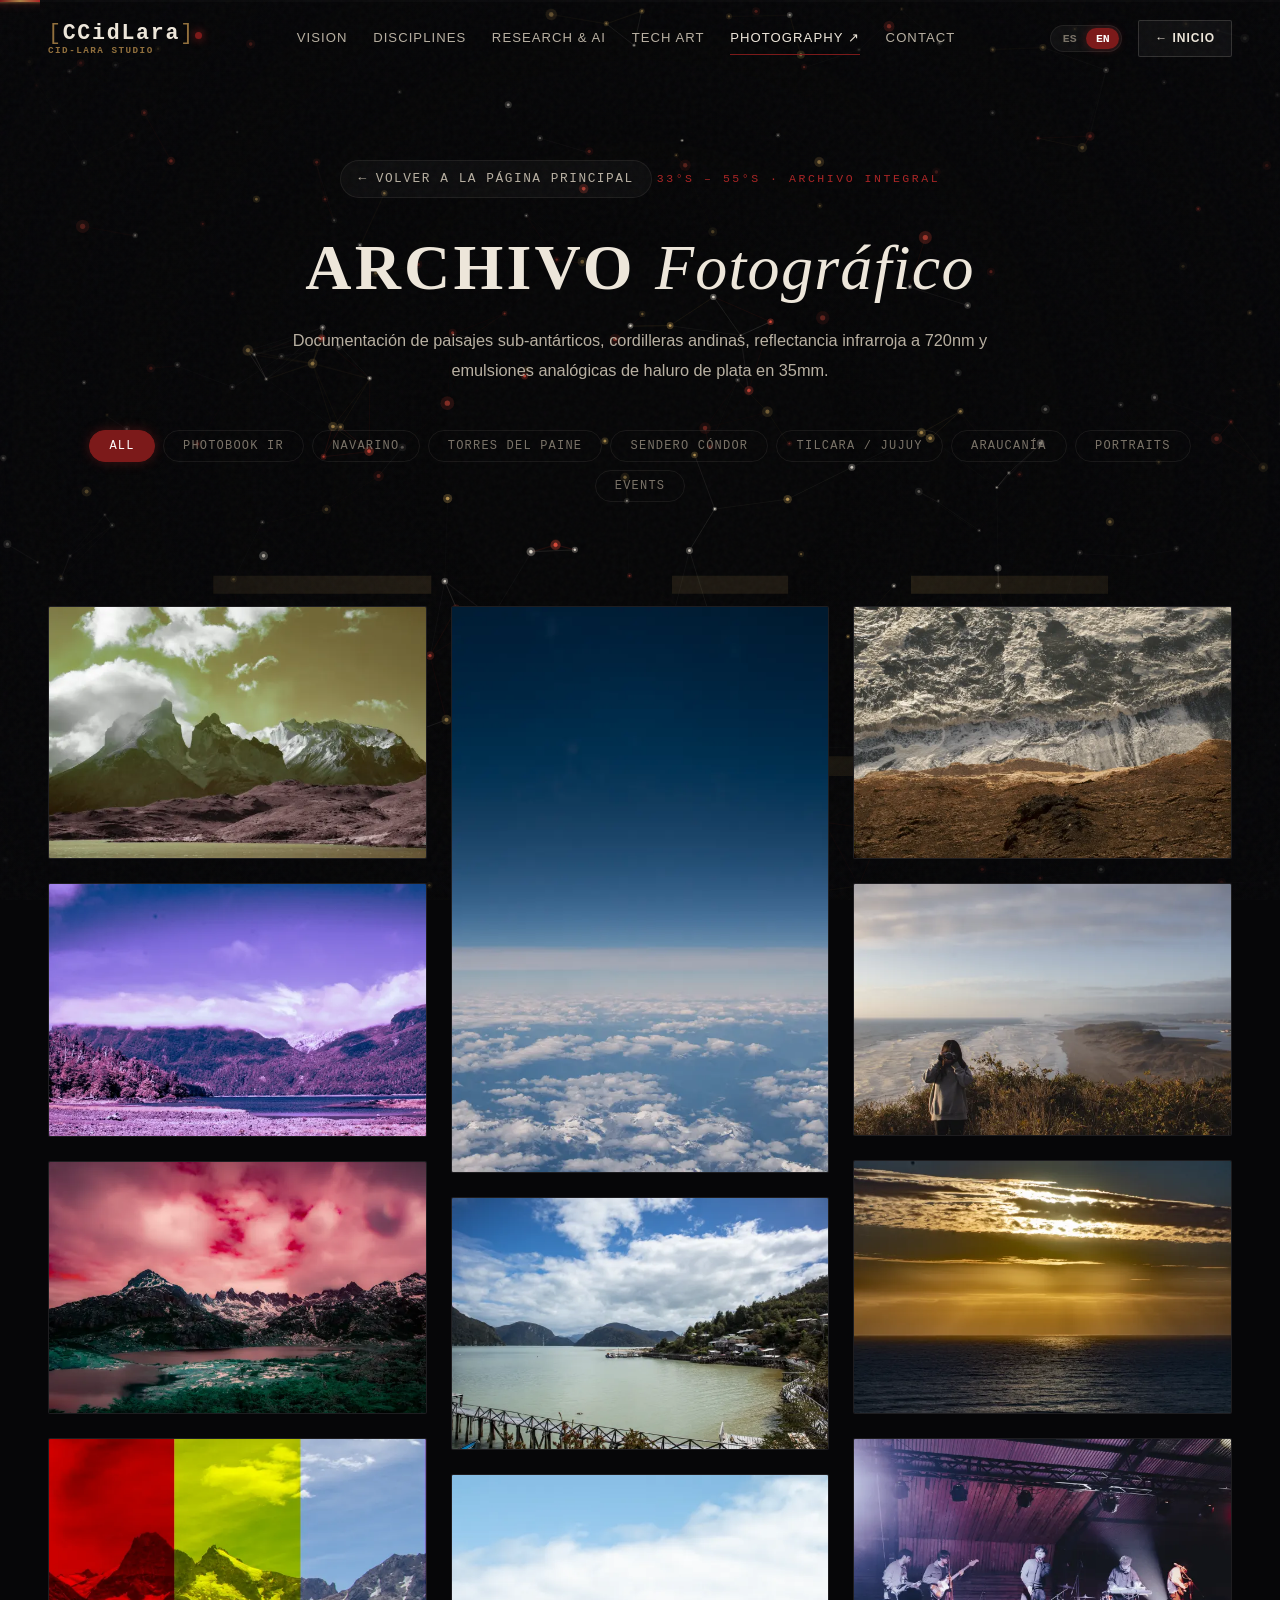
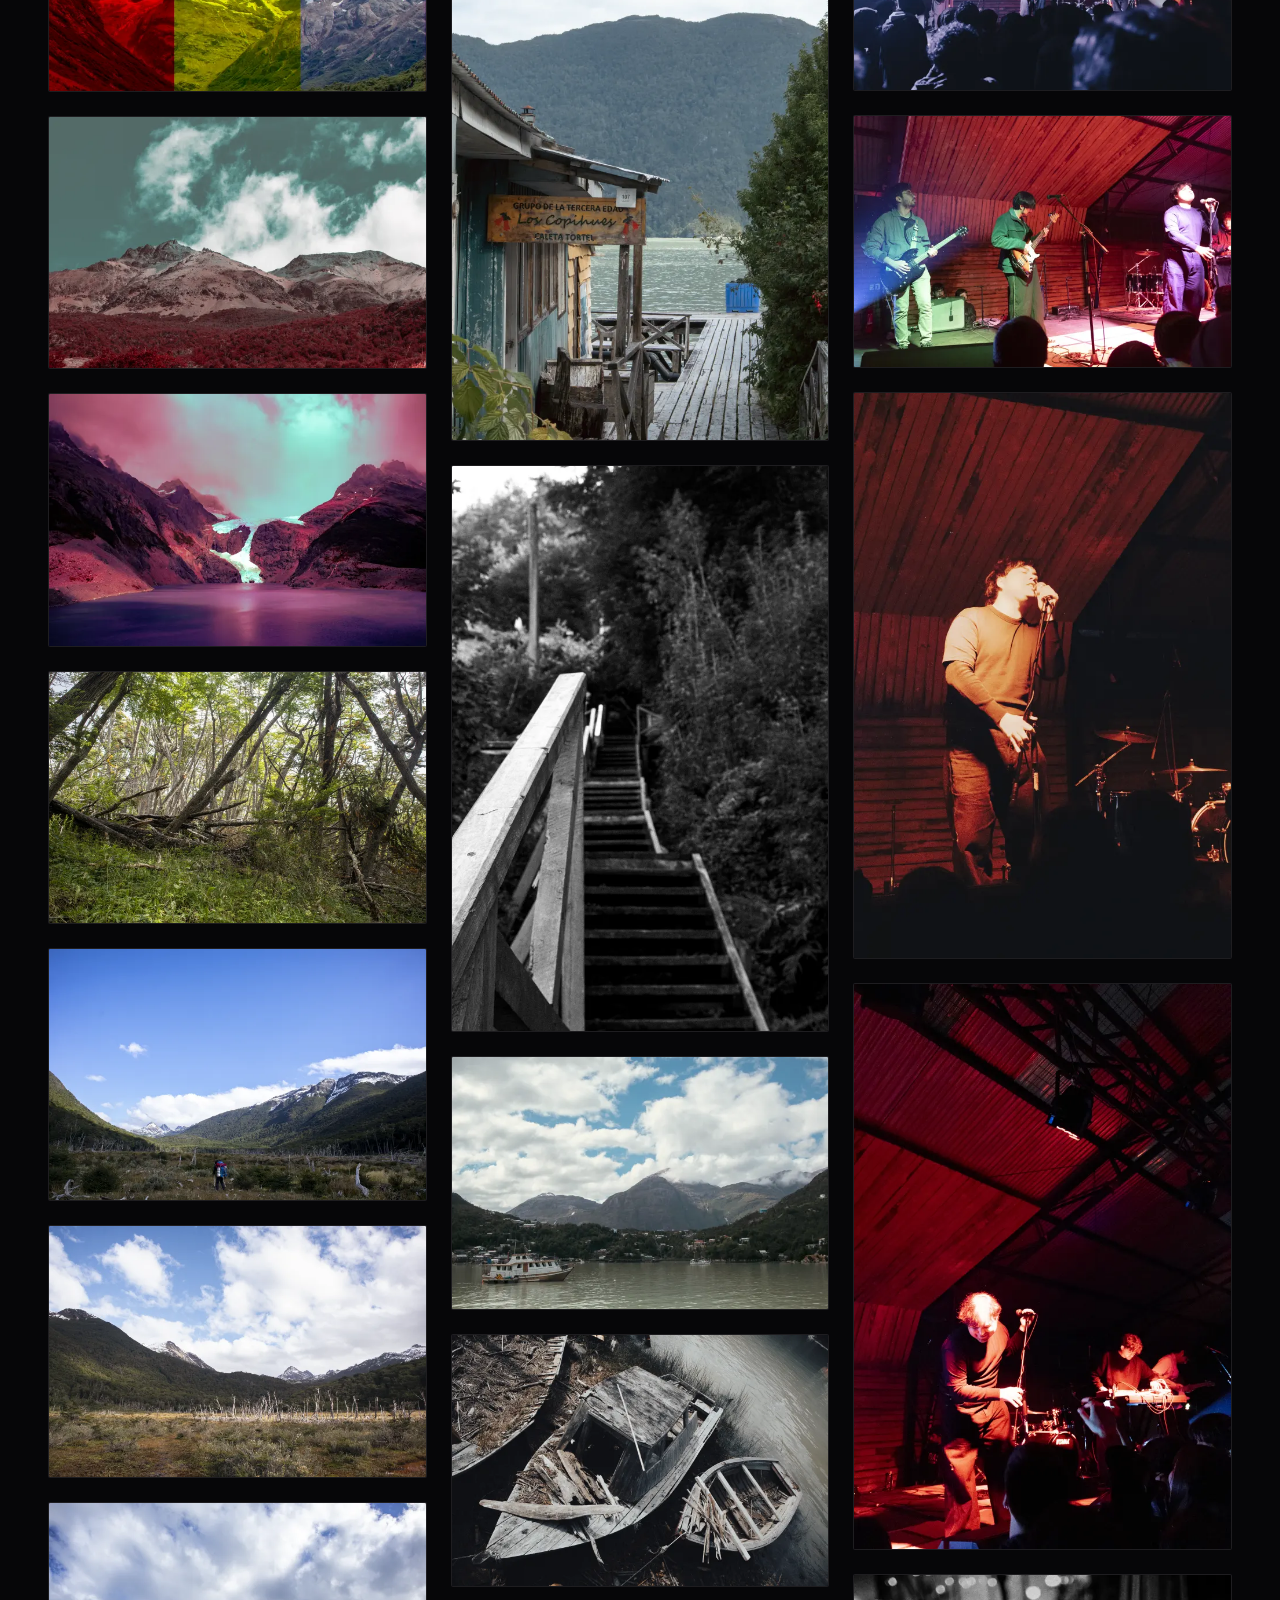
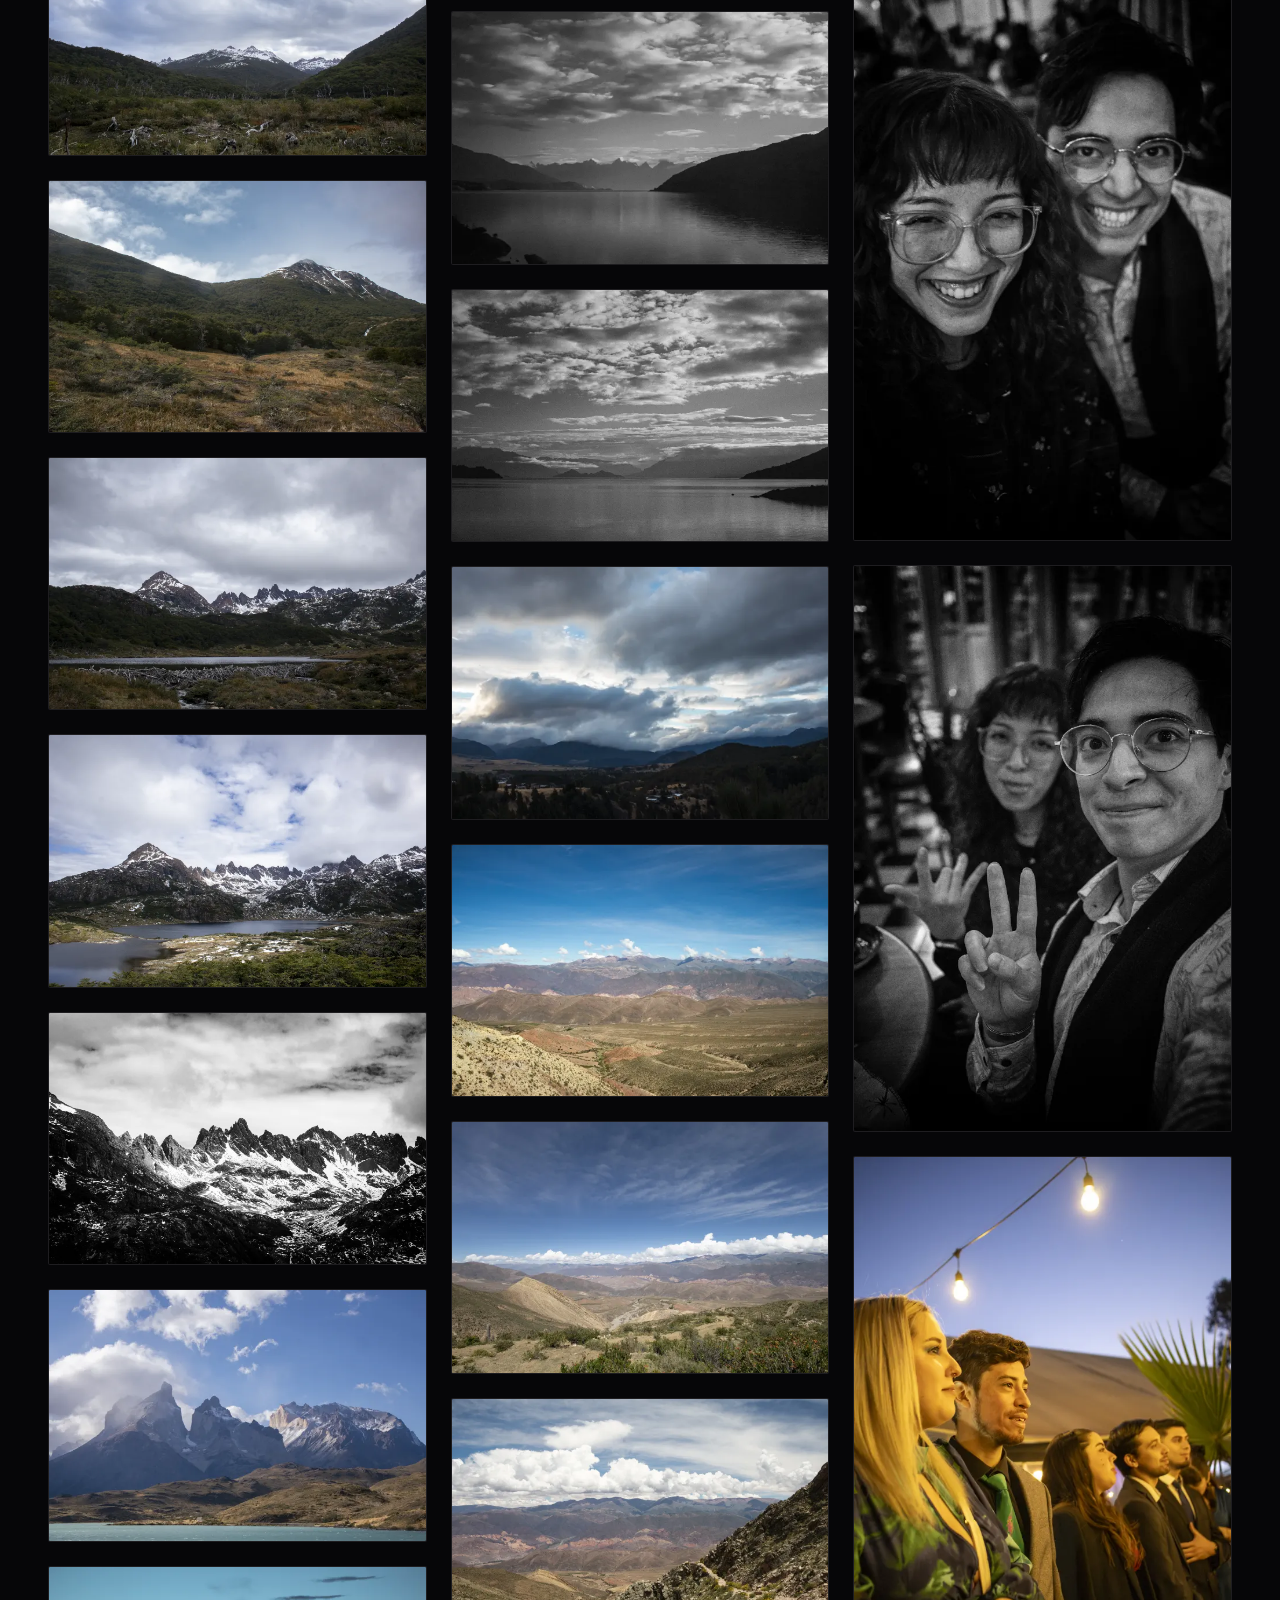
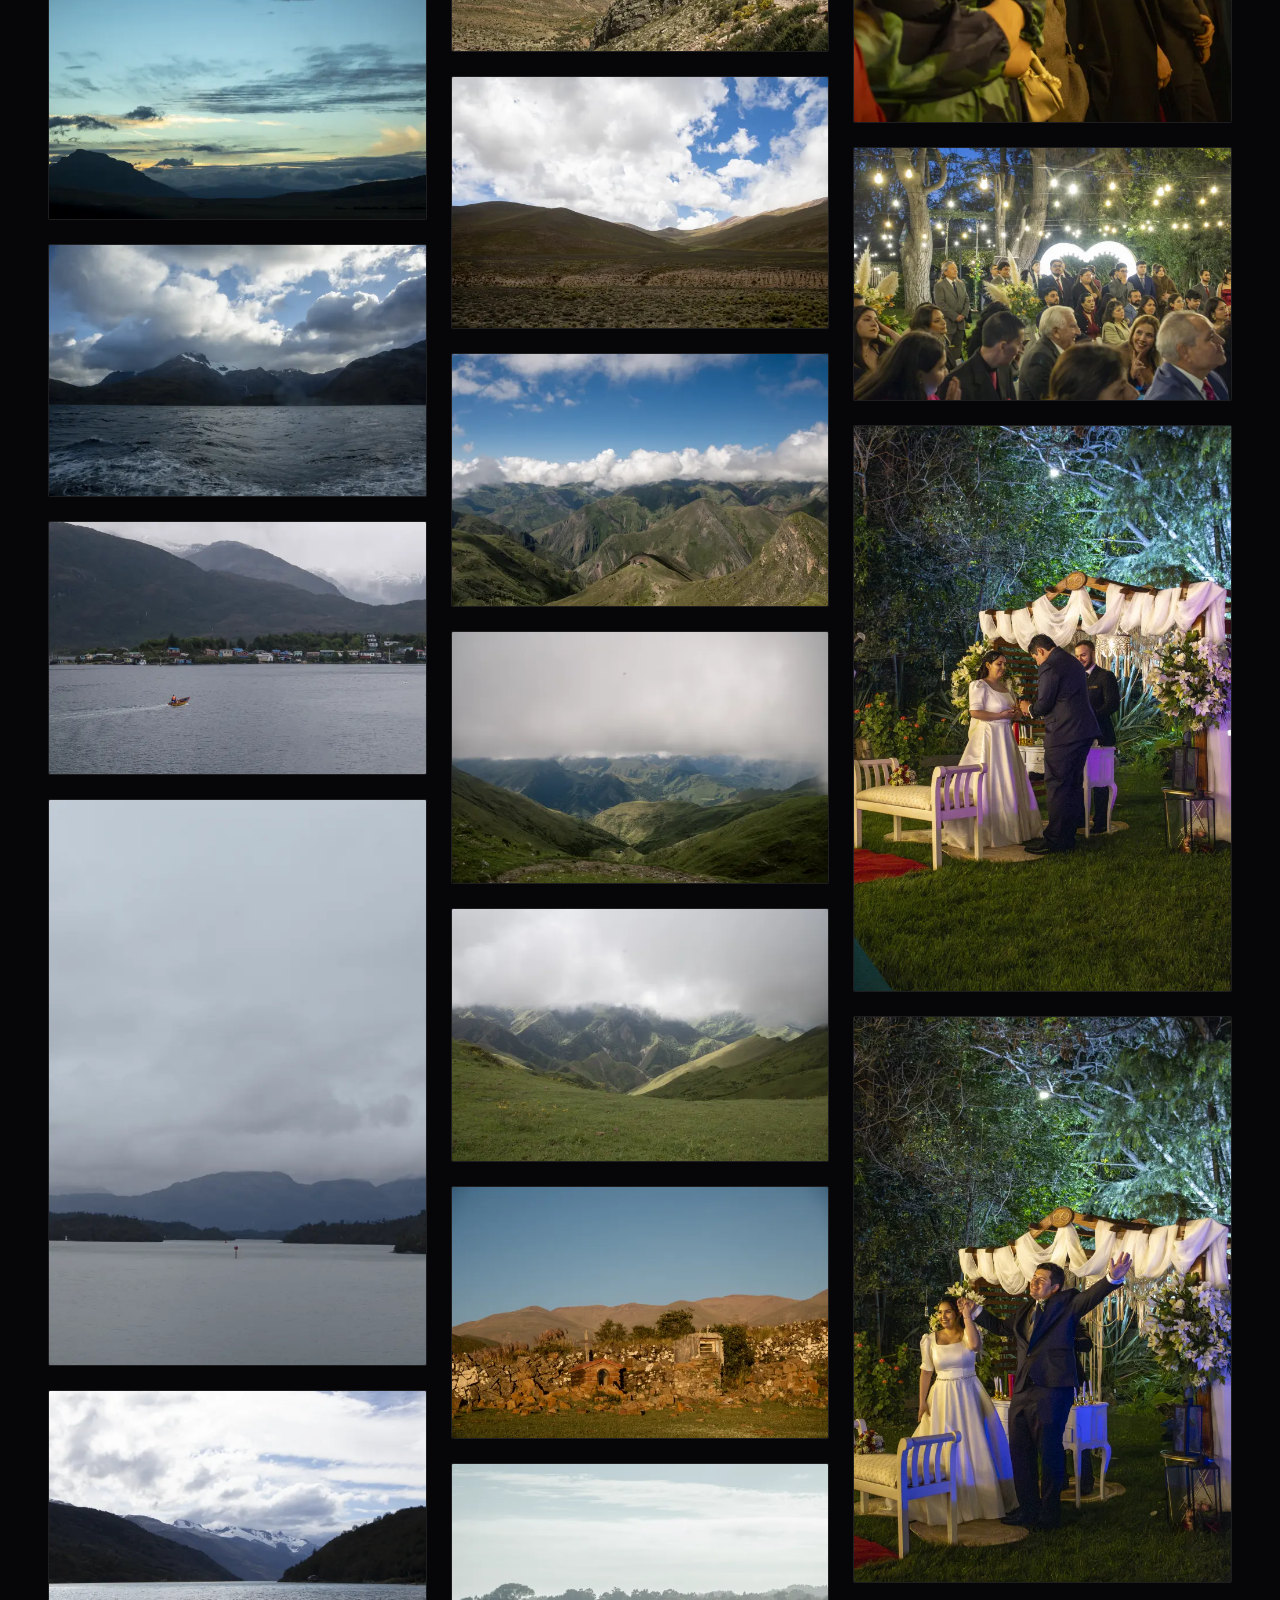
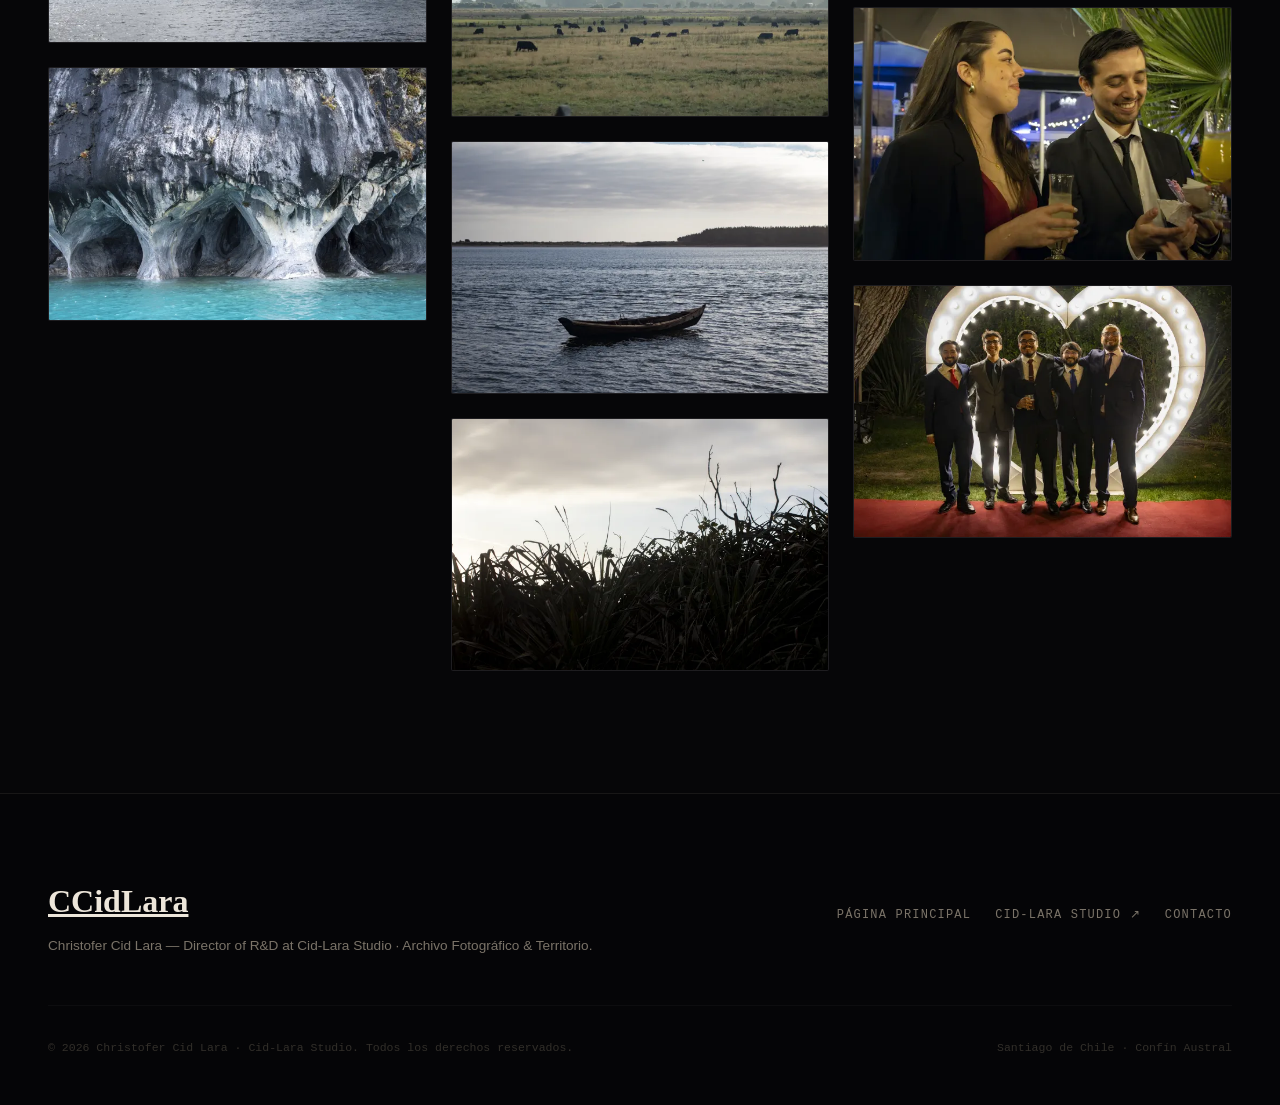
==== commit 4b70af92: "Backup pre-purge: Full website state before asset cleanup" ====
--- a/photo.html
+++ b/photo.html
@@ -3,9 +3,9 @@
 <head>
   <meta charset="utf-8">
   <meta name="viewport" content="width=device-width, initial-scale=1">
-  <title>Fotografía & Archivo Visual — Christofer Cid Lara · CCidLara</title>
+  <title>Fotografía &amp; Archivo Territorial — Christofer Cid Lara · CCidLara · Cid-Lara Studio</title>
   
-  <meta name="description" content="Archivo fotográfico de Christofer Cid Lara: Magallanes, Dientes de Navarino, Araucanía Andina, Noroeste Argentino, Fotolibro Infrarrojo (IR) y película analógica 35mm.">
+  <meta name="description" content="Archivo fotográfico de Christofer Cid Lara: Magallanes, Dientes de Navarino (55°S), Araucanía Andina, Noroeste Argentino, Fotolibro Infrarrojo (720nm) y película analógica 35mm.">
   <meta name="author" content="Christofer Cid Lara">
 
   <!-- Favicons -->
@@ -18,7 +18,7 @@
 
   <style>
     .photo-hero {
-      padding: 10rem 0 4rem;
+      padding: 10rem 0 3.5rem;
       text-align: center;
       position: relative;
     }
@@ -33,36 +33,48 @@
       color: var(--color-bone-muted);
       text-decoration: none;
       margin-bottom: 2rem;
-      padding: 0.4rem 0.9rem;
+      padding: 0.45rem 1.1rem;
       background: rgba(255, 255, 255, 0.03);
       border: 1px solid var(--border-subtle);
       border-radius: 20px;
       transition: all 0.25s ease;
     }
     .back-home-btn:hover {
-      border-color: var(--color-red);
-      color: var(--color-red-bright);
+      border-color: var(--color-gold);
+      color: var(--color-gold-bright);
+      background: rgba(197, 160, 89, 0.08);
+      transform: translateX(-3px);
     }
   </style>
 </head>
 
 <body id="top">
 
-  <!-- Canvas Background -->
-  <canvas id="vision-canvas" aria-hidden="true"></canvas>
+  <!-- Atmospheric Scroll Depth Filament (Driven by Motion) -->
+  <div class="scroll-progress-container" aria-hidden="true">
+    <div class="scroll-progress-bar" id="scrollProgressBar"></div>
+  </div>
+
+  <!-- Ambient Generative p5.js Backdrop (Beksiński Latent Canvas) -->
+  <div id="p5-ambient-backdrop" class="p5-ambient-backdrop" aria-hidden="true"></div>
+  <div class="beksinski-vignette" aria-hidden="true"></div>
+  <div class="analog-grain-overlay" aria-hidden="true"></div>
 
   <!-- Header -->
   <header class="site-header scrolled">
     <div class="container header-inner">
-      <a href="index.html" class="brand-logo">
-        <span class="brand-bracket">[</span><span>CCidLara</span><span class="brand-bracket">]</span>
-        <span class="brand-dot"></span>
+      <a href="index.html" class="brand-logo" aria-label="CCidLara Inicio">
+        <div class="brand-logo-container">
+          <div><span class="brand-bracket">[</span><span>CCidLara</span><span class="brand-bracket">]</span><span class="brand-dot"></span></div>
+          <span class="brand-affiliation-badge">Cid-Lara Studio</span>
+        </div>
       </a>
 
-      <nav class="main-nav">
+      <nav class="main-nav" aria-label="Navegación secundaria">
         <a href="index.html#vision" class="nav-link" data-i18n="navVision">Visión</a>
-        <a href="index.html#investigacion" class="nav-link" data-i18n="navResearch">Investigación</a>
-        <a href="index.html#arte-tecnico" class="nav-link" data-i18n="navVFX">Arte Técnico</a>
+        <a href="index.html#disciplinas" class="nav-link" data-i18n="navDisciplines">Disciplinas</a>
+        <a href="index.html#investigacion" class="nav-link" data-i18n="navResearch">Investigación IA</a>
+        <a href="index.html#arte-tecnico" class="nav-link" data-i18n="navVFX">Obras &amp; Curilemu</a>
         <a href="#top" class="nav-link active" data-i18n="navPhoto">Fotografía</a>
         <a href="index.html#contacto" class="nav-link" data-i18n="navContact">Contacto</a>
       </nav>
@@ -72,7 +84,7 @@
           <button type="button" class="lang-btn active" data-lang="es" id="btnLangEs">ES</button>
           <button type="button" class="lang-btn" data-lang="en" id="btnLangEn">EN</button>
         </div>
-        <a href="index.html" class="btn btn-secondary" style="padding:0.45rem 1rem; font-size:0.75rem;">
+        <a href="index.html" class="btn btn-secondary" style="padding:0.45rem 1rem; font-size:0.75rem;" data-i18n="backHomeShort">
           ← Inicio
         </a>
       </div>
@@ -88,16 +100,16 @@
           ← <span data-i18n="backHome">Volver a la Página Principal</span>
         </a>
         
-        <p class="section-meta" style="justify-content:center;">33°S – 55°S · ARCHIVO COMPLETO</p>
+        <p class="section-meta" style="justify-content:center;">33°S – 55°S · ARCHIVO INTEGRAL</p>
         <h1 class="section-title" style="font-size:clamp(2.5rem, 5vw, 4.2rem);">
           Archivo <em>Fotográfico</em>
         </h1>
-        <p class="section-lead" style="margin-left:auto; margin-right:auto; max-width:44rem;">
-          Documentación de paisajes sub-antárticos, cordilleras andinas, reflectancia infrarroja a 720nm y haluros de plata analógicos.
+        <p class="section-lead" style="margin-left:auto; margin-right:auto; max-width:44rem;" data-i18n="photoArchiveLead">
+          Documentación de paisajes sub-antárticos, cordilleras andinas, reflectancia infrarroja a 720nm y emulsiones analógicas de haluro de plata en 35mm.
         </p>
 
         <!-- Category Filters -->
-        <div class="gallery-controls" style="margin-top:3rem;">
+        <div class="gallery-controls" style="margin-top:2.8rem;">
           <button type="button" class="filter-btn active" data-filter="all" data-i18n="filterAll">Todas</button>
           <button type="button" class="filter-btn" data-filter="photobook" data-i18n="filterPhotobook">Fotolibro IR</button>
           <button type="button" class="filter-btn" data-filter="navarino" data-i18n="filterNavarino">Navarino</button>
@@ -116,7 +128,7 @@
     <section class="site-section" style="padding-top:0;">
       <div class="container">
         <div class="photo-masonry-grid" id="fullPhotoGrid">
-          <!-- Injected via JS from manifest.json or full item list -->
+          <!-- Injected dynamically via JS -->
         </div>
       </div>
     </section>
@@ -141,75 +153,231 @@
   <!-- Footer -->
   <footer class="site-footer">
     <div class="container">
+      <div class="footer-top-row">
+        <div>
+          <a href="index.html" class="footer-brand">CCidLara</a>
+          <p style="font-size:0.85rem; color:var(--color-bone-subtle); margin-top:0.35rem;">
+            Christofer Cid Lara — Director of R&amp;D at Cid-Lara Studio · Archivo Fotográfico &amp; Territorio.
+          </p>
+        </div>
+        <nav class="footer-nav">
+          <a href="index.html">Página Principal</a>
+          <a href="https://jaimecidlara.com/cid-lara-studio" target="_blank" rel="noopener noreferrer">Cid-Lara Studio ↗</a>
+          <a href="index.html#contacto">Contacto</a>
+        </nav>
+      </div>
       <div class="footer-bottom-row">
-        <span>© 2026 Christofer Cid Lara · Archivo Fotográfico</span>
+        <span>© 2026 Christofer Cid Lara · Cid-Lara Studio. Todos los derechos reservados.</span>
         <span>Santiago de Chile · Confín Austral</span>
       </div>
     </div>
   </footer>
 
+  <!-- Vendor Animation & Generative Engines -->
+  <script src="js/vendor/anime.min.js"></script>
+  <script src="js/vendor/motion.js"></script>
+  <script src="js/vendor/p5.min.js"></script>
+  <script src="js/p5-lab.js"></script>
   <script src="js/main.js"></script>
   <script>
-    // Load full manifest for the dedicated photo archive page
-    fetch('images/portfolio/manifest.json')
-      .then(res => res.json())
-      .then(data => {
-        window.fullArchiveData = data;
-        renderFullArchive('all');
-      })
-      .catch(() => {
-        // Fallback to curatedGalleryItems
-        window.fullArchiveData = curatedGalleryItems;
-        renderFullArchive('all');
+    (function() {
+      let activeFullItems = [];
+      let photoArchiveIndex = 0;
+
+      // Initialize Motion Scroll Progress Filament
+      if (window.Motion && window.Motion.scroll && window.Motion.animate) {
+        const bar = document.getElementById('scrollProgressBar');
+        if (bar) {
+          Motion.scroll(Motion.animate(bar, { transform: ['scaleX(0)', 'scaleX(1)'] }));
+        }
+      }
+
+      // Category mapping helper
+      const normalizeCategory = (cat) => {
+        if (!cat) return 'all';
+        return cat.toLowerCase().replace(/_/g, '-');
+      };
+
+      // Load full manifest for the dedicated photo archive page
+      fetch('images/portfolio/manifest.json')
+        .then(res => res.json())
+        .then(data => {
+          window.fullArchiveData = data;
+          initArchiveFromUrl();
+        })
+        .catch(() => {
+          // Fallback to curatedGalleryItems defined in main.js
+          window.fullArchiveData = typeof curatedGalleryItems !== 'undefined' ? curatedGalleryItems : [];
+          initArchiveFromUrl();
+        });
+
+      function initArchiveFromUrl() {
+        const urlParams = new URLSearchParams(window.location.search);
+        const targetCat = urlParams.get('cat') || 'all';
+
+        // Set active button
+        document.querySelectorAll('.filter-btn').forEach(b => {
+          const btnFilter = b.getAttribute('data-filter');
+          if (btnFilter === targetCat) {
+            b.classList.add('active');
+          } else {
+            b.classList.remove('active');
+          }
+        });
+
+        renderFullArchive(targetCat, true);
+      }
+
+      function renderFullArchive(filter = 'all', isInitial = false) {
+        const container = document.getElementById('fullPhotoGrid');
+        if (!container || !window.fullArchiveData) return;
+
+        const normFilter = normalizeCategory(filter);
+
+        activeFullItems = normFilter === 'all'
+          ? window.fullArchiveData
+          : window.fullArchiveData.filter(i => {
+              const itemCat = normalizeCategory(i.category || i.cat);
+              return itemCat === normFilter;
+            });
+
+        const injectCards = () => {
+          container.innerHTML = activeFullItems.map((item, idx) => `
+            <div class="photo-card active" style="opacity:0;" onclick="openFullLightbox(${idx})">
+              <img src="${item.thumb || item.file}" alt="${item.title}" class="photo-img" loading="lazy" />
+              <div class="photo-hover-overlay">
+                <h4 class="photo-title">${item.title}</h4>
+                <p class="photo-sub">${item.series || item.description || ''}</p>
+              </div>
+            </div>
+          `).join('');
+
+          // Animate cards into view with Anime.js stagger
+          if (typeof anime !== 'undefined') {
+            anime({
+              targets: container.querySelectorAll('.photo-card'),
+              opacity: [0, 1],
+              translateY: [24, 0],
+              scale: [0.96, 1],
+              delay: anime.stagger(30, { start: 60 }),
+              duration: 550,
+              easing: 'easeOutCubic'
+            });
+          } else {
+            container.querySelectorAll('.photo-card').forEach(c => c.style.opacity = '1');
+          }
+        };
+
+        // Smooth exit if already rendered
+        if (!isInitial && container.children.length > 0 && typeof anime !== 'undefined') {
+          anime({
+            targets: container.querySelectorAll('.photo-card'),
+            opacity: [1, 0],
+            translateY: [0, -12],
+            scale: [1, 0.96],
+            duration: 180,
+            easing: 'easeInQuad',
+            complete: injectCards
+          });
+        } else {
+          injectCards();
+        }
+      }
+
+      window.openFullLightbox = function(idx) {
+        if (idx < 0 || idx >= activeFullItems.length) return;
+        photoArchiveIndex = idx;
+        const modal = document.getElementById('lightboxModal');
+        const mainImg = document.getElementById('lightboxMainImg');
+        const captionTitle = document.getElementById('lightboxTitle');
+        const captionSeries = document.getElementById('lightboxSeries');
+
+        const item = activeFullItems[idx];
+        mainImg.src = item.file || item.full || item.thumb;
+        captionTitle.textContent = item.title;
+        captionSeries.textContent = item.series || item.description || '';
+
+        modal.classList.add('open');
+        document.body.style.overflow = 'hidden';
+
+        if (typeof anime !== 'undefined') {
+          anime({
+            targets: mainImg,
+            opacity: [0, 1],
+            scale: [0.93, 1],
+            duration: 380,
+            easing: 'easeOutCubic'
+          });
+          anime({
+            targets: '.lightbox-caption',
+            opacity: [0, 1],
+            translateY: [16, 0],
+            duration: 420,
+            delay: 80,
+            easing: 'easeOutCubic'
+          });
+        }
+      };
+
+      window.closeLightbox = function() {
+        const modal = document.getElementById('lightboxModal');
+        if (modal) modal.classList.remove('open');
+        document.body.style.overflow = '';
+      };
+
+      window.prevLightbox = function() {
+        if (!activeFullItems.length) return;
+        photoArchiveIndex = (photoArchiveIndex - 1 + activeFullItems.length) % activeFullItems.length;
+        updateLightboxImage(photoArchiveIndex);
+      };
+
+      window.nextLightbox = function() {
+        if (!activeFullItems.length) return;
+        photoArchiveIndex = (photoArchiveIndex + 1) % activeFullItems.length;
+        updateLightboxImage(photoArchiveIndex);
+      };
+
+      function updateLightboxImage(idx) {
+        const mainImg = document.getElementById('lightboxMainImg');
+        const captionTitle = document.getElementById('lightboxTitle');
+        const captionSeries = document.getElementById('lightboxSeries');
+        const item = activeFullItems[idx];
+
+        if (typeof anime !== 'undefined') {
+          anime({
+            targets: mainImg,
+            opacity: [0.35, 1],
+            scale: [0.98, 1],
+            duration: 280,
+            easing: 'easeOutQuad'
+          });
+        }
+
+        mainImg.src = item.file || item.full || item.thumb;
+        captionTitle.textContent = item.title;
+        captionSeries.textContent = item.series || item.description || '';
+      }
+
+      // Connect filter buttons
+      document.querySelectorAll('.filter-btn').forEach(btn => {
+        btn.addEventListener('click', () => {
+          document.querySelectorAll('.filter-btn').forEach(b => b.classList.remove('active'));
+          btn.classList.add('active');
+          const cat = btn.getAttribute('data-filter');
+          renderFullArchive(cat);
+        });
       });
 
-    let activeFullItems = [];
-
-    function renderFullArchive(filter = 'all') {
-      const container = document.getElementById('fullPhotoGrid');
-      if (!container || !window.fullArchiveData) return;
-
-      activeFullItems = filter === 'all'
-        ? window.fullArchiveData
-        : window.fullArchiveData.filter(i => (i.category || i.cat) === filter);
-
-      container.innerHTML = activeFullItems.map((item, idx) => `
-        <div class="photo-card reveal active" onclick="openFullLightbox(${idx})">
-          <img src="${item.thumb || item.file}" alt="${item.title}" class="photo-img" loading="lazy" />
-          <div class="photo-hover-overlay">
-            <h4 class="photo-title">${item.title}</h4>
-            <p class="photo-sub">${item.series || item.description}</p>
-          </div>
-        </div>
-      `).join('');
-    }
-
-    function openFullLightbox(idx) {
-      if (idx < 0 || idx >= activeFullItems.length) return;
-      currentLightboxIndex = idx;
-      const modal = document.getElementById('lightboxModal');
-      const mainImg = document.getElementById('lightboxMainImg');
-      const captionTitle = document.getElementById('lightboxTitle');
-      const captionSeries = document.getElementById('lightboxSeries');
-
-      const item = activeFullItems[idx];
-      mainImg.src = item.file || item.full;
-      captionTitle.textContent = item.title;
-      captionSeries.textContent = item.series || item.description;
-
-      modal.classList.add('open');
-      document.body.style.overflow = 'hidden';
-    }
-
-    // Connect filters on photo.html
-    document.querySelectorAll('.filter-btn').forEach(btn => {
-      btn.addEventListener('click', () => {
-        document.querySelectorAll('.filter-btn').forEach(b => b.classList.remove('active'));
-        btn.classList.add('active');
-        const cat = btn.getAttribute('data-filter');
-        renderFullArchive(cat);
+      // Keyboard navigation for Lightbox
+      window.addEventListener('keydown', (e) => {
+        const modal = document.getElementById('lightboxModal');
+        if (!modal || !modal.classList.contains('open')) return;
+
+        if (e.key === 'Escape') window.closeLightbox();
+        if (e.key === 'ArrowLeft') window.prevLightbox();
+        if (e.key === 'ArrowRight') window.nextLightbox();
       });
-    });
+    })();
   </script>
 
 </body>
--- a/css/styles.css
+++ b/css/styles.css
@@ -26,53 +26,56 @@
   will-change: opacity, transform;
 }
 
-@import url('https://fonts.googleapis.com/css2?family=Courier+Prime:ital,wght@0,400;0,700;1,400&family=JetBrains+Mono:wght@300;400;500;600&family=Plus+Jakarta+Sans:wght@300;400;500;600&display=swap');
+@import url('https://fonts.googleapis.com/css2?family=Cinzel:wght@400;600;700;800;900&family=Cormorant+Garamond:ital,wght@0,300;0,400;0,600;1,300;1,400&family=Courier+Prime:ital,wght@0,400;0,700;1,400&family=Space+Mono:ital,wght@0,400;0,700;1,400&family=Plus+Jakarta+Sans:wght@300;400;500;600&display=swap');
 
 :root {
-  /* Color Palette — Obsidian, Bone Paper, Crimson & Antique Gold */
-  --bg-primary: #08080a;
-  --bg-secondary: #0f0f13;
-  --bg-card: rgba(18, 18, 24, 0.75);
-  --bg-card-hover: rgba(28, 28, 38, 0.9);
-  --bg-glass: rgba(12, 12, 16, 0.85);
-
-  --color-bone: #f5f2eb;
-  --color-bone-muted: #c8c4bc;
-  --color-bone-subtle: #8e8b83;
-  --color-bone-dark: #3a3834;
-
-  --color-red: #c5221f;
-  --color-red-bright: #e53835;
-  --color-red-glow: rgba(197, 34, 31, 0.35);
-  --color-red-subtle: rgba(197, 34, 31, 0.12);
-
-  /* Antique Monograph Gold & Brass */
-  --color-gold: #c5a059;
-  --color-gold-bright: #e5c158;
-  --color-gold-muted: #8e6e34;
-  --color-gold-glow: rgba(197, 160, 89, 0.25);
-  --border-gold: rgba(197, 160, 89, 0.35);
-  --border-gold-subtle: rgba(197, 160, 89, 0.15);
-
-  --border-subtle: rgba(245, 242, 235, 0.08);
-  --border-medium: rgba(245, 242, 235, 0.16);
-  --border-red: rgba(197, 34, 31, 0.4);
-
-  /* Typography — Mechanical Typewriter & Archival Monograph */
+  /* Beksiński Atmospheric Palette — Void, Bone Ash, Arterial Crimson & Antique Amber */
+  --bg-primary: #060608;
+  --bg-secondary: #0c0c10;
+  --bg-card: rgba(14, 14, 18, 0.84);
+  --bg-card-hover: rgba(22, 22, 28, 0.94);
+  --bg-glass: rgba(10, 10, 14, 0.88);
+
+  --color-bone: #ede6da;
+  --color-bone-muted: #b8b0a2;
+  --color-bone-subtle: #7a7368;
+  --color-bone-dark: #322f2a;
+
+  --color-red: #7c1a1a;
+  --color-red-bright: #aa2626;
+  --color-red-glow: rgba(170, 38, 38, 0.35);
+  --color-red-subtle: rgba(124, 26, 26, 0.15);
+
+  /* Antique Monograph Bronze & Gold */
+  --color-gold: #ab8347;
+  --color-gold-bright: #cb9d55;
+  --color-gold-muted: #6e5227;
+  --color-gold-glow: rgba(171, 131, 71, 0.25);
+  --border-gold: rgba(171, 131, 71, 0.32);
+  --border-gold-subtle: rgba(171, 131, 71, 0.14);
+
+  --border-subtle: rgba(237, 230, 218, 0.08);
+  --border-medium: rgba(237, 230, 218, 0.16);
+  --border-red: rgba(170, 38, 38, 0.42);
+
+  /* Typography — Classical Monumental Serif & Archival Monospace */
+  --font-monument: 'Cinzel', serif;
+  --font-poetic: 'Cormorant Garamond', Georgia, serif;
+  --font-archival: 'Space Mono', monospace;
+  --font-typewriter: 'Courier Prime', Courier, monospace;
   --font-brand: 'Courier Prime', Courier, monospace;
-  --font-typewriter: 'Courier Prime', Courier, monospace;
-  --font-display: 'Courier Prime', Courier, monospace;
-  --font-hero-spaced: 'Courier Prime', Courier, monospace;
-  --font-serif: 'Courier Prime', Courier, monospace;
+  --font-display: 'Cinzel', serif;
+  --font-hero-spaced: 'Cinzel', serif;
+  --font-serif: 'Cormorant Garamond', Georgia, serif;
   --font-sans: 'Plus Jakarta Sans', -apple-system, BlinkMacSystemFont, sans-serif;
-  --font-mono: 'JetBrains Mono', monospace;
+  --font-mono: 'Space Mono', 'Courier Prime', monospace;
 
   /* Layout */
   --container-max: 1360px;
-  --section-spacing: clamp(5rem, 9vw, 9rem);
-  --radius-sm: 4px;
-  --radius-md: 8px;
-  --radius-lg: 16px;
+  --section-spacing: clamp(5.5rem, 9.5vw, 10rem);
+  --radius-sm: 2px;
+  --radius-md: 4px;
+  --radius-lg: 8px;
   --transition: cubic-bezier(0.16, 1, 0.3, 1);
 }
 
@@ -97,7 +100,7 @@
   font-size: 1rem;
   line-height: 1.7;
   color: var(--color-bone-muted);
-  background-color: var(--bg-primary);
+  background-color: transparent;
   overflow-x: hidden;
   position: relative;
   min-height: 100vh;
@@ -111,30 +114,83 @@
 
 /* Custom Scrollbar */
 ::-webkit-scrollbar {
-  width: 6px;
-  height: 6px;
+  width: 5px;
+  height: 5px;
 }
 ::-webkit-scrollbar-track {
   background: var(--bg-primary);
 }
 ::-webkit-scrollbar-thumb {
-  background: #26262e;
-  border-radius: 3px;
+  background: #1e1e24;
+  border-radius: 2px;
 }
 ::-webkit-scrollbar-thumb:hover {
-  background: var(--color-red);
-}
-
-/* Canvas Background */
-#vision-canvas {
+  background: var(--color-red-bright);
+}
+
+/* Ambient Generative Backdrop (Responsive Motion Graphics) */
+.p5-ambient-backdrop {
   position: fixed;
   top: 0;
   left: 0;
   width: 100vw;
   height: 100vh;
+  z-index: 0;
   pointer-events: none;
-  z-index: 0;
-  opacity: 0.6;
+  overflow: hidden;
+  background-color: var(--bg-primary);
+}
+.p5-ambient-backdrop canvas {
+  display: block;
+  width: 100% !important;
+  height: 100% !important;
+}
+
+/* Beksiński Heavy Vignette Overlay */
+.beksinski-vignette {
+  position: fixed;
+  top: 0;
+  left: 0;
+  width: 100vw;
+  height: 100vh;
+  z-index: 1;
+  pointer-events: none;
+  background: radial-gradient(circle at 50% 50%, rgba(6, 6, 8, 0.0) 25%, rgba(6, 6, 8, 0.58) 75%, #060608 100%);
+}
+
+/* Analog Film Grain / Texture Overlay */
+.analog-grain-overlay {
+  position: fixed;
+  top: 0;
+  left: 0;
+  width: 100vw;
+  height: 100vh;
+  z-index: 1;
+  pointer-events: none;
+  opacity: 0.035;
+  background-image: url("data:image/svg+xml,%3Csvg viewBox='0 0 200 200' xmlns='http://www.w3.org/2000/svg'%3E%3Cfilter id='noiseFilter'%3E%3CfeTurbulence type='fractalNoise' baseFrequency='0.85' numOctaves='3' stitchTiles='stitch'/%3E%3C/filter%3E%3Crect width='100%25' height='100%25' filter='url(%23noiseFilter)'/%3E%3C/svg%3E");
+}
+
+/* Atmospheric Scroll Depth Filament (Driven by Motion) */
+.scroll-progress-container {
+  position: fixed;
+  top: 0;
+  left: 0;
+  width: 100%;
+  height: 2px;
+  z-index: 10000;
+  pointer-events: none;
+  background: rgba(255, 255, 255, 0.02);
+}
+
+.scroll-progress-bar {
+  height: 100%;
+  width: 100%;
+  transform-origin: left center;
+  transform: scaleX(0);
+  background: linear-gradient(90deg, var(--color-red) 0%, var(--color-gold) 50%, var(--color-red-bright) 100%);
+  box-shadow: 0 0 10px rgba(224, 74, 58, 0.65), 0 0 3px rgba(197, 160, 89, 0.8);
+  will-change: transform;
 }
 
 /* Container */
@@ -359,8 +415,8 @@
   width: 100%;
   height: 100%;
   object-fit: cover;
-  opacity: 0.25;
-  filter: saturate(0.6) brightness(0.7) contrast(1.2);
+  opacity: 0.12;
+  filter: saturate(0.5) brightness(0.6) contrast(1.15);
   transform: scale(1.03);
   animation: heroSubtleZoom 30s infinite alternate ease-in-out;
 }
@@ -376,8 +432,8 @@
   left: 0;
   width: 100%;
   height: 100%;
-  background: radial-gradient(circle at center, rgba(8, 8, 10, 0.4) 0%, rgba(8, 8, 10, 0.95) 75%, #08080a 100%),
-              linear-gradient(to bottom, rgba(8,8,10,0.6) 0%, transparent 40%, rgba(8,8,10,0.85) 80%, #08080a 100%);
+  background: radial-gradient(circle at center, rgba(6, 6, 8, 0.15) 0%, rgba(6, 6, 8, 0.65) 75%, #060608 100%),
+              linear-gradient(to bottom, rgba(6,6,8,0.25) 0%, transparent 40%, rgba(6,6,8,0.7) 80%, #060608 100%);
 }
 
 /* Reticle / Optical Target Grid Overlay */
@@ -456,15 +512,18 @@
   font-family: var(--font-typewriter);
   font-size: clamp(1.25rem, 3.2vw, 2.6rem);
   font-weight: 700;
-  letter-spacing: 0.36em;
+  letter-spacing: clamp(0.22em, 0.45vw, 0.38em);
   text-transform: uppercase;
   color: var(--color-bone);
   white-space: nowrap;
-  transition: all 1.1s cubic-bezier(0.19, 1, 0.22, 1);
+  transition: letter-spacing 1.2s cubic-bezier(0.16, 1, 0.3, 1),
+              opacity 1.1s cubic-bezier(0.16, 1, 0.3, 1),
+              transform 1.2s cubic-bezier(0.16, 1, 0.3, 1);
   opacity: 1;
   transform: scale(1);
   position: absolute;
   text-shadow: 0 0 1px rgba(245, 242, 235, 0.7), 0 2px 12px rgba(0, 0, 0, 0.85);
+  will-change: letter-spacing, opacity, transform;
 }
 
 /* State 2: Compressed CCidLara — Archival Monogram Stamp */
@@ -472,34 +531,44 @@
   font-family: var(--font-typewriter);
   font-size: clamp(2.4rem, 6.5vw, 5.2rem);
   font-weight: 700;
-  letter-spacing: 0.08em;
+  letter-spacing: 0.16em;
   color: var(--color-bone);
   opacity: 0;
-  transform: scale(0.92);
+  transform: scale(1.06);
   position: absolute;
-  transition: all 1.1s cubic-bezier(0.19, 1, 0.22, 1);
+  transition: opacity 1.1s cubic-bezier(0.16, 1, 0.3, 1),
+              transform 1.2s cubic-bezier(0.16, 1, 0.3, 1),
+              letter-spacing 1.2s cubic-bezier(0.16, 1, 0.3, 1);
   text-shadow: 0 0 30px var(--color-gold-glow), 0 4px 18px rgba(0, 0, 0, 0.95);
+  will-change: opacity, transform, letter-spacing;
 }
 
 .title-compressed .stamp-bracket {
   color: var(--color-gold);
   font-weight: 400;
-  margin: 0 0.15em;
+  margin: 0 0.12em;
   opacity: 0.85;
+  display: inline-block;
+  transition: transform 1.2s cubic-bezier(0.16, 1, 0.3, 1), color 0.4s ease;
+  transform: scale(0.88);
 }
 
 /* Animation trigger class added by JS */
 .kinetic-title-wrapper.compressed .title-full-name {
   opacity: 0;
-  transform: scale(0.7);
-  filter: blur(8px);
+  letter-spacing: 0.02em;
+  transform: scale(0.94);
   pointer-events: none;
 }
 
 .kinetic-title-wrapper.compressed .title-compressed {
   opacity: 1;
   transform: scale(1);
-  filter: blur(0);
+  letter-spacing: 0.08em;
+}
+
+.kinetic-title-wrapper.compressed .title-compressed .stamp-bracket {
+  transform: scale(1);
 }
 
 /* Replay button */
@@ -726,10 +795,10 @@
 }
 
 /* ==========================================================================
-   Section Headers (Editorial & Academic Style)
+   Section Headers (Editorial & Monumental Beksiński Style)
    ========================================================================== */
 .section-header {
-  margin-bottom: clamp(3rem, 5vw, 4.5rem);
+  margin-bottom: clamp(3.2rem, 5.5vw, 5rem);
 }
 
 .section-header.centered {
@@ -739,41 +808,45 @@
 .section-meta {
   display: inline-flex;
   align-items: center;
-  gap: 0.5rem;
-  font-family: var(--font-mono);
+  gap: 0.6rem;
+  font-family: var(--font-archival);
   font-size: 0.72rem;
   font-weight: 500;
   letter-spacing: 0.22em;
   text-transform: uppercase;
-  color: var(--color-red);
+  color: var(--color-red-bright);
   margin-bottom: 0.85rem;
 }
 
 .section-title {
-  font-family: var(--font-display);
-  font-size: clamp(2.2rem, 4.2vw, 3.6rem);
+  font-family: var(--font-monument);
+  font-size: clamp(2rem, 3.8vw, 3.2rem);
   font-weight: 700;
-  line-height: 1.15;
-  letter-spacing: -0.025em;
+  line-height: 1.2;
+  letter-spacing: 0.05em;
+  text-transform: uppercase;
   color: var(--color-bone);
 }
 
 .section-title em {
-  font-family: 'Syne', var(--font-display);
-  font-style: normal;
-  font-weight: 800;
-  color: #ffffff;
-  background: linear-gradient(135deg, #ffffff 40%, var(--color-bone) 70%, var(--color-red-bright) 100%);
-  -webkit-background-clip: text;
-  -webkit-text-fill-color: transparent;
+  font-family: var(--font-poetic);
+  font-style: italic;
+  font-weight: 400;
+  text-transform: none;
+  letter-spacing: 0.02em;
+  color: var(--color-bone);
+  background: none;
+  -webkit-background-clip: unset;
+  -webkit-text-fill-color: initial;
 }
 
 .section-lead {
-  font-size: 1.05rem;
-  line-height: 1.8;
+  font-family: var(--font-sans);
+  font-size: 1.02rem;
+  line-height: 1.85;
   color: var(--color-bone-muted);
-  max-width: 44rem;
-  margin-top: 1rem;
+  max-width: 45rem;
+  margin-top: 1.1rem;
 }
 
 .section-header.centered .section-lead {
@@ -782,7 +855,7 @@
 }
 
 /* ==========================================================================
-   Section 1: Vision & Profile (Two Column Editorial)
+   Section 1: Vision & Profile (Two Column Monumental Editorial)
    ========================================================================== */
 .site-section {
   padding: var(--section-spacing) 0;
@@ -803,11 +876,11 @@
 
 .about-portrait-card {
   position: relative;
-  border-radius: var(--radius-md);
+  border-radius: var(--radius-sm);
   overflow: hidden;
   background: var(--bg-secondary);
   border: 1px solid var(--border-subtle);
-  box-shadow: 0 20px 50px rgba(0, 0, 0, 0.6);
+  box-shadow: 0 25px 60px rgba(0, 0, 0, 0.8), 0 0 35px rgba(124, 26, 26, 0.12);
 }
 
 .about-portrait-img,
@@ -816,13 +889,13 @@
   aspect-ratio: 1 / 1;
   object-fit: cover;
   display: block;
-  filter: contrast(1.05) brightness(0.95);
-  transition: transform 0.7s var(--transition), filter 0.7s var(--transition);
+  filter: contrast(1.1) brightness(0.9) grayscale(15%);
+  transition: transform 0.8s var(--transition), filter 0.8s var(--transition);
 }
 
 .about-portrait-card:hover .about-portrait-img {
-  transform: scale(1.03);
-  filter: contrast(1.1) brightness(1);
+  transform: scale(1.02);
+  filter: contrast(1.15) brightness(0.98) grayscale(0%);
 }
 
 .portrait-frame-badge {
@@ -830,8 +903,8 @@
   bottom: 1.25rem;
   left: 1.25rem;
   right: 1.25rem;
-  padding: 0.9rem 1.25rem;
-  background: rgba(8, 8, 10, 0.88);
+  padding: 0.85rem 1.25rem;
+  background: rgba(6, 6, 8, 0.92);
   backdrop-filter: blur(12px);
   border: 1px solid var(--border-medium);
   border-radius: var(--radius-sm);
@@ -841,16 +914,17 @@
 }
 
 .badge-name {
-  font-family: var(--font-serif);
-  font-size: 1.1rem;
+  font-family: var(--font-monument);
+  font-size: 0.95rem;
+  letter-spacing: 0.08em;
   font-weight: 700;
   color: var(--color-bone);
 }
 
 .badge-location {
-  font-family: var(--font-mono);
+  font-family: var(--font-archival);
   font-size: 0.68rem;
-  letter-spacing: 0.12em;
+  letter-spacing: 0.14em;
   color: var(--color-red-bright);
 }
 
@@ -862,11 +936,11 @@
 
 .manifesto-quote {
   border-left: 2px solid var(--color-red);
-  padding-left: 1.5rem;
-  font-family: var(--font-serif);
-  font-size: 1.35rem;
+  padding-left: 1.6rem;
+  font-family: var(--font-poetic);
+  font-size: 1.45rem;
   font-style: italic;
-  line-height: 1.6;
+  line-height: 1.55;
   color: var(--color-bone);
   margin: 0.5rem 0;
 }
@@ -876,39 +950,27 @@
   line-height: 1.85;
 }
 
-.stats-grid {
-  display: grid;
-  grid-template-columns: repeat(3, 1fr);
-  gap: 1.5rem;
+/* Archival Codex Block */
+.archival-codex-block {
   margin-top: 1rem;
-  padding-top: 2rem;
-  border-top: 1px solid var(--border-subtle);
-}
-
-.stat-item {
-  display: flex;
-  flex-direction: column;
-}
-
-.stat-number {
-  font-family: var(--font-serif);
-  font-size: 2.2rem;
+  padding: 1.4rem 1.6rem;
+  background: rgba(10, 10, 14, 0.6);
+  border: 1px solid var(--border-subtle);
+  border-radius: var(--radius-sm);
+  font-family: var(--font-archival);
+  font-size: 0.76rem;
+  line-height: 1.8;
+  color: var(--color-bone-muted);
+}
+.archival-codex-block .codex-header {
+  color: var(--color-gold);
   font-weight: 700;
-  color: var(--color-bone);
-  line-height: 1;
-}
-
-.stat-label {
-  font-family: var(--font-mono);
-  font-size: 0.7rem;
+  margin-bottom: 0.35rem;
   letter-spacing: 0.1em;
-  color: var(--color-bone-subtle);
-  margin-top: 0.35rem;
-  text-transform: uppercase;
 }
 
 /* ==========================================================================
-   Section 2: Four Core Pillars (Disciplines of Vision)
+   Section 2: Four Monumental Pillars (Disciplines of Vision)
    ========================================================================== */
 .disciplines-grid {
   display: grid;
@@ -918,10 +980,10 @@
 
 .discipline-card {
   background: var(--bg-card);
-  backdrop-filter: blur(10px);
+  backdrop-filter: blur(12px);
   border: 1px solid var(--border-subtle);
-  border-radius: var(--radius-md);
-  padding: 2.25rem 2rem;
+  border-radius: var(--radius-sm);
+  padding: 2.5rem 2.25rem;
   position: relative;
   overflow: hidden;
   transition: transform 0.4s var(--transition), border-color 0.4s ease, background 0.4s ease, box-shadow 0.4s ease;
@@ -942,10 +1004,10 @@
 }
 
 .discipline-card:hover {
-  transform: translateY(-6px);
-  border-color: var(--border-red);
+  transform: translateY(-4px);
+  border-color: var(--border-medium);
   background: var(--bg-card-hover);
-  box-shadow: 0 16px 36px rgba(0, 0, 0, 0.4);
+  box-shadow: 0 20px 45px rgba(0, 0, 0, 0.7);
 }
 
 .discipline-card:hover::before {
@@ -953,48 +1015,63 @@
 }
 
 .card-number {
-  font-family: var(--font-mono);
-  font-size: 0.75rem;
-  font-weight: 600;
-  letter-spacing: 0.15em;
-  color: var(--color-red);
+  font-family: var(--font-archival);
+  font-size: 0.72rem;
+  font-weight: 700;
+  letter-spacing: 0.2em;
+  color: var(--color-red-bright);
   margin-bottom: 1.25rem;
 }
 
 .card-title {
-  font-family: var(--font-serif);
-  font-size: 1.75rem;
-  font-weight: 600;
+  font-family: var(--font-monument);
+  font-size: 1.45rem;
+  font-weight: 700;
+  letter-spacing: 0.04em;
   color: var(--color-bone);
   margin-bottom: 1rem;
-  line-height: 1.2;
+  line-height: 1.25;
 }
 
 .card-desc {
   font-size: 0.92rem;
-  line-height: 1.75;
+  line-height: 1.8;
   color: var(--color-bone-muted);
   margin-bottom: 1.5rem;
   flex-grow: 1;
 }
 
-.card-tags {
+/* Archival Bracket Taxonomy (Replacing Generic Pill Badges) */
+.archival-taxonomy {
   display: flex;
   flex-wrap: wrap;
-  gap: 0.45rem;
-  padding-top: 1rem;
+  gap: 0.6rem 0.8rem;
+  padding-top: 1.25rem;
   border-top: 1px solid var(--border-subtle);
 }
 
-.tag-badge {
-  font-family: var(--font-mono);
-  font-size: 0.68rem;
-  letter-spacing: 0.06em;
-  padding: 0.2rem 0.6rem;
-  background: rgba(255, 255, 255, 0.03);
-  border: 1px solid var(--border-subtle);
-  border-radius: var(--radius-sm);
+.archival-bracket-item {
+  font-family: var(--font-archival);
+  font-size: 0.7rem;
+  letter-spacing: 0.08em;
   color: var(--color-bone-subtle);
+  transition: color 0.25s ease;
+}
+
+.archival-bracket-item::before {
+  content: '[';
+  color: var(--color-red-bright);
+  margin-right: 3px;
+}
+
+.archival-bracket-item::after {
+  content: ']';
+  color: var(--color-red-bright);
+  margin-left: 3px;
+}
+
+.discipline-card:hover .archival-bracket-item {
+  color: var(--color-bone);
 }
 
 /* ==========================================================================
@@ -1003,33 +1080,46 @@
 .research-container {
   display: flex;
   flex-direction: column;
-  gap: 3rem;
+  gap: 3.5rem;
 }
 
 .research-spotlight {
   display: grid;
   grid-template-columns: 1.1fr 1fr;
-  gap: clamp(2rem, 5vw, 4rem);
+  gap: clamp(2rem, 5vw, 4.5rem);
   background: var(--bg-card);
   border: 1px solid var(--border-subtle);
-  border-radius: var(--radius-lg);
+  border-radius: var(--radius-sm);
   padding: clamp(2rem, 4vw, 3.5rem);
   align-items: center;
+  box-shadow: 0 25px 55px rgba(0, 0, 0, 0.7);
+  position: relative;
+}
+
+.research-spotlight::before {
+  content: '';
+  position: absolute;
+  top: 0;
+  left: 0;
+  width: 100%;
+  height: 1px;
+  background: linear-gradient(90deg, var(--color-red), var(--border-subtle) 60%, transparent);
 }
 
 .research-info h3 {
-  font-family: var(--font-serif);
-  font-size: clamp(1.6rem, 2.5vw, 2.2rem);
-  font-weight: 600;
+  font-family: var(--font-monument);
+  font-size: clamp(1.4rem, 2.3vw, 1.95rem);
+  font-weight: 700;
   color: var(--color-bone);
   margin-bottom: 1rem;
-  line-height: 1.25;
+  line-height: 1.3;
+  letter-spacing: 0.03em;
 }
 
 .research-institute {
-  font-family: var(--font-mono);
-  font-size: 0.75rem;
-  letter-spacing: 0.12em;
+  font-family: var(--font-archival);
+  font-size: 0.72rem;
+  letter-spacing: 0.16em;
   color: var(--color-red-bright);
   text-transform: uppercase;
   margin-bottom: 1.25rem;
@@ -1047,16 +1137,16 @@
   position: relative;
   padding-left: 1.5rem;
   font-size: 0.95rem;
-  line-height: 1.65;
+  line-height: 1.7;
 }
 
 .research-points li::before {
-  content: '◆';
+  content: '▪';
   position: absolute;
   left: 0;
-  top: 0.2rem;
-  font-size: 0.55rem;
-  color: var(--color-red);
+  top: 0.15rem;
+  font-size: 0.85rem;
+  color: var(--color-red-bright);
 }
 
 /* Publications Grid */
@@ -1067,28 +1157,29 @@
 }
 
 .pub-card {
-  background: rgba(15, 15, 19, 0.6);
+  background: rgba(12, 12, 16, 0.7);
   border: 1px solid var(--border-subtle);
-  border-radius: var(--radius-md);
-  padding: 1.75rem 2rem;
+  border-radius: var(--radius-sm);
+  padding: 1.75rem 2.25rem;
   display: grid;
   grid-template-columns: auto 1fr auto;
   gap: 2rem;
   align-items: center;
-  transition: all 0.3s ease;
+  transition: all 0.35s var(--transition);
 }
 
 .pub-card:hover {
   border-color: var(--border-medium);
-  background: var(--bg-card);
+  background: var(--bg-card-hover);
   transform: translateX(4px);
+  box-shadow: 0 15px 35px rgba(0, 0, 0, 0.6);
 }
 
 .pub-journal-badge {
-  font-family: var(--font-mono);
-  font-size: 0.7rem;
-  font-weight: 600;
-  letter-spacing: 0.12em;
+  font-family: var(--font-archival);
+  font-size: 0.68rem;
+  font-weight: 700;
+  letter-spacing: 0.14em;
   text-transform: uppercase;
   color: var(--color-red-bright);
   padding: 0.4rem 0.8rem;
@@ -1099,29 +1190,32 @@
 }
 
 .pub-title {
-  font-family: var(--font-serif);
-  font-size: 1.35rem;
-  font-weight: 600;
-  color: var(--color-bone);
-  line-height: 1.35;
+  font-family: var(--font-monument);
+  font-size: 1.15rem;
+  font-weight: 700;
+  color: var(--color-bone);
+  line-height: 1.4;
+  letter-spacing: 0.02em;
   margin-bottom: 0.35rem;
 }
 
 .pub-authors {
-  font-size: 0.85rem;
+  font-family: var(--font-archival);
+  font-size: 0.8rem;
   color: var(--color-bone-subtle);
 }
 
 .pub-link-btn {
   color: var(--color-bone);
   text-decoration: none;
-  font-family: var(--font-mono);
-  font-size: 0.78rem;
-  letter-spacing: 0.08em;
+  font-family: var(--font-archival);
+  font-size: 0.75rem;
+  letter-spacing: 0.1em;
+  text-transform: uppercase;
   display: inline-flex;
   align-items: center;
   gap: 0.4rem;
-  padding: 0.5rem 1rem;
+  padding: 0.55rem 1.1rem;
   border: 1px solid var(--border-subtle);
   border-radius: var(--radius-sm);
   transition: all 0.25s ease;
@@ -1135,18 +1229,18 @@
 }
 
 /* ==========================================================================
-   Section 4: Technical Art & Mathematical VFX
+   Section 4: Technical Art & Mathematical VFX (Monumental Works)
    ========================================================================== */
 .projects-spotlight-grid {
   display: flex;
   flex-direction: column;
-  gap: 4rem;
+  gap: 4.5rem;
 }
 
 .project-panel {
   display: grid;
   grid-template-columns: 1fr 1.15fr;
-  gap: clamp(2rem, 5vw, 5rem);
+  gap: clamp(2.5rem, 5.5vw, 5.5rem);
   align-items: center;
 }
 
@@ -1162,10 +1256,10 @@
 
 .project-media-card {
   position: relative;
-  border-radius: var(--radius-lg);
+  border-radius: var(--radius-sm);
   overflow: hidden;
   border: 1px solid var(--border-subtle);
-  box-shadow: 0 15px 40px rgba(0, 0, 0, 0.5);
+  box-shadow: 0 25px 60px rgba(0, 0, 0, 0.8), 0 0 40px rgba(124, 26, 26, 0.15);
   background: #000000;
 }
 
@@ -1174,11 +1268,13 @@
   aspect-ratio: 16/10;
   object-fit: cover;
   display: block;
-  transition: transform 0.6s var(--transition);
+  filter: contrast(1.1) brightness(0.92);
+  transition: transform 0.7s var(--transition), filter 0.7s var(--transition);
 }
 
 .project-media-card:hover .project-img {
-  transform: scale(1.04);
+  transform: scale(1.03);
+  filter: contrast(1.15) brightness(1);
 }
 
 .project-overlay-caption {
@@ -1187,35 +1283,117 @@
   left: 0;
   width: 100%;
   padding: 1rem 1.5rem;
-  background: linear-gradient(to top, rgba(0,0,0,0.9), transparent);
-  font-family: var(--font-mono);
+  background: linear-gradient(to top, rgba(6, 6, 8, 0.95), transparent);
+  font-family: var(--font-archival);
+  font-size: 0.7rem;
+  letter-spacing: 0.12em;
+  color: var(--color-bone-muted);
+}
+
+.project-info-col h3 {
+  font-family: var(--font-monument);
+  font-size: clamp(1.6rem, 2.7vw, 2.3rem);
+  font-weight: 700;
+  color: var(--color-bone);
+  line-height: 1.25;
+  letter-spacing: 0.03em;
+  margin-bottom: 0.75rem;
+}
+
+.project-role-badge {
+  font-family: var(--font-archival);
   font-size: 0.72rem;
-  color: var(--color-bone-muted);
-}
-
-.project-info-col h3 {
-  font-family: var(--font-serif);
-  font-size: clamp(1.8rem, 3vw, 2.6rem);
-  font-weight: 600;
-  color: var(--color-bone);
-  line-height: 1.2;
-  margin-bottom: 0.5rem;
-}
-
-.project-role-badge {
-  font-family: var(--font-mono);
-  font-size: 0.75rem;
-  letter-spacing: 0.12em;
+  letter-spacing: 0.16em;
   color: var(--color-red-bright);
   text-transform: uppercase;
   margin-bottom: 1.25rem;
 }
 
 .project-desc {
-  font-size: 1rem;
+  font-size: 0.98rem;
   line-height: 1.85;
   color: var(--color-bone-muted);
-  margin-bottom: 1.5rem;
+  margin-bottom: 1.75rem;
+}
+
+/* ── Cid-Lara Studio Head Nexus ─────────────────────────────────────────── */
+.studio-ecosystem-card {
+  margin-top: 5rem;
+  background: rgba(12, 12, 16, 0.82);
+  border: 1px solid var(--border-subtle);
+  border-radius: var(--radius-sm);
+  padding: clamp(2rem, 4.5vw, 3.5rem);
+  box-shadow: 0 30px 70px rgba(0, 0, 0, 0.85);
+  position: relative;
+}
+
+.studio-ecosystem-card::before {
+  content: '';
+  position: absolute;
+  top: 0;
+  left: 0;
+  width: 100%;
+  height: 1px;
+  background: linear-gradient(90deg, var(--color-gold), var(--border-subtle) 70%, transparent);
+}
+
+.studio-tree-grid {
+  display: grid;
+  grid-template-columns: 1.2fr 1fr;
+  gap: 2.5rem;
+  margin-top: 2rem;
+}
+
+@media (max-width: 900px) {
+  .studio-tree-grid { grid-template-columns: 1fr; }
+}
+
+.studio-tree-hierarchy {
+  display: flex;
+  flex-direction: column;
+  gap: 0.65rem;
+}
+
+.studio-tree-node {
+  padding: 0.85rem 1.2rem;
+  background: rgba(8, 8, 12, 0.75);
+  border: 1px solid var(--border-subtle);
+  border-radius: var(--radius-sm);
+  display: flex;
+  justify-content: space-between;
+  align-items: center;
+  font-family: var(--font-archival);
+  font-size: 0.8rem;
+  color: var(--color-bone);
+  transition: all 0.3s ease;
+}
+
+.studio-tree-node:hover {
+  border-color: var(--border-medium);
+  background: rgba(18, 18, 24, 0.9);
+}
+
+.studio-tree-node.head {
+  border-color: var(--border-gold);
+  background: rgba(22, 18, 14, 0.7);
+  font-weight: 700;
+  color: var(--color-gold-bright);
+}
+
+.studio-tree-node.active-branch {
+  border-color: var(--border-red);
+  background: rgba(25, 12, 12, 0.65);
+}
+
+.studio-mandate-card {
+  background: rgba(6, 6, 8, 0.75);
+  border: 1px solid var(--border-subtle);
+  border-radius: var(--radius-sm);
+  padding: 1.75rem;
+  font-family: var(--font-archival);
+  font-size: 0.76rem;
+  line-height: 1.85;
+  color: var(--color-bone-muted);
 }
 
 /* ── Featured Photobook Showcase ─────────────────────────────────────────── */
@@ -1224,12 +1402,12 @@
   grid-template-columns: 1.1fr 1fr;
   gap: 3.5rem;
   align-items: center;
-  background: linear-gradient(135deg, rgba(18, 18, 24, 0.9) 0%, rgba(12, 12, 16, 0.8) 100%);
+  background: rgba(12, 12, 16, 0.88);
   border: 1px solid var(--border-subtle);
-  border-radius: var(--radius-lg);
-  padding: 3rem;
-  margin-bottom: 4.5rem;
-  box-shadow: 0 30px 60px rgba(0, 0, 0, 0.6);
+  border-radius: var(--radius-sm);
+  padding: clamp(2rem, 4vw, 3.25rem);
+  margin-bottom: 4rem;
+  box-shadow: 0 35px 75px rgba(0, 0, 0, 0.85);
   position: relative;
   overflow: hidden;
 }
@@ -1240,7 +1418,7 @@
   top: 0;
   left: 0;
   width: 100%;
-  height: 2px;
+  height: 1px;
   background: linear-gradient(90deg, transparent, var(--color-red), transparent);
 }
 
@@ -1248,32 +1426,33 @@
   position: relative;
   display: flex;
   justify-content: center;
-  perspective: 1200px;
 }
 
 .photobook-spread-img {
   width: 100%;
   max-width: 520px;
-  border-radius: var(--radius-md);
-  box-shadow: 0 20px 45px rgba(0, 0, 0, 0.8), 0 0 30px rgba(197, 34, 31, 0.15);
+  border-radius: var(--radius-sm);
+  box-shadow: 0 25px 50px rgba(0, 0, 0, 0.9), 0 0 30px rgba(124, 26, 26, 0.15);
   border: 1px solid var(--border-medium);
-  transition: transform 0.6s var(--transition);
+  filter: contrast(1.1) brightness(0.95);
+  transition: transform 0.7s var(--transition), filter 0.7s var(--transition);
 }
 
 .photobook-visual:hover .photobook-spread-img {
-  transform: scale(1.02) rotate(-0.5deg);
+  transform: scale(1.02);
+  filter: contrast(1.15) brightness(1);
 }
 
 .photobook-badge-spec {
   position: absolute;
-  bottom: -12px;
-  right: 16px;
-  background: rgba(8, 8, 10, 0.95);
+  bottom: -10px;
+  right: 14px;
+  background: rgba(6, 6, 8, 0.96);
   border: 1px solid var(--border-red);
   padding: 0.35rem 0.85rem;
-  border-radius: 16px;
-  font-family: var(--font-mono);
-  font-size: 0.7rem;
+  border-radius: var(--radius-sm);
+  font-family: var(--font-archival);
+  font-size: 0.68rem;
   letter-spacing: 0.15em;
   color: var(--color-red-bright);
 }
@@ -1285,7 +1464,7 @@
 }
 
 .photobook-meta {
-  font-family: var(--font-mono);
+  font-family: var(--font-archival);
   font-size: 0.72rem;
   letter-spacing: 0.22em;
   text-transform: uppercase;
@@ -1293,24 +1472,25 @@
 }
 
 .photobook-title {
-  font-family: var(--font-brand);
-  font-size: clamp(2rem, 3.4vw, 3rem);
-  font-weight: 800;
-  line-height: 1.15;
+  font-family: var(--font-monument);
+  font-size: clamp(1.9rem, 3.2vw, 2.7rem);
+  font-weight: 700;
+  letter-spacing: 0.04em;
+  line-height: 1.18;
   color: #ffffff;
 }
 
 .photobook-subtitle {
-  font-family: var(--font-serif);
+  font-family: var(--font-poetic);
   font-style: italic;
-  font-size: 1.1rem;
+  font-size: 1.15rem;
   color: var(--color-bone);
   margin-top: -0.5rem;
 }
 
 .photobook-synopsis {
   font-size: 0.95rem;
-  line-height: 1.75;
+  line-height: 1.8;
   color: var(--color-bone-muted);
 }
 
@@ -1320,6 +1500,119 @@
   gap: 1rem;
   flex-wrap: wrap;
   margin-top: 0.5rem;
+}
+
+/* Curated 4-Plate Highlight Strip */
+.curated-preview-grid {
+  display: grid;
+  grid-template-columns: repeat(4, 1fr);
+  gap: 1.5rem;
+  margin-bottom: 3.5rem;
+}
+
+@media (max-width: 1024px) {
+  .curated-preview-grid { grid-template-columns: repeat(2, 1fr); }
+}
+@media (max-width: 600px) {
+  .curated-preview-grid { grid-template-columns: 1fr; }
+}
+
+.curated-plate-card {
+  position: relative;
+  border-radius: var(--radius-sm);
+  overflow: hidden;
+  border: 1px solid var(--border-subtle);
+  background: #000000;
+  text-decoration: none;
+  display: block;
+  box-shadow: 0 15px 35px rgba(0, 0, 0, 0.6);
+  transition: transform 0.4s var(--transition), border-color 0.4s ease;
+}
+
+.curated-plate-card:hover {
+  transform: translateY(-4px);
+  border-color: var(--border-medium);
+}
+
+.curated-plate-img {
+  width: 100%;
+  aspect-ratio: 4/3;
+  object-fit: cover;
+  display: block;
+  filter: contrast(1.1) brightness(0.9);
+  transition: transform 0.6s var(--transition), filter 0.6s var(--transition);
+}
+
+.curated-plate-card:hover .curated-plate-img {
+  transform: scale(1.04);
+  filter: contrast(1.15) brightness(1);
+}
+
+.curated-plate-overlay {
+  position: absolute;
+  bottom: 0;
+  left: 0;
+  width: 100%;
+  padding: 1rem 1.2rem;
+  background: linear-gradient(to top, rgba(6, 6, 8, 0.95), transparent);
+}
+
+.curated-plate-tag {
+  font-family: var(--font-archival);
+  font-size: 0.65rem;
+  letter-spacing: 0.14em;
+  color: var(--color-red-bright);
+  display: block;
+  margin-bottom: 0.25rem;
+}
+
+.curated-plate-title {
+  font-family: var(--font-monument);
+  font-size: 0.92rem;
+  font-weight: 700;
+  color: var(--color-bone);
+  letter-spacing: 0.03em;
+}
+
+/* Full Archive Portal Banner */
+.gallery-portal-banner {
+  background: rgba(12, 12, 16, 0.75);
+  border: 1px solid var(--border-subtle);
+  border-radius: var(--radius-sm);
+  padding: clamp(2rem, 3.5vw, 2.75rem);
+  display: flex;
+  align-items: center;
+  justify-content: space-between;
+  gap: 2rem;
+  flex-wrap: wrap;
+  box-shadow: 0 20px 45px rgba(0, 0, 0, 0.6);
+  position: relative;
+}
+
+.gallery-portal-banner::before {
+  content: '';
+  position: absolute;
+  top: 0;
+  left: 0;
+  width: 100%;
+  height: 1px;
+  background: linear-gradient(90deg, var(--color-red), transparent);
+}
+
+.portal-text-block h4 {
+  font-family: var(--font-monument);
+  font-size: 1.25rem;
+  font-weight: 700;
+  letter-spacing: 0.04em;
+  color: var(--color-bone);
+  margin-bottom: 0.5rem;
+}
+
+.portal-text-block p {
+  font-size: 0.9rem;
+  line-height: 1.7;
+  color: var(--color-bone-muted);
+  max-width: 44rem;
 }
 
 @media (max-width: 900px) {
@@ -1843,7 +2136,7 @@
 }
 
 /* ==========================================================================
-   Interactive p5.js Generative Optical Lab
+   Interactive p5.js Generative AI & Autonomous R&D Lab (Zero Sliders)
    ========================================================================== */
 .p5-lab-section {
   position: relative;
@@ -1858,7 +2151,7 @@
   grid-template-columns: 1.35fr 1fr;
   gap: 3.5rem;
   align-items: center;
-  background: rgba(14, 14, 18, 0.92);
+  background: rgba(14, 14, 18, 0.94);
   border: 1px solid var(--border-gold-subtle);
   border-radius: var(--radius-lg);
   padding: 3rem;
@@ -1874,8 +2167,10 @@
   background: #050507;
   box-shadow: 0 15px 40px rgba(0, 0, 0, 0.8), 0 0 25px rgba(197, 160, 89, 0.12);
   display: flex;
+  flex-direction: column;
   justify-content: center;
   align-items: center;
+  position: relative;
 }
 
 .p5-canvas-holder canvas {
@@ -1885,39 +2180,112 @@
   cursor: crosshair;
 }
 
+.p5-canvas-hint {
+  position: absolute;
+  bottom: 0.75rem;
+  right: 0.9rem;
+  font-family: var(--font-mono);
+  font-size: 0.65rem;
+  letter-spacing: 0.12em;
+  color: var(--color-bone-subtle);
+  background: rgba(0, 0, 0, 0.65);
+  padding: 0.25rem 0.6rem;
+  border-radius: 4px;
+  pointer-events: none;
+  backdrop-filter: blur(4px);
+  border: 1px solid rgba(255, 255, 255, 0.08);
+}
+
 .p5-controls-panel {
   display: flex;
   flex-direction: column;
   gap: 1.4rem;
 }
 
-.p5-control-group {
+/* Mode Selection Pills (No Sliders) */
+.p5-mode-selector {
   display: flex;
   flex-direction: column;
-  gap: 0.45rem;
-}
-
-.p5-control-label {
-  display: flex;
+  gap: 0.6rem;
+}
+
+.p5-mode-btn {
+  background: rgba(255, 255, 255, 0.02);
+  border: 1px solid var(--border-subtle);
+  color: var(--color-bone-muted);
+  font-family: var(--font-mono);
+  font-size: 0.78rem;
+  letter-spacing: 0.08em;
+  padding: 0.75rem 1rem;
+  border-radius: var(--radius-sm);
+  cursor: pointer;
+  display: flex;
+  align-items: center;
   justify-content: space-between;
-  font-family: var(--font-typewriter);
-  font-size: 0.8rem;
-  color: var(--color-bone);
-  letter-spacing: 0.08em;
-}
-
-.p5-control-val {
+  transition: all 0.25s ease;
+  text-align: left;
+}
+
+.p5-mode-btn:hover {
+  background: rgba(197, 160, 89, 0.06);
+  border-color: var(--color-gold);
+  color: var(--color-bone);
+  transform: translateX(4px);
+}
+
+.p5-mode-btn.active {
+  background: rgba(197, 160, 89, 0.14);
+  border-color: var(--color-gold);
   color: var(--color-gold-bright);
   font-weight: 700;
+  box-shadow: 0 0 15px rgba(197, 160, 89, 0.15);
+}
+
+.p5-mode-btn.active .mode-indicator-dot {
+  background: var(--color-gold-bright);
+  box-shadow: 0 0 8px var(--color-gold-bright);
+}
+
+.mode-indicator-dot {
+  width: 7px;
+  height: 7px;
+  border-radius: 50%;
+  background: rgba(255, 255, 255, 0.2);
+  display: inline-block;
+  transition: all 0.25s ease;
+}
+
+/* Re-seed Button */
+.p5-action-row {
+  display: flex;
+  align-items: center;
+  gap: 0.8rem;
+  margin-top: 0.3rem;
+}
+
+.p5-reseed-btn {
+  background: rgba(229, 56, 53, 0.08);
+  border: 1px solid rgba(229, 56, 53, 0.35);
+  color: var(--color-bone);
   font-family: var(--font-mono);
-}
-
-.p5-slider {
-  width: 100%;
-  accent-color: var(--color-gold);
+  font-size: 0.74rem;
+  letter-spacing: 0.1em;
+  padding: 0.55rem 1.1rem;
+  border-radius: var(--radius-sm);
   cursor: pointer;
-}
-
+  display: inline-flex;
+  align-items: center;
+  gap: 0.5rem;
+  transition: all 0.25s ease;
+}
+
+.p5-reseed-btn:hover {
+  background: rgba(229, 56, 53, 0.22);
+  border-color: var(--color-red-bright);
+  color: #ffffff;
+}
+
+/* Telemetry Dashboard */
 .p5-telemetry {
   font-family: var(--font-mono);
   font-size: 0.72rem;
@@ -1930,10 +2298,205 @@
   border-left: 2px solid var(--color-gold);
 }
 
+.p5-telemetry-grid {
+  display: grid;
+  grid-template-columns: 1fr 1fr;
+  gap: 0.5rem;
+  margin-top: 0.5rem;
+  padding-top: 0.5rem;
+  border-top: 1px dashed rgba(255, 255, 255, 0.08);
+}
+
+/* ==========================================================================
+   Cid-Lara Studio Ecosystem Architecture Box
+   ========================================================================== */
+.studio-ecosystem-card {
+  background: linear-gradient(135deg, rgba(20, 20, 26, 0.95) 0%, rgba(12, 12, 16, 0.98) 100%);
+  border: 1px solid var(--border-gold);
+  border-radius: var(--radius-lg);
+  padding: 2.8rem;
+  margin-top: 3.5rem;
+  box-shadow: 0 20px 50px rgba(0, 0, 0, 0.6), 0 0 30px rgba(197, 160, 89, 0.06);
+  position: relative;
+  overflow: hidden;
+}
+
+.studio-ecosystem-card::before {
+  content: '';
+  position: absolute;
+  top: 0;
+  left: 0;
+  right: 0;
+  height: 2px;
+  background: linear-gradient(90deg, transparent, var(--color-gold), transparent);
+}
+
+.studio-tree-grid {
+  display: grid;
+  grid-template-columns: 1fr 1.2fr;
+  gap: 2.5rem;
+  align-items: center;
+  margin-top: 1.8rem;
+}
+
+.studio-tree-hierarchy {
+  display: flex;
+  flex-direction: column;
+  gap: 0.8rem;
+  font-family: var(--font-mono);
+  font-size: 0.78rem;
+}
+
+.studio-tree-node {
+  padding: 0.85rem 1.1rem;
+  border-radius: var(--radius-sm);
+  background: rgba(255, 255, 255, 0.02);
+  border: 1px solid var(--border-subtle);
+  display: flex;
+  align-items: center;
+  justify-content: space-between;
+  gap: 0.8rem;
+}
+
+.studio-tree-node.head {
+  border-color: var(--color-gold);
+  background: rgba(197, 160, 89, 0.08);
+  font-weight: 700;
+  color: var(--color-gold-bright);
+}
+
+.studio-tree-node.active-branch {
+  border-left: 3px solid var(--color-red-bright);
+  background: rgba(229, 56, 53, 0.05);
+  color: var(--color-bone);
+}
+
+/* ==========================================================================
+   Curated Monograph & Photo Preview Strip (index.html)
+   ========================================================================== */
+.curated-preview-grid {
+  display: grid;
+  grid-template-columns: repeat(4, 1fr);
+  gap: 1.2rem;
+  margin-top: 2.5rem;
+}
+
+.curated-plate-card {
+  position: relative;
+  border-radius: var(--radius-md);
+  overflow: hidden;
+  border: 1px solid var(--border-subtle);
+  background: #08080a;
+  aspect-ratio: 4 / 3;
+  cursor: pointer;
+  transition: transform 0.35s ease, border-color 0.35s ease, box-shadow 0.35s ease;
+}
+
+.curated-plate-card:hover {
+  transform: translateY(-5px);
+  border-color: var(--color-gold);
+  box-shadow: 0 12px 30px rgba(0, 0, 0, 0.8), 0 0 15px rgba(197, 160, 89, 0.2);
+}
+
+.curated-plate-img {
+  width: 100%;
+  height: 100%;
+  object-fit: cover;
+  transition: transform 0.5s ease;
+}
+
+.curated-plate-card:hover .curated-plate-img {
+  transform: scale(1.06);
+}
+
+.curated-plate-overlay {
+  position: absolute;
+  inset: 0;
+  background: linear-gradient(180deg, transparent 40%, rgba(0, 0, 0, 0.88) 100%);
+  display: flex;
+  flex-direction: column;
+  justify-content: flex-end;
+  padding: 1rem;
+}
+
+.curated-plate-title {
+  font-family: var(--font-typewriter);
+  font-size: 0.82rem;
+  font-weight: 700;
+  color: var(--color-bone);
+}
+
+.curated-plate-tag {
+  font-family: var(--font-mono);
+  font-size: 0.65rem;
+  color: var(--color-gold);
+  letter-spacing: 0.1em;
+}
+
+/* Archival Full Portal Banner */
+.gallery-portal-banner {
+  margin-top: 3rem;
+  background: linear-gradient(135deg, rgba(255, 255, 255, 0.02) 0%, rgba(197, 160, 89, 0.05) 100%);
+  border: 1px solid var(--border-gold-subtle);
+  border-radius: var(--radius-md);
+  padding: 2.2rem 2.5rem;
+  display: flex;
+  align-items: center;
+  justify-content: space-between;
+  gap: 2rem;
+  flex-wrap: wrap;
+}
+
+.portal-banner-text h4 {
+  font-family: var(--font-serif);
+  font-size: 1.45rem;
+  color: var(--color-bone);
+  margin-bottom: 0.35rem;
+}
+
+.portal-banner-text p {
+  font-size: 0.88rem;
+  color: var(--color-bone-muted);
+  max-width: 38rem;
+}
+
+/* Header Brand Studio Affiliation Subtitle */
+.brand-logo-container {
+  display: flex;
+  flex-direction: column;
+  line-height: 1.15;
+}
+
+.brand-affiliation-badge {
+  font-family: var(--font-mono);
+  font-size: 0.58rem;
+  letter-spacing: 0.16em;
+  text-transform: uppercase;
+  color: var(--color-gold);
+  opacity: 0.85;
+}
+
 @media (max-width: 960px) {
   .p5-lab-container {
     grid-template-columns: 1fr;
     gap: 2.5rem;
     padding: 2rem 1.5rem;
   }
+  .studio-tree-grid {
+    grid-template-columns: 1fr;
+    gap: 2rem;
+  }
+  .curated-preview-grid {
+    grid-template-columns: repeat(2, 1fr);
+  }
+}
+
+@media (max-width: 580px) {
+  .curated-preview-grid {
+    grid-template-columns: 1fr;
+  }
+  .gallery-portal-banner {
+    flex-direction: column;
+    align-items: flex-start;
+  }
 }
